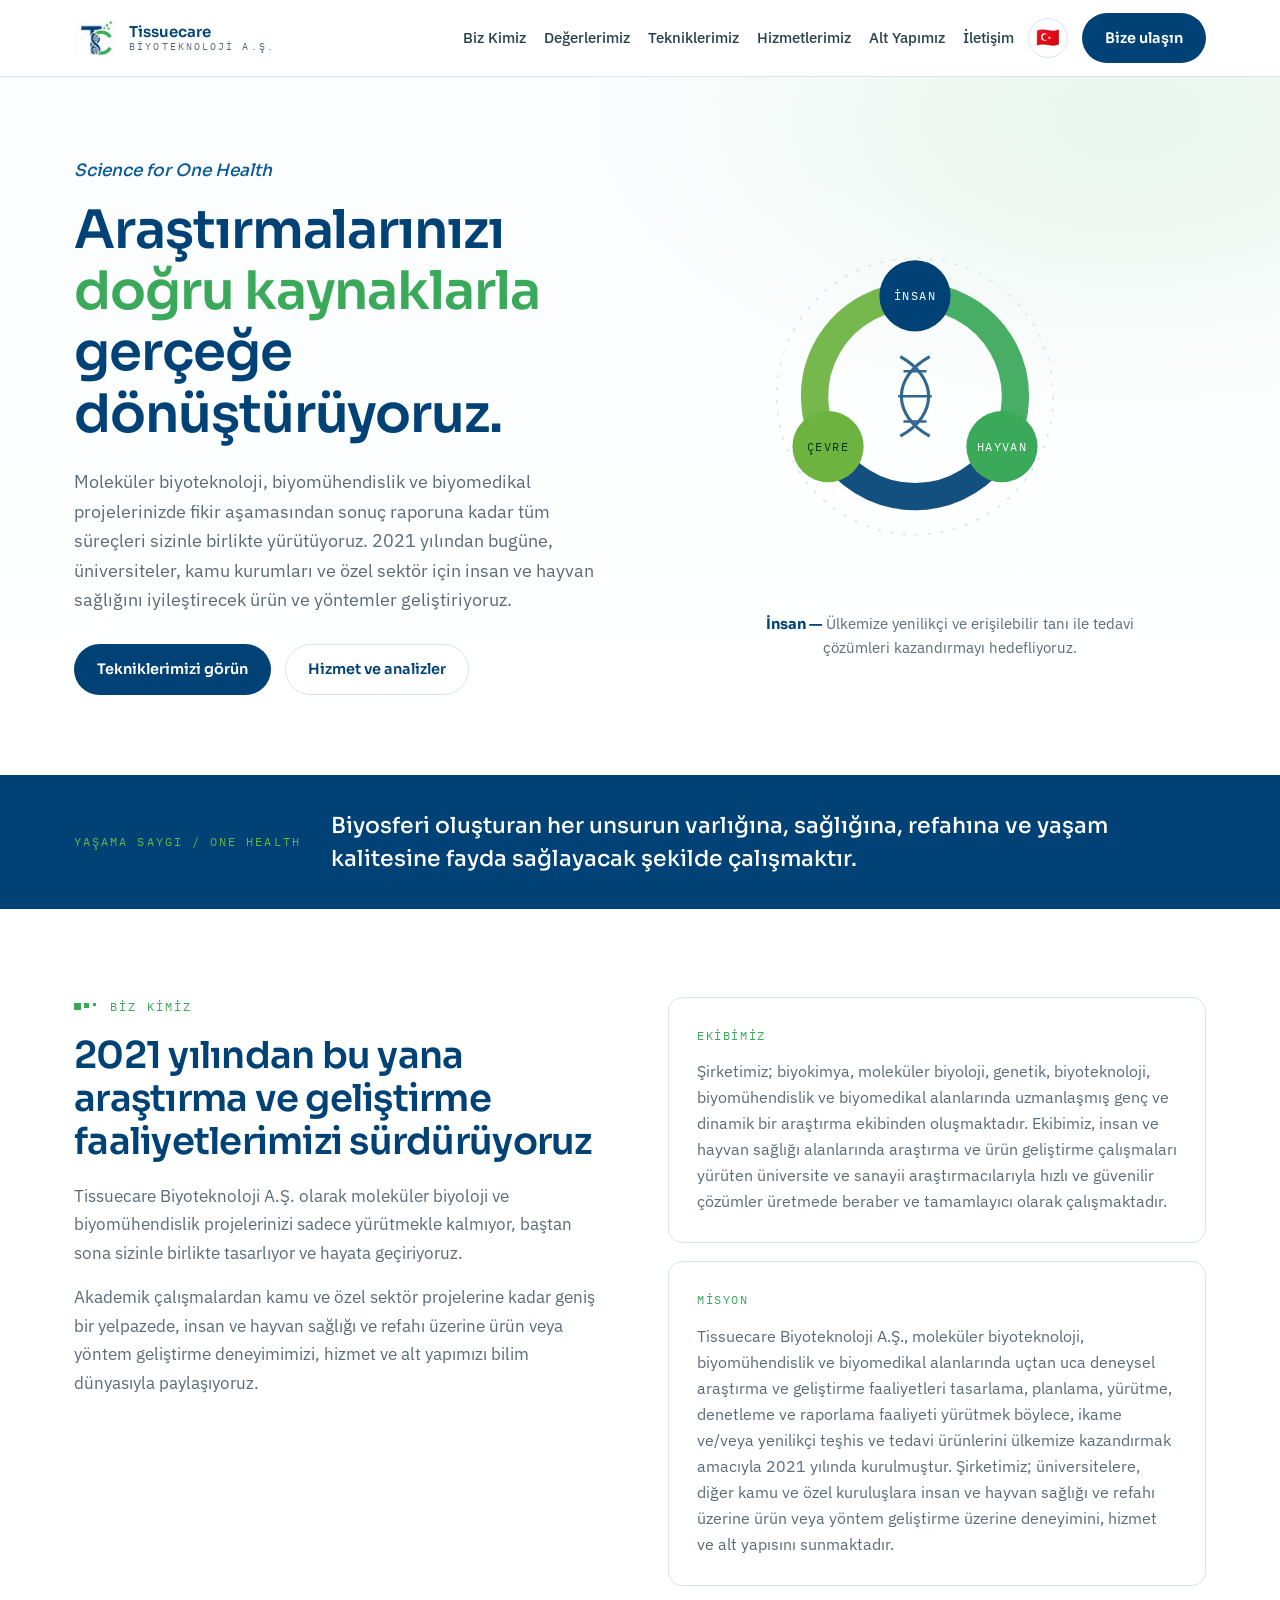
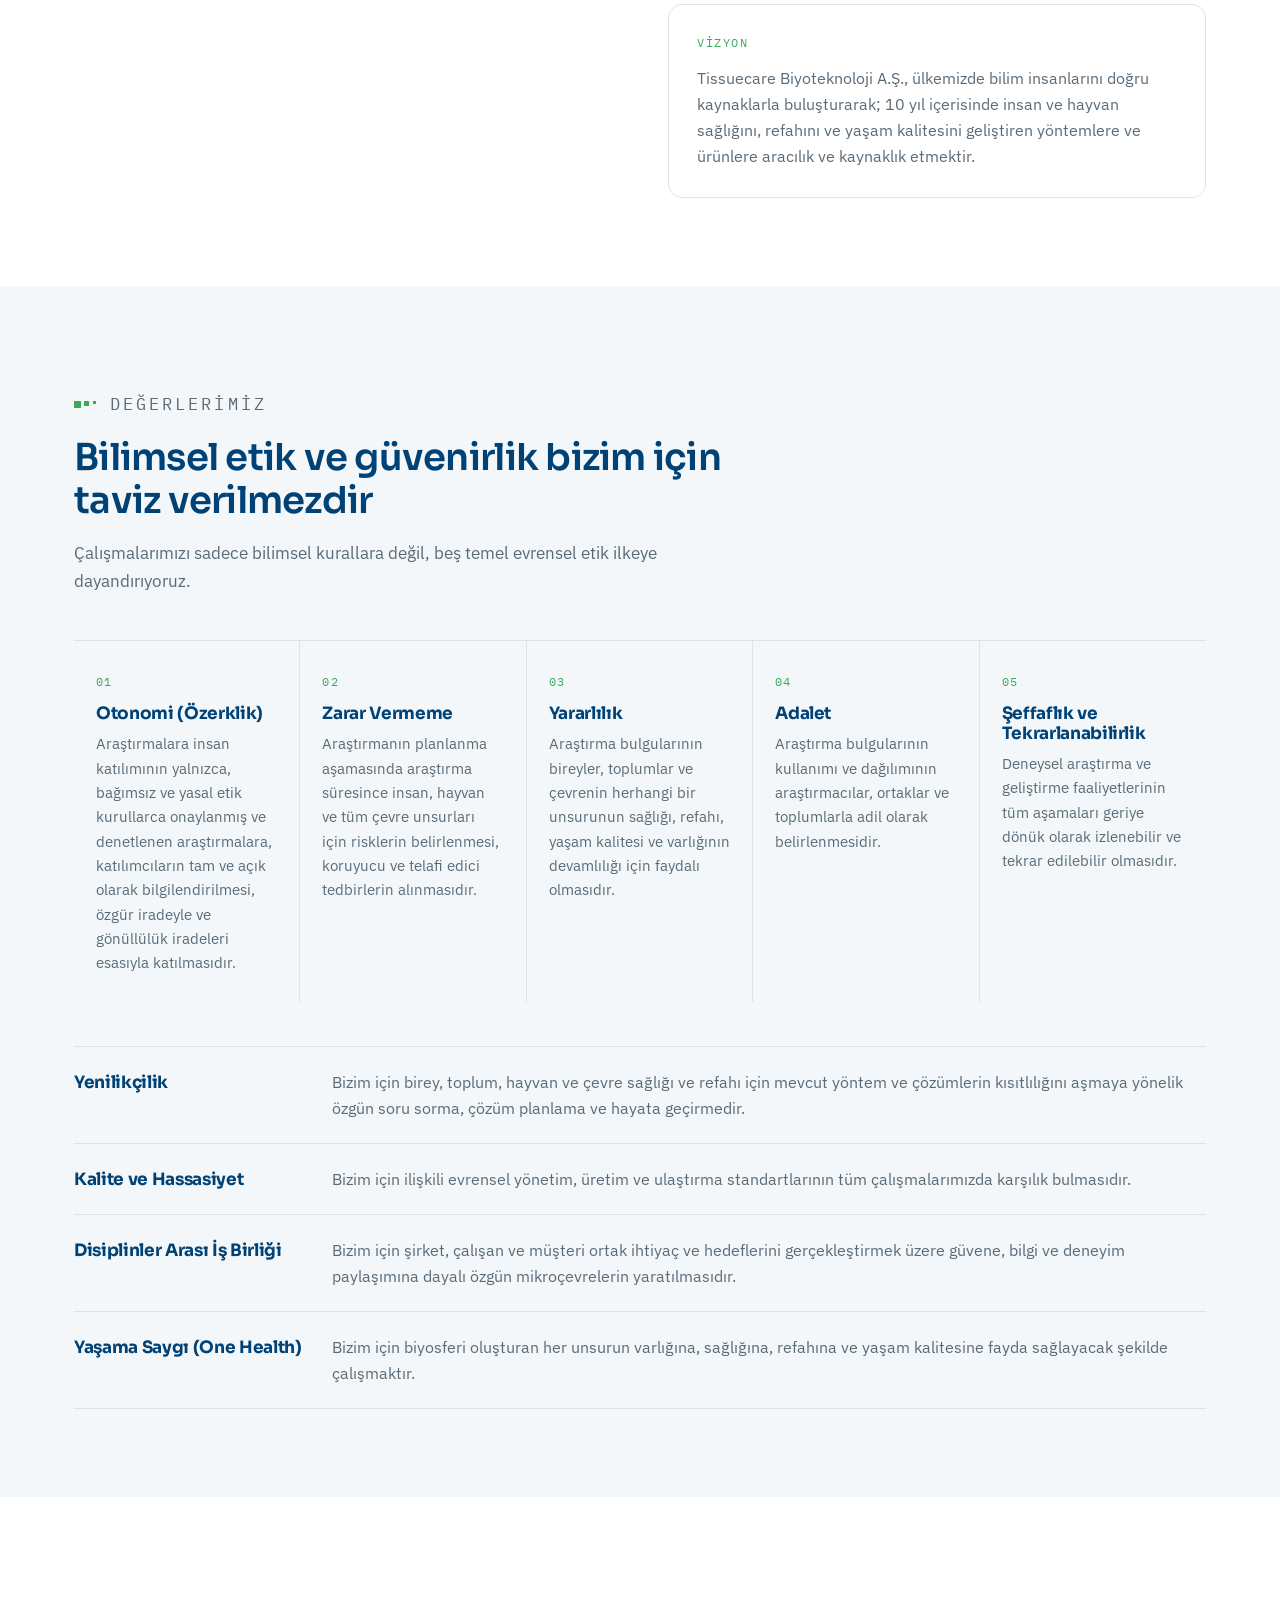
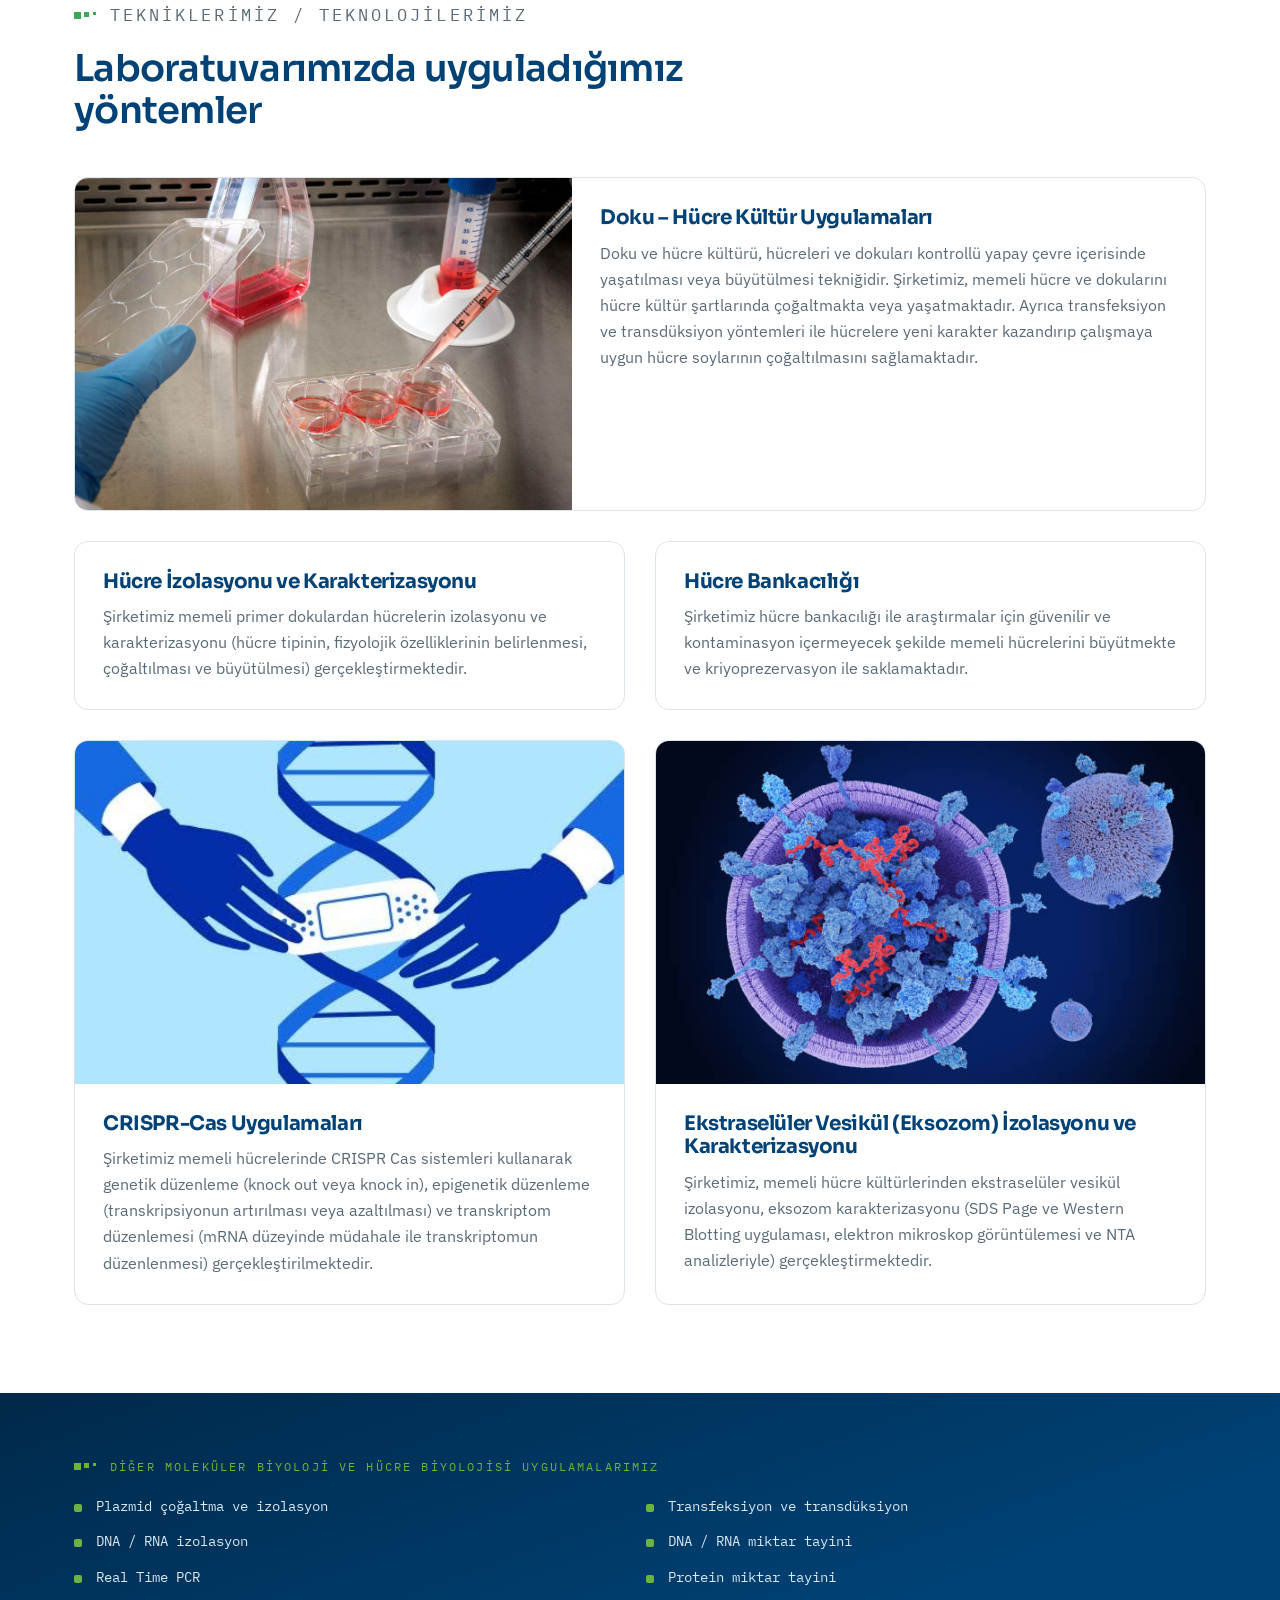
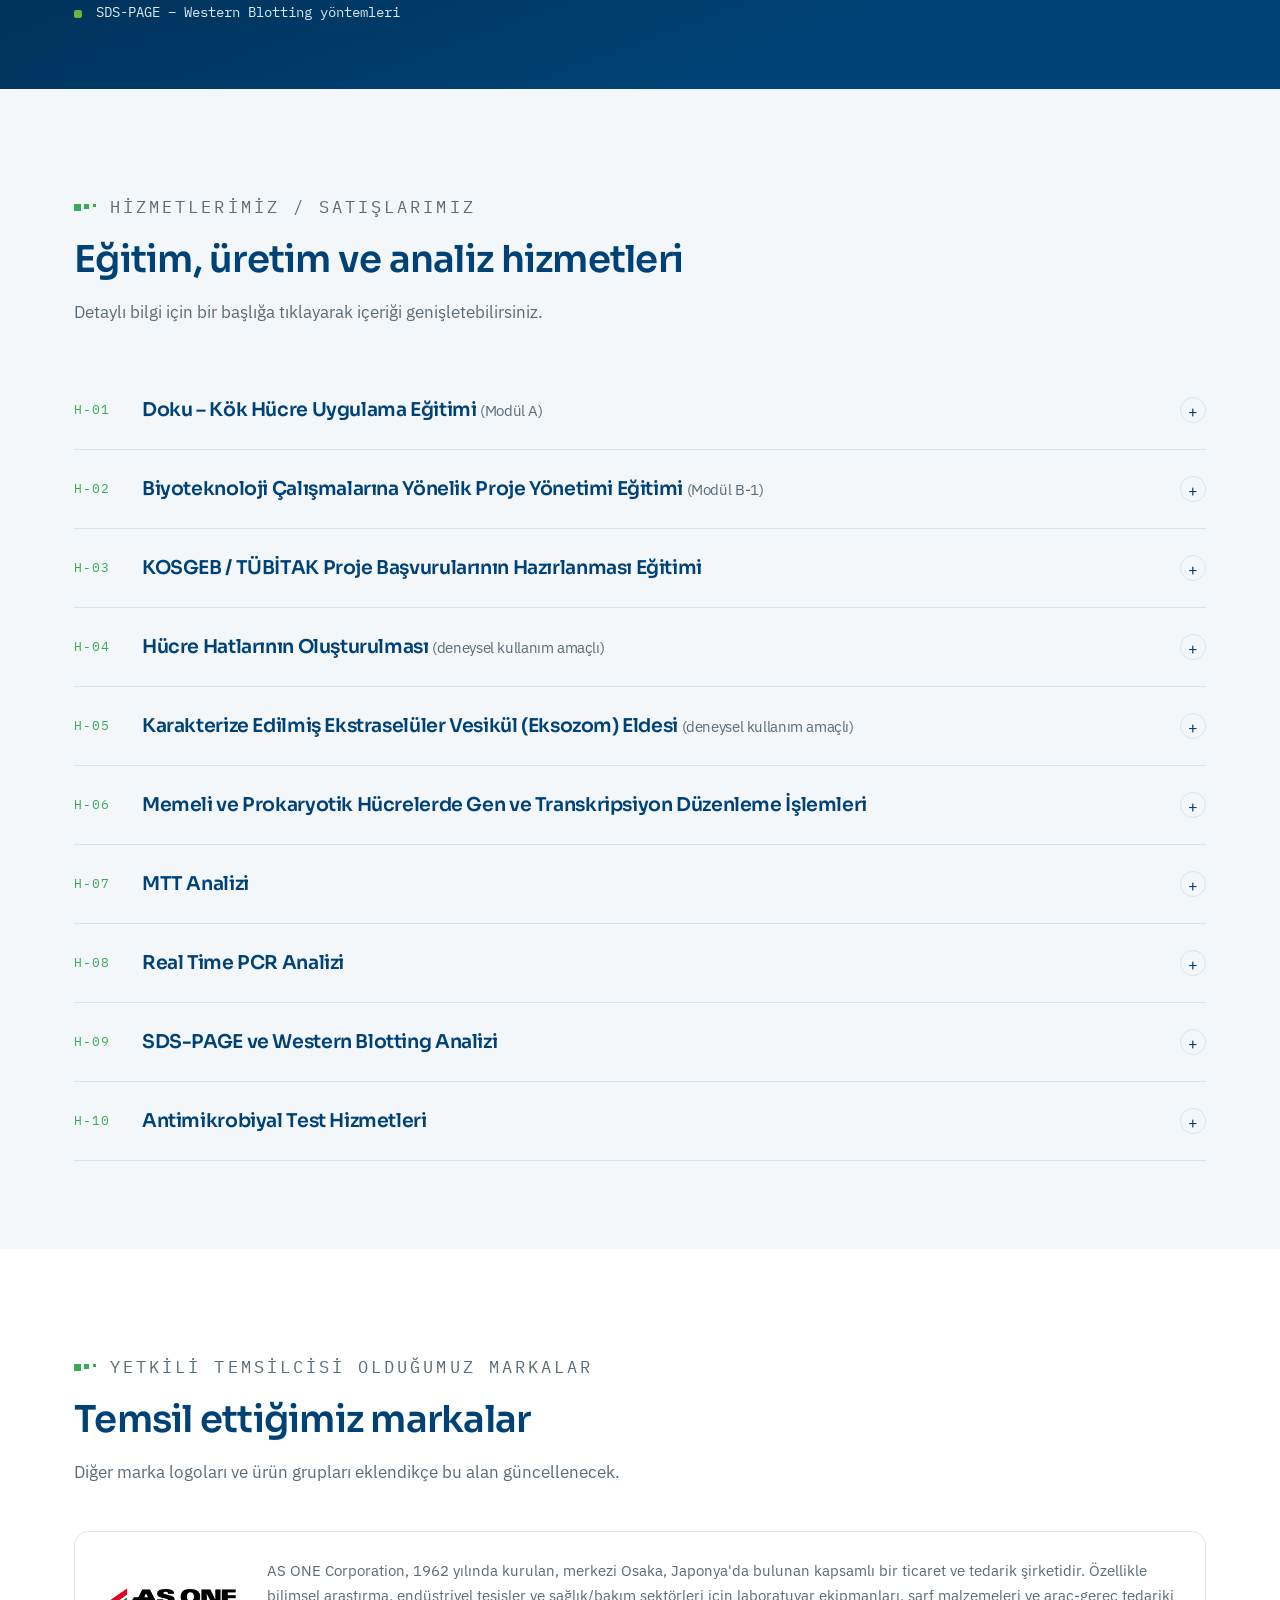
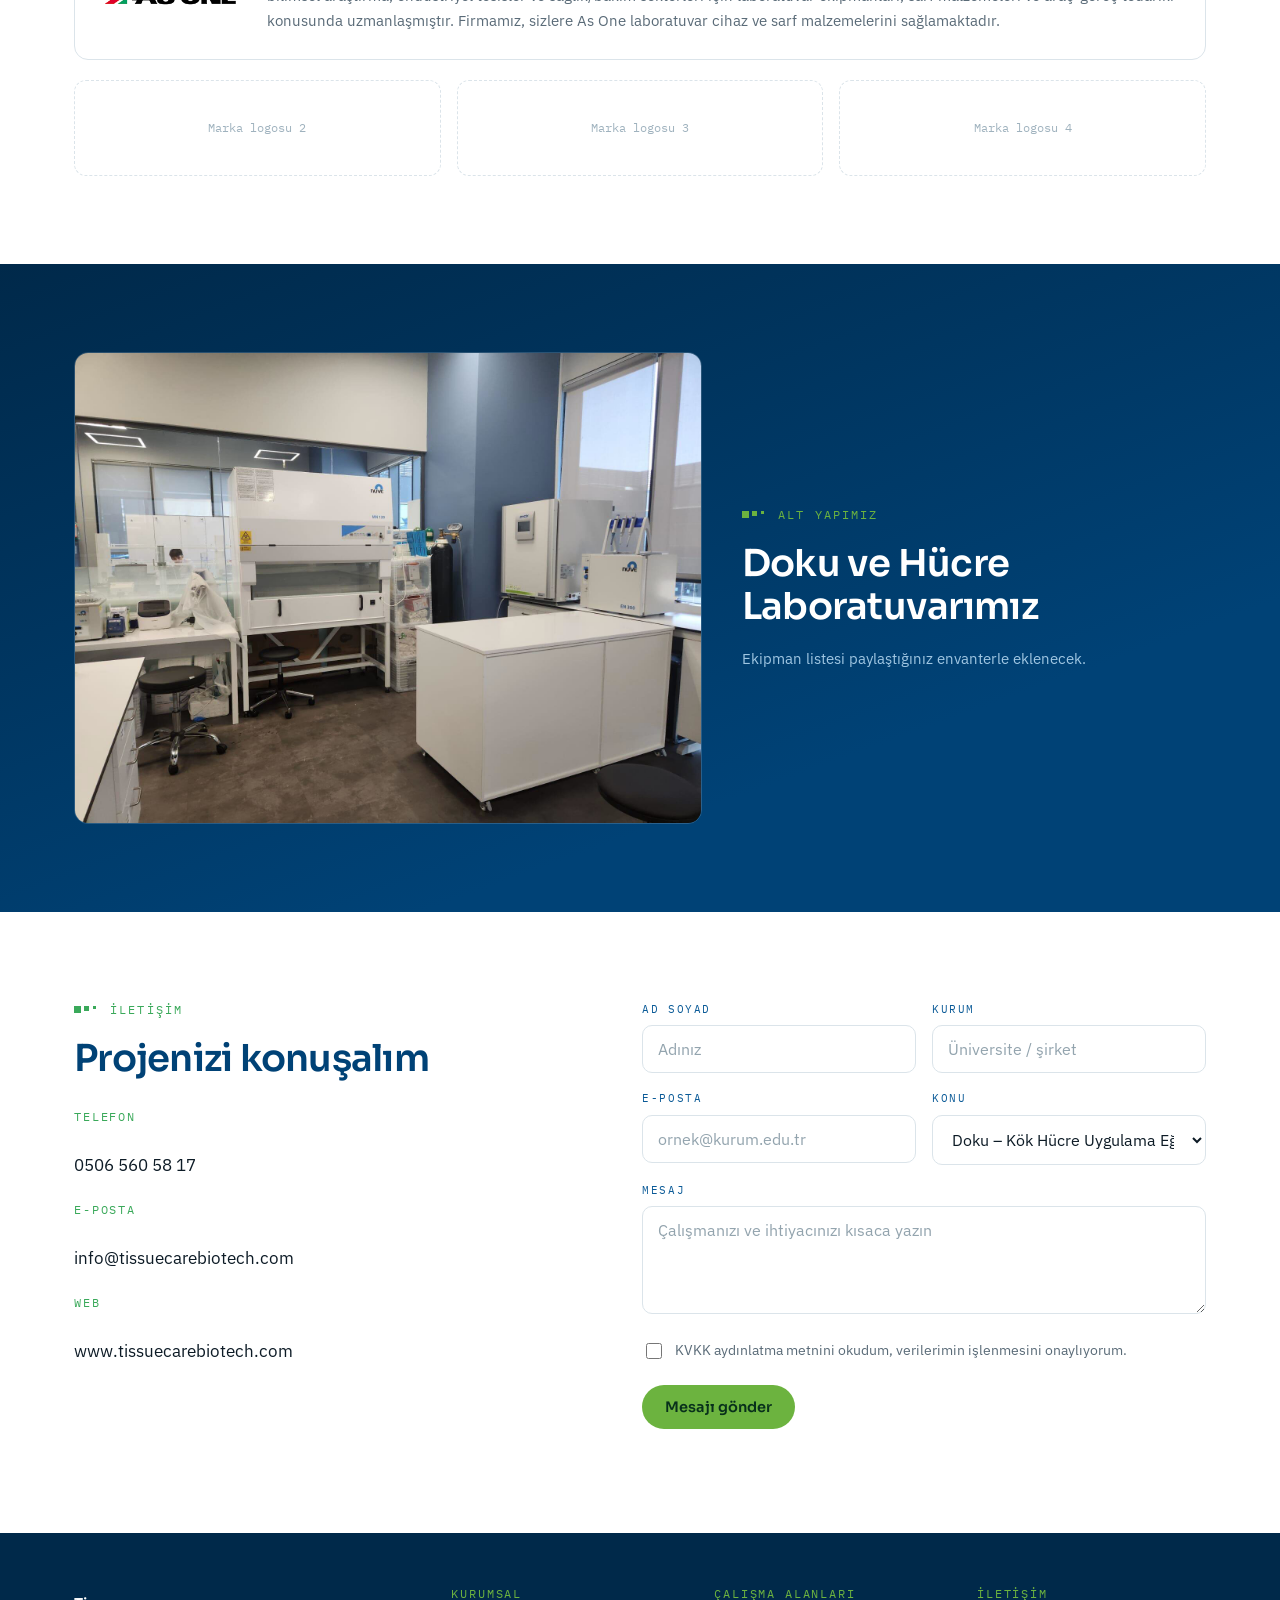
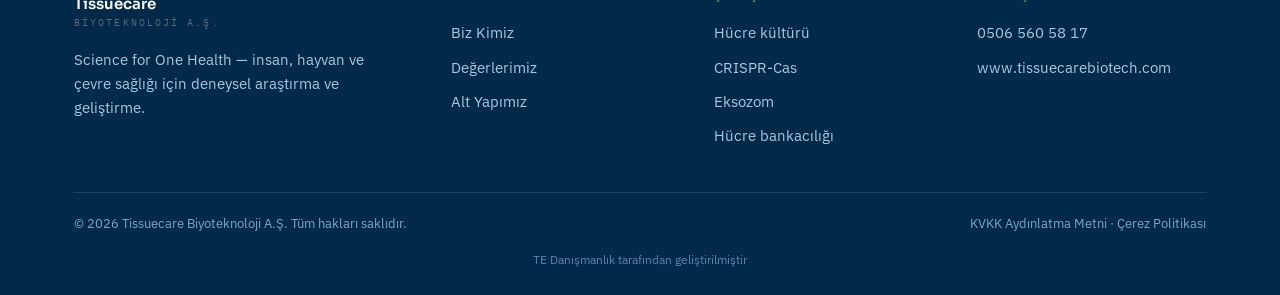
==== index.html @ ce935725 "Deduplicate Alt Yapı lab photo alt-yapi.jpg and altyapi-lab-2.jpg turned out to be the same photo re" ====
<!DOCTYPE html>
<html lang="tr">
<head>
<meta charset="utf-8">
<meta name="viewport" content="width=device-width, initial-scale=1">
<title>Tissuecare Biyoteknoloji A.Ş. — Science for One Health</title>
<meta name="description" content="Tissuecare Biyoteknoloji A.Ş. olarak moleküler biyoteknoloji, biyomühendislik ve biyomedikal alanlarında fikir aşamasından raporlamaya kadar uçtan uca araştırma ve geliştirme hizmeti veriyoruz. Hücre kültürü, hücre bankacılığı, CRISPR-Cas ve eksozom uygulamalarında yanınızdayız.">
<meta name="robots" content="index, follow">
<link rel="canonical" href="https://tissuecarebiotech.com/">

<link rel="icon" href="/assets/images/favicon.ico" sizes="any">
<link rel="icon" href="/assets/images/favicon-32.png" type="image/png">
<link rel="apple-touch-icon" href="/assets/images/apple-touch-icon.png">

<meta property="og:type" content="website">
<meta property="og:site_name" content="Tissuecare Biyoteknoloji A.Ş.">
<meta property="og:title" content="Tissuecare Biyoteknoloji A.Ş. — Science for One Health">
<meta property="og:description" content="Moleküler biyoteknoloji, biyomühendislik ve biyomedikal alanlarında uçtan uca araştırma ve geliştirme hizmeti. Hücre kültürü, hücre bankacılığı, CRISPR-Cas ve eksozom uygulamaları.">
<meta property="og:url" content="https://tissuecarebiotech.com/">
<meta property="og:image" content="https://tissuecarebiotech.com/assets/images/logo.png">
<meta property="og:locale" content="tr_TR">
<meta name="twitter:card" content="summary">
<meta name="twitter:title" content="Tissuecare Biyoteknoloji A.Ş. — Science for One Health">
<meta name="twitter:description" content="Moleküler biyoteknoloji, biyomühendislik ve biyomedikal alanlarında uçtan uca araştırma ve geliştirme hizmeti.">
<meta name="twitter:image" content="https://tissuecarebiotech.com/assets/images/logo.png">

<script type="application/ld+json">
{
  "@context": "https://schema.org",
  "@type": "Organization",
  "name": "Tissuecare Biyoteknoloji A.Ş.",
  "url": "https://tissuecarebiotech.com/",
  "logo": "https://tissuecarebiotech.com/assets/images/logo.png",
  "description": "Moleküler biyoteknoloji, biyomühendislik ve biyomedikal alanlarında uçtan uca araştırma ve geliştirme hizmeti.",
  "telephone": "+905065605817",
  "email": "info@tissuecarebiotech.com"
}
</script>

<link rel="preconnect" href="https://fonts.googleapis.com">
<link rel="preconnect" href="https://fonts.gstatic.com" crossorigin>
<link href="https://fonts.googleapis.com/css2?family=Sora:wght@400;500;600;700&family=IBM+Plex+Sans:ital,wght@0,400;0,500;0,600;1,400&family=IBM+Plex+Mono:wght@400;500&display=swap" rel="stylesheet">
<style>
:root{
  --navy:#004276; --navy-deep:#00294a; --navy-soft:#0a5a97;
  --green:#3aa95a; --lime:#6cb33f;
  --ink:#0d1b26; --slate:#5a6b78; --line:#dbe4ea; --paper:#f3f7f9; --white:#fff;
  --maxw:1180px; --r:14px;
}
*{box-sizing:border-box}
html{scroll-behavior:smooth;scroll-padding-top:84px}
body{margin:0;background:#fff;color:var(--ink);font-family:"IBM Plex Sans",system-ui,sans-serif;
  font-size:16.5px;line-height:1.68;-webkit-font-smoothing:antialiased}
h1,h2,h3,h4{font-family:"Sora",system-ui,sans-serif;line-height:1.16;letter-spacing:-.02em;margin:0}
p{margin:0}a{color:inherit;text-decoration:none}img{max-width:100%;display:block}
.wrap{max-width:var(--maxw);margin:0 auto;padding:0 24px}
:focus-visible{outline:3px solid var(--lime);outline-offset:3px;border-radius:4px}

/* eyebrow — logodaki dağılan kare motifi */
.eyebrow{display:flex;align-items:center;gap:10px;font-family:"IBM Plex Mono",monospace;font-size:12px;
  letter-spacing:.18em;text-transform:uppercase;color:var(--green);margin-bottom:18px}
.eyebrow::before{content:"";width:26px;height:7px;flex:none;
  background:linear-gradient(var(--green),var(--green)) 0 0/7px 7px no-repeat,
             linear-gradient(var(--green),var(--green)) 10px 0/5px 5px no-repeat,
             linear-gradient(var(--green),var(--green)) 19px 0/3px 3px no-repeat}
.on-dark .eyebrow{color:var(--lime)}
.on-dark .eyebrow::before{background-image:linear-gradient(var(--lime),var(--lime)),linear-gradient(var(--lime),var(--lime)),linear-gradient(var(--lime),var(--lime))}

/* header */
header{position:sticky;top:0;z-index:60;background:rgba(255,255,255,.93);backdrop-filter:blur(10px);border-bottom:1px solid var(--line)}
.nav{display:flex;align-items:center;gap:26px;height:76px}
.brand{display:flex;align-items:center;gap:12px;flex:none}
.brand img{height:38px;width:auto;object-fit:contain}
.brand span{font-family:"Sora";font-weight:600;font-size:15px;color:var(--navy);line-height:1.1}
.brand span small{display:block;font-family:"IBM Plex Mono";font-weight:400;font-size:9.5px;
  letter-spacing:.22em;color:var(--slate);text-transform:uppercase;margin-top:2px}
.nav-right{display:flex;align-items:center;gap:14px;margin-left:auto}
.menu{display:flex;gap:18px;font-size:14.5px;font-weight:500}
.menu a{padding:6px 0;position:relative;color:#28414f;white-space:nowrap}
.menu a::after{content:"";position:absolute;left:0;bottom:0;height:2px;width:0;background:var(--green);transition:width .25s}
.menu a:hover::after,.menu a:focus-visible::after{width:100%}
.btn{display:inline-flex;align-items:center;gap:9px;padding:12px 22px;border-radius:100px;
  font-family:"Sora";font-weight:600;font-size:14.5px;border:1.5px solid transparent;transition:.2s;cursor:pointer;white-space:nowrap}
.btn-primary{background:var(--navy);color:#fff}.btn-primary:hover{background:var(--navy-soft)}
.btn-ghost{border-color:var(--line);color:var(--navy);background:#fff}.btn-ghost:hover{border-color:var(--green);color:var(--green)}
.btn-lime{background:var(--lime);color:#08301b}.btn-lime:hover{background:var(--green);color:#fff}
.burger{display:none;background:none;border:0;padding:8px;cursor:pointer}
.burger span{display:block;width:22px;height:2px;background:var(--navy);margin:4px 0}
.lang-switch{position:relative;flex:none}
.lang-flag{border:1px solid var(--line);background:#fff;width:40px;height:40px;border-radius:100%;
  display:flex;align-items:center;justify-content:center;font-size:19px;cursor:pointer;line-height:1;padding:0;transition:.2s}
.lang-flag:hover{border-color:var(--green)}
.lang-dropdown{position:absolute;top:calc(100% + 8px);right:0;background:#fff;border:1px solid var(--line);
  border-radius:14px;box-shadow:0 14px 34px rgba(0,66,118,.14);padding:6px;display:none;flex-direction:column;
  gap:2px;min-width:150px;z-index:70}
.lang-dropdown.open{display:flex}
.lang-dropdown button{display:flex;align-items:center;gap:10px;border:0;background:none;padding:9px 10px;
  border-radius:9px;font-family:"IBM Plex Sans";font-size:14px;color:var(--ink);cursor:pointer;text-align:left;width:100%}
.lang-dropdown button .flag{font-size:19px;line-height:1}
.lang-dropdown button:hover{background:var(--paper)}
.lang-dropdown button.active{background:var(--paper);font-weight:600;color:var(--navy)}

/* hero */
.hero{overflow:hidden;background:radial-gradient(900px 500px at 88% 6%,#eaf6ef 0%,transparent 60%),linear-gradient(180deg,#fbfdfe,#fff)}
.hero .wrap{display:grid;grid-template-columns:1.05fr .95fr;gap:56px;align-items:center;padding-top:80px;padding-bottom:80px}
.hero h1{font-size:clamp(33px,4.3vw,53px);font-weight:600;color:var(--navy)}
.hero h1 em{font-style:normal;color:var(--green)}
.tagline{font-family:"Sora";font-style:italic;font-weight:500;color:var(--navy-soft);font-size:17px;margin-bottom:14px}
.hero p.lead{margin-top:22px;font-size:17.5px;color:var(--slate);max-width:540px}
.hero-cta{display:flex;gap:14px;margin-top:30px;flex-wrap:wrap}

/* One Health imzası */
.triad{width:100%;max-width:440px;margin-inline:auto}
.triad .ring{transform-origin:center;animation:spin 48s linear infinite}
@keyframes spin{to{transform:rotate(360deg)}}
.triad .node{cursor:pointer}.triad .node circle{transition:.3s}
.triad text{font-family:"IBM Plex Mono";font-size:11px;letter-spacing:.12em}
.triad-note{margin-top:14px;text-align:center;font-size:14.5px;color:var(--slate);min-height:46px;max-width:400px;margin-inline:auto}
.triad-note b{color:var(--navy);font-family:"Sora"}

/* değer bandı */
.band{background:var(--navy);color:#fff;padding:34px 0}
.band .wrap{display:grid;grid-template-columns:auto 1fr;gap:30px;align-items:center}
.band .k{font-family:"IBM Plex Mono";font-size:11.5px;letter-spacing:.18em;text-transform:uppercase;color:var(--lime);white-space:nowrap}
.band p{font-family:"Sora";font-weight:500;font-size:clamp(17px,2vw,22px);line-height:1.5}

section{padding:88px 0}
.sec-head{max-width:700px;margin-bottom:44px}
.sec-head h2{font-size:clamp(27px,3vw,37px);font-weight:600;color:var(--navy)}
.sec-head p{margin-top:16px;color:var(--slate);font-size:17px}
.alt{background:var(--paper)}
.dark{background:linear-gradient(160deg,var(--navy-deep),var(--navy) 72%);color:#fff}
.dark .sec-head h2{color:#fff}.dark .sec-head p{color:#b9d3e6}

/* biz kimiz */
.two{display:grid;grid-template-columns:1fr 1fr;gap:56px;align-items:start}
.mv{display:grid;gap:18px}
.mv .card h3{font-size:18px}
.card{background:#fff;border:1px solid var(--line);border-radius:var(--r);padding:28px;transition:.25s}
.card h3{font-size:19px;color:var(--navy);margin-bottom:10px}
.card p{color:var(--slate);font-size:15.5px}
.card .code{font-family:"IBM Plex Mono";font-size:11.5px;letter-spacing:.14em;color:var(--green);text-transform:uppercase;display:block;margin-bottom:13px}
.hoverable:hover{border-color:var(--green);transform:translateY(-4px);box-shadow:0 14px 34px rgba(0,66,118,.10)}
.grid{display:grid;gap:22px}
.g2{grid-template-columns:repeat(2,1fr)}
.g3{grid-template-columns:repeat(3,1fr)}

/* etik ilkeler — numaralı, çünkü tanımlı bir ilke seti */
.principles{display:grid;grid-template-columns:repeat(5,1fr);gap:0;border-top:1px solid var(--line)}
.principle{padding:26px 22px;border-right:1px solid var(--line)}
.principle:last-child{border-right:0}
.principle .n{font-family:"IBM Plex Mono";font-size:12px;color:var(--green);letter-spacing:.1em}
.principle h4{font-size:17px;color:var(--navy);margin:10px 0 8px}
.principle p{font-size:14.5px;color:var(--slate)}
.stance{display:grid;gap:0;margin-top:44px;border-top:1px solid var(--line)}
.stance div{display:grid;grid-template-columns:230px 1fr;gap:28px;padding:22px 0;border-bottom:1px solid var(--line);align-items:baseline}
.stance h4{font-size:17px;color:var(--navy)}
.stance p{color:var(--slate);font-size:15.5px}

/* teknikler */
.tech{display:grid;grid-template-columns:1fr 1fr;gap:30px}
.tech article{background:#fff;border:1px solid var(--line);border-radius:var(--r);overflow:hidden;display:flex;flex-direction:column}
.tech article.wide{grid-column:1/-1;flex-direction:row}
.tech article.wide .ph{width:44%;flex:none}
.tech .ph{background:#eef3f6;aspect-ratio:16/10;overflow:hidden}
.tech article.wide .ph{aspect-ratio:auto}
.tech .ph img{width:100%;height:100%;object-fit:cover;transition:transform .5s}
.tech article:hover .ph img{transform:scale(1.04)}
.tech .body{padding:28px}
.tech h3{font-size:20px;color:var(--navy);margin-bottom:10px}
.tech p{color:var(--slate);font-size:15.5px}
.methods{list-style:none;padding:0;margin:0;display:grid;grid-template-columns:repeat(2,1fr);gap:12px}
.methods li{font-family:"IBM Plex Mono";font-size:14px;color:#dbe9f3;padding-left:22px;position:relative}
.methods li::before{content:"";position:absolute;left:0;top:9px;width:8px;height:8px;background:var(--lime);border-radius:2px}

/* hizmetler */
.svc{border-top:1px solid var(--line)}
.svc article{display:grid;grid-template-columns:64px 1fr 150px;gap:24px;padding:26px 0;border-bottom:1px solid var(--line);align-items:baseline}
.svc .n{font-family:"IBM Plex Mono";font-size:13px;color:var(--green);letter-spacing:.08em}
.svc h3{font-size:19px;color:var(--navy);margin-bottom:7px}
.svc p{color:var(--slate);font-size:15.5px}
.svc .cta{text-align:right;font-family:"Sora";font-weight:600;font-size:14px;color:var(--navy);white-space:nowrap}
.svc .cta::after{content:" →"}

/* hizmetler — genişletilebilir hizmet detayları */
.svc-detail{border-bottom:1px solid var(--line)}
.svc-detail summary{display:flex;gap:20px;align-items:center;padding:26px 0;cursor:pointer;list-style:none}
.svc-detail summary::-webkit-details-marker{display:none}
.svc-detail summary .n{font-family:"IBM Plex Mono";font-size:13px;color:var(--green);letter-spacing:.08em;flex:none;width:48px}
.svc-detail summary h3{font-size:19px;color:var(--navy);flex:1;font-weight:600}
.svc-detail summary h3 .suf{font-weight:400;font-size:15px;color:var(--slate);font-family:"IBM Plex Sans"}
.svc-detail summary .chev{flex:none;width:26px;height:26px;border-radius:100%;border:1px solid var(--line);
  display:grid;place-items:center;color:var(--navy);font-size:16px;transition:.25s}
.svc-detail[open] summary .chev{transform:rotate(45deg);border-color:var(--green);color:var(--green)}
.svc-body{padding:0 0 36px 68px;display:grid;gap:20px}
.svc-body h4{font-family:"IBM Plex Mono";font-size:12px;letter-spacing:.12em;text-transform:uppercase;color:var(--green);margin-bottom:8px}
.svc-body p{color:var(--slate);font-size:15.5px}
.svc-body ul{margin:0;padding-left:20px;color:var(--slate);font-size:15px;display:grid;gap:7px}
.svc-body li>b{color:var(--ink)}
.svc-body .cols{display:grid;grid-template-columns:1fr 1fr;gap:26px}
.svc-body .ph{border-radius:var(--r);overflow:hidden;border:1px solid var(--line)}
.svc-body .ph img{width:100%;display:block}
.svc-meta{display:grid;grid-template-columns:repeat(auto-fit,minmax(170px,1fr));gap:18px;padding:18px 20px;background:var(--paper);border-radius:12px}
.svc-meta div dt{font-family:"IBM Plex Mono";font-size:11px;letter-spacing:.1em;text-transform:uppercase;color:var(--green)}
.svc-meta div dd{margin:5px 0 0;color:var(--ink);font-size:14.5px}
.svc-table-wrap{overflow-x:auto}
.svc-table{width:100%;border-collapse:collapse;font-size:14.5px;min-width:440px}
.svc-table th,.svc-table td{border:1px solid var(--line);padding:10px 14px;text-align:left}
.svc-table th{background:var(--paper);color:var(--navy);font-family:"Sora";font-weight:600;font-size:13px}
.svc-note{font-size:14px;color:var(--navy-soft)}
.svc-note a{text-decoration:underline}

/* markalar / alt yapı */
.slots{display:grid;grid-template-columns:repeat(auto-fit,minmax(160px,1fr));gap:16px}
.slot{border:1px dashed var(--line);border-radius:12px;background:#fff;height:96px;display:grid;place-items:center;
  font-family:"IBM Plex Mono";font-size:12px;color:#9fb2be;text-align:center;padding:10px}
.brand-card{display:flex;align-items:center;gap:28px;border:1px solid var(--line);border-radius:var(--r);padding:26px 28px;margin-bottom:20px;background:#fff}
.brand-card img{height:34px;width:auto;flex:none}
.brand-card p{color:var(--slate);font-size:15px}
.lab{display:grid;grid-template-columns:1.15fr .85fr;gap:40px;align-items:center}
.lab img{border-radius:var(--r);border:1px solid rgba(255,255,255,.16)}
.lab ul{list-style:none;padding:0;margin:22px 0 0;display:grid;gap:12px}
.lab li{padding-left:24px;position:relative;color:#c5dced;font-size:15.5px}
.lab li::before{content:"";position:absolute;left:0;top:9px;width:9px;height:9px;background:var(--lime);border-radius:2px}

/* iletişim */
.contact{display:grid;grid-template-columns:1fr 1.1fr;gap:56px}
.info dl{margin:0;display:grid;gap:20px}
.info dt{font-family:"IBM Plex Mono";font-size:11.5px;letter-spacing:.16em;text-transform:uppercase;color:var(--green)}
.info dd{margin:6px 0 0;color:var(--ink);font-size:16.5px}
.info dd a:hover{color:var(--green)}
form{display:grid;gap:16px}
.row{display:grid;grid-template-columns:1fr 1fr;gap:16px}
label{display:block;font-family:"IBM Plex Mono";font-size:11px;letter-spacing:.14em;text-transform:uppercase;color:var(--navy-soft);margin-bottom:7px}
input,textarea,select{width:100%;padding:13px 15px;border-radius:10px;border:1px solid var(--line);
  background:#fff;color:var(--ink);font-family:inherit;font-size:15.5px}
input::placeholder,textarea::placeholder{color:#93a4ae}
input:focus,textarea:focus,select:focus{border-color:var(--green);outline:none}
select option{color:var(--ink)}
.consent{display:flex;gap:10px;align-items:flex-start;font-size:13.5px;color:var(--slate);text-transform:none;letter-spacing:normal;font-family:"IBM Plex Sans",system-ui,sans-serif}
.consent input{width:16px;height:16px;flex:none;margin-top:4px}

footer{background:var(--navy-deep);color:#a9c8dd;padding:54px 0 24px;font-size:14.5px}
.f-grid{display:grid;grid-template-columns:1.5fr 1fr 1fr 1fr;gap:34px}
.f-grid h4{font-family:"IBM Plex Mono";font-size:11.5px;letter-spacing:.16em;text-transform:uppercase;color:var(--lime);margin-bottom:16px;font-weight:400}
.f-grid a{display:block;padding:5px 0;color:#a9c8dd}.f-grid a:hover{color:#fff}
footer .brand span{color:#fff}
.f-bot{margin-top:38px;padding-top:20px;border-top:1px solid rgba(255,255,255,.12);display:flex;justify-content:space-between;gap:16px;flex-wrap:wrap;font-size:13px;color:#7ea6c4}

.rv{opacity:0;transform:translateY(18px);transition:opacity .6s ease,transform .6s ease}
.rv.in{opacity:1;transform:none}

@media (max-width:1080px){
  .menu{display:none}.burger{display:block}
  .menu.open{display:flex;position:absolute;top:76px;left:0;right:0;background:#fff;flex-direction:column;gap:0;padding:12px 24px 20px;border-bottom:1px solid var(--line)}
  .menu.open a{padding:12px 0;border-bottom:1px solid var(--line)}
  .nav .btn{display:none}
  .hero .wrap,.two,.contact,.lab,.tech{grid-template-columns:1fr;gap:38px}
  .tech article.wide{flex-direction:column}.tech article.wide .ph{width:100%;aspect-ratio:16/9}
  .principles{grid-template-columns:1fr 1fr}
  .principle{border-right:0;border-bottom:1px solid var(--line)}
  .band .wrap{grid-template-columns:1fr;gap:12px}
  .slots{grid-template-columns:1fr 1fr}
  .svc-body{padding-left:0}
  .svc-body .cols{grid-template-columns:1fr}
}
@media (max-width:620px){
  section{padding:62px 0}
  .g2,.g3,.row,.f-grid,.methods,.principles{grid-template-columns:1fr}
  .stance div,.svc article{grid-template-columns:1fr;gap:8px}
  .svc .cta{text-align:left}
  .svc-detail summary{gap:12px}
  .svc-detail summary h3{font-size:16.5px}
  .brand-card{flex-direction:column;align-items:flex-start;gap:16px}
}
@media (prefers-reduced-motion:reduce){*{animation:none!important;transition:none!important}.rv{opacity:1;transform:none}html{scroll-behavior:auto}}
</style>
</head>
<body>

<header>
  <div class="wrap nav">
    <a class="brand" href="#top">
      <img src="assets/images/logo.png" alt="Tissuecare Biyoteknoloji A.Ş. logosu" onerror="this.style.display='none'">
      <span>Tissuecare<small>Biyoteknoloji A.Ş.</small></span>
    </a>
    <div class="nav-right">
      <nav class="menu" id="menu">
        <a href="#kimiz" data-i18n="nav.kimiz">Biz Kimiz</a>
        <a href="#degerler" data-i18n="nav.degerler">Değerlerimiz</a>
        <a href="#teknikler" data-i18n="nav.teknikler">Tekniklerimiz</a>
        <a href="#hizmetler" data-i18n="nav.hizmetler">Hizmetlerimiz</a>
        <a href="#altyapi" data-i18n="nav.altyapi">Alt Yapımız</a>
        <a href="#iletisim" data-i18n="nav.iletisim">İletişim</a>
      </nav>
      <div class="lang-switch" id="langSwitch">
        <button type="button" class="lang-flag" id="langFlag" aria-haspopup="true" aria-expanded="false" aria-label="Dil seçin">🇹🇷</button>
        <div class="lang-dropdown" id="langDropdown">
          <button type="button" data-lang="tr" class="active"><span class="flag">🇹🇷</span> Türkçe</button>
          <button type="button" data-lang="en"><span class="flag">🇬🇧</span> English</button>
          <button type="button" data-lang="ja"><span class="flag">🇯🇵</span> 日本語</button>
        </div>
      </div>
      <a class="btn btn-primary" href="#iletisim" data-i18n="nav.cta">Bize ulaşın</a>
      <button class="burger" aria-label="Menüyü aç" aria-expanded="false" data-i18n-aria="nav.burgerAria"><span></span><span></span><span></span></button>
    </div>
  </div>
</header>

<main id="top">

<section class="hero" style="padding:0">
  <div class="wrap">
    <div>
      <p class="tagline" data-i18n="hero.tagline">Science for One Health</p>
      <h1 id="heroH1">Araştırmalarınızı <em>doğru kaynaklarla</em> gerçeğe dönüştürüyoruz.</h1>
      <p class="lead" data-i18n="hero.lead">Moleküler biyoteknoloji, biyomühendislik ve biyomedikal projelerinizde fikir aşamasından sonuç raporuna kadar tüm süreçleri sizinle birlikte yürütüyoruz. 2021 yılından bugüne, üniversiteler, kamu kurumları ve özel sektör için insan ve hayvan sağlığını iyileştirecek ürün ve yöntemler geliştiriyoruz.</p>
      <div class="hero-cta">
        <a class="btn btn-primary" href="#teknikler" data-i18n="hero.cta1">Tekniklerimizi görün</a>
        <a class="btn btn-ghost" href="#hizmetler" data-i18n="hero.cta2">Hizmet ve analizler</a>
      </div>
    </div>
    <div>
      <svg class="triad" viewBox="0 0 420 380" role="img" aria-label="One Health: insan, hayvan ve çevre sağlığı" data-i18n-aria="triad.aria">
        <g class="ring"><circle cx="210" cy="196" r="132" fill="none" stroke="#dbe4ea" stroke-width="1.5" stroke-dasharray="3 9"/></g>
        <circle cx="210" cy="196" r="96" fill="none" stroke="#eef3f6" stroke-width="26"/>
        <path d="M210 100 A96 96 0 0 1 293 244" fill="none" stroke="#3aa95a" stroke-width="26" stroke-linecap="round" opacity=".92"/>
        <path d="M293 244 A96 96 0 0 1 127 244" fill="none" stroke="#004276" stroke-width="26" stroke-linecap="round" opacity=".92"/>
        <path d="M127 244 A96 96 0 0 1 210 100" fill="none" stroke="#6cb33f" stroke-width="26" stroke-linecap="round" opacity=".92"/>
        <g stroke="#004276" stroke-width="3" fill="none" opacity=".8">
          <path d="M196 158 C 232 178, 232 214, 196 234"/><path d="M224 158 C 188 178, 188 214, 224 234"/>
          <path d="M199 172h22M194 196h32M199 220h22" stroke-width="2.4"/>
        </g>
        <g class="node on" data-t="insan" tabindex="0" role="button" aria-label="İnsan"><circle cx="210" cy="100" r="34" fill="#004276"/><text x="210" y="104" text-anchor="middle" fill="#fff" data-i18n="triad.human">İNSAN</text></g>
        <g class="node" data-t="hayvan" tabindex="0" role="button" aria-label="Hayvan"><circle cx="293" cy="244" r="34" fill="#3aa95a"/><text x="293" y="248" text-anchor="middle" fill="#fff" data-i18n="triad.animal">HAYVAN</text></g>
        <g class="node" data-t="cevre" tabindex="0" role="button" aria-label="Çevre"><circle cx="127" cy="244" r="34" fill="#6cb33f"/><text x="127" y="248" text-anchor="middle" fill="#093a15" data-i18n="triad.environment">ÇEVRE</text></g>
      </svg>
      <p class="triad-note" id="triadNote"><b>İnsan —</b> Ülkemize yenilikçi ve erişilebilir tanı ile tedavi çözümleri kazandırmayı hedefliyoruz.</p>
    </div>
  </div>
</section>

<div class="band">
  <div class="wrap">
    <span class="k" data-i18n="band.k">Yaşama saygı / One Health</span>
    <p data-i18n="band.p">Biyosferi oluşturan her unsurun varlığına, sağlığına, refahına ve yaşam kalitesine fayda sağlayacak şekilde çalışmaktır.</p>
  </div>
</div>

<!-- BİZ KİMİZ -->
<section id="kimiz">
  <div class="wrap two">
    <div class="rv">
      <p class="eyebrow" data-i18n="kimiz.eyebrow">Biz Kimiz</p>
      <h2 style="font-size:clamp(27px,3vw,37px);font-weight:600;color:var(--navy)" data-i18n="kimiz.h2">2021 yılından bu yana araştırma ve geliştirme faaliyetlerimizi sürdürüyoruz</h2>
      <p style="margin-top:18px;color:var(--slate);font-size:17px" data-i18n="kimiz.p1">Tissuecare Biyoteknoloji A.Ş. olarak moleküler biyoloji ve biyomühendislik projelerinizi sadece yürütmekle kalmıyor, baştan sona sizinle birlikte tasarlıyor ve hayata geçiriyoruz.</p>
      <p style="margin-top:16px;color:var(--slate);font-size:17px" data-i18n="kimiz.p2">Akademik çalışmalardan kamu ve özel sektör projelerine kadar geniş bir yelpazede, insan ve hayvan sağlığı ve refahı üzerine ürün veya yöntem geliştirme deneyimimizi, hizmet ve alt yapımızı bilim dünyasıyla paylaşıyoruz.</p>
    </div>
    <div class="mv rv">
      <div class="card"><span class="code" data-i18n="kimiz.ekip.label">Ekibimiz</span><p data-i18n="kimiz.ekip.text">Şirketimiz; biyokimya, moleküler biyoloji, genetik, biyoteknoloji, biyomühendislik ve biyomedikal alanlarında uzmanlaşmış genç ve dinamik bir araştırma ekibinden oluşmaktadır. Ekibimiz, insan ve hayvan sağlığı alanlarında araştırma ve ürün geliştirme çalışmaları yürüten üniversite ve sanayii araştırmacılarıyla hızlı ve güvenilir çözümler üretmede beraber ve tamamlayıcı olarak çalışmaktadır.</p></div>
      <div class="card"><span class="code" data-i18n="kimiz.misyon.label">Misyon</span><p data-i18n="kimiz.misyon.text">Tissuecare Biyoteknoloji A.Ş., moleküler biyoteknoloji, biyomühendislik ve biyomedikal alanlarında uçtan uca deneysel araştırma ve geliştirme faaliyetleri tasarlama, planlama, yürütme, denetleme ve raporlama faaliyeti yürütmek böylece, ikame ve/veya yenilikçi teşhis ve tedavi ürünlerini ülkemize kazandırmak amacıyla 2021 yılında kurulmuştur. Şirketimiz; üniversitelere, diğer kamu ve özel kuruluşlara insan ve hayvan sağlığı ve refahı üzerine ürün veya yöntem geliştirme üzerine deneyimini, hizmet ve alt yapısını sunmaktadır.</p></div>
      <div class="card"><span class="code" data-i18n="kimiz.vizyon.label">Vizyon</span><p data-i18n="kimiz.vizyon.text">Tissuecare Biyoteknoloji A.Ş., ülkemizde bilim insanlarını doğru kaynaklarla buluşturarak; 10 yıl içerisinde insan ve hayvan sağlığını, refahını ve yaşam kalitesini geliştiren yöntemlere ve ürünlere aracılık ve kaynaklık etmektir.</p></div>
    </div>
  </div>
</section>

<!-- DEĞERLER -->
<section id="degerler" class="alt">
  <div class="wrap">
    <div class="sec-head rv">
      <p class="eyebrow" data-i18n="degerler.eyebrow">Değerlerimiz</p>
      <h2 data-i18n="degerler.h2">Bilimsel etik ve güvenirlik bizim için taviz verilmezdir</h2>
      <p data-i18n="degerler.p">Çalışmalarımızı sadece bilimsel kurallara değil, beş temel evrensel etik ilkeye dayandırıyoruz.</p>
    </div>
    <div class="principles rv">
      <div class="principle"><span class="n">01</span><h4 data-i18n="principle1.h4">Otonomi (Özerklik)</h4><p data-i18n="principle1.p">Araştırmalara insan katılımının yalnızca, bağımsız ve yasal etik kurullarca onaylanmış ve denetlenen araştırmalara, katılımcıların tam ve açık olarak bilgilendirilmesi, özgür iradeyle ve gönüllülük iradeleri esasıyla katılmasıdır.</p></div>
      <div class="principle"><span class="n">02</span><h4 data-i18n="principle2.h4">Zarar Vermeme</h4><p data-i18n="principle2.p">Araştırmanın planlanma aşamasında araştırma süresince insan, hayvan ve tüm çevre unsurları için risklerin belirlenmesi, koruyucu ve telafi edici tedbirlerin alınmasıdır.</p></div>
      <div class="principle"><span class="n">03</span><h4 data-i18n="principle3.h4">Yararlılık</h4><p data-i18n="principle3.p">Araştırma bulgularının bireyler, toplumlar ve çevrenin herhangi bir unsurunun sağlığı, refahı, yaşam kalitesi ve varlığının devamlılığı için faydalı olmasıdır.</p></div>
      <div class="principle"><span class="n">04</span><h4 data-i18n="principle4.h4">Adalet</h4><p data-i18n="principle4.p">Araştırma bulgularının kullanımı ve dağılımının araştırmacılar, ortaklar ve toplumlarla adil olarak belirlenmesidir.</p></div>
      <div class="principle"><span class="n">05</span><h4 data-i18n="principle5.h4">Şeffaflık ve Tekrarlanabilirlik</h4><p data-i18n="principle5.p">Deneysel araştırma ve geliştirme faaliyetlerinin tüm aşamaları geriye dönük olarak izlenebilir ve tekrar edilebilir olmasıdır.</p></div>
    </div>
    <div class="stance rv">
      <div><h4 data-i18n="stance1.h4">Yenilikçilik</h4><p data-i18n="stance1.p">Bizim için birey, toplum, hayvan ve çevre sağlığı ve refahı için mevcut yöntem ve çözümlerin kısıtlılığını aşmaya yönelik özgün soru sorma, çözüm planlama ve hayata geçirmedir.</p></div>
      <div><h4 data-i18n="stance2.h4">Kalite ve Hassasiyet</h4><p data-i18n="stance2.p">Bizim için ilişkili evrensel yönetim, üretim ve ulaştırma standartlarının tüm çalışmalarımızda karşılık bulmasıdır.</p></div>
      <div><h4 data-i18n="stance3.h4">Disiplinler Arası İş Birliği</h4><p data-i18n="stance3.p">Bizim için şirket, çalışan ve müşteri ortak ihtiyaç ve hedeflerini gerçekleştirmek üzere güvene, bilgi ve deneyim paylaşımına dayalı özgün mikroçevrelerin yaratılmasıdır.</p></div>
      <div><h4 data-i18n="stance4.h4">Yaşama Saygı (One Health)</h4><p data-i18n="stance4.p">Bizim için biyosferi oluşturan her unsurun varlığına, sağlığına, refahına ve yaşam kalitesine fayda sağlayacak şekilde çalışmaktır.</p></div>
    </div>
  </div>
</section>

<!-- TEKNİKLER -->
<section id="teknikler">
  <div class="wrap">
    <div class="sec-head rv">
      <p class="eyebrow" data-i18n="teknikler.eyebrow">Tekniklerimiz / Teknolojilerimiz</p>
      <h2 data-i18n="teknikler.h2">Laboratuvarımızda uyguladığımız yöntemler</h2>
    </div>
    <div class="tech">
      <article class="wide rv">
        <div class="ph"><img src="assets/images/doku-hucre-kultur.jpg" alt="Hücre kültürü uygulaması"></div>
        <div class="body">
          <h3 data-i18n="tech1.h3">Doku – Hücre Kültür Uygulamaları</h3>
          <p data-i18n="tech1.p">Doku ve hücre kültürü, hücreleri ve dokuları kontrollü yapay çevre içerisinde yaşatılması veya büyütülmesi tekniğidir. Şirketimiz, memeli hücre ve dokularını hücre kültür şartlarında çoğaltmakta veya yaşatmaktadır. Ayrıca transfeksiyon ve transdüksiyon yöntemleri ile hücrelere yeni karakter kazandırıp çalışmaya uygun hücre soylarının çoğaltılmasını sağlamaktadır.</p>
        </div>
      </article>
      <article class="rv">
        <div class="body">
          <h3 data-i18n="tech2.h3">Hücre İzolasyonu ve Karakterizasyonu</h3>
          <p data-i18n="tech2.p">Şirketimiz memeli primer dokulardan hücrelerin izolasyonu ve karakterizasyonu (hücre tipinin, fizyolojik özelliklerinin belirlenmesi, çoğaltılması ve büyütülmesi) gerçekleştirmektedir.</p>
        </div>
      </article>
      <article class="rv">
        <div class="body">
          <h3 data-i18n="tech3.h3">Hücre Bankacılığı</h3>
          <p data-i18n="tech3.p">Şirketimiz hücre bankacılığı ile araştırmalar için güvenilir ve kontaminasyon içermeyecek şekilde memeli hücrelerini büyütmekte ve kriyoprezervasyon ile saklamaktadır.</p>
        </div>
      </article>
      <article class="rv">
        <div class="ph"><img src="assets/images/crispr-cas.png" alt="CRISPR-Cas uygulamaları"></div>
        <div class="body">
          <h3 data-i18n="tech4.h3">CRISPR-Cas Uygulamaları</h3>
          <p data-i18n="tech4.p">Şirketimiz memeli hücrelerinde CRISPR Cas sistemleri kullanarak genetik düzenleme (knock out veya knock in), epigenetik düzenleme (transkripsiyonun artırılması veya azaltılması) ve transkriptom düzenlemesi (mRNA düzeyinde müdahale ile transkriptomun düzenlenmesi) gerçekleştirilmektedir.</p>
        </div>
      </article>
      <article class="rv">
        <div class="ph"><img src="assets/images/eksozom.png" alt="Ekstraselüler vesikül (eksozom)"></div>
        <div class="body">
          <h3 data-i18n="tech5.h3">Ekstraselüler Vesikül (Eksozom) İzolasyonu ve Karakterizasyonu</h3>
          <p data-i18n="tech5.p">Şirketimiz, memeli hücre kültürlerinden ekstraselüler vesikül izolasyonu, eksozom karakterizasyonu (SDS Page ve Western Blotting uygulaması, elektron mikroskop görüntülemesi ve NTA analizleriyle) gerçekleştirmektedir.</p>
        </div>
      </article>
    </div>
  </div>
</section>

<section class="dark on-dark" style="padding:64px 0">
  <div class="wrap">
    <p class="eyebrow" data-i18n="methods.eyebrow">Diğer moleküler biyoloji ve hücre biyolojisi uygulamalarımız</p>
    <ul class="methods rv">
      <li data-i18n="methods.1">Plazmid çoğaltma ve izolasyon</li>
      <li data-i18n="methods.2">Transfeksiyon ve transdüksiyon</li>
      <li data-i18n="methods.3">DNA / RNA izolasyon</li>
      <li data-i18n="methods.4">DNA / RNA miktar tayini</li>
      <li data-i18n="methods.5">Real Time PCR</li>
      <li data-i18n="methods.6">Protein miktar tayini</li>
      <li data-i18n="methods.7">SDS-PAGE – Western Blotting yöntemleri</li>
    </ul>
  </div>
</section>

<!-- HİZMETLER -->
<section id="hizmetler" class="alt">
  <div class="wrap">
    <div class="sec-head rv">
      <p class="eyebrow" data-i18n="hizmetler.eyebrow">Hizmetlerimiz / Satışlarımız</p>
      <h2 data-i18n="hizmetler.h2">Eğitim, üretim ve analiz hizmetleri</h2>
      <p data-i18n="hizmetler.p">Detaylı bilgi için bir başlığa tıklayarak içeriği genişletebilirsiniz.</p>
    </div>
    <div class="rv">

      <details class="svc-detail">
        <summary><span class="n">H-01</span><h3><span data-i18n="egtA.h3">Doku – Kök Hücre Uygulama Eğitimi</span> <span class="suf" data-i18n="egtA.suf">(Modül A)</span></h3><span class="chev" aria-hidden="true">+</span></summary>
        <div class="svc-body" data-i18n-html="egtA.body">
          <p>Sanayi ve akademik alanda çalışan veya çalışmak isteyen uzman ve uzman adaylarına memeli hücre kültürü tekniklerini teorik anlatım ve bire bir uygulama fırsatıyla kazandırmayı amaçlayan bir eğitim programıdır.</p>
          <div class="ph"><img src="assets/images/egitim-doku-kok-hucre.jpg" alt="Doku-Kök Hücre Uygulama Eğitimi'nden bir kare" loading="lazy" width="1400" height="764"></div>
          <div><h4>Hedef</h4><p>Aseptik teknik şartlarında memeli hücrelerinin bulundukları dokulardan elde edilmesi; izole memeli hücrelerinin veya hücre hatlarının kültüre edilerek büyütülmesi ve devamlılıklarının sağlanması; kriyoprezervasyon ve kriyoprezerve edilen hücrelerin geri kazanılması süreçleri üzerine bilgi ve deneyim kazandırmaktır.</p></div>
          <div class="cols">
            <div><h4>Program — Kavramsal Eğitim</h4>
              <ul>
                <li><b>Doku ve Hücre Kültürüne Giriş:</b> hücre kültürü nedir, sonlu ve daimi hücre kültürleri, hücre kültürü koşulları, kriyoprezervasyon, hücre morfolojisi, uygulama alanları</li>
                <li><b>Laboratuvar Tanıtımı:</b> biyogüvenlik ve güvenli laboratuvar uygulaması, temel donanım ve ekipman, alan planlaması, aseptik teknik, kontaminasyon takibi ve yönetimi</li>
                <li><b>Hücre Kültürü Temelleri:</b> primer hücre kültürünün eldesi, hücre hatları, fiziksel/kimyasal çevre, hücre morfolojisi</li>
                <li><b>Hücre Kültür Teknikleri:</b> kültürlerin devamlılığının sağlanması, adherent ve suspansiyon kültürlerin alt kültürlenmesi (subculture), kriyoprezervasyon ve hücre bankacılığı, hücreleri kriyoprezerve halden kurtarma</li>
                <li>Doku ve hücre kültüründe sıklıkla karşılaşılan sorunlar ve çözümleri</li>
                <li>Eğitimin etkinliğini belirleme ve eksik konular üzerinden geçmek üzere sınav katılımı</li>
              </ul>
            </div>
            <div><h4>Program — Uygulamalı Eğitim</h4>
              <ul>
                <li>Laboratuvar tanıtımı</li><li>Aseptik tekniklerin uygulanması</li><li>Besi ortamlarının hazırlanması</li>
                <li>Hücre açma</li><li>Hücre kültürü alt kültürlemesi</li><li>Hücre sayısının ve canlılığının tespiti</li><li>Hücre dondurma</li>
              </ul>
            </div>
          </div>
          <div class="svc-meta">
            <div><dt>Süre</dt><dd>Kavramsal eğitim 8 saat, uygulamalı eğitim 1 gün.</dd></div>
            <div><dt>Katılım Şartları</dt><dd>Tıp, diş ve ağız sağlığı, veterinerlik, eczacılık, kimya, biyokimya, biyoloji, moleküler biyoloji ve genetik, biyomühendislik, biyomedikal veya ilişkili alanlarda lisans düzeyinde eğitim almış olmak. Kavramsal eğitime katılmayanlar uygulamalı eğitime dahil olamaz.</dd></div>
            <div><dt>Belgeleme</dt><dd>Eğitim programı ve süreleri transkript olarak belgelenir; katılım sertifikası düzenlenir.</dd></div>
          </div>
          <p class="svc-note">Başvuru için <a href="mailto:info@tissuecarebiotech.com">info@tissuecarebiotech.com</a> adresine veya <a href="#iletisim">iletişim formumuza</a> yazabilirsiniz; sizinle kuracağımız irtibata göre eğitimin başlangıç tarihi belirlenir.</p>
        </div>
      </details>

      <details class="svc-detail">
        <summary><span class="n">H-02</span><h3><span data-i18n="egtB.h3">Biyoteknoloji Çalışmalarına Yönelik Proje Yönetimi Eğitimi</span> <span class="suf" data-i18n="egtB.suf">(Modül B-1)</span></h3><span class="chev" aria-hidden="true">+</span></summary>
        <div class="svc-body" data-i18n-html="egtB.body">
          <p>Proje yönetim tekniklerinin biyoteknoloji alanı projelerine nasıl uyarlanabileceği konusunda bilgi ve uygulama kazandıran bir eğitim programıdır.</p>
          <div><h4>Hedef</h4><p>Katılımcılara proje yönetim yeterlilikleri kazandırarak karmaşık bilimsel projeleri planlama ve yürütme becerisi kazandırmaktır. Bu kapsamda proje kapsamının belirlenmesi ve proje şablonunun oluşturulması, projenin kritik adımlarının belirlenmesi, farklı organizasyonel yapı türlerinin proje yönetimini nasıl etkilediği ve zaman çizelgesi, görev tanımları, maliyet tahminleri, görev bağımlılıkları, personel ve kaynak tahsisini içeren örnek bir proje planının nasıl geliştirileceği tartışılır.</p></div>
          <div><h4>Program</h4>
            <ul>
              <li><b>Biyoteknoloji ve İlaç Sektöründe Proje Yönetimine Giriş:</b> sektör yaşam döngüsüne genel bakış (Ar-Ge'den ticarileştirmeye), bilimsel proje yönetimindeki zorluklar (düzenleyici engeller, yüksek başarısızlık/kayıp oranları, belirsizlik), yaşam bilimlerinde proje yöneticisinin rolü ve sorumlulukları</li>
              <li><b>Proje Başlatma ve Kapsam Belirleme:</b> proje kapsamının, hedeflerinin ve çıktılarının tanımlanması, proje şablonunun oluşturulması, bilimsel organizasyonlarda paydaş tespiti, analizi ve yönetimi</li>
              <li><b>Biyoteknolojide Organizasyonel Yapılar:</b> fonksiyonel, matris ve projeye dayalı (projectized) yapılar; organizasyonel tasarımın iletişimi, yetkiyi ve kaynak tahsisini nasıl etkilediği; disiplinler arası ekiplerin yönetimi (bilim insanları, ruhsatlandırma/mevzuat işleri, QA/QC, ticari birimler)</li>
              <li><b>Proje Planlama, İş Kırılım Yapısı (WBS) ve Zamanlama:</b> karmaşık projeler için WBS geliştirilmesi, görev bağımlılıkları/sıralama/tahmin teknikleri, kritik yolun (critical path) belirlenmesi</li>
              <li><b>Kaynak Tahsisi, Bütçeleme ve Maliyet Tahmini:</b> proje maliyetlerinin tahmini, risk yönetimi ve acil durum planlaması</li>
              <li><b>Yürütme ve İzleme:</b> ilerlemenin takibi ve proje değişikliklerinin yönetimi, başarılı ve başarısız biyoteknoloji/ilaç projeleri üzerine vaka çalışmaları</li>
            </ul>
          </div>
          <div class="svc-meta">
            <div><dt>Süre</dt><dd>Kavramsal eğitimin toplam süresi 8 saattir.</dd></div>
            <div><dt>Katılım Şartları</dt><dd>Tıp, diş ve ağız sağlığı, veterinerlik, eczacılık, kimya, biyokimya, biyoloji, moleküler biyoloji ve genetik, biyomühendislik, biyomedikal veya ilişkili alanlarda lisans düzeyinde eğitim almış olmak.</dd></div>
            <div><dt>Belgeleme</dt><dd>Eğitim programı ve süresi eklenmiş katılım sertifikası düzenlenir.</dd></div>
          </div>
          <p class="svc-note">Başvuru için <a href="mailto:info@tissuecarebiotech.com">info@tissuecarebiotech.com</a> adresine veya <a href="#iletisim">iletişim formumuza</a> yazabilirsiniz; sizinle kuracağımız irtibata göre eğitimin başlangıç tarihi belirlenir.</p>
        </div>
      </details>

      <details class="svc-detail">
        <summary><span class="n">H-03</span><h3><span data-i18n="svc2.h3">KOSGEB / TÜBİTAK Proje Başvurularının Hazırlanması Eğitimi</span></h3><span class="chev" aria-hidden="true">+</span></summary>
        <div class="svc-body"><p data-i18n="svc.desc">Açıklama eklenecek.</p></div>
      </details>

      <details class="svc-detail">
        <summary><span class="n">H-04</span><h3><span data-i18n="hucrehatti.h3">Hücre Hatlarının Oluşturulması</span> <span class="suf" data-i18n="svc.suffix">(deneysel kullanım amaçlı)</span></h3><span class="chev" aria-hidden="true">+</span></summary>
        <div class="svc-body" data-i18n-html="hucrehatti.body">
          <p>İstenen hücre hattından deneysel kullanım amaçlı hücre kültürü oluşturma hizmeti sunuyoruz.</p>
          <ul>
            <li>In vitro / in vivo araştırma amaçlı adherent hücrelerin kültürlenmesi (istenilen hücre hattı sağlanabilir; kemik iliği, adipoz doku, umbilikal kord ve dental dokudan mezenkimal kök hücre izolasyonu yapılabilir — primer dokular istem sahibi tarafından karşılanmalıdır)</li>
            <li>Hücre çoğaltma, geçiş (passage) ve dondurma işlemleri</li>
            <li>Kısa ve uzun süreli hücre bankacılığı</li>
            <li>Deneye özel hücre hazırlığı (belirli yoğunlukta plating, farklı yüzey kaplamaları vb.)</li>
            <li>Sterilite ve morfolojik kontrol</li>
            <li>Hücre sayımı ve canlılık analizi</li>
          </ul>
          <p class="svc-note">Fiyat ve hizmet şartları için bizimle iletişime geçebilirsiniz.</p>
        </div>
      </details>

      <details class="svc-detail">
        <summary><span class="n">H-05</span><h3><span data-i18n="eksozom.h3">Karakterize Edilmiş Ekstraselüler Vesikül (Eksozom) Eldesi</span> <span class="suf" data-i18n="svc.suffix">(deneysel kullanım amaçlı)</span></h3><span class="chev" aria-hidden="true">+</span></summary>
        <div class="svc-body" data-i18n-html="eksozom.body">
          <p>Mezenkimal kök hücre kaynaklı, in vitro ve in vivo çalışmalarda kullanıma hazır eksozom sağlanmaktadır.</p>
          <div class="svc-table-wrap"><table class="svc-table">
            <thead><tr><th>Ürün Kodu</th><th>Ürün</th><th>Miktar</th></tr></thead>
            <tbody>
              <tr><td>EXO-1</td><td>İnsan Mezenkimal Kök Hücre Kaynaklı Eksozom</td><td>50 µg'lık ürün</td></tr>
              <tr><td>EXO-2</td><td>İnsan Mezenkimal Kök Hücre Kaynaklı Eksozom</td><td>100 µg'lık ürün</td></tr>
              <tr><td>EXO-3</td><td>İnsan Mezenkimal Kök Hücre Kaynaklı Eksozom</td><td>250 µg'lık ürün</td></tr>
              <tr><td>EXO-5</td><td>HEK293 Hücre Kaynaklı Eksozom</td><td>50 µg'lık ürün</td></tr>
              <tr><td>EXO-6</td><td>HEK293 Hücre Kaynaklı Eksozom</td><td>100 µg'lık ürün</td></tr>
              <tr><td>EXO-7</td><td>HEK293 Hücre Kaynaklı Eksozom</td><td>250 µg'lık ürün</td></tr>
              <tr><td>EXO-8</td><td>Talep edilen hücre hattından eksozom izolasyonu</td><td>50 µg'lık ürün</td></tr>
              <tr><td>EXO-9</td><td>Talep edilen hücre hattından eksozom izolasyonu</td><td>100 µg'lık ürün</td></tr>
            </tbody>
          </table></div>
          <div><h4>Karakterizasyon</h4>
            <ul>
              <li>Tüm numunelerde BCA yöntemi ile protein miktarı ve eksozom biyobelirteçleri (CD9, CD63, CD81 ve TSG101) SDS-PAGE / Western Blotting yöntemiyle tespit edilir.</li>
              <li>Partikül konsantrasyonu ve boyutu nanopartikül izleme analizi (NTA) ile tespit edilir.</li>
              <li>Ürünlerde sterilite analizleri yapılır.</li>
            </ul>
          </div>
          <div class="cols">
            <div class="ph"><img src="assets/images/eksozom-izolasyon-infografik.jpg" alt="Eksozom izolasyon yöntemleri infografiği" loading="lazy" width="1600" height="1462"></div>
            <div class="ph"><img src="assets/images/eksozom-karakterizasyon-infografik.jpg" alt="Eksozom karakterizasyonu infografiği" loading="lazy" width="1600" height="873"></div>
          </div>
          <p class="svc-note">Fiyat ve hizmet şartları için bizimle iletişime geçebilirsiniz.</p>
        </div>
      </details>

      <details class="svc-detail">
        <summary><span class="n">H-06</span><h3><span data-i18n="gen.h3">Memeli ve Prokaryotik Hücrelerde Gen ve Transkripsiyon Düzenleme İşlemleri</span></h3><span class="chev" aria-hidden="true">+</span></summary>
        <div class="svc-body" data-i18n-html="gen.body">
          <ul><li>Gen aktarımı</li><li>CRISPR Cas13d aracılı kalıcı knockdown</li><li>CRISPR Cas9 ile gen knockout</li></ul>
          <div class="ph"><img src="assets/images/gen-crispr-infografik.jpg" alt="Gen aktarma ve CRISPR teknolojileri infografiği" loading="lazy" width="1600" height="1462"></div>
          <p class="svc-note">Fiyat ve hizmet şartları için bizimle iletişime geçebilirsiniz.</p>
        </div>
      </details>

      <details class="svc-detail">
        <summary><span class="n">H-07</span><h3><span data-i18n="mtt.h3">MTT Analizi</span></h3><span class="chev" aria-hidden="true">+</span></summary>
        <div class="svc-body" data-i18n-html="mtt.body">
          <ul>
            <li>Adherent hücrelerde MTT canlılık analizi</li>
            <li>Farklı ajanların (ilaç, kimyasal, ekstrakt vb.) hücre üzerine etkilerinin karşılaştırılması</li>
            <li>Doz-cevap eğrileri ve IC50 hesaplamaları (talep doğrultusunda)</li>
            <li>Spektrofotometrik ölçüm ve absorbans verilerinin raporlanması</li>
            <li>Grafiksel sonuç sunumu ve kısa yorumlama (isteğe bağlı)</li>
          </ul>
          <p class="svc-note">Fiyat ve hizmet şartları için bizimle iletişime geçebilirsiniz.</p>
        </div>
      </details>

      <details class="svc-detail">
        <summary><span class="n">H-08</span><h3><span data-i18n="svc5.h3">Real Time PCR Analizi</span></h3><span class="chev" aria-hidden="true">+</span></summary>
        <div class="svc-body" data-i18n-html="qpcr.body">
          <ul>
            <li>Kalitatif analizler (internal pozitif kontrol kullanılarak var/yok analizleri)</li>
            <li>Absolute ve relatif gen miktar tayini</li>
            <li>Gen ekspresyonu analizi (ΔΔCT yöntemi)</li>
            <li>miRNA gen ekspresyon analizi</li>
          </ul>
          <p class="svc-note">Fiyat ve hizmet şartları için bizimle iletişime geçebilirsiniz.</p>
        </div>
      </details>

      <details class="svc-detail">
        <summary><span class="n">H-09</span><h3><span data-i18n="svc6.h3">SDS-PAGE ve Western Blotting Analizi</span></h3><span class="chev" aria-hidden="true">+</span></summary>
        <div class="svc-body" data-i18n-html="western.body">
          <ul>
            <li>İzole proteinlerde BCA yöntemiyle protein miktarı tayini</li>
            <li>Proteinin moleküler ağırlığına uygun jel yüzdesinin seçilmesi</li>
            <li>İndirgeyici (reducing) veya indirgeyici olmayan (non-reducing) koşullarda elektroforez</li>
            <li>Coomassie boyama ile toplam protein profilinin görülmesi</li>
            <li>Proteinlerin jelden membrana (PVDF veya nitroselüloz) transferi</li>
            <li>Spesifik antikorlarla boyama</li>
          </ul>
          <p class="svc-note">Fiyat ve hizmet şartları için bizimle iletişime geçebilirsiniz.</p>
        </div>
      </details>

      <details class="svc-detail">
        <summary><span class="n">H-10</span><h3><span data-i18n="antimik.h3">Antimikrobiyal Test Hizmetleri</span></h3><span class="chev" aria-hidden="true">+</span></summary>
        <div class="svc-body" data-i18n-html="antimik.body">
          <p>Antimikrobiyal ürün testleriniz, ürün grubuna göre belirtilen standartlara uygun olarak gerçekleştirilir.</p>
          <div class="cols">
            <div><h4>Saf Bileşikler ve Solüsyonlar İçin (MIC Tayini)</h4>
              <ul>
                <li><b>ISO 16256:</b> enfeksiyöz hastalıklarda rol oynayan maya mantarlarına (Candida türleri gibi) karşı antimikrobiyal ajanların in vitro aktivitesinin test edilmesi; minimum inhibitör konsantrasyonu (MIC) sıvı mikrodilüsyon (broth microdilution) yöntemiyle belirlenir.</li>
                <li><b>ISO 20776-1:</b> hızla üreyen aerobik bakterilere karşı antimikrobiyal ajanların in vitro aktivitesinin test edilmesi; sıvı ortamda standart MIC ve minimum bakterisidal konsantrasyon (MBC) tayini.</li>
              </ul>
            </div>
            <div><h4>Yüzeyler, Polimerler ve Katı Materyaller İçin</h4>
              <ul>
                <li><b>ISO 22196:</b> plastikler ve diğer gözeneksiz yüzeylerdeki antibakteriyel aktivitenin ölçümü; inokülümün yüzeye damlatılıp inkübe edilmesi ve sağ kalan hücrelerin sayılması esasına dayanır.</li>
                <li><b>ISO 20743:</b> tekstil ürünleri ve benzeri gözenekli yapıların antibakteriyel aktivitesinin tayini; yara örtüsü veya emici bant formatındaki taşıyıcılar için kullanılır.</li>
              </ul>
            </div>
            <div><h4>Formülasyon ve Biyouyumluluk Değerlendirmeleri</h4>
              <ul>
                <li><b>ISO 11930:</b> topikal ürün ve formülasyonların antimikrobiyal koruma etkinliğinin (Challenge Test) değerlendirilmesi; cilde uygulanacak dermatolojik taşıyıcı sistemlerin mikrobiyal direnç ve stabilitesi için kullanılır.</li>
                <li><b>ISO 10993 Serisi (özellikle 10993-5):</b> doğrudan bir antimikrobiyal test olmasa da, yeni nesil antimikrobiyal sistemlerin hücre kültürlerindeki in vitro sitotoksisitesini kanıtlamak için MIC/MBC testleriyle eş zamanlı yürütülmesi gereken temel materyal değerlendirme standardı.</li>
                <li><b>ISO 16256:2021:</b> enfeksiyon hastalıklarına neden olan maya mantarlarının antifungal ilaçlara karşı direncini test etmek için kullanılan <a href="https://www.iso.org/standard/79379.html" target="_blank" rel="noopener">uluslararası standart</a>.</li>
              </ul>
            </div>
            <div><h4>Disk Difüzyon Yöntemi</h4>
              <p>Antimikrobiyal duyarlılık testleri, CLSI M02 ve M100 kılavuzlarında belirtilen kriterlere uygun olarak disk difüzyon yöntemiyle de sunulmaktadır.</p>
            </div>
          </div>
          <div class="ph"><img src="assets/images/antimikrobiyal-infografik.jpg" alt="Antimikrobiyal analiz hizmetleri infografiği" loading="lazy" width="1600" height="1462"></div>
          <p class="svc-note">Fiyat ve hizmet şartları için bizimle iletişime geçebilirsiniz.</p>
        </div>
      </details>

    </div>
  </div>
</section>

<!-- MARKALAR -->
<section id="markalar">
  <div class="wrap">
    <div class="sec-head rv">
      <p class="eyebrow" data-i18n="markalar.eyebrow">Yetkili Temsilcisi Olduğumuz Markalar</p>
      <h2 data-i18n="markalar.h2">Temsil ettiğimiz markalar</h2>
      <p data-i18n="markalar.p">Diğer marka logoları ve ürün grupları eklendikçe bu alan güncellenecek.</p>
    </div>
    <div class="brand-card rv">
      <img src="assets/images/as-one-logo.png" alt="AS ONE Corporation logosu" loading="lazy" width="232" height="58">
      <p data-i18n="markalar.asone">AS ONE Corporation, 1962 yılında kurulan, merkezi Osaka, Japonya'da bulunan kapsamlı bir ticaret ve tedarik şirketidir. Özellikle bilimsel araştırma, endüstriyel tesisler ve sağlık/bakım sektörleri için laboratuvar ekipmanları, sarf malzemeleri ve araç-gereç tedariki konusunda uzmanlaşmıştır. Firmamız, sizlere As One laboratuvar cihaz ve sarf malzemelerini sağlamaktadır.</p>
    </div>
    <div class="slots rv">
      <div class="slot" data-i18n="markalar.slot2">Marka logosu 2</div>
      <div class="slot" data-i18n="markalar.slot3">Marka logosu 3</div><div class="slot" data-i18n="markalar.slot4">Marka logosu 4</div>
    </div>
  </div>
</section>

<!-- ALT YAPI -->
<section id="altyapi" class="dark on-dark">
  <div class="wrap lab">
    <div class="rv"><img src="assets/images/altyapi-lab.jpg" alt="Tissuecare hücre kültürü laboratuvarı"></div>
    <div class="rv">
      <p class="eyebrow" data-i18n="altyapi.eyebrow">Alt Yapımız</p>
      <h2 style="font-size:clamp(27px,3vw,37px);font-weight:600;color:#fff" data-i18n="altyapi.h2">Doku ve Hücre Laboratuvarımız</h2>
      <p style="margin-top:18px;color:#9fc6e2;font-size:14.5px" data-i18n="altyapi.note">Ekipman listesi paylaştığınız envanterle eklenecek.</p>
    </div>
  </div>
</section>

<!-- İLETİŞİM -->
<section id="iletisim">
  <div class="wrap contact" style="color:var(--ink)">
    <div class="info rv">
      <p class="eyebrow" data-i18n="iletisim.eyebrow">İletişim</p>
      <h2 style="font-size:clamp(27px,3vw,37px);font-weight:600;color:var(--navy);margin-bottom:26px" data-i18n="iletisim.h2">Projenizi konuşalım</h2>
      <dl>
        <dt data-i18n="iletisim.dt.telefon">Telefon</dt><dd><a href="tel:+905065605817">0506 560 58 17</a></dd>
        <dt data-i18n="iletisim.dt.eposta">E-posta</dt><dd><a href="mailto:info@tissuecarebiotech.com">info@tissuecarebiotech.com</a></dd>
        <dt data-i18n="iletisim.dt.web">Web</dt><dd><a href="https://www.tissuecarebiotech.com">www.tissuecarebiotech.com</a></dd>
      </dl>
    </div>
    <form class="rv" id="contactForm" style="--f:1">
      <div style="position:absolute;left:-9999px" aria-hidden="true">
        <label for="website">Website</label><input id="website" name="website" type="text" tabindex="-1" autocomplete="off">
      </div>
      <div class="row">
        <div><label for="ad" data-i18n="form.ad.label">Ad Soyad</label><input id="ad" placeholder="Adınız" data-i18n-ph="form.ad.placeholder" required></div>
        <div><label for="kurum" data-i18n="form.kurum.label">Kurum</label><input id="kurum" placeholder="Üniversite / şirket" data-i18n-ph="form.kurum.placeholder"></div>
      </div>
      <div class="row">
        <div><label for="mail" data-i18n="form.email.label">E-posta</label><input id="mail" type="email" placeholder="ornek@kurum.edu.tr" data-i18n-ph="form.email.placeholder" required></div>
        <div><label for="konu" data-i18n="form.konu.label">Konu</label><select id="konu">
          <option data-i18n="form.konu.opt1">Doku – Kök Hücre Uygulama Eğitimi (Modül A)</option>
          <option data-i18n="form.konu.opt2">Biyoteknoloji Proje Yönetimi Eğitimi (Modül B-1)</option>
          <option data-i18n="form.konu.opt3">KOSGEB / TÜBİTAK Proje Başvuru Eğitimi</option>
          <option data-i18n="form.konu.opt4">Hücre Hatlarının Oluşturulması</option>
          <option data-i18n="form.konu.opt5">Eksozom Eldesi (Karakterize EV)</option>
          <option data-i18n="form.konu.opt6">Gen / CRISPR Düzenleme Hizmetleri</option>
          <option data-i18n="form.konu.opt7">MTT Analizi</option>
          <option data-i18n="form.konu.opt8">Real Time PCR Analizi</option>
          <option data-i18n="form.konu.opt9">SDS-PAGE / Western Blotting Analizi</option>
          <option data-i18n="form.konu.opt10">Antimikrobiyal Test Hizmetleri</option>
          <option data-i18n="form.konu.opt11">Diğer</option>
        </select></div>
      </div>
      <div><label for="mesaj" data-i18n="form.mesaj.label">Mesaj</label><textarea id="mesaj" rows="4" placeholder="Çalışmanızı ve ihtiyacınızı kısaca yazın" data-i18n-ph="form.mesaj.placeholder"></textarea></div>
      <label class="consent"><input type="checkbox" required> <span data-i18n="form.consent">KVKK aydınlatma metnini okudum, verilerimin işlenmesini onaylıyorum.</span></label>
      <div><button class="btn btn-lime" type="submit" data-i18n="form.submit">Mesajı gönder</button></div>
      <p class="formmsg" style="color:var(--slate);font-size:14px"></p>
    </form>
  </div>
</section>

</main>

<footer>
  <div class="wrap">
    <div class="f-grid">
      <div>
        <a class="brand" href="#top" style="margin-bottom:14px"><span>Tissuecare<small>Biyoteknoloji A.Ş.</small></span></a>
        <p style="max-width:300px" data-i18n="footer.tagline">Science for One Health — insan, hayvan ve çevre sağlığı için deneysel araştırma ve geliştirme.</p>
      </div>
      <div><h4 data-i18n="footer.col1.h4">Kurumsal</h4><a href="#kimiz" data-i18n="nav.kimiz">Biz Kimiz</a><a href="#degerler" data-i18n="nav.degerler">Değerlerimiz</a><a href="#altyapi" data-i18n="nav.altyapi">Alt Yapımız</a></div>
      <div><h4 data-i18n="footer.col2.h4">Çalışma alanları</h4><a href="#teknikler" data-i18n="footer.link.hucrekulturu">Hücre kültürü</a><a href="#teknikler">CRISPR-Cas</a><a href="#teknikler" data-i18n="footer.link.eksozom">Eksozom</a><a href="#teknikler" data-i18n="footer.link.hucrebank">Hücre bankacılığı</a></div>
      <div><h4 data-i18n="nav.iletisim">İletişim</h4><a href="tel:+905065605817">0506 560 58 17</a><a href="https://www.tissuecarebiotech.com">www.tissuecarebiotech.com</a></div>
    </div>
    <div class="f-bot">
      <span data-i18n="footer.copyright">© 2026 Tissuecare Biyoteknoloji A.Ş. Tüm hakları saklıdır.</span>
      <span><a href="kvkk.html" style="color:inherit" data-i18n="footer.legal.kvkk">KVKK Aydınlatma Metni</a> · <a href="cerez-politikasi.html" style="color:inherit" data-i18n="footer.legal.cerez">Çerez Politikası</a></span>
    </div>
    <div style="text-align:center;margin-top:16px;font-size:12px;color:#5a86a8">
      <a href="https://www.te-robotik.com.tr" target="_blank" rel="noopener" style="color:inherit">TE Danışmanlık tarafından geliştirilmiştir</a>
    </div>
  </div>
</footer>

<script>
const burger=document.querySelector('.burger'),menu=document.getElementById('menu');
burger.addEventListener('click',()=>{const o=menu.classList.toggle('open');burger.setAttribute('aria-expanded',o)});
menu.addEventListener('click',e=>{if(e.target.tagName==='A')menu.classList.remove('open')});

const heroH1={
  tr:'Araştırmalarınızı <em>doğru kaynaklarla</em> gerçeğe dönüştürüyoruz.',
  en:'We turn your research into reality <em>with the right resources</em>.',
  ja:'適切なリソースで、あなたの研究を<em>現実</em>へと導きます。'
};

const notes={
  tr:{
    insan:'<b>İnsan —</b> Ülkemize yenilikçi ve erişilebilir tanı ile tedavi çözümleri kazandırmayı hedefliyoruz.',
    hayvan:'<b>Hayvan —</b> Dostlarımızın sağlığını ve refahını artıracak ürün ve yöntemlerin geliştirilmesinde aktif rol alıyoruz.',
    cevre:'<b>Çevre —</b> Her projemizde doğaya olan etkimizi gözetiyor, çevresel riskleri önceden belirleyip gerekli adımları atıyoruz.'
  },
  en:{
    insan:'<b>Human —</b> We aim to bring innovative and accessible diagnostic and treatment solutions to our country.',
    hayvan:'<b>Animal —</b> We take an active role in developing products and methods that improve the health and welfare of animals.',
    cevre:'<b>Environment —</b> In every project, we consider our impact on nature, identifying environmental risks in advance and taking the necessary steps.'
  },
  ja:{
    insan:'<b>ヒト —</b> 革新的で身近な診断・治療ソリューションを自国にもたらすことを目指しています。',
    hayvan:'<b>動物 —</b> 動物たちの健康と福祉を高める製品・手法の開発に積極的に取り組んでいます。',
    cevre:'<b>環境 —</b> すべてのプロジェクトで自然への影響を考慮し、環境リスクを事前に見極めて必要な対策を講じています。'
  }
};

const i18n={
  tr:{
    'nav.kimiz':'Biz Kimiz','nav.degerler':'Değerlerimiz','nav.teknikler':'Tekniklerimiz','nav.hizmetler':'Hizmetlerimiz',
    'nav.altyapi':'Alt Yapımız','nav.iletisim':'İletişim','nav.cta':'Bize ulaşın','nav.burgerAria':'Menüyü aç',
    'hero.tagline':'Science for One Health',
    'hero.lead':'Moleküler biyoteknoloji, biyomühendislik ve biyomedikal projelerinizde fikir aşamasından sonuç raporuna kadar tüm süreçleri sizinle birlikte yürütüyoruz. 2021 yılından bugüne, üniversiteler, kamu kurumları ve özel sektör için insan ve hayvan sağlığını iyileştirecek ürün ve yöntemler geliştiriyoruz.',
    'hero.cta1':'Tekniklerimizi görün','hero.cta2':'Hizmet ve analizler',
    'triad.aria':'One Health: insan, hayvan ve çevre sağlığı',
    'triad.human':'İNSAN','triad.animal':'HAYVAN','triad.environment':'ÇEVRE',
    'band.k':'Yaşama saygı / One Health',
    'band.p':'Biyosferi oluşturan her unsurun varlığına, sağlığına, refahına ve yaşam kalitesine fayda sağlayacak şekilde çalışmaktır.',
    'kimiz.eyebrow':'Biz Kimiz','kimiz.h2':'2021 yılından bu yana araştırma ve geliştirme faaliyetlerimizi sürdürüyoruz',
    'kimiz.p1':'Tissuecare Biyoteknoloji A.Ş. olarak moleküler biyoloji ve biyomühendislik projelerinizi sadece yürütmekle kalmıyor, baştan sona sizinle birlikte tasarlıyor ve hayata geçiriyoruz.',
    'kimiz.p2':'Akademik çalışmalardan kamu ve özel sektör projelerine kadar geniş bir yelpazede, insan ve hayvan sağlığı ve refahı üzerine ürün veya yöntem geliştirme deneyimimizi, hizmet ve alt yapımızı bilim dünyasıyla paylaşıyoruz.',
    'kimiz.ekip.label':'Ekibimiz','kimiz.ekip.text':'Şirketimiz; biyokimya, moleküler biyoloji, genetik, biyoteknoloji, biyomühendislik ve biyomedikal alanlarında uzmanlaşmış genç ve dinamik bir araştırma ekibinden oluşmaktadır. Ekibimiz, insan ve hayvan sağlığı alanlarında araştırma ve ürün geliştirme çalışmaları yürüten üniversite ve sanayii araştırmacılarıyla hızlı ve güvenilir çözümler üretmede beraber ve tamamlayıcı olarak çalışmaktadır.',
    'kimiz.misyon.label':'Misyon','kimiz.misyon.text':'Tissuecare Biyoteknoloji A.Ş., moleküler biyoteknoloji, biyomühendislik ve biyomedikal alanlarında uçtan uca deneysel araştırma ve geliştirme faaliyetleri tasarlama, planlama, yürütme, denetleme ve raporlama faaliyeti yürütmek böylece, ikame ve/veya yenilikçi teşhis ve tedavi ürünlerini ülkemize kazandırmak amacıyla 2021 yılında kurulmuştur. Şirketimiz; üniversitelere, diğer kamu ve özel kuruluşlara insan ve hayvan sağlığı ve refahı üzerine ürün veya yöntem geliştirme üzerine deneyimini, hizmet ve alt yapısını sunmaktadır.',
    'kimiz.vizyon.label':'Vizyon','kimiz.vizyon.text':'Tissuecare Biyoteknoloji A.Ş., ülkemizde bilim insanlarını doğru kaynaklarla buluşturarak; 10 yıl içerisinde insan ve hayvan sağlığını, refahını ve yaşam kalitesini geliştiren yöntemlere ve ürünlere aracılık ve kaynaklık etmektir.',
    'degerler.eyebrow':'Değerlerimiz','degerler.h2':'Bilimsel etik ve güvenirlik bizim için taviz verilmezdir',
    'degerler.p':'Çalışmalarımızı sadece bilimsel kurallara değil, beş temel evrensel etik ilkeye dayandırıyoruz.',
    'principle1.h4':'Otonomi (Özerklik)','principle1.p':'Araştırmalara insan katılımının yalnızca, bağımsız ve yasal etik kurullarca onaylanmış ve denetlenen araştırmalara, katılımcıların tam ve açık olarak bilgilendirilmesi, özgür iradeyle ve gönüllülük iradeleri esasıyla katılmasıdır.',
    'principle2.h4':'Zarar Vermeme','principle2.p':'Araştırmanın planlanma aşamasında araştırma süresince insan, hayvan ve tüm çevre unsurları için risklerin belirlenmesi, koruyucu ve telafi edici tedbirlerin alınmasıdır.',
    'principle3.h4':'Yararlılık','principle3.p':'Araştırma bulgularının bireyler, toplumlar ve çevrenin herhangi bir unsurunun sağlığı, refahı, yaşam kalitesi ve varlığının devamlılığı için faydalı olmasıdır.',
    'principle4.h4':'Adalet','principle4.p':'Araştırma bulgularının kullanımı ve dağılımının araştırmacılar, ortaklar ve toplumlarla adil olarak belirlenmesidir.',
    'principle5.h4':'Şeffaflık ve Tekrarlanabilirlik','principle5.p':'Deneysel araştırma ve geliştirme faaliyetlerinin tüm aşamaları geriye dönük olarak izlenebilir ve tekrar edilebilir olmasıdır.',
    'stance1.h4':'Yenilikçilik','stance1.p':'Bizim için birey, toplum, hayvan ve çevre sağlığı ve refahı için mevcut yöntem ve çözümlerin kısıtlılığını aşmaya yönelik özgün soru sorma, çözüm planlama ve hayata geçirmedir.',
    'stance2.h4':'Kalite ve Hassasiyet','stance2.p':'Bizim için ilişkili evrensel yönetim, üretim ve ulaştırma standartlarının tüm çalışmalarımızda karşılık bulmasıdır.',
    'stance3.h4':'Disiplinler Arası İş Birliği','stance3.p':'Bizim için şirket, çalışan ve müşteri ortak ihtiyaç ve hedeflerini gerçekleştirmek üzere güvene, bilgi ve deneyim paylaşımına dayalı özgün mikroçevrelerin yaratılmasıdır.',
    'stance4.h4':'Yaşama Saygı (One Health)','stance4.p':'Bizim için biyosferi oluşturan her unsurun varlığına, sağlığına, refahına ve yaşam kalitesine fayda sağlayacak şekilde çalışmaktır.',
    'teknikler.eyebrow':'Tekniklerimiz / Teknolojilerimiz','teknikler.h2':'Laboratuvarımızda uyguladığımız yöntemler',
    'tech1.h3':'Doku – Hücre Kültür Uygulamaları','tech1.p':'Doku ve hücre kültürü, hücreleri ve dokuları kontrollü yapay çevre içerisinde yaşatılması veya büyütülmesi tekniğidir. Şirketimiz, memeli hücre ve dokularını hücre kültür şartlarında çoğaltmakta veya yaşatmaktadır. Ayrıca transfeksiyon ve transdüksiyon yöntemleri ile hücrelere yeni karakter kazandırıp çalışmaya uygun hücre soylarının çoğaltılmasını sağlamaktadır.',
    'tech2.h3':'Hücre İzolasyonu ve Karakterizasyonu','tech2.p':'Şirketimiz memeli primer dokulardan hücrelerin izolasyonu ve karakterizasyonu (hücre tipinin, fizyolojik özelliklerinin belirlenmesi, çoğaltılması ve büyütülmesi) gerçekleştirmektedir.',
    'tech3.h3':'Hücre Bankacılığı','tech3.p':'Şirketimiz hücre bankacılığı ile araştırmalar için güvenilir ve kontaminasyon içermeyecek şekilde memeli hücrelerini büyütmekte ve kriyoprezervasyon ile saklamaktadır.',
    'tech4.h3':'CRISPR-Cas Uygulamaları','tech4.p':'Şirketimiz memeli hücrelerinde CRISPR Cas sistemleri kullanarak genetik düzenleme (knock out veya knock in), epigenetik düzenleme (transkripsiyonun artırılması veya azaltılması) ve transkriptom düzenlemesi (mRNA düzeyinde müdahale ile transkriptomun düzenlenmesi) gerçekleştirilmektedir.',
    'tech5.h3':'Ekstraselüler Vesikül (Eksozom) İzolasyonu ve Karakterizasyonu','tech5.p':'Şirketimiz, memeli hücre kültürlerinden ekstraselüler vesikül izolasyonu, eksozom karakterizasyonu (SDS Page ve Western Blotting uygulaması, elektron mikroskop görüntülemesi ve NTA analizleriyle) gerçekleştirmektedir.',
    'methods.eyebrow':'Diğer moleküler biyoloji ve hücre biyolojisi uygulamalarımız',
    'methods.1':'Plazmid çoğaltma ve izolasyon','methods.2':'Transfeksiyon ve transdüksiyon','methods.3':'DNA / RNA izolasyon',
    'methods.4':'DNA / RNA miktar tayini','methods.5':'Real Time PCR','methods.6':'Protein miktar tayini','methods.7':'SDS-PAGE – Western Blotting yöntemleri',
    'hizmetler.eyebrow':'Hizmetlerimiz / Satışlarımız','hizmetler.h2':'Eğitim, üretim ve analiz hizmetleri',
    'hizmetler.p':'Detaylı bilgi için bir başlığa tıklayarak içeriği genişletebilirsiniz.',
    'svc1.h3':'Doku – Kök Hücre Uygulama Eğitimi','svc2.h3':'KOSGEB / TÜBİTAK Proje Başvurularının Hazırlanması Eğitimi',
    'svc3.h3':'Hücre Hatlarının Oluşturulması','svc4.h3':'Karakterize Edilmiş Ekstraselüler Vesikül (Eksozom) Eldesi',
    'svc5.h3':'Real Time PCR Analizi','svc6.h3':'SDS-PAGE ve Western Blotting Analizi',
    'svc.suffix':'(deneysel kullanım amaçlı)','svc.desc':'Açıklama eklenecek.','svc.cta1':'Bilgi alın','svc.cta2':'Numune gönderin',
    'egtA.h3':'Doku – Kök Hücre Uygulama Eğitimi','egtA.suf':'(Modül A)',
    'egtA.body':`<p>Sanayi ve akademik alanda çalışan veya çalışmak isteyen uzman ve uzman adaylarına memeli hücre kültürü tekniklerini teorik anlatım ve bire bir uygulama fırsatıyla kazandırmayı amaçlayan bir eğitim programıdır.</p>
      <div class="ph"><img src="assets/images/egitim-doku-kok-hucre.jpg" alt="Doku-Kök Hücre Uygulama Eğitimi'nden bir kare" loading="lazy" width="1400" height="764"></div>
      <div><h4>Hedef</h4><p>Aseptik teknik şartlarında memeli hücrelerinin bulundukları dokulardan elde edilmesi; izole memeli hücrelerinin veya hücre hatlarının kültüre edilerek büyütülmesi ve devamlılıklarının sağlanması; kriyoprezervasyon ve kriyoprezerve edilen hücrelerin geri kazanılması süreçleri üzerine bilgi ve deneyim kazandırmaktır.</p></div>
      <div class="cols">
        <div><h4>Program — Kavramsal Eğitim</h4>
          <ul>
            <li><b>Doku ve Hücre Kültürüne Giriş:</b> hücre kültürü nedir, sonlu ve daimi hücre kültürleri, hücre kültürü koşulları, kriyoprezervasyon, hücre morfolojisi, uygulama alanları</li>
            <li><b>Laboratuvar Tanıtımı:</b> biyogüvenlik ve güvenli laboratuvar uygulaması, temel donanım ve ekipman, alan planlaması, aseptik teknik, kontaminasyon takibi ve yönetimi</li>
            <li><b>Hücre Kültürü Temelleri:</b> primer hücre kültürünün eldesi, hücre hatları, fiziksel/kimyasal çevre, hücre morfolojisi</li>
            <li><b>Hücre Kültür Teknikleri:</b> kültürlerin devamlılığının sağlanması, adherent ve suspansiyon kültürlerin alt kültürlenmesi (subculture), kriyoprezervasyon ve hücre bankacılığı, hücreleri kriyoprezerve halden kurtarma</li>
            <li>Doku ve hücre kültüründe sıklıkla karşılaşılan sorunlar ve çözümleri</li>
            <li>Eğitimin etkinliğini belirleme ve eksik konular üzerinden geçmek üzere sınav katılımı</li>
          </ul>
        </div>
        <div><h4>Program — Uygulamalı Eğitim</h4>
          <ul>
            <li>Laboratuvar tanıtımı</li><li>Aseptik tekniklerin uygulanması</li><li>Besi ortamlarının hazırlanması</li>
            <li>Hücre açma</li><li>Hücre kültürü alt kültürlemesi</li><li>Hücre sayısının ve canlılığının tespiti</li><li>Hücre dondurma</li>
          </ul>
        </div>
      </div>
      <div class="svc-meta">
        <div><dt>Süre</dt><dd>Kavramsal eğitim 8 saat, uygulamalı eğitim 1 gün.</dd></div>
        <div><dt>Katılım Şartları</dt><dd>Tıp, diş ve ağız sağlığı, veterinerlik, eczacılık, kimya, biyokimya, biyoloji, moleküler biyoloji ve genetik, biyomühendislik, biyomedikal veya ilişkili alanlarda lisans düzeyinde eğitim almış olmak. Kavramsal eğitime katılmayanlar uygulamalı eğitime dahil olamaz.</dd></div>
        <div><dt>Belgeleme</dt><dd>Eğitim programı ve süreleri transkript olarak belgelenir; katılım sertifikası düzenlenir.</dd></div>
      </div>
      <p class="svc-note">Başvuru için <a href="mailto:info@tissuecarebiotech.com">info@tissuecarebiotech.com</a> adresine veya <a href="#iletisim">iletişim formumuza</a> yazabilirsiniz; sizinle kuracağımız irtibata göre eğitimin başlangıç tarihi belirlenir.</p>`,
    'egtB.h3':'Biyoteknoloji Çalışmalarına Yönelik Proje Yönetimi Eğitimi','egtB.suf':'(Modül B-1)',
    'egtB.body':`<p>Proje yönetim tekniklerinin biyoteknoloji alanı projelerine nasıl uyarlanabileceği konusunda bilgi ve uygulama kazandıran bir eğitim programıdır.</p>
      <div><h4>Hedef</h4><p>Katılımcılara proje yönetim yeterlilikleri kazandırarak karmaşık bilimsel projeleri planlama ve yürütme becerisi kazandırmaktır. Bu kapsamda proje kapsamının belirlenmesi ve proje şablonunun oluşturulması, projenin kritik adımlarının belirlenmesi, farklı organizasyonel yapı türlerinin proje yönetimini nasıl etkilediği ve zaman çizelgesi, görev tanımları, maliyet tahminleri, görev bağımlılıkları, personel ve kaynak tahsisini içeren örnek bir proje planının nasıl geliştirileceği tartışılır.</p></div>
      <div><h4>Program</h4>
        <ul>
          <li><b>Biyoteknoloji ve İlaç Sektöründe Proje Yönetimine Giriş:</b> sektör yaşam döngüsüne genel bakış (Ar-Ge'den ticarileştirmeye), bilimsel proje yönetimindeki zorluklar (düzenleyici engeller, yüksek başarısızlık/kayıp oranları, belirsizlik), yaşam bilimlerinde proje yöneticisinin rolü ve sorumlulukları</li>
          <li><b>Proje Başlatma ve Kapsam Belirleme:</b> proje kapsamının, hedeflerinin ve çıktılarının tanımlanması, proje şablonunun oluşturulması, bilimsel organizasyonlarda paydaş tespiti, analizi ve yönetimi</li>
          <li><b>Biyoteknolojide Organizasyonel Yapılar:</b> fonksiyonel, matris ve projeye dayalı (projectized) yapılar; organizasyonel tasarımın iletişimi, yetkiyi ve kaynak tahsisini nasıl etkilediği; disiplinler arası ekiplerin yönetimi (bilim insanları, ruhsatlandırma/mevzuat işleri, QA/QC, ticari birimler)</li>
          <li><b>Proje Planlama, İş Kırılım Yapısı (WBS) ve Zamanlama:</b> karmaşık projeler için WBS geliştirilmesi, görev bağımlılıkları/sıralama/tahmin teknikleri, kritik yolun (critical path) belirlenmesi</li>
          <li><b>Kaynak Tahsisi, Bütçeleme ve Maliyet Tahmini:</b> proje maliyetlerinin tahmini, risk yönetimi ve acil durum planlaması</li>
          <li><b>Yürütme ve İzleme:</b> ilerlemenin takibi ve proje değişikliklerinin yönetimi, başarılı ve başarısız biyoteknoloji/ilaç projeleri üzerine vaka çalışmaları</li>
        </ul>
      </div>
      <div class="svc-meta">
        <div><dt>Süre</dt><dd>Kavramsal eğitimin toplam süresi 8 saattir.</dd></div>
        <div><dt>Katılım Şartları</dt><dd>Tıp, diş ve ağız sağlığı, veterinerlik, eczacılık, kimya, biyokimya, biyoloji, moleküler biyoloji ve genetik, biyomühendislik, biyomedikal veya ilişkili alanlarda lisans düzeyinde eğitim almış olmak.</dd></div>
        <div><dt>Belgeleme</dt><dd>Eğitim programı ve süresi eklenmiş katılım sertifikası düzenlenir.</dd></div>
      </div>
      <p class="svc-note">Başvuru için <a href="mailto:info@tissuecarebiotech.com">info@tissuecarebiotech.com</a> adresine veya <a href="#iletisim">iletişim formumuza</a> yazabilirsiniz; sizinle kuracağımız irtibata göre eğitimin başlangıç tarihi belirlenir.</p>`,
    'hucrehatti.h3':'Hücre Hatlarının Oluşturulması',
    'hucrehatti.body':`<p>İstenen hücre hattından deneysel kullanım amaçlı hücre kültürü oluşturma hizmeti sunuyoruz.</p>
      <ul>
        <li>In vitro / in vivo araştırma amaçlı adherent hücrelerin kültürlenmesi (istenilen hücre hattı sağlanabilir; kemik iliği, adipoz doku, umbilikal kord ve dental dokudan mezenkimal kök hücre izolasyonu yapılabilir — primer dokular istem sahibi tarafından karşılanmalıdır)</li>
        <li>Hücre çoğaltma, geçiş (passage) ve dondurma işlemleri</li>
        <li>Kısa ve uzun süreli hücre bankacılığı</li>
        <li>Deneye özel hücre hazırlığı (belirli yoğunlukta plating, farklı yüzey kaplamaları vb.)</li>
        <li>Sterilite ve morfolojik kontrol</li>
        <li>Hücre sayımı ve canlılık analizi</li>
      </ul>
      <p class="svc-note">Fiyat ve hizmet şartları için bizimle iletişime geçebilirsiniz.</p>`,
    'eksozom.h3':'Karakterize Edilmiş Ekstraselüler Vesikül (Eksozom) Eldesi',
    'eksozom.body':`<p>Mezenkimal kök hücre kaynaklı, in vitro ve in vivo çalışmalarda kullanıma hazır eksozom sağlanmaktadır.</p>
      <div class="svc-table-wrap"><table class="svc-table">
        <thead><tr><th>Ürün Kodu</th><th>Ürün</th><th>Miktar</th></tr></thead>
        <tbody>
          <tr><td>EXO-1</td><td>İnsan Mezenkimal Kök Hücre Kaynaklı Eksozom</td><td>50 µg'lık ürün</td></tr>
          <tr><td>EXO-2</td><td>İnsan Mezenkimal Kök Hücre Kaynaklı Eksozom</td><td>100 µg'lık ürün</td></tr>
          <tr><td>EXO-3</td><td>İnsan Mezenkimal Kök Hücre Kaynaklı Eksozom</td><td>250 µg'lık ürün</td></tr>
          <tr><td>EXO-5</td><td>HEK293 Hücre Kaynaklı Eksozom</td><td>50 µg'lık ürün</td></tr>
          <tr><td>EXO-6</td><td>HEK293 Hücre Kaynaklı Eksozom</td><td>100 µg'lık ürün</td></tr>
          <tr><td>EXO-7</td><td>HEK293 Hücre Kaynaklı Eksozom</td><td>250 µg'lık ürün</td></tr>
          <tr><td>EXO-8</td><td>Talep edilen hücre hattından eksozom izolasyonu</td><td>50 µg'lık ürün</td></tr>
          <tr><td>EXO-9</td><td>Talep edilen hücre hattından eksozom izolasyonu</td><td>100 µg'lık ürün</td></tr>
        </tbody>
      </table></div>
      <div><h4>Karakterizasyon</h4>
        <ul>
          <li>Tüm numunelerde BCA yöntemi ile protein miktarı ve eksozom biyobelirteçleri (CD9, CD63, CD81 ve TSG101) SDS-PAGE / Western Blotting yöntemiyle tespit edilir.</li>
          <li>Partikül konsantrasyonu ve boyutu nanopartikül izleme analizi (NTA) ile tespit edilir.</li>
          <li>Ürünlerde sterilite analizleri yapılır.</li>
        </ul>
      </div>
      <div class="cols">
        <div class="ph"><img src="assets/images/eksozom-izolasyon-infografik.jpg" alt="Eksozom izolasyon yöntemleri infografiği" loading="lazy" width="1600" height="1462"></div>
        <div class="ph"><img src="assets/images/eksozom-karakterizasyon-infografik.jpg" alt="Eksozom karakterizasyonu infografiği" loading="lazy" width="1600" height="873"></div>
      </div>
      <p class="svc-note">Fiyat ve hizmet şartları için bizimle iletişime geçebilirsiniz.</p>`,
    'gen.h3':'Memeli ve Prokaryotik Hücrelerde Gen ve Transkripsiyon Düzenleme İşlemleri',
    'gen.body':`<ul><li>Gen aktarımı</li><li>CRISPR Cas13d aracılı kalıcı knockdown</li><li>CRISPR Cas9 ile gen knockout</li></ul>
      <div class="ph"><img src="assets/images/gen-crispr-infografik.jpg" alt="Gen aktarma ve CRISPR teknolojileri infografiği" loading="lazy" width="1600" height="1462"></div>
      <p class="svc-note">Fiyat ve hizmet şartları için bizimle iletişime geçebilirsiniz.</p>`,
    'mtt.h3':'MTT Analizi',
    'mtt.body':`<ul>
        <li>Adherent hücrelerde MTT canlılık analizi</li>
        <li>Farklı ajanların (ilaç, kimyasal, ekstrakt vb.) hücre üzerine etkilerinin karşılaştırılması</li>
        <li>Doz-cevap eğrileri ve IC50 hesaplamaları (talep doğrultusunda)</li>
        <li>Spektrofotometrik ölçüm ve absorbans verilerinin raporlanması</li>
        <li>Grafiksel sonuç sunumu ve kısa yorumlama (isteğe bağlı)</li>
      </ul>
      <p class="svc-note">Fiyat ve hizmet şartları için bizimle iletişime geçebilirsiniz.</p>`,
    'qpcr.body':`<ul>
        <li>Kalitatif analizler (internal pozitif kontrol kullanılarak var/yok analizleri)</li>
        <li>Absolute ve relatif gen miktar tayini</li>
        <li>Gen ekspresyonu analizi (ΔΔCT yöntemi)</li>
        <li>miRNA gen ekspresyon analizi</li>
      </ul>
      <p class="svc-note">Fiyat ve hizmet şartları için bizimle iletişime geçebilirsiniz.</p>`,
    'western.body':`<ul>
        <li>İzole proteinlerde BCA yöntemiyle protein miktarı tayini</li>
        <li>Proteinin moleküler ağırlığına uygun jel yüzdesinin seçilmesi</li>
        <li>İndirgeyici (reducing) veya indirgeyici olmayan (non-reducing) koşullarda elektroforez</li>
        <li>Coomassie boyama ile toplam protein profilinin görülmesi</li>
        <li>Proteinlerin jelden membrana (PVDF veya nitroselüloz) transferi</li>
        <li>Spesifik antikorlarla boyama</li>
      </ul>
      <p class="svc-note">Fiyat ve hizmet şartları için bizimle iletişime geçebilirsiniz.</p>`,
    'antimik.h3':'Antimikrobiyal Test Hizmetleri',
    'antimik.body':`<p>Antimikrobiyal ürün testleriniz, ürün grubuna göre belirtilen standartlara uygun olarak gerçekleştirilir.</p>
      <div class="cols">
        <div><h4>Saf Bileşikler ve Solüsyonlar İçin (MIC Tayini)</h4>
          <ul>
            <li><b>ISO 16256:</b> enfeksiyöz hastalıklarda rol oynayan maya mantarlarına (Candida türleri gibi) karşı antimikrobiyal ajanların in vitro aktivitesinin test edilmesi; minimum inhibitör konsantrasyonu (MIC) sıvı mikrodilüsyon (broth microdilution) yöntemiyle belirlenir.</li>
            <li><b>ISO 20776-1:</b> hızla üreyen aerobik bakterilere karşı antimikrobiyal ajanların in vitro aktivitesinin test edilmesi; sıvı ortamda standart MIC ve minimum bakterisidal konsantrasyon (MBC) tayini.</li>
          </ul>
        </div>
        <div><h4>Yüzeyler, Polimerler ve Katı Materyaller İçin</h4>
          <ul>
            <li><b>ISO 22196:</b> plastikler ve diğer gözeneksiz yüzeylerdeki antibakteriyel aktivitenin ölçümü; inokülümün yüzeye damlatılıp inkübe edilmesi ve sağ kalan hücrelerin sayılması esasına dayanır.</li>
            <li><b>ISO 20743:</b> tekstil ürünleri ve benzeri gözenekli yapıların antibakteriyel aktivitesinin tayini; yara örtüsü veya emici bant formatındaki taşıyıcılar için kullanılır.</li>
          </ul>
        </div>
        <div><h4>Formülasyon ve Biyouyumluluk Değerlendirmeleri</h4>
          <ul>
            <li><b>ISO 11930:</b> topikal ürün ve formülasyonların antimikrobiyal koruma etkinliğinin (Challenge Test) değerlendirilmesi; cilde uygulanacak dermatolojik taşıyıcı sistemlerin mikrobiyal direnç ve stabilitesi için kullanılır.</li>
            <li><b>ISO 10993 Serisi (özellikle 10993-5):</b> doğrudan bir antimikrobiyal test olmasa da, yeni nesil antimikrobiyal sistemlerin hücre kültürlerindeki in vitro sitotoksisitesini kanıtlamak için MIC/MBC testleriyle eş zamanlı yürütülmesi gereken temel materyal değerlendirme standardı.</li>
            <li><b>ISO 16256:2021:</b> enfeksiyon hastalıklarına neden olan maya mantarlarının antifungal ilaçlara karşı direncini test etmek için kullanılan <a href="https://www.iso.org/standard/79379.html" target="_blank" rel="noopener">uluslararası standart</a>.</li>
          </ul>
        </div>
        <div><h4>Disk Difüzyon Yöntemi</h4>
          <p>Antimikrobiyal duyarlılık testleri, CLSI M02 ve M100 kılavuzlarında belirtilen kriterlere uygun olarak disk difüzyon yöntemiyle de sunulmaktadır.</p>
        </div>
      </div>
      <div class="ph"><img src="assets/images/antimikrobiyal-infografik.jpg" alt="Antimikrobiyal analiz hizmetleri infografiği" loading="lazy" width="1600" height="1462"></div>
      <p class="svc-note">Fiyat ve hizmet şartları için bizimle iletişime geçebilirsiniz.</p>`,
    'markalar.eyebrow':'Yetkili Temsilcisi Olduğumuz Markalar','markalar.h2':'Temsil ettiğimiz markalar',
    'markalar.p':'Diğer marka logoları ve ürün grupları eklendikçe bu alan güncellenecek.',
    'markalar.asone':`AS ONE Corporation, 1962 yılında kurulan, merkezi Osaka, Japonya'da bulunan kapsamlı bir ticaret ve tedarik şirketidir. Özellikle bilimsel araştırma, endüstriyel tesisler ve sağlık/bakım sektörleri için laboratuvar ekipmanları, sarf malzemeleri ve araç-gereç tedariki konusunda uzmanlaşmıştır. Firmamız, sizlere As One laboratuvar cihaz ve sarf malzemelerini sağlamaktadır.`,
    'markalar.slot1':'Marka logosu 1','markalar.slot2':'Marka logosu 2','markalar.slot3':'Marka logosu 3','markalar.slot4':'Marka logosu 4',
    'altyapi.eyebrow':'Alt Yapımız','altyapi.h2':'Doku ve Hücre Laboratuvarımız',
    'altyapi.note':'Ekipman listesi paylaştığınız envanterle eklenecek.',
    'iletisim.eyebrow':'İletişim','iletisim.h2':'Projenizi konuşalım',
    'iletisim.dt.telefon':'Telefon','iletisim.dt.eposta':'E-posta','iletisim.dt.web':'Web',
    'form.ad.label':'Ad Soyad','form.ad.placeholder':'Adınız',
    'form.kurum.label':'Kurum','form.kurum.placeholder':'Üniversite / şirket',
    'form.email.label':'E-posta','form.email.placeholder':'ornek@kurum.edu.tr',
    'form.konu.label':'Konu',
    'form.konu.opt1':'Doku – Kök Hücre Uygulama Eğitimi (Modül A)','form.konu.opt2':'Biyoteknoloji Proje Yönetimi Eğitimi (Modül B-1)',
    'form.konu.opt3':'KOSGEB / TÜBİTAK Proje Başvuru Eğitimi','form.konu.opt4':'Hücre Hatlarının Oluşturulması',
    'form.konu.opt5':'Eksozom Eldesi (Karakterize EV)','form.konu.opt6':'Gen / CRISPR Düzenleme Hizmetleri',
    'form.konu.opt7':'MTT Analizi','form.konu.opt8':'Real Time PCR Analizi','form.konu.opt9':'SDS-PAGE / Western Blotting Analizi',
    'form.konu.opt10':'Antimikrobiyal Test Hizmetleri','form.konu.opt11':'Diğer',
    'form.mesaj.label':'Mesaj','form.mesaj.placeholder':'Çalışmanızı ve ihtiyacınızı kısaca yazın',
    'form.consent':'KVKK aydınlatma metnini okudum, verilerimin işlenmesini onaylıyorum.',
    'form.submit':'Mesajı gönder',
    'form.sending':'Gönderiliyor…',
    'form.successMsg':'Mesajınız gönderildi, teşekkürler! En kısa sürede size dönüş yapacağız.',
    'form.errorMsg':'Mesaj gönderilemedi. Lütfen tekrar deneyin ya da doğrudan info@tissuecarebiotech.com adresine yazın.',
    'footer.tagline':'Science for One Health — insan, hayvan ve çevre sağlığı için deneysel araştırma ve geliştirme.',
    'footer.col1.h4':'Kurumsal','footer.col2.h4':'Çalışma alanları',
    'footer.link.hucrekulturu':'Hücre kültürü','footer.link.eksozom':'Eksozom','footer.link.hucrebank':'Hücre bankacılığı',
    'footer.copyright':'© 2026 Tissuecare Biyoteknoloji A.Ş. Tüm hakları saklıdır.',
    'footer.legal.kvkk':'KVKK Aydınlatma Metni','footer.legal.cerez':'Çerez Politikası'
  },
  en:{
    'nav.kimiz':'About Us','nav.degerler':'Our Values','nav.teknikler':'Our Techniques','nav.hizmetler':'Our Services',
    'nav.altyapi':'Our Infrastructure','nav.iletisim':'Contact','nav.cta':'Contact Us','nav.burgerAria':'Open menu',
    'hero.tagline':'Science for One Health',
    'hero.lead':"We work alongside you through every stage of your molecular biotechnology, bioengineering, and biomedical projects — from the initial idea to the final report. Since 2021, we've been developing products and methods that improve human and animal health for universities, public institutions, and private companies.",
    'hero.cta1':'See Our Techniques','hero.cta2':'Services & Analysis',
    'triad.aria':'One Health: human, animal, and environmental health',
    'triad.human':'HUMAN','triad.animal':'ANIMAL','triad.environment':'ENVIRONMENT',
    'band.k':'Respect for Life / One Health',
    'band.p':'To work in a way that benefits the existence, health, welfare and quality of life of every element that makes up the biosphere.',
    'kimiz.eyebrow':'About Us','kimiz.h2':'Continuing our research and development activities since 2021',
    'kimiz.p1':"At Tissuecare Biyoteknoloji A.Ş., we don't just carry out your molecular biology and bioengineering projects — we design and realize them together with you from start to finish.",
    'kimiz.p2':'From academic studies to public and private sector projects, we share our experience in developing products and methods for human and animal health and welfare, along with our services and infrastructure, with the scientific community.',
    'kimiz.ekip.label':'Our Team','kimiz.ekip.text':'Our company is made up of a young and dynamic research team specialized in biochemistry, molecular biology, genetics, biotechnology, bioengineering and biomedicine. Our team works alongside, and in a complementary role with, university and industry researchers engaged in research and product development for human and animal health, to produce fast and reliable solutions.',
    'kimiz.misyon.label':'Mission','kimiz.misyon.text':'Tissuecare Biyoteknoloji A.Ş. was founded in 2021 to design, plan, execute, oversee and report end-to-end experimental research and development activities in the fields of molecular biotechnology, bioengineering and biomedicine, thereby bringing substitute and/or innovative diagnostic and treatment products to our country. We offer our experience, services and infrastructure in developing products or methods for human and animal health and welfare to universities and other public and private institutions.',
    'kimiz.vizyon.label':'Vision','kimiz.vizyon.text':'Tissuecare Biyoteknoloji A.Ş. aims to connect scientists in our country with the right resources, serving as a facilitator and source for methods and products that will improve human and animal health, welfare and quality of life over the next 10 years.',
    'degerler.eyebrow':'Our Values','degerler.h2':'Scientific ethics and reliability are non-negotiable for us',
    'degerler.p':'We base our work not only on scientific rules, but on five fundamental universal ethical principles.',
    'principle1.h4':'Autonomy','principle1.p':'Human participation in research is based solely on studies approved and supervised by independent, legal ethics committees, with participants fully and openly informed and taking part of their own free will and voluntary consent.',
    'principle2.h4':'Non-Maleficence','principle2.p':'Identifying, at the research-planning stage and throughout the study, the risks to humans, animals and all environmental factors, and taking protective and corrective measures.',
    'principle3.h4':'Beneficence','principle3.p':'Research findings being beneficial to the health, welfare, quality of life and continued existence of individuals, societies or any element of the environment.',
    'principle4.h4':'Justice','principle4.p':'The use and distribution of research findings being determined fairly among researchers, partners and society.',
    'principle5.h4':'Transparency & Reproducibility','principle5.p':'All stages of experimental research and development activities being retrospectively traceable and reproducible.',
    'stance1.h4':'Innovation','stance1.p':'For us, it means asking original questions, planning solutions and putting them into practice to overcome the limitations of existing methods and solutions for individual, societal, animal and environmental health and welfare.',
    'stance2.h4':'Quality & Precision','stance2.p':'For us, it means that the relevant universal management, production and logistics standards are reflected in all of our work.',
    'stance3.h4':'Interdisciplinary Collaboration','stance3.p':'For us, it means creating unique micro-environments based on trust and the sharing of knowledge and experience, in order to realize the shared needs and goals of the company, employees and clients.',
    'stance4.h4':'Respect for Life (One Health)','stance4.p':'For us, it means working in a way that benefits the existence, health, welfare and quality of life of every element that makes up the biosphere.',
    'teknikler.eyebrow':'Our Techniques / Technologies','teknikler.h2':'Methods we apply in our laboratory',
    'tech1.h3':'Tissue – Cell Culture Applications','tech1.p':'Tissue and cell culture is the technique of keeping cells and tissues alive or growing them within a controlled artificial environment. Our company grows or maintains mammalian cells and tissues under cell culture conditions. It also uses transfection and transduction methods to give cells new characteristics and expand cell lines suitable for the study.',
    'tech2.h3':'Cell Isolation & Characterization','tech2.p':'Our company carries out the isolation and characterization of cells from mammalian primary tissues (determining cell type and physiological characteristics, and expanding and growing them).',
    'tech3.h3':'Cell Banking','tech3.p':'Through cell banking, our company grows mammalian cells in a reliable, contamination-free manner for research purposes and stores them by cryopreservation.',
    'tech4.h3':'CRISPR-Cas Applications','tech4.p':'Using CRISPR-Cas systems in mammalian cells, our company carries out genetic editing (knock-out or knock-in), epigenetic editing (increasing or decreasing transcription), and transcriptome editing (regulating the transcriptome through intervention at the mRNA level).',
    'tech5.h3':'Extracellular Vesicle (Exosome) Isolation & Characterization','tech5.p':'Our company carries out extracellular vesicle isolation and exosome characterization (via SDS-PAGE and Western Blotting, electron microscope imaging, and NTA analysis) from mammalian cell cultures.',
    'methods.eyebrow':'Our other molecular biology and cell biology applications',
    'methods.1':'Plasmid amplification & isolation','methods.2':'Transfection & transduction','methods.3':'DNA / RNA isolation',
    'methods.4':'DNA / RNA quantification','methods.5':'Real-Time PCR','methods.6':'Protein quantification','methods.7':'SDS-PAGE – Western Blotting methods',
    'hizmetler.eyebrow':'Our Services / Sales','hizmetler.h2':'Training, production, and analysis services',
    'hizmetler.p':'Click a heading below to expand it for more detail.',
    'svc1.h3':'Tissue–Stem Cell Application Training','svc2.h3':'KOSGEB/TÜBİTAK Grant Application Preparation Training',
    'svc3.h3':'Establishment of Cell Lines','svc4.h3':'Production of Characterized Extracellular Vesicles (Exosomes)',
    'svc5.h3':'Real-Time PCR Analysis','svc6.h3':'SDS-PAGE and Western Blotting Analysis',
    'svc.suffix':'(for experimental use)','svc.desc':'Description to be added.','svc.cta1':'Get Info','svc.cta2':'Send a Sample',
    'egtA.h3':'Tissue–Stem Cell Application Training','egtA.suf':'(Module A)',
    'egtA.body':`<p>A training program for professionals and prospective professionals in industry and academia, designed to build mammalian cell culture skills through theoretical instruction and one-on-one hands-on practice.</p>
      <div class="ph"><img src="assets/images/egitim-doku-kok-hucre.jpg" alt="A moment from the Tissue–Stem Cell Application Training" loading="lazy" width="1400" height="764"></div>
      <div><h4>Objective</h4><p>To provide knowledge and hands-on experience in obtaining mammalian cells from their tissues of origin under aseptic conditions; culturing and expanding isolated mammalian cells or cell lines while maintaining their continuity; and the processes of cryopreservation and recovering cryopreserved cells.</p></div>
      <div class="cols">
        <div><h4>Program — Conceptual Training</h4>
          <ul>
            <li><b>Introduction to Tissue and Cell Culture:</b> what is cell culture, finite and continuous cell cultures, cell culture conditions, cryopreservation, cell morphology, application areas</li>
            <li><b>Laboratory Orientation:</b> biosafety and safe laboratory practice, essential equipment, laboratory space planning, aseptic technique, contamination monitoring and management</li>
            <li><b>Cell Culture Fundamentals:</b> obtaining primary cell culture, cell lines, physical/chemical environment, cell morphology</li>
            <li><b>Cell Culture Techniques:</b> maintaining culture continuity, subculturing adherent and suspension cultures, cryopreservation and cell banking, recovering cells from cryopreservation</li>
            <li>Common problems encountered in tissue and cell culture, and their solutions</li>
            <li>An assessment to measure training effectiveness and review any remaining topics</li>
          </ul>
        </div>
        <div><h4>Program — Hands-On Training</h4>
          <ul>
            <li>Laboratory orientation</li><li>Applying aseptic techniques</li><li>Preparing culture media</li>
            <li>Thawing cells</li><li>Subculturing</li><li>Determining cell count and viability</li><li>Freezing cells</li>
          </ul>
        </div>
      </div>
      <div class="svc-meta">
        <div><dt>Duration</dt><dd>Conceptual training: 8 hours. Hands-on training: 1 day.</dd></div>
        <div><dt>Eligibility</dt><dd>Undergraduate-level education in medicine, dentistry and oral health, veterinary medicine, pharmacy, chemistry, biochemistry, biology, molecular biology and genetics, bioengineering, biomedical engineering, or related fields. Those who do not attend the conceptual training may not join the hands-on training.</dd></div>
        <div><dt>Certification</dt><dd>The training program and its duration are documented as a transcript; a certificate of attendance is also issued.</dd></div>
      </div>
      <p class="svc-note">To apply, email <a href="mailto:info@tissuecarebiotech.com">info@tissuecarebiotech.com</a> or use <a href="#iletisim">our contact form</a>; the training start date will be set based on our correspondence with you.</p>`,
    'egtB.h3':'Biotechnology Project Management Training','egtB.suf':'(Module B-1)',
    'egtB.body':`<p>A training program that builds knowledge and practical skills in how project management techniques can be adapted to biotechnology projects.</p>
      <div><h4>Objective</h4><p>To teach participants project management competencies so they can plan and execute complex scientific projects. This includes defining project scope and creating a project template, identifying a project's critical steps, how different organizational structure types affect project management, and how to develop a sample project plan covering timelines, task definitions, cost estimates, task dependencies, and staffing and resource allocation.</p></div>
      <div><h4>Program</h4>
        <ul>
          <li><b>Introduction to Project Management in Biotechnology and Pharma:</b> an overview of the industry lifecycle (from R&D to commercialization), challenges in scientific project management (regulatory hurdles, high failure/attrition rates, uncertainty), the role and responsibilities of a project manager in life sciences</li>
          <li><b>Project Initiation and Scope Definition:</b> defining project scope, objectives and deliverables, creating a project template, stakeholder identification, analysis and management in scientific organizations</li>
          <li><b>Organizational Structures in Biotechnology:</b> functional, matrix and projectized organizational structures; how organizational design affects communication, authority and resource allocation; managing interdisciplinary teams (scientists, regulatory affairs, QA/QC, commercial units)</li>
          <li><b>Project Planning, Work Breakdown Structure (WBS) and Scheduling:</b> developing a WBS for complex biotechnology projects, task dependencies/sequencing/estimation techniques, determining the critical path</li>
          <li><b>Resource Allocation, Budgeting and Cost Estimation:</b> estimating project costs, risk management and contingency planning</li>
          <li><b>Execution and Monitoring:</b> tracking progress and managing project changes, case studies of successful and unsuccessful biotech/pharma projects across the project lifecycle</li>
        </ul>
      </div>
      <div class="svc-meta">
        <div><dt>Duration</dt><dd>The conceptual training totals 8 hours.</dd></div>
        <div><dt>Eligibility</dt><dd>Undergraduate-level education in medicine, dentistry and oral health, veterinary medicine, pharmacy, chemistry, biochemistry, biology, molecular biology and genetics, bioengineering, biomedical engineering, or related fields.</dd></div>
        <div><dt>Certification</dt><dd>A certificate of attendance noting the training program and duration is issued.</dd></div>
      </div>
      <p class="svc-note">To apply, email <a href="mailto:info@tissuecarebiotech.com">info@tissuecarebiotech.com</a> or use <a href="#iletisim">our contact form</a>; the training start date will be set based on our correspondence with you.</p>`,
    'hucrehatti.h3':'Establishment of Cell Lines',
    'hucrehatti.body':`<p>We provide cell culture establishment services from the cell line of your choice, for experimental use.</p>
      <ul>
        <li>Culturing of adherent cells for in vitro/in vivo research purposes (a specific cell line can be provided; mesenchymal stem cell isolation from bone marrow, adipose tissue, umbilical cord and dental tissue is available — primary tissue must be supplied by the requester)</li>
        <li>Cell expansion, passage and freezing</li>
        <li>Short- and long-term cell banking</li>
        <li>Experiment-specific cell preparation (plating at a specific density, different surface coatings, etc.)</li>
        <li>Sterility and morphological control</li>
        <li>Cell counting and viability analysis</li>
      </ul>
      <p class="svc-note">Please contact us for pricing and service terms.</p>`,
    'eksozom.h3':'Production of Characterized Extracellular Vesicles (Exosomes)',
    'eksozom.body':`<p>Ready-to-use exosomes derived from mesenchymal stem cells are provided for in vitro and in vivo studies.</p>
      <div class="svc-table-wrap"><table class="svc-table">
        <thead><tr><th>Product Code</th><th>Product</th><th>Quantity</th></tr></thead>
        <tbody>
          <tr><td>EXO-1</td><td>Human Mesenchymal Stem Cell–Derived Exosome</td><td>50 µg product</td></tr>
          <tr><td>EXO-2</td><td>Human Mesenchymal Stem Cell–Derived Exosome</td><td>100 µg product</td></tr>
          <tr><td>EXO-3</td><td>Human Mesenchymal Stem Cell–Derived Exosome</td><td>250 µg product</td></tr>
          <tr><td>EXO-5</td><td>HEK293 Cell–Derived Exosome</td><td>50 µg product</td></tr>
          <tr><td>EXO-6</td><td>HEK293 Cell–Derived Exosome</td><td>100 µg product</td></tr>
          <tr><td>EXO-7</td><td>HEK293 Cell–Derived Exosome</td><td>250 µg product</td></tr>
          <tr><td>EXO-8</td><td>Exosome isolation from the requested cell line</td><td>50 µg product</td></tr>
          <tr><td>EXO-9</td><td>Exosome isolation from the requested cell line</td><td>100 µg product</td></tr>
        </tbody>
      </table></div>
      <div><h4>Characterization</h4>
        <ul>
          <li>Protein quantity is determined via the BCA method, and exosome biomarkers (CD9, CD63, CD81 and TSG101) are detected via SDS-PAGE / Western Blotting, in all samples.</li>
          <li>Particle concentration and size are determined via Nanoparticle Tracking Analysis (NTA).</li>
          <li>Sterility testing is performed on all products.</li>
        </ul>
      </div>
      <div class="cols">
        <div class="ph"><img src="assets/images/eksozom-izolasyon-infografik.jpg" alt="Exosome isolation methods infographic" loading="lazy" width="1600" height="1462"></div>
        <div class="ph"><img src="assets/images/eksozom-karakterizasyon-infografik.jpg" alt="Exosome characterization infographic" loading="lazy" width="1600" height="873"></div>
      </div>
      <p class="svc-note">Please contact us for pricing and service terms.</p>`,
    'gen.h3':'Gene and Transcription Regulation in Mammalian and Prokaryotic Cells',
    'gen.body':`<ul><li>Gene transfer</li><li>CRISPR Cas13d–mediated permanent knockdown</li><li>Gene knockout with CRISPR Cas9</li></ul>
      <div class="ph"><img src="assets/images/gen-crispr-infografik.jpg" alt="Gene transfer and CRISPR technologies infographic" loading="lazy" width="1600" height="1462"></div>
      <p class="svc-note">Please contact us for pricing and service terms.</p>`,
    'mtt.h3':'MTT Assay',
    'mtt.body':`<ul>
        <li>MTT viability assay on adherent cells</li>
        <li>Comparing the effects of different agents (drugs, chemicals, extracts, etc.) on cells</li>
        <li>Dose–response curves and IC50 calculations (on request)</li>
        <li>Spectrophotometric measurement and reporting of absorbance data</li>
        <li>Graphical presentation of results with brief interpretation (optional)</li>
      </ul>
      <p class="svc-note">Please contact us for pricing and service terms.</p>`,
    'qpcr.body':`<ul>
        <li>Qualitative analyses (presence/absence testing using an internal positive control)</li>
        <li>Absolute and relative gene quantification</li>
        <li>Gene expression analysis (ΔΔCT method)</li>
        <li>miRNA gene expression analysis</li>
      </ul>
      <p class="svc-note">Please contact us for pricing and service terms.</p>`,
    'western.body':`<ul>
        <li>BCA protein quantification on isolated proteins</li>
        <li>Selecting a gel percentage appropriate to the protein's molecular weight</li>
        <li>Electrophoresis under reducing or non-reducing conditions</li>
        <li>Coomassie staining to visualize the total protein profile</li>
        <li>Transfer of proteins from the gel to a membrane (PVDF or nitrocellulose)</li>
        <li>Staining with specific antibodies</li>
      </ul>
      <p class="svc-note">Please contact us for pricing and service terms.</p>`,
    'antimik.h3':'Antimicrobial Testing Services',
    'antimik.body':`<p>Your antimicrobial product tests are carried out in accordance with the standards specified for your product group.</p>
      <div class="cols">
        <div><h4>For Pure Compounds and Solutions (MIC Determination)</h4>
          <ul>
            <li><b>ISO 16256:</b> testing the in vitro activity of antimicrobial agents against yeasts involved in infectious diseases (such as Candida species); the primary reference for determining the minimum inhibitory concentration (MIC) of synthesized molecules against yeasts by the broth microdilution method.</li>
            <li><b>ISO 20776-1:</b> testing the in vitro activity of antimicrobial agents against rapidly growing aerobic bacteria; covers standard MIC and minimum bactericidal concentration (MBC) determination procedures in broth for antibacterial screening.</li>
          </ul>
        </div>
        <div><h4>For Surfaces, Polymers and Solid Materials</h4>
          <ul>
            <li><b>ISO 22196:</b> measuring antibacterial activity on plastics and other non-porous surfaces; used to test how well a developed polymer, microneedle array, or solid carrier surface inhibits microbial attachment and growth, based on applying the inoculum to the surface, incubating, and counting surviving cells.</li>
            <li><b>ISO 20743:</b> determining the antibacterial activity of textile products and similar porous structures; specifically used for carriers designed as wound dressings or absorbent bandage formats.</li>
          </ul>
        </div>
        <div><h4>Formulation and Biocompatibility Evaluations</h4>
          <ul>
            <li><b>ISO 11930:</b> evaluating the antimicrobial preservative efficacy (challenge test) of topical products and formulations; applied for the microbial resistance and stability of dermatological carrier systems for skin application.</li>
            <li><b>ISO 10993 series (particularly 10993-5):</b> though not a direct antimicrobial test, a core biomaterial evaluation standard that must be run alongside efficacy (MIC/MBC) tests to demonstrate the in vitro cytotoxicity of newly developed antimicrobial systems in cell cultures.</li>
            <li><b>ISO 16256:2021:</b> an <a href="https://www.iso.org/standard/79379.html" target="_blank" rel="noopener">international standard</a> used to test the resistance of yeasts causing infectious diseases to antifungal drugs.</li>
          </ul>
        </div>
        <div><h4>Disk Diffusion Method</h4>
          <p>Antimicrobial susceptibility testing is also offered via the disk diffusion method, in accordance with the criteria specified in the CLSI M02 and M100 guidelines.</p>
        </div>
      </div>
      <div class="ph"><img src="assets/images/antimikrobiyal-infografik.jpg" alt="Antimicrobial testing services infographic" loading="lazy" width="1600" height="1462"></div>
      <p class="svc-note">Please contact us for pricing and service terms.</p>`,
    'markalar.eyebrow':'Brands We Represent','markalar.h2':'Brands we represent',
    'markalar.p':'This area will be updated as more brand logos and product groups are added.',
    'markalar.asone':`AS ONE Corporation, founded in 1962 and headquartered in Osaka, Japan, is a comprehensive trading and supply company. It specializes in supplying laboratory equipment, consumables and instruments for scientific research, industrial facilities, and the healthcare sector. Our company supplies you with AS ONE laboratory equipment and consumables.`,
    'markalar.slot1':'Brand logo 1','markalar.slot2':'Brand logo 2','markalar.slot3':'Brand logo 3','markalar.slot4':'Brand logo 4',
    'altyapi.eyebrow':'Our Infrastructure','altyapi.h2':'Our Tissue and Cell Laboratory',
    'altyapi.note':'The equipment list will be added once you share your inventory.',
    'iletisim.eyebrow':'Contact','iletisim.h2':"Let's talk about your project",
    'iletisim.dt.telefon':'Phone','iletisim.dt.eposta':'Email','iletisim.dt.web':'Website',
    'form.ad.label':'Full Name','form.ad.placeholder':'Your name',
    'form.kurum.label':'Institution','form.kurum.placeholder':'University / company',
    'form.email.label':'Email','form.email.placeholder':'you@company.com',
    'form.konu.label':'Subject',
    'form.konu.opt1':'Tissue–Stem Cell Application Training (Module A)','form.konu.opt2':'Biotechnology Project Management Training (Module B-1)',
    'form.konu.opt3':'KOSGEB / TÜBİTAK Grant Application Preparation Training','form.konu.opt4':'Establishment of Cell Lines',
    'form.konu.opt5':'Production of Characterized Exosomes','form.konu.opt6':'Gene / CRISPR Editing Services',
    'form.konu.opt7':'MTT Assay','form.konu.opt8':'Real-Time PCR Analysis','form.konu.opt9':'SDS-PAGE / Western Blotting Analysis',
    'form.konu.opt10':'Antimicrobial Testing Services','form.konu.opt11':'Other',
    'form.mesaj.label':'Message','form.mesaj.placeholder':'Briefly describe your work and your needs',
    'form.consent':'I have read the Privacy Notice and consent to the processing of my data.',
    'form.submit':'Send Message',
    'form.sending':'Sending…',
    'form.successMsg':"Your message has been sent, thank you! We'll get back to you shortly.",
    'form.errorMsg':"Your message couldn't be sent. Please try again, or email us directly at info@tissuecarebiotech.com.",
    'footer.tagline':'Science for One Health — experimental research and development for human, animal, and environmental health.',
    'footer.col1.h4':'Company','footer.col2.h4':'Focus Areas',
    'footer.link.hucrekulturu':'Cell Culture','footer.link.eksozom':'Exosomes','footer.link.hucrebank':'Cell Banking',
    'footer.copyright':'© 2026 Tissuecare Biyoteknoloji A.Ş. All rights reserved.',
    'footer.legal.kvkk':'Privacy Notice (KVKK)','footer.legal.cerez':'Cookie Policy'
  },
  ja:{
    'nav.kimiz':'会社概要','nav.degerler':'私たちの価値観','nav.teknikler':'技術','nav.hizmetler':'サービス',
    'nav.altyapi':'設備','nav.iletisim':'お問い合わせ','nav.cta':'お問い合わせ','nav.burgerAria':'メニューを開く',
    'hero.tagline':'Science for One Health',
    'hero.lead':'分子生物工学、バイオエンジニアリング、バイオメディカル分野のプロジェクトにおいて、アイデア段階から最終報告書まで、すべての工程をお客様と共に進めます。2021年の設立以来、大学、公共機関、民間企業向けに、人と動物の健康を向上させる製品と手法を開発しています。',
    'hero.cta1':'技術を見る','hero.cta2':'サービスと分析',
    'triad.aria':'ワンヘルス:人・動物・環境の健康',
    'triad.human':'ヒト','triad.animal':'動物','triad.environment':'環境',
    'band.k':'生命への敬意 / ワンヘルス',
    'band.p':'生物圏を構成するあらゆる要素の存在、健康、福祉、生活の質に貢献するように働くことです。',
    'kimiz.eyebrow':'会社概要','kimiz.h2':'2021年より研究開発活動を続けています',
    'kimiz.p1':'Tissuecare Biyoteknoloji A.Ş.は、分子生物学・バイオエンジニアリングのプロジェクトを単に実行するだけでなく、構想から実現まで一貫してお客様と共に作り上げます。',
    'kimiz.p2':'学術研究から公共・民間セクターのプロジェクトまで、幅広い分野において、人と動物の健康と福祉に関する製品・手法開発の経験、サービス、基盤を科学界と共有しています。',
    'kimiz.ekip.label':'私たちのチーム','kimiz.ekip.text':'当社は、生化学、分子生物学、遺伝学、バイオテクノロジー、バイオエンジニアリング、バイオメディカル分野を専門とする、若く活力あふれる研究チームで構成されています。私たちのチームは、人と動物の健康に関する研究・製品開発に携わる大学および産業界の研究者と連携し、迅速かつ信頼性の高いソリューションを共に生み出すために、補完的な役割を担っています。',
    'kimiz.misyon.label':'ミッション','kimiz.misyon.text':'Tissuecare Biyoteknoloji A.Ş.は、分子生物工学、バイオエンジニアリング、バイオメディカル分野における実験的研究開発活動の設計・計画・実行・監督・報告を一貫して行い、代替的および/または革新的な診断・治療製品を自国にもたらすことを目的として2021年に設立されました。当社は、大学をはじめとする公共・民間機関に対し、人および動物の健康と福祉に関する製品・手法開発の経験、サービス、基盤を提供しています。',
    'kimiz.vizyon.label':'ビジョン','kimiz.vizyon.text':'Tissuecare Biyoteknoloji A.Ş.は、自国の科学者たちを適切な資源と結びつけることで、今後10年間で人および動物の健康、福祉、生活の質を向上させる手法や製品の仲介者・供給源となることを目指します。',
    'degerler.eyebrow':'私たちの価値観','degerler.h2':'科学的倫理と信頼性は、私たちにとって譲れない価値です',
    'degerler.p':'私たちは、科学的なルールだけでなく、5つの普遍的な倫理原則にも基づいて活動しています。',
    'principle1.h4':'自律性(オートノミー)','principle1.p':'研究への人の参加は、独立した法的倫理委員会によって承認・監督された研究に限られ、参加者への十分かつ明確な説明と、自由意思および自発的な同意に基づく参加を原則とします。',
    'principle2.h4':'無危害','principle2.p':'研究の計画段階から研究期間を通じて、人・動物・あらゆる環境要素に対するリスクを特定し、予防的および是正的な措置を講じます。',
    'principle3.h4':'有益性','principle3.p':'研究成果が、個人・社会・環境を構成するいかなる要素の健康、福祉、生活の質、存続にとっても有益であることです。',
    'principle4.h4':'公正性','principle4.p':'研究成果の利用と分配が、研究者・パートナー・社会の間で公正に定められることです。',
    'principle5.h4':'透明性と再現性','principle5.p':'実験的研究開発活動のすべての段階が、遡って追跡可能であり、再現可能であることです。',
    'stance1.h4':'イノベーション','stance1.p':'個人・社会・動物・環境の健康と福祉のために、既存の手法や解決策の限界を超える独自の問いを立て、解決策を計画し実行することを意味します。',
    'stance2.h4':'品質と精度','stance2.p':'関連する国際的な運営・製造・輸送基準が、私たちのすべての活動に反映されることを意味します。',
    'stance3.h4':'学際的な協働','stance3.p':'会社・従業員・顧客の共通のニーズと目標を実現するため、信頼と知識・経験の共有に基づく独自のマイクロ環境を作り出すことを意味します。',
    'stance4.h4':'生命への敬意(ワンヘルス)','stance4.p':'生物圏を構成するあらゆる要素の存在、健康、福祉、生活の質に貢献するように働くことを意味します。',
    'teknikler.eyebrow':'技術・テクノロジー','teknikler.h2':'当ラボで採用している手法',
    'tech1.h3':'組織・細胞培養','tech1.p':'組織・細胞培養とは、制御された人工環境の中で細胞や組織を維持または増殖させる技術です。当社は哺乳類の細胞・組織を細胞培養条件下で増殖・維持しています。また、トランスフェクションおよびトランスダクション技術を用いて細胞に新たな性質を付与し、研究に適した細胞株の増殖を可能にしています。',
    'tech2.h3':'細胞の単離とキャラクタリゼーション','tech2.p':'当社は哺乳類の初代組織から細胞の単離とキャラクタリゼーション(細胞タイプおよび生理学的特性の決定、増殖・培養)を行っています。',
    'tech3.h3':'セルバンキング(細胞保存)','tech3.p':'当社はセルバンキングにより、研究のために信頼性が高くコンタミネーションのない哺乳類細胞を増殖させ、凍結保存にて保管しています。',
    'tech4.h3':'CRISPR-Cas応用技術','tech4.p':'当社は哺乳類細胞においてCRISPR Casシステムを用い、遺伝子編集(ノックアウトまたはノックイン)、エピジェネティック編集(転写の増加または減少)、およびトランスクリプトーム編集(mRNAレベルでの介入によるトランスクリプトームの調整)を行っています。',
    'tech5.h3':'細胞外小胞(エクソソーム)の単離とキャラクタリゼーション','tech5.p':'当社は哺乳類細胞培養物から細胞外小胞の単離およびエクソソームのキャラクタリゼーション(SDS-PAGEおよびウエスタンブロッティング、電子顕微鏡観察、NTA解析)を行っています。',
    'methods.eyebrow':'その他の分子生物学・細胞生物学関連サービス',
    'methods.1':'プラスミド増幅・精製','methods.2':'トランスフェクション・トランスダクション','methods.3':'DNA/RNA抽出',
    'methods.4':'DNA/RNA定量','methods.5':'リアルタイムPCR','methods.6':'タンパク質定量','methods.7':'SDS-PAGE・ウエスタンブロッティング',
    'hizmetler.eyebrow':'サービス・販売','hizmetler.h2':'トレーニング・製造・分析サービス',
    'hizmetler.p':'各項目のタイトルをクリックすると詳細が表示されます。',
    'svc1.h3':'組織・幹細胞応用トレーニング','svc2.h3':'KOSGEB/TÜBİTAK 助成金申請準備トレーニング',
    'svc3.h3':'細胞株の樹立','svc4.h3':'特性評価済み細胞外小胞(エクソソーム)の作製',
    'svc5.h3':'リアルタイムPCR分析','svc6.h3':'SDS-PAGE・ウエスタンブロッティング分析',
    'svc.suffix':'(実験用)','svc.desc':'説明は追って追加されます。','svc.cta1':'詳細を見る','svc.cta2':'サンプルを送る',
    'egtA.h3':'組織・幹細胞応用トレーニング','egtA.suf':'(モジュールA)',
    'egtA.body':`<p>産業界・学術界で活躍する、またはこれから活躍したい専門家・専門家候補を対象に、哺乳類細胞培養技術を座学と個別実習の両方で習得できるトレーニングプログラムです。</p>
      <div class="ph"><img src="assets/images/egitim-doku-kok-hucre.jpg" alt="組織・幹細胞応用トレーニングの様子" loading="lazy" width="1400" height="764"></div>
      <div><h4>目標</h4><p>無菌操作条件下で組織から哺乳類細胞を採取すること、単離した哺乳類細胞や細胞株を培養・増殖させて継続的に維持すること、そして凍結保存および凍結保存細胞の回収プロセスについて、知識と実務経験を身につけることを目的としています。</p></div>
      <div class="cols">
        <div><h4>プログラム — 座学</h4>
          <ul>
            <li><b>組織・細胞培養入門:</b> 細胞培養とは何か、有限・無限細胞培養、培養条件、凍結保存、細胞形態、応用分野</li>
            <li><b>ラボ紹介:</b> バイオセーフティと安全なラボ運用、基本設備・機器、ラボ内スペース計画、無菌操作、コンタミネーションの監視と管理</li>
            <li><b>細胞培養の基礎:</b> 初代細胞培養の取得、細胞株、物理的・化学的環境、細胞形態</li>
            <li><b>細胞培養技術:</b> 培養の継続的維持、接着性・浮遊性培養の継代(サブカルチャー)、凍結保存とセルバンキング、凍結保存細胞の回収</li>
            <li>組織・細胞培養でよくある問題とその解決法</li>
            <li>研修効果の確認と未習得項目の復習を目的とした試験への参加</li>
          </ul>
        </div>
        <div><h4>プログラム — 実習</h4>
          <ul>
            <li>ラボ紹介</li><li>無菌操作の実践</li><li>培地の調製</li>
            <li>細胞の解凍</li><li>細胞培養の継代</li><li>細胞数と生存率の測定</li><li>細胞の凍結</li>
          </ul>
        </div>
      </div>
      <div class="svc-meta">
        <div><dt>期間</dt><dd>座学は合計8時間、実習は1日間です。</dd></div>
        <div><dt>参加条件</dt><dd>医学、歯科・口腔保健学、獣医学、薬学、化学、生化学、生物学、分子生物学・遺伝学、バイオエンジニアリング、バイオメディカル、またはこれらに関連する分野の学士レベルの教育を修了していること。座学に参加していない方は実習に参加できません。</dd></div>
        <div><dt>修了証明</dt><dd>参加した研修プログラムと期間はトランスクリプトとして記録され、参加証明書が発行されます。</dd></div>
      </div>
      <p class="svc-note">お申し込みは <a href="mailto:info@tissuecarebiotech.com">info@tissuecarebiotech.com</a> へのメール、または<a href="#iletisim">お問い合わせフォーム</a>からご連絡ください。ご連絡内容に応じて研修開始日を決定します。</p>`,
    'egtB.h3':'バイオテクノロジー・プロジェクトマネジメント研修','egtB.suf':'(モジュールB-1)',
    'egtB.body':`<p>プロジェクトマネジメント手法をバイオテクノロジー分野のプロジェクトにどのように応用できるかについて、知識と実践力を身につける研修プログラムです。</p>
      <div><h4>目標</h4><p>参加者にプロジェクトマネジメントの能力を身につけていただき、複雑な科学プロジェクトの計画・遂行ができるようになることを目指します。具体的には、プロジェクト範囲の設定とプロジェクトテンプレートの作成、プロジェクトの重要なステップの特定、組織構造の種類がプロジェクトマネジメントに与える影響、そしてタイムライン・タスク定義・コスト見積もり・タスク依存関係・人員/リソース配分を含むプロジェクト計画例の作成方法について扱います。</p></div>
      <div><h4>プログラム</h4>
        <ul>
          <li><b>バイオテクノロジー・製薬業界のプロジェクトマネジメント入門:</b> 業界のライフサイクル概観(研究開発から事業化まで)、科学プロジェクトマネジメントにおける課題(規制上の障壁、高い失敗・中止率、不確実性)、ライフサイエンス分野におけるプロジェクトマネージャーの役割と責任</li>
          <li><b>プロジェクトの立ち上げと範囲設定:</b> プロジェクトの範囲・目標・成果物の定義、プロジェクトテンプレートの作成、科学系組織におけるステークホルダーの特定・分析・マネジメント</li>
          <li><b>バイオテクノロジーにおける組織構造:</b> 機能別・マトリックス型・プロジェクト型組織構造、組織設計がコミュニケーション・権限・リソース配分に与える影響、学際的チーム(研究者、許認可/規制担当、QA/QC、事業部門)のマネジメント</li>
          <li><b>プロジェクト計画、WBS(作業分解構成)とスケジューリング:</b> 複雑なバイオテクノロジープロジェクトのためのWBS作成、タスク依存関係・順序付け・見積り手法、クリティカルパスの特定</li>
          <li><b>リソース配分、予算編成とコスト見積もり:</b> プロジェクトコストの見積もり、リスクマネジメントとコンティンジェンシー計画</li>
          <li><b>実行とモニタリング:</b> 進捗管理とプロジェクト変更のマネジメント、プロジェクトライフサイクル全体を通じたバイオ/製薬プロジェクトの成功・失敗事例</li>
        </ul>
      </div>
      <div class="svc-meta">
        <div><dt>期間</dt><dd>座学の合計時間は8時間です。</dd></div>
        <div><dt>参加条件</dt><dd>医学、歯科・口腔保健学、獣医学、薬学、化学、生化学、生物学、分子生物学・遺伝学、バイオエンジニアリング、バイオメディカル、またはこれらに関連する分野の学士レベルの教育を修了していること。</dd></div>
        <div><dt>修了証明</dt><dd>研修プログラムと期間を記載した参加証明書が発行されます。</dd></div>
      </div>
      <p class="svc-note">お申し込みは <a href="mailto:info@tissuecarebiotech.com">info@tissuecarebiotech.com</a> へのメール、または<a href="#iletisim">お問い合わせフォーム</a>からご連絡ください。ご連絡内容に応じて研修開始日を決定します。</p>`,
    'hucrehatti.h3':'細胞株の樹立',
    'hucrehatti.body':`<p>ご要望の細胞株から、実験用の細胞培養を樹立するサービスを提供しています。</p>
      <ul>
        <li>In vitro/in vivo研究用の接着細胞の培養(ご希望の細胞株の提供が可能です。骨髄、脂肪組織、臍帯、歯科組織由来の間葉系幹細胞の単離も可能です — 初代組織はご依頼者様にご用意いただきます)</li>
        <li>細胞の増殖、継代、凍結処理</li>
        <li>短期・長期のセルバンキング</li>
        <li>実験仕様に合わせた細胞の準備(特定密度でのプレーティング、各種表面コーティングなど)</li>
        <li>無菌性および形態学的チェック</li>
        <li>細胞数および生存率の測定</li>
      </ul>
      <p class="svc-note">価格およびサービス条件についてはお問い合わせください。</p>`,
    'eksozom.h3':'特性評価済み細胞外小胞(エクソソーム)の作製',
    'eksozom.body':`<p>間葉系幹細胞由来の、in vitro/in vivo研究にすぐ使用できるエクソソームを提供しています。</p>
      <div class="svc-table-wrap"><table class="svc-table">
        <thead><tr><th>製品コード</th><th>製品</th><th>数量</th></tr></thead>
        <tbody>
          <tr><td>EXO-1</td><td>ヒト間葉系幹細胞由来エクソソーム</td><td>50 µg製品</td></tr>
          <tr><td>EXO-2</td><td>ヒト間葉系幹細胞由来エクソソーム</td><td>100 µg製品</td></tr>
          <tr><td>EXO-3</td><td>ヒト間葉系幹細胞由来エクソソーム</td><td>250 µg製品</td></tr>
          <tr><td>EXO-5</td><td>HEK293細胞由来エクソソーム</td><td>50 µg製品</td></tr>
          <tr><td>EXO-6</td><td>HEK293細胞由来エクソソーム</td><td>100 µg製品</td></tr>
          <tr><td>EXO-7</td><td>HEK293細胞由来エクソソーム</td><td>250 µg製品</td></tr>
          <tr><td>EXO-8</td><td>ご希望の細胞株からのエクソソーム単離</td><td>50 µg製品</td></tr>
          <tr><td>EXO-9</td><td>ご希望の細胞株からのエクソソーム単離</td><td>100 µg製品</td></tr>
        </tbody>
      </table></div>
      <div><h4>キャラクタリゼーション</h4>
        <ul>
          <li>すべてのサンプルについて、BCA法によるタンパク質量測定、およびSDS-PAGE/ウエスタンブロッティングによるエクソソームバイオマーカー(CD9、CD63、CD81、TSG101)の検出を行います。</li>
          <li>ナノ粒子トラッキング解析(NTA)により、粒子濃度と粒径を測定します。</li>
          <li>製品の無菌検査を実施します。</li>
        </ul>
      </div>
      <div class="cols">
        <div class="ph"><img src="assets/images/eksozom-izolasyon-infografik.jpg" alt="エクソソーム単離方法のインフォグラフィック" loading="lazy" width="1600" height="1462"></div>
        <div class="ph"><img src="assets/images/eksozom-karakterizasyon-infografik.jpg" alt="エクソソームキャラクタリゼーションのインフォグラフィック" loading="lazy" width="1600" height="873"></div>
      </div>
      <p class="svc-note">価格およびサービス条件についてはお問い合わせください。</p>`,
    'gen.h3':'哺乳類・原核細胞における遺伝子・転写制御処理',
    'gen.body':`<ul><li>遺伝子導入</li><li>CRISPR Cas13dによる恒久的ノックダウン</li><li>CRISPR Cas9による遺伝子ノックアウト</li></ul>
      <div class="ph"><img src="assets/images/gen-crispr-infografik.jpg" alt="遺伝子導入・CRISPR技術のインフォグラフィック" loading="lazy" width="1600" height="1462"></div>
      <p class="svc-note">価格およびサービス条件についてはお問い合わせください。</p>`,
    'mtt.h3':'MTTアッセイ',
    'mtt.body':`<ul>
        <li>接着細胞のMTT生存率アッセイ</li>
        <li>各種薬剤(医薬品、化学物質、抽出物など)の細胞への影響の比較</li>
        <li>用量反応曲線とIC50の算出(ご要望に応じて)</li>
        <li>分光光度計による測定と吸光度データの報告</li>
        <li>結果のグラフ化と簡単な考察(オプション)</li>
      </ul>
      <p class="svc-note">価格およびサービス条件についてはお問い合わせください。</p>`,
    'qpcr.body':`<ul>
        <li>定性解析(内部陽性対照を用いた有無判定)</li>
        <li>絶対的・相対的遺伝子定量</li>
        <li>遺伝子発現解析(ΔΔCT法)</li>
        <li>miRNA遺伝子発現解析</li>
      </ul>
      <p class="svc-note">価格およびサービス条件についてはお問い合わせください。</p>`,
    'western.body':`<ul>
        <li>単離タンパク質のBCA法によるタンパク質定量</li>
        <li>タンパク質の分子量に適したゲル濃度の選択</li>
        <li>還元または非還元条件での電気泳動</li>
        <li>クマシー染色による総タンパク質プロファイルの確認</li>
        <li>ゲルからメンブレン(PVDFまたはニトロセルロース)へのタンパク質の転写</li>
        <li>特異抗体による染色</li>
      </ul>
      <p class="svc-note">価格およびサービス条件についてはお問い合わせください。</p>`,
    'antimik.h3':'抗菌性試験サービス',
    'antimik.body':`<p>抗菌製品試験は、製品グループごとに定められた規格に従って実施されます。</p>
      <div class="cols">
        <div><h4>純粋化合物・溶液向け(MIC測定)</h4>
          <ul>
            <li><b>ISO 16256:</b> 感染症に関与する酵母様真菌(カンジダ属など)に対する抗菌剤のin vitro活性試験。合成分子の酵母に対する最小発育阻止濃度(MIC)をブロスマイクロダイリューション法で決定するための第一次リファレンスです。</li>
            <li><b>ISO 20776-1:</b> 急速に増殖する好気性細菌に対する抗菌剤のin vitro活性試験。抗菌スクリーニングのための、液体培地中での標準的なMICおよび最小殺菌濃度(MBC)決定手順を規定しています。</li>
          </ul>
        </div>
        <div><h4>表面・ポリマー・固形材料向け</h4>
          <ul>
            <li><b>ISO 22196:</b> プラスチックその他の非多孔質表面における抗菌活性の測定。開発したポリマー、マイクロニードルアレイ、固体担体表面が微生物の付着・増殖をどの程度抑制するかを試験するために使用します。接種液を表面に滴下・培養し、生残菌数を計測する原理に基づきます。</li>
            <li><b>ISO 20743:</b> 繊維製品および類似の多孔質構造の抗菌活性を測定します。創傷被覆材や吸収性包帯形態として設計された担体に特化して使用されます。</li>
          </ul>
        </div>
        <div><h4>製剤・生体適合性評価</h4>
          <ul>
            <li><b>ISO 11930:</b> 外用製品・製剤の抗菌保存効力(チャレンジテスト)を評価します。皮膚に適用する皮膚科用担体システムの微生物抵抗性と安定性の評価に用いられます。</li>
            <li><b>ISO 10993シリーズ(特に10993-5):</b> 直接的な抗菌試験ではありませんが、新たに開発した抗菌システムの細胞培養におけるin vitro細胞毒性を証明するために、有効性(MIC/MBC)試験と並行して実施すべき基本的な医療材料評価規格です。</li>
            <li><b>ISO 16256:2021:</b> 感染症の原因となる酵母様真菌の抗真菌薬に対する耐性を試験するために用いられる<a href="https://www.iso.org/standard/79379.html" target="_blank" rel="noopener">国際規格</a>です。</li>
          </ul>
        </div>
        <div><h4>ディスク拡散法</h4>
          <p>CLSI M02およびM100ガイドラインに定められた基準に従い、ディスク拡散法による薬剤感受性試験も提供しています。</p>
        </div>
      </div>
      <div class="ph"><img src="assets/images/antimikrobiyal-infografik.jpg" alt="抗菌性試験サービスのインフォグラフィック" loading="lazy" width="1600" height="1462"></div>
      <p class="svc-note">価格およびサービス条件についてはお問い合わせください。</p>`,
    'markalar.eyebrow':'正規代理店ブランド','markalar.h2':'取扱ブランド',
    'markalar.p':'他のブランドロゴや製品カテゴリーが追加され次第、このエリアも更新されます。',
    'markalar.asone':`AS ONE Corporationは、1962年創業、大阪府に本社を置く総合商社・サプライヤーです。特に科学研究、産業施設、ヘルスケア分野向けのラボ機器・消耗品・器具の供給を専門としています。当社は、AS ONE社のラボ機器・消耗品をお客様にご提供しています。`,
    'markalar.slot1':'ブランドロゴ1','markalar.slot2':'ブランドロゴ2','markalar.slot3':'ブランドロゴ3','markalar.slot4':'ブランドロゴ4',
    'altyapi.eyebrow':'設備・インフラ','altyapi.h2':'組織・細胞ラボ',
    'altyapi.note':'機器リストは、ご提供いただく在庫情報をもとに追加されます。',
    'iletisim.eyebrow':'お問い合わせ','iletisim.h2':'プロジェクトについてご相談ください',
    'iletisim.dt.telefon':'電話','iletisim.dt.eposta':'メール','iletisim.dt.web':'ウェブサイト',
    'form.ad.label':'氏名','form.ad.placeholder':'お名前',
    'form.kurum.label':'所属機関','form.kurum.placeholder':'大学・企業名',
    'form.email.label':'メールアドレス','form.email.placeholder':'you@company.com',
    'form.konu.label':'件名',
    'form.konu.opt1':'組織・幹細胞応用トレーニング(モジュールA)','form.konu.opt2':'バイオテクノロジー・プロジェクトマネジメント研修(モジュールB-1)',
    'form.konu.opt3':'KOSGEB/TÜBİTAK 助成金申請準備トレーニング','form.konu.opt4':'細胞株の樹立',
    'form.konu.opt5':'特性評価済みエクソソームの作製','form.konu.opt6':'遺伝子・CRISPR編集サービス',
    'form.konu.opt7':'MTTアッセイ','form.konu.opt8':'リアルタイムPCR分析','form.konu.opt9':'SDS-PAGE・ウエスタンブロッティング分析',
    'form.konu.opt10':'抗菌性試験サービス','form.konu.opt11':'その他',
    'form.mesaj.label':'メッセージ','form.mesaj.placeholder':'ご研究内容とご要望を簡潔にご記入ください',
    'form.consent':'プライバシー通知を確認し、個人情報の取り扱いに同意します。',
    'form.submit':'送信する',
    'form.sending':'送信中…',
    'form.successMsg':'メッセージを送信しました。ありがとうございます。追ってご連絡いたします。',
    'form.errorMsg':'メッセージを送信できませんでした。もう一度お試しいただくか、info@tissuecarebiotech.com まで直接ご連絡ください。',
    'footer.tagline':'Science for One Health — 人・動物・環境の健康のための実験的研究開発。',
    'footer.col1.h4':'会社情報','footer.col2.h4':'事業分野',
    'footer.link.hucrekulturu':'細胞培養','footer.link.eksozom':'エクソソーム','footer.link.hucrebank':'セルバンキング',
    'footer.copyright':'© 2026 Tissuecare Biyoteknoloji A.Ş. 無断複写・転載を禁じます。',
    'footer.legal.kvkk':'プライバシー通知(KVKK)','footer.legal.cerez':'Cookieポリシー'
  }
};

let currentLang='tr';
const note=document.getElementById('triadNote');
const heroH1El=document.getElementById('heroH1');
const langSwitch=document.getElementById('langSwitch');
const langFlag=document.getElementById('langFlag');
const langDropdown=document.getElementById('langDropdown');
const flags={tr:'🇹🇷',en:'🇬🇧',ja:'🇯🇵'};

function applyLang(lang){
  currentLang=lang;
  document.documentElement.lang=lang;
  heroH1El.innerHTML=heroH1[lang];
  const dict=i18n[lang];
  if(dict){
    document.querySelectorAll('[data-i18n]').forEach(el=>{
      const key=el.getAttribute('data-i18n');
      if(dict[key]!==undefined) el.textContent=dict[key];
    });
    document.querySelectorAll('[data-i18n-html]').forEach(el=>{
      const key=el.getAttribute('data-i18n-html');
      if(dict[key]!==undefined) el.innerHTML=dict[key];
    });
    document.querySelectorAll('[data-i18n-ph]').forEach(el=>{
      const key=el.getAttribute('data-i18n-ph');
      if(dict[key]!==undefined) el.setAttribute('placeholder',dict[key]);
    });
    document.querySelectorAll('[data-i18n-aria]').forEach(el=>{
      const key=el.getAttribute('data-i18n-aria');
      if(dict[key]!==undefined) el.setAttribute('aria-label',dict[key]);
    });
  }
  langFlag.textContent=flags[lang];
  document.querySelectorAll('.lang-dropdown button').forEach(b=>b.classList.toggle('active',b.dataset.lang===lang));
  const activeNode=document.querySelector('.triad .node.on');
  if(activeNode) note.innerHTML=notes[lang][activeNode.dataset.t];
  try{ localStorage.setItem('tc-lang',lang); }catch(e){}
}

function closeLangDropdown(){
  langDropdown.classList.remove('open');
  langFlag.setAttribute('aria-expanded','false');
}

langFlag.addEventListener('click',e=>{
  e.stopPropagation();
  const open=langDropdown.classList.toggle('open');
  langFlag.setAttribute('aria-expanded',String(open));
});
document.querySelectorAll('.lang-dropdown button').forEach(b=>{
  b.addEventListener('click',()=>{applyLang(b.dataset.lang);closeLangDropdown();});
});
document.addEventListener('click',e=>{
  if(!langSwitch.contains(e.target)) closeLangDropdown();
});
document.addEventListener('keydown',e=>{
  if(e.key==='Escape') closeLangDropdown();
});

document.querySelectorAll('.triad .node').forEach(n=>{
  const show=()=>{document.querySelectorAll('.triad .node').forEach(x=>x.classList.remove('on'));n.classList.add('on');note.innerHTML=notes[currentLang][n.dataset.t]};
  n.addEventListener('mouseenter',show);n.addEventListener('focus',show);n.addEventListener('click',show);
});

document.getElementById('contactForm').addEventListener('submit',async e=>{
  e.preventDefault();
  const dict=i18n[currentLang]||i18n.tr;
  const val=id=>document.getElementById(id).value.trim();
  const formEl=e.target;
  const msgEl=formEl.querySelector('.formmsg');
  const submitBtn=formEl.querySelector('button[type="submit"]');

  const payload={
    name:val('ad'),
    institution:val('kurum'),
    email:val('mail'),
    subject:document.getElementById('konu').value,
    message:val('mesaj'),
    website:val('website')
  };

  submitBtn.disabled=true;
  msgEl.textContent=dict['form.sending'];

  try{
    const res=await fetch('/contact-handler',{
      method:'POST',
      headers:{'Content-Type':'application/json'},
      body:JSON.stringify(payload)
    });
    const data=await res.json();
    if(data.ok){
      msgEl.textContent=dict['form.successMsg'];
      formEl.reset();
    } else {
      msgEl.textContent=dict['form.errorMsg'];
    }
  } catch(err){
    msgEl.textContent=dict['form.errorMsg'];
  } finally {
    submitBtn.disabled=false;
  }
});

let savedLang='tr';
try{ savedLang=localStorage.getItem('tc-lang')||'tr'; }catch(e){}
applyLang(savedLang);

const io=new IntersectionObserver(es=>es.forEach(e=>{if(e.isIntersecting){e.target.classList.add('in');io.unobserve(e.target)}}),{threshold:.12});
document.querySelectorAll('.rv').forEach((el,i)=>{el.style.transitionDelay=(i%4)*70+'ms';io.observe(el)});
</script>
</body>
</html>
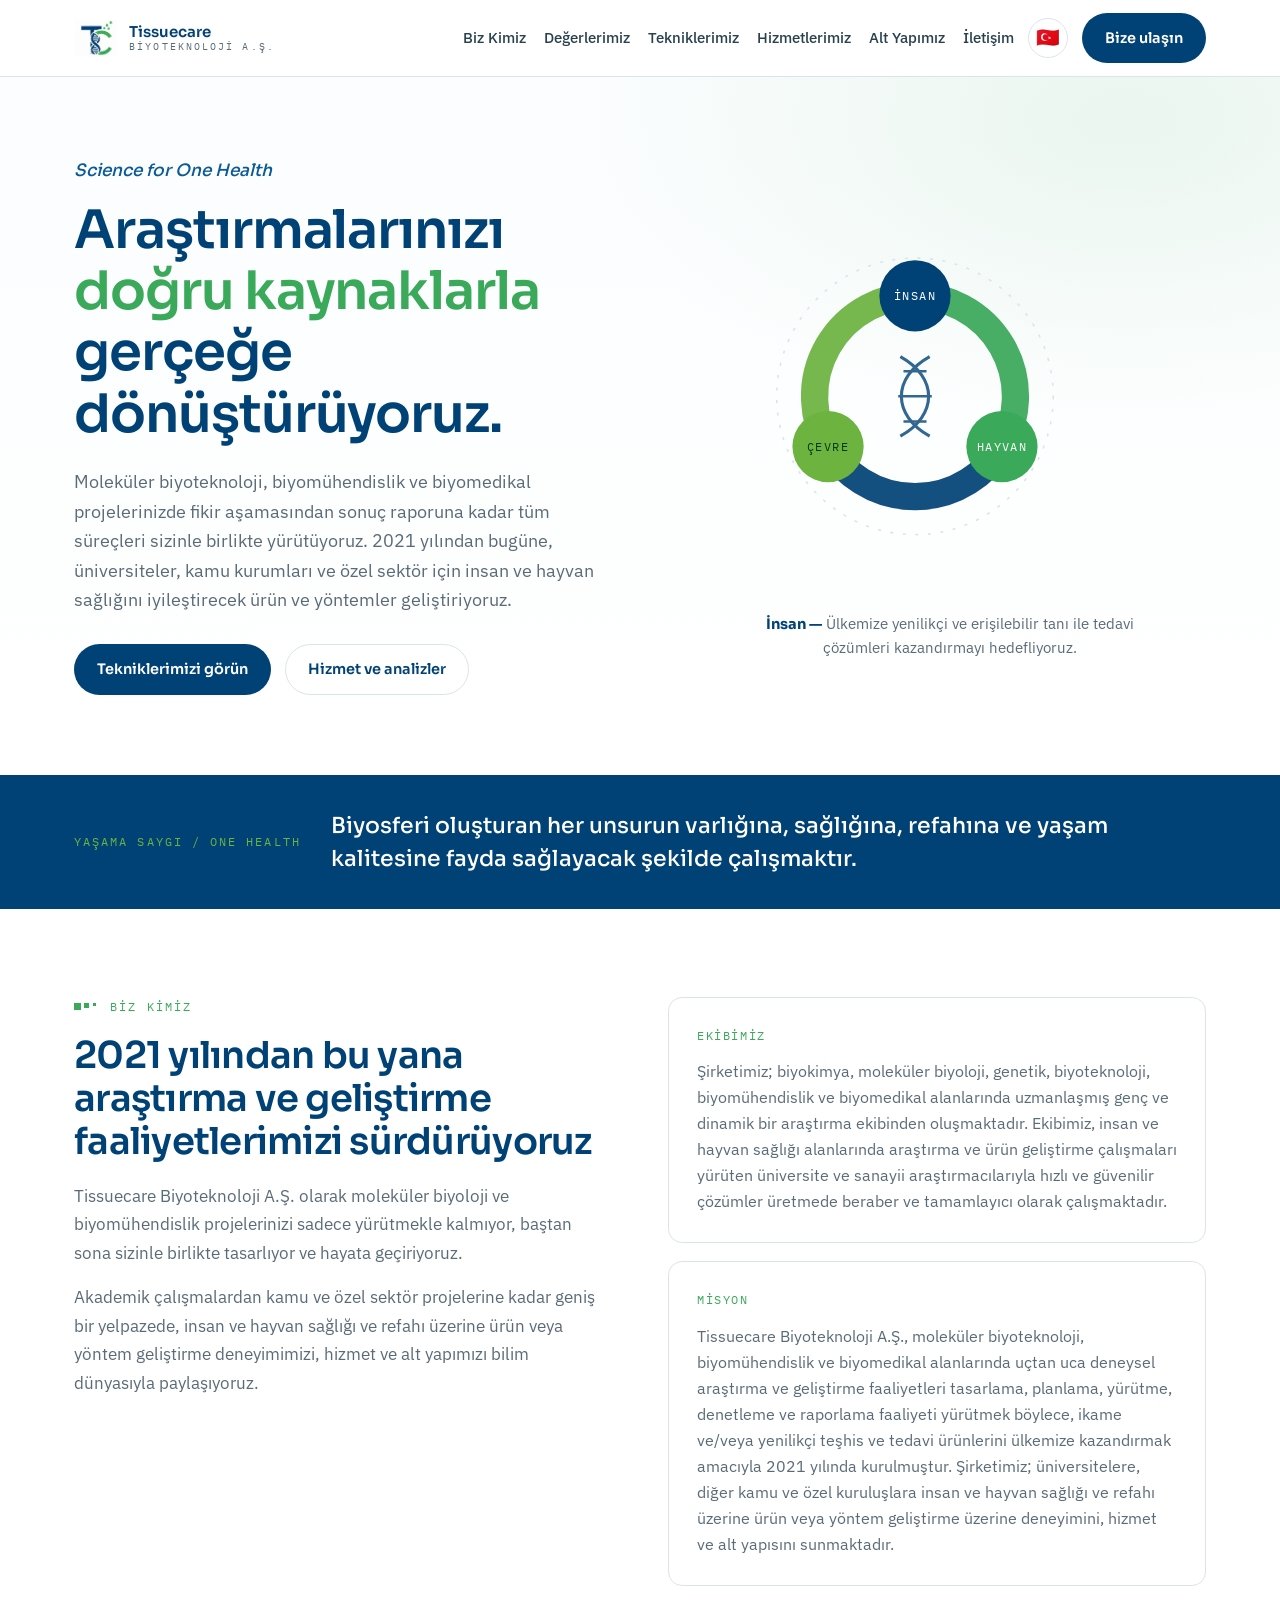
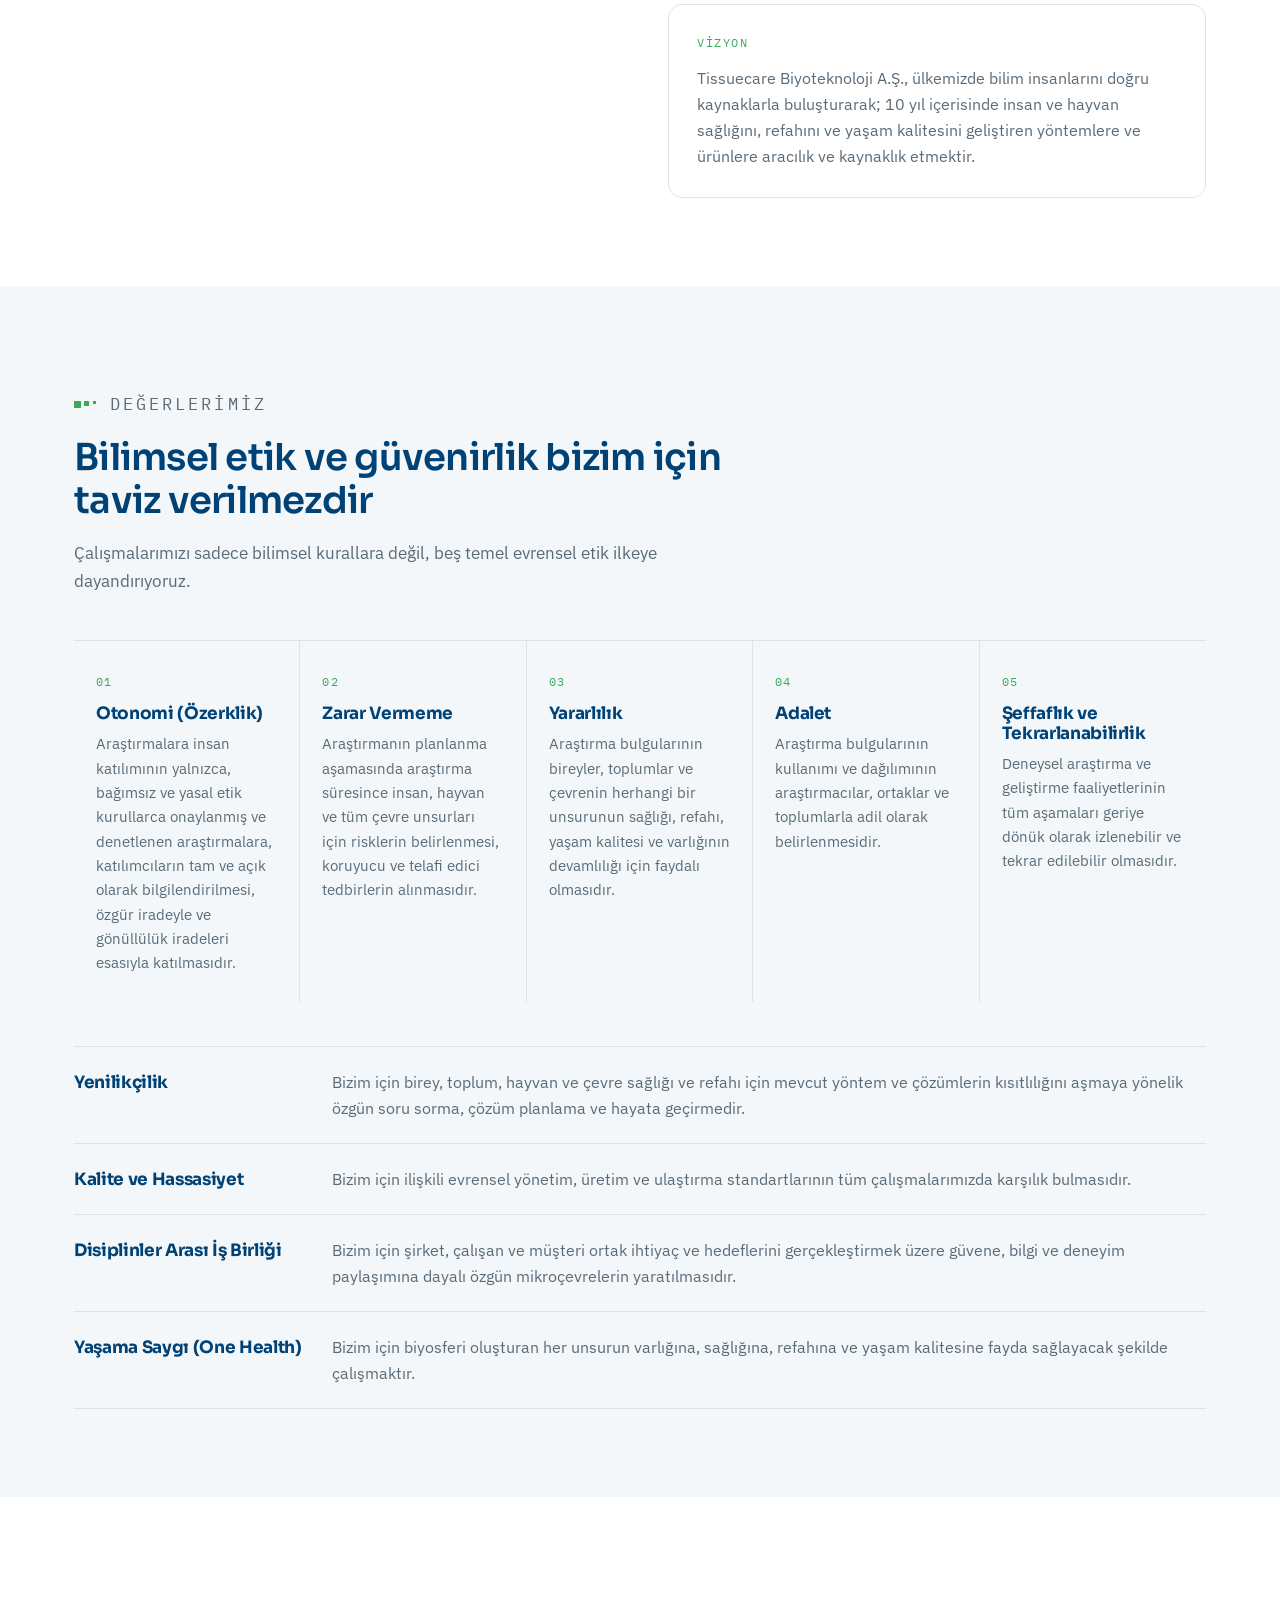
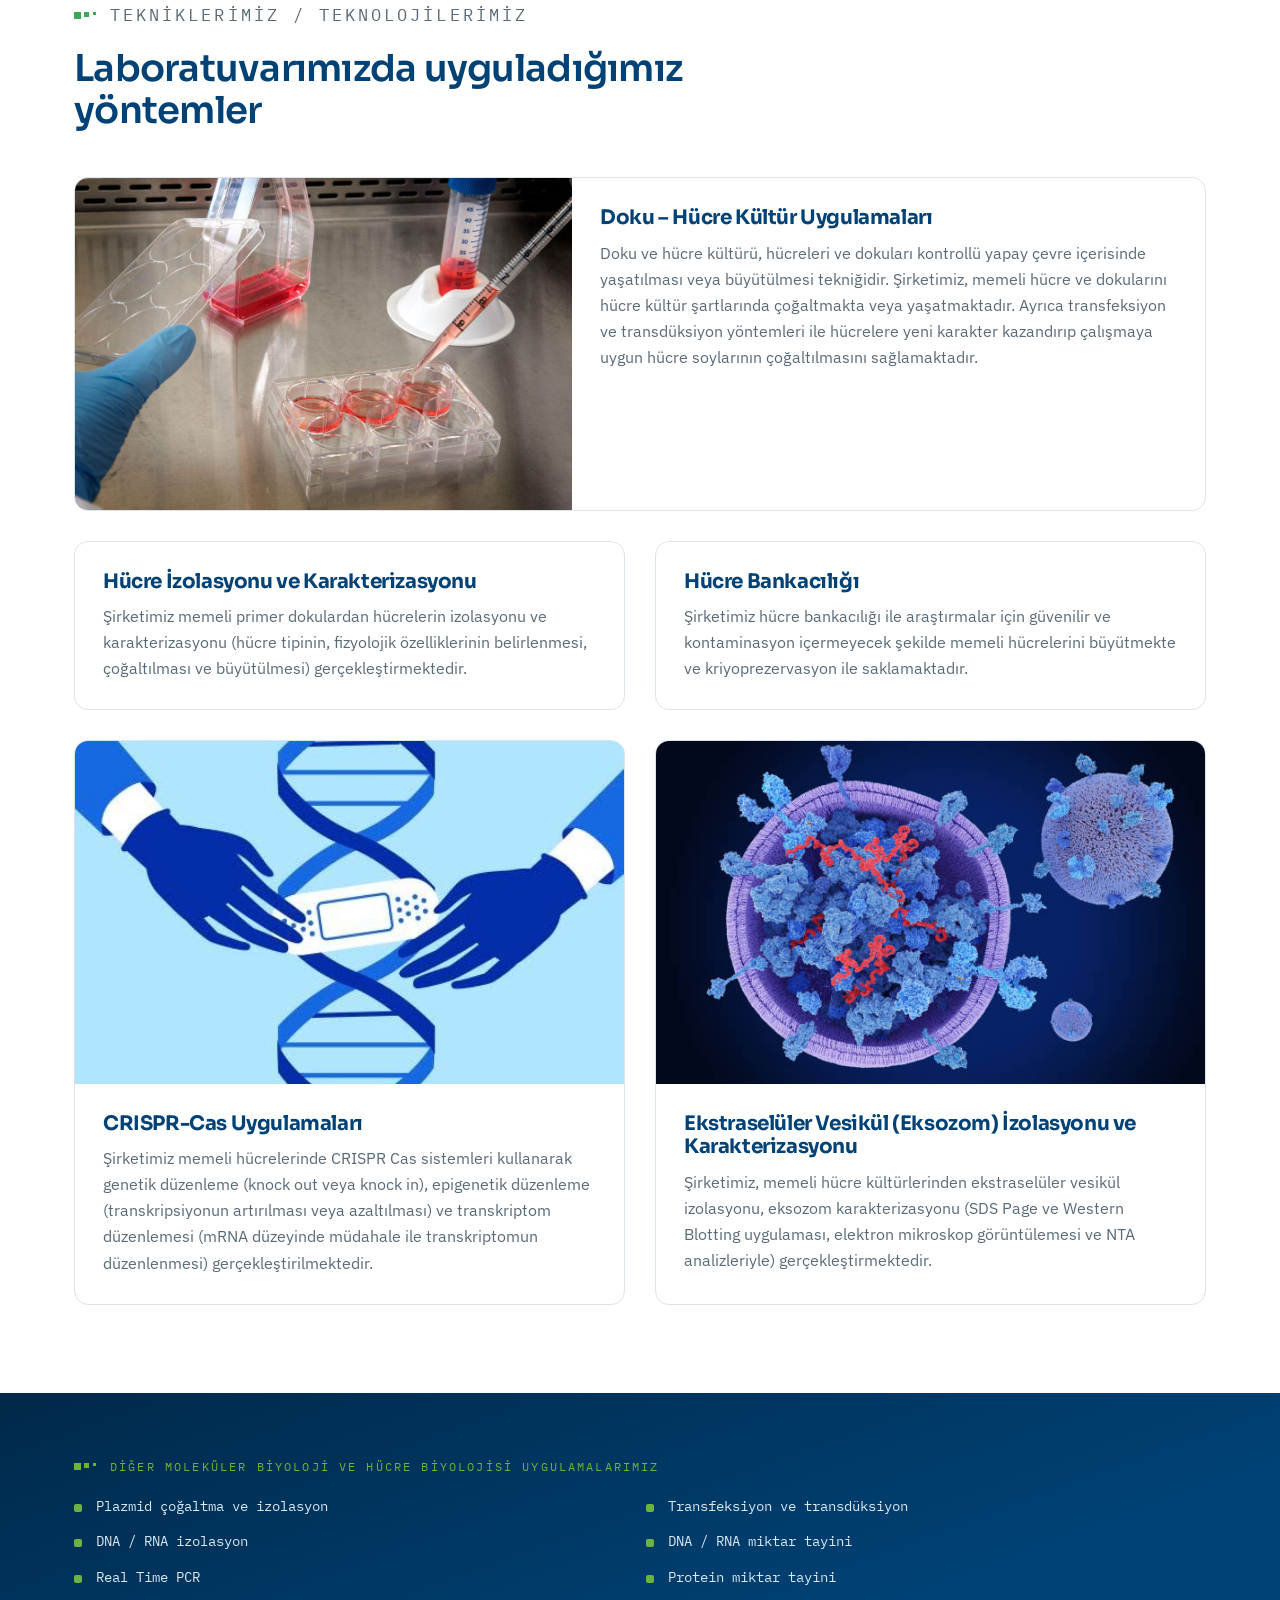
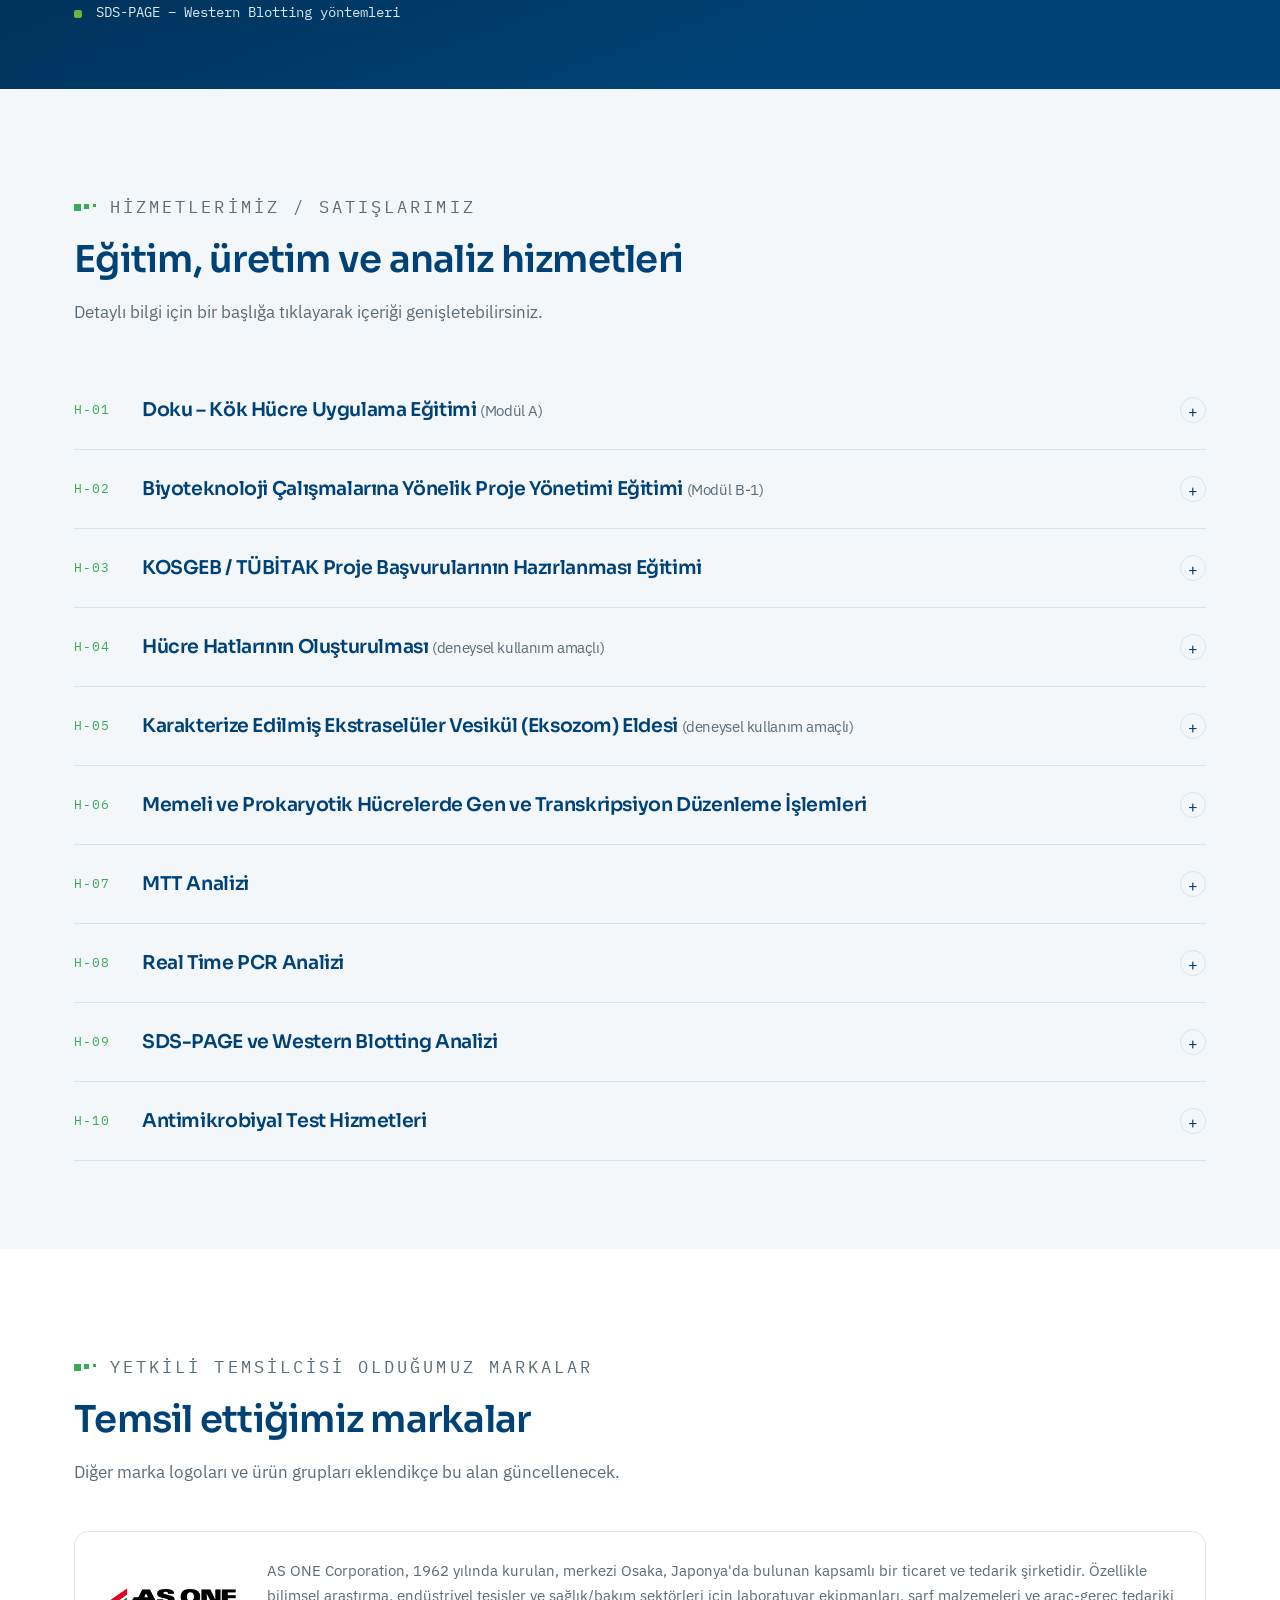
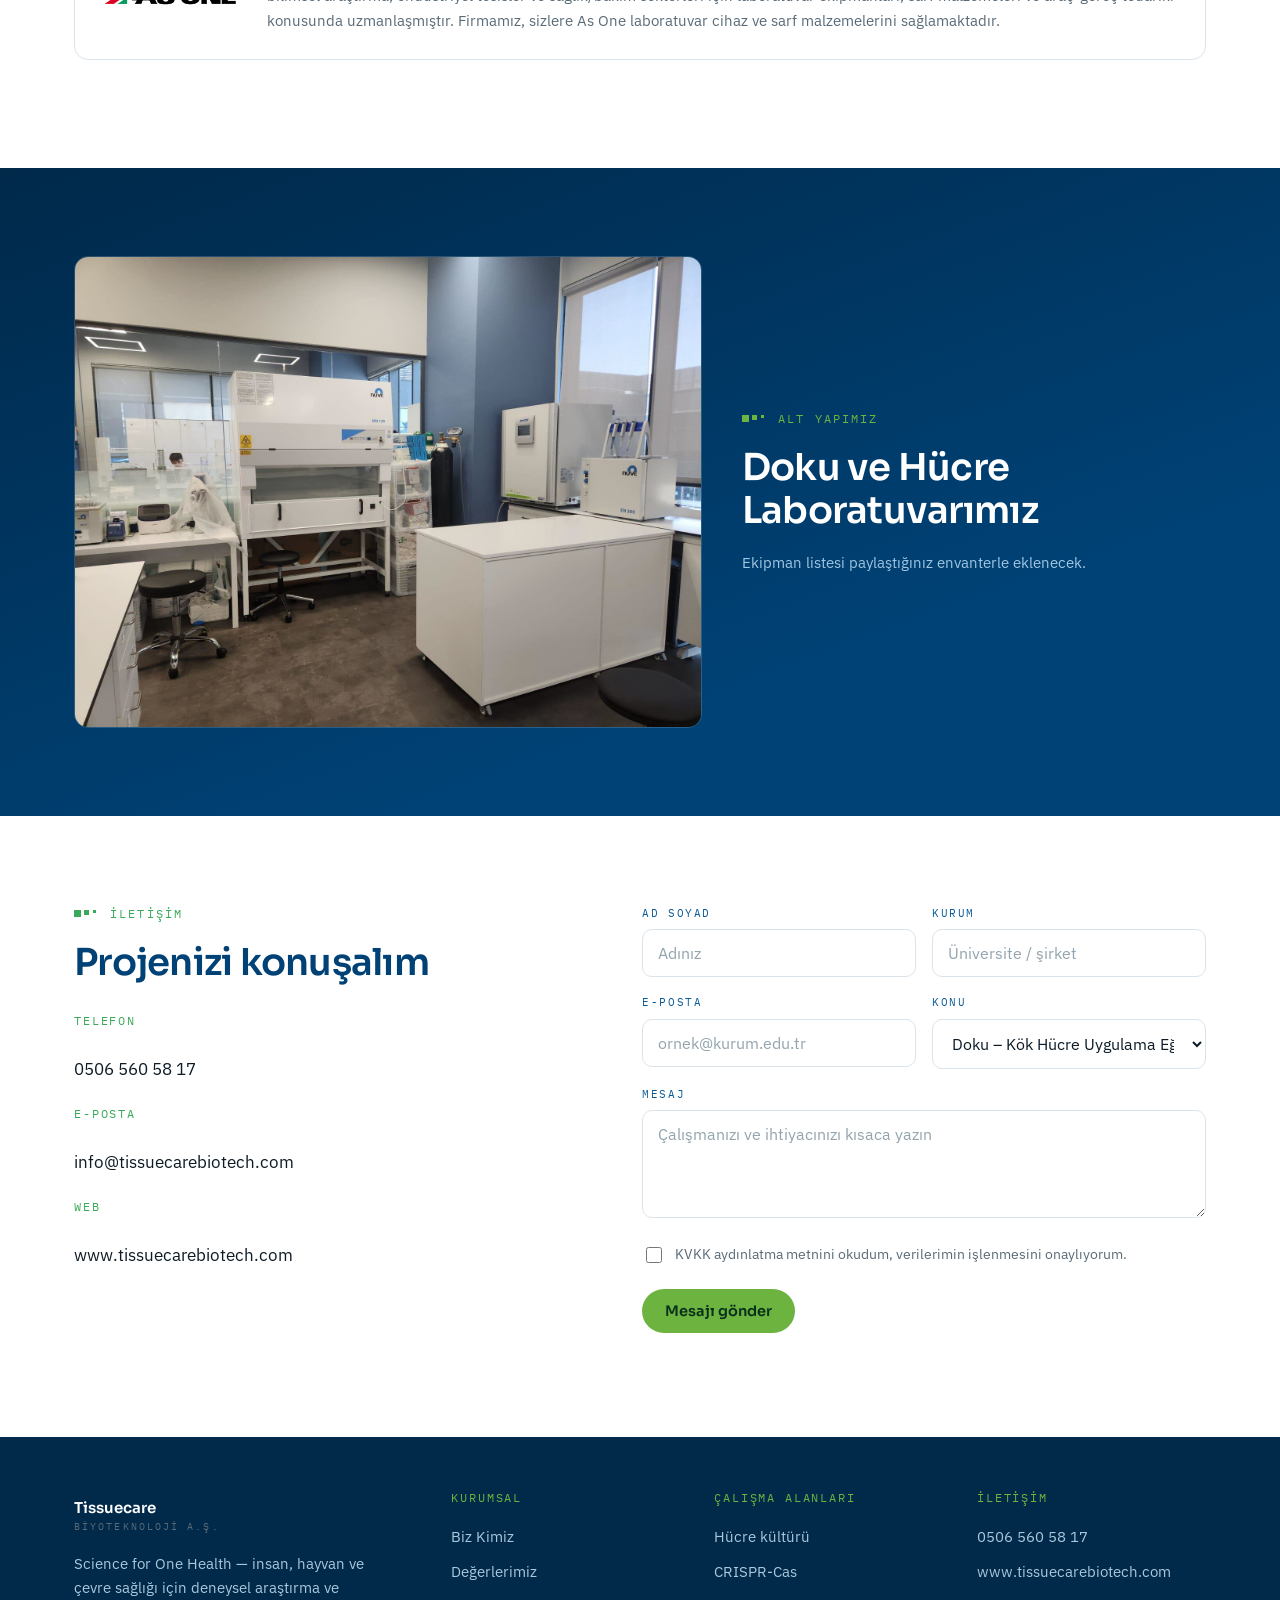
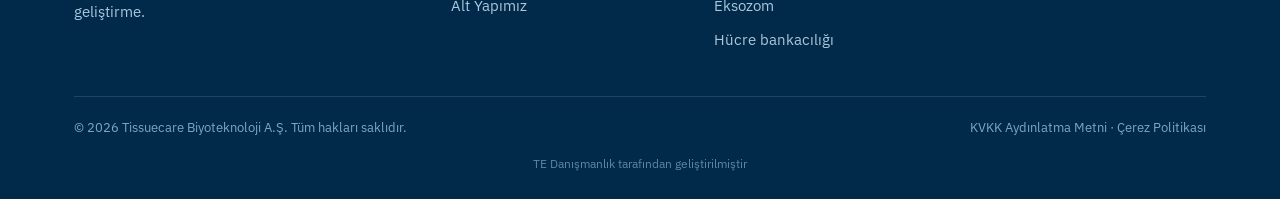
==== commit ca0495d9: "Fix upscaled/blurry images and remove placeholder brand slots The training photo and three infograph" ====
--- a/index.html
+++ b/index.html
@@ -199,6 +199,7 @@
 .svc-body li>b{color:var(--ink)}
 .svc-body .cols{display:grid;grid-template-columns:1fr 1fr;gap:26px}
 .svc-body .ph{border-radius:var(--r);overflow:hidden;border:1px solid var(--line)}
+.svc-body .ph.sm{max-width:420px}
 .svc-body .ph img{width:100%;display:block}
 .svc-meta{display:grid;grid-template-columns:repeat(auto-fit,minmax(170px,1fr));gap:18px;padding:18px 20px;background:var(--paper);border-radius:12px}
 .svc-meta div dt{font-family:"IBM Plex Mono";font-size:11px;letter-spacing:.1em;text-transform:uppercase;color:var(--green)}
@@ -211,9 +212,6 @@
 .svc-note a{text-decoration:underline}
 
 /* markalar / alt yapı */
-.slots{display:grid;grid-template-columns:repeat(auto-fit,minmax(160px,1fr));gap:16px}
-.slot{border:1px dashed var(--line);border-radius:12px;background:#fff;height:96px;display:grid;place-items:center;
-  font-family:"IBM Plex Mono";font-size:12px;color:#9fb2be;text-align:center;padding:10px}
 .brand-card{display:flex;align-items:center;gap:28px;border:1px solid var(--line);border-radius:var(--r);padding:26px 28px;margin-bottom:20px;background:#fff}
 .brand-card img{height:34px;width:auto;flex:none}
 .brand-card p{color:var(--slate);font-size:15px}
@@ -260,7 +258,6 @@
   .principles{grid-template-columns:1fr 1fr}
   .principle{border-right:0;border-bottom:1px solid var(--line)}
   .band .wrap{grid-template-columns:1fr;gap:12px}
-  .slots{grid-template-columns:1fr 1fr}
   .svc-body{padding-left:0}
   .svc-body .cols{grid-template-columns:1fr}
 }
@@ -462,7 +459,7 @@
         <summary><span class="n">H-01</span><h3><span data-i18n="egtA.h3">Doku – Kök Hücre Uygulama Eğitimi</span> <span class="suf" data-i18n="egtA.suf">(Modül A)</span></h3><span class="chev" aria-hidden="true">+</span></summary>
         <div class="svc-body" data-i18n-html="egtA.body">
           <p>Sanayi ve akademik alanda çalışan veya çalışmak isteyen uzman ve uzman adaylarına memeli hücre kültürü tekniklerini teorik anlatım ve bire bir uygulama fırsatıyla kazandırmayı amaçlayan bir eğitim programıdır.</p>
-          <div class="ph"><img src="assets/images/egitim-doku-kok-hucre.jpg" alt="Doku-Kök Hücre Uygulama Eğitimi'nden bir kare" loading="lazy" width="1400" height="764"></div>
+          <div class="ph sm"><img src="assets/images/egitim-doku-kok-hucre.jpg" alt="Doku-Kök Hücre Uygulama Eğitimi'nden bir kare" loading="lazy" width="1024" height="559"></div>
           <div><h4>Hedef</h4><p>Aseptik teknik şartlarında memeli hücrelerinin bulundukları dokulardan elde edilmesi; izole memeli hücrelerinin veya hücre hatlarının kültüre edilerek büyütülmesi ve devamlılıklarının sağlanması; kriyoprezervasyon ve kriyoprezerve edilen hücrelerin geri kazanılması süreçleri üzerine bilgi ve deneyim kazandırmaktır.</p></div>
           <div class="cols">
             <div><h4>Program — Kavramsal Eğitim</h4>
@@ -561,8 +558,8 @@
             </ul>
           </div>
           <div class="cols">
-            <div class="ph"><img src="assets/images/eksozom-izolasyon-infografik.jpg" alt="Eksozom izolasyon yöntemleri infografiği" loading="lazy" width="1600" height="1462"></div>
-            <div class="ph"><img src="assets/images/eksozom-karakterizasyon-infografik.jpg" alt="Eksozom karakterizasyonu infografiği" loading="lazy" width="1600" height="873"></div>
+            <div class="ph"><img src="assets/images/eksozom-izolasyon-infografik.jpg" alt="Eksozom izolasyon yöntemleri infografiği" loading="lazy" width="1312" height="1199"></div>
+            <div class="ph"><img src="assets/images/eksozom-karakterizasyon-infografik.jpg" alt="Eksozom karakterizasyonu infografiği" loading="lazy" width="1407" height="768"></div>
           </div>
           <p class="svc-note">Fiyat ve hizmet şartları için bizimle iletişime geçebilirsiniz.</p>
         </div>
@@ -572,7 +569,7 @@
         <summary><span class="n">H-06</span><h3><span data-i18n="gen.h3">Memeli ve Prokaryotik Hücrelerde Gen ve Transkripsiyon Düzenleme İşlemleri</span></h3><span class="chev" aria-hidden="true">+</span></summary>
         <div class="svc-body" data-i18n-html="gen.body">
           <ul><li>Gen aktarımı</li><li>CRISPR Cas13d aracılı kalıcı knockdown</li><li>CRISPR Cas9 ile gen knockout</li></ul>
-          <div class="ph"><img src="assets/images/gen-crispr-infografik.jpg" alt="Gen aktarma ve CRISPR teknolojileri infografiği" loading="lazy" width="1600" height="1462"></div>
+          <div class="ph"><img src="assets/images/gen-crispr-infografik.jpg" alt="Gen aktarma ve CRISPR teknolojileri infografiği" loading="lazy" width="1312" height="1199"></div>
           <p class="svc-note">Fiyat ve hizmet şartları için bizimle iletişime geçebilirsiniz.</p>
         </div>
       </details>
@@ -647,7 +644,7 @@
               <p>Antimikrobiyal duyarlılık testleri, CLSI M02 ve M100 kılavuzlarında belirtilen kriterlere uygun olarak disk difüzyon yöntemiyle de sunulmaktadır.</p>
             </div>
           </div>
-          <div class="ph"><img src="assets/images/antimikrobiyal-infografik.jpg" alt="Antimikrobiyal analiz hizmetleri infografiği" loading="lazy" width="1600" height="1462"></div>
+          <div class="ph"><img src="assets/images/antimikrobiyal-infografik.jpg" alt="Antimikrobiyal analiz hizmetleri infografiği" loading="lazy" width="1312" height="1199"></div>
           <p class="svc-note">Fiyat ve hizmet şartları için bizimle iletişime geçebilirsiniz.</p>
         </div>
       </details>
@@ -667,10 +664,6 @@
     <div class="brand-card rv">
       <img src="assets/images/as-one-logo.png" alt="AS ONE Corporation logosu" loading="lazy" width="232" height="58">
       <p data-i18n="markalar.asone">AS ONE Corporation, 1962 yılında kurulan, merkezi Osaka, Japonya'da bulunan kapsamlı bir ticaret ve tedarik şirketidir. Özellikle bilimsel araştırma, endüstriyel tesisler ve sağlık/bakım sektörleri için laboratuvar ekipmanları, sarf malzemeleri ve araç-gereç tedariki konusunda uzmanlaşmıştır. Firmamız, sizlere As One laboratuvar cihaz ve sarf malzemelerini sağlamaktadır.</p>
-    </div>
-    <div class="slots rv">
-      <div class="slot" data-i18n="markalar.slot2">Marka logosu 2</div>
-      <div class="slot" data-i18n="markalar.slot3">Marka logosu 3</div><div class="slot" data-i18n="markalar.slot4">Marka logosu 4</div>
     </div>
   </div>
 </section>
@@ -828,7 +821,7 @@
     'svc.suffix':'(deneysel kullanım amaçlı)','svc.desc':'Açıklama eklenecek.','svc.cta1':'Bilgi alın','svc.cta2':'Numune gönderin',
     'egtA.h3':'Doku – Kök Hücre Uygulama Eğitimi','egtA.suf':'(Modül A)',
     'egtA.body':`<p>Sanayi ve akademik alanda çalışan veya çalışmak isteyen uzman ve uzman adaylarına memeli hücre kültürü tekniklerini teorik anlatım ve bire bir uygulama fırsatıyla kazandırmayı amaçlayan bir eğitim programıdır.</p>
-      <div class="ph"><img src="assets/images/egitim-doku-kok-hucre.jpg" alt="Doku-Kök Hücre Uygulama Eğitimi'nden bir kare" loading="lazy" width="1400" height="764"></div>
+      <div class="ph sm"><img src="assets/images/egitim-doku-kok-hucre.jpg" alt="Doku-Kök Hücre Uygulama Eğitimi'nden bir kare" loading="lazy" width="1024" height="559"></div>
       <div><h4>Hedef</h4><p>Aseptik teknik şartlarında memeli hücrelerinin bulundukları dokulardan elde edilmesi; izole memeli hücrelerinin veya hücre hatlarının kültüre edilerek büyütülmesi ve devamlılıklarının sağlanması; kriyoprezervasyon ve kriyoprezerve edilen hücrelerin geri kazanılması süreçleri üzerine bilgi ve deneyim kazandırmaktır.</p></div>
       <div class="cols">
         <div><h4>Program — Kavramsal Eğitim</h4>
@@ -907,13 +900,13 @@
         </ul>
       </div>
       <div class="cols">
-        <div class="ph"><img src="assets/images/eksozom-izolasyon-infografik.jpg" alt="Eksozom izolasyon yöntemleri infografiği" loading="lazy" width="1600" height="1462"></div>
-        <div class="ph"><img src="assets/images/eksozom-karakterizasyon-infografik.jpg" alt="Eksozom karakterizasyonu infografiği" loading="lazy" width="1600" height="873"></div>
+        <div class="ph"><img src="assets/images/eksozom-izolasyon-infografik.jpg" alt="Eksozom izolasyon yöntemleri infografiği" loading="lazy" width="1312" height="1199"></div>
+        <div class="ph"><img src="assets/images/eksozom-karakterizasyon-infografik.jpg" alt="Eksozom karakterizasyonu infografiği" loading="lazy" width="1407" height="768"></div>
       </div>
       <p class="svc-note">Fiyat ve hizmet şartları için bizimle iletişime geçebilirsiniz.</p>`,
     'gen.h3':'Memeli ve Prokaryotik Hücrelerde Gen ve Transkripsiyon Düzenleme İşlemleri',
     'gen.body':`<ul><li>Gen aktarımı</li><li>CRISPR Cas13d aracılı kalıcı knockdown</li><li>CRISPR Cas9 ile gen knockout</li></ul>
-      <div class="ph"><img src="assets/images/gen-crispr-infografik.jpg" alt="Gen aktarma ve CRISPR teknolojileri infografiği" loading="lazy" width="1600" height="1462"></div>
+      <div class="ph"><img src="assets/images/gen-crispr-infografik.jpg" alt="Gen aktarma ve CRISPR teknolojileri infografiği" loading="lazy" width="1312" height="1199"></div>
       <p class="svc-note">Fiyat ve hizmet şartları için bizimle iletişime geçebilirsiniz.</p>`,
     'mtt.h3':'MTT Analizi',
     'mtt.body':`<ul>
@@ -966,12 +959,11 @@
           <p>Antimikrobiyal duyarlılık testleri, CLSI M02 ve M100 kılavuzlarında belirtilen kriterlere uygun olarak disk difüzyon yöntemiyle de sunulmaktadır.</p>
         </div>
       </div>
-      <div class="ph"><img src="assets/images/antimikrobiyal-infografik.jpg" alt="Antimikrobiyal analiz hizmetleri infografiği" loading="lazy" width="1600" height="1462"></div>
+      <div class="ph"><img src="assets/images/antimikrobiyal-infografik.jpg" alt="Antimikrobiyal analiz hizmetleri infografiği" loading="lazy" width="1312" height="1199"></div>
       <p class="svc-note">Fiyat ve hizmet şartları için bizimle iletişime geçebilirsiniz.</p>`,
     'markalar.eyebrow':'Yetkili Temsilcisi Olduğumuz Markalar','markalar.h2':'Temsil ettiğimiz markalar',
     'markalar.p':'Diğer marka logoları ve ürün grupları eklendikçe bu alan güncellenecek.',
     'markalar.asone':`AS ONE Corporation, 1962 yılında kurulan, merkezi Osaka, Japonya'da bulunan kapsamlı bir ticaret ve tedarik şirketidir. Özellikle bilimsel araştırma, endüstriyel tesisler ve sağlık/bakım sektörleri için laboratuvar ekipmanları, sarf malzemeleri ve araç-gereç tedariki konusunda uzmanlaşmıştır. Firmamız, sizlere As One laboratuvar cihaz ve sarf malzemelerini sağlamaktadır.`,
-    'markalar.slot1':'Marka logosu 1','markalar.slot2':'Marka logosu 2','markalar.slot3':'Marka logosu 3','markalar.slot4':'Marka logosu 4',
     'altyapi.eyebrow':'Alt Yapımız','altyapi.h2':'Doku ve Hücre Laboratuvarımız',
     'altyapi.note':'Ekipman listesi paylaştığınız envanterle eklenecek.',
     'iletisim.eyebrow':'İletişim','iletisim.h2':'Projenizi konuşalım',
@@ -1041,7 +1033,7 @@
     'svc.suffix':'(for experimental use)','svc.desc':'Description to be added.','svc.cta1':'Get Info','svc.cta2':'Send a Sample',
     'egtA.h3':'Tissue–Stem Cell Application Training','egtA.suf':'(Module A)',
     'egtA.body':`<p>A training program for professionals and prospective professionals in industry and academia, designed to build mammalian cell culture skills through theoretical instruction and one-on-one hands-on practice.</p>
-      <div class="ph"><img src="assets/images/egitim-doku-kok-hucre.jpg" alt="A moment from the Tissue–Stem Cell Application Training" loading="lazy" width="1400" height="764"></div>
+      <div class="ph sm"><img src="assets/images/egitim-doku-kok-hucre.jpg" alt="A moment from the Tissue–Stem Cell Application Training" loading="lazy" width="1024" height="559"></div>
       <div><h4>Objective</h4><p>To provide knowledge and hands-on experience in obtaining mammalian cells from their tissues of origin under aseptic conditions; culturing and expanding isolated mammalian cells or cell lines while maintaining their continuity; and the processes of cryopreservation and recovering cryopreserved cells.</p></div>
       <div class="cols">
         <div><h4>Program — Conceptual Training</h4>
@@ -1120,13 +1112,13 @@
         </ul>
       </div>
       <div class="cols">
-        <div class="ph"><img src="assets/images/eksozom-izolasyon-infografik.jpg" alt="Exosome isolation methods infographic" loading="lazy" width="1600" height="1462"></div>
-        <div class="ph"><img src="assets/images/eksozom-karakterizasyon-infografik.jpg" alt="Exosome characterization infographic" loading="lazy" width="1600" height="873"></div>
+        <div class="ph"><img src="assets/images/eksozom-izolasyon-infografik.jpg" alt="Exosome isolation methods infographic" loading="lazy" width="1312" height="1199"></div>
+        <div class="ph"><img src="assets/images/eksozom-karakterizasyon-infografik.jpg" alt="Exosome characterization infographic" loading="lazy" width="1407" height="768"></div>
       </div>
       <p class="svc-note">Please contact us for pricing and service terms.</p>`,
     'gen.h3':'Gene and Transcription Regulation in Mammalian and Prokaryotic Cells',
     'gen.body':`<ul><li>Gene transfer</li><li>CRISPR Cas13d–mediated permanent knockdown</li><li>Gene knockout with CRISPR Cas9</li></ul>
-      <div class="ph"><img src="assets/images/gen-crispr-infografik.jpg" alt="Gene transfer and CRISPR technologies infographic" loading="lazy" width="1600" height="1462"></div>
+      <div class="ph"><img src="assets/images/gen-crispr-infografik.jpg" alt="Gene transfer and CRISPR technologies infographic" loading="lazy" width="1312" height="1199"></div>
       <p class="svc-note">Please contact us for pricing and service terms.</p>`,
     'mtt.h3':'MTT Assay',
     'mtt.body':`<ul>
@@ -1179,12 +1171,11 @@
           <p>Antimicrobial susceptibility testing is also offered via the disk diffusion method, in accordance with the criteria specified in the CLSI M02 and M100 guidelines.</p>
         </div>
       </div>
-      <div class="ph"><img src="assets/images/antimikrobiyal-infografik.jpg" alt="Antimicrobial testing services infographic" loading="lazy" width="1600" height="1462"></div>
+      <div class="ph"><img src="assets/images/antimikrobiyal-infografik.jpg" alt="Antimicrobial testing services infographic" loading="lazy" width="1312" height="1199"></div>
       <p class="svc-note">Please contact us for pricing and service terms.</p>`,
     'markalar.eyebrow':'Brands We Represent','markalar.h2':'Brands we represent',
     'markalar.p':'This area will be updated as more brand logos and product groups are added.',
     'markalar.asone':`AS ONE Corporation, founded in 1962 and headquartered in Osaka, Japan, is a comprehensive trading and supply company. It specializes in supplying laboratory equipment, consumables and instruments for scientific research, industrial facilities, and the healthcare sector. Our company supplies you with AS ONE laboratory equipment and consumables.`,
-    'markalar.slot1':'Brand logo 1','markalar.slot2':'Brand logo 2','markalar.slot3':'Brand logo 3','markalar.slot4':'Brand logo 4',
     'altyapi.eyebrow':'Our Infrastructure','altyapi.h2':'Our Tissue and Cell Laboratory',
     'altyapi.note':'The equipment list will be added once you share your inventory.',
     'iletisim.eyebrow':'Contact','iletisim.h2':"Let's talk about your project",
@@ -1254,7 +1245,7 @@
     'svc.suffix':'(実験用)','svc.desc':'説明は追って追加されます。','svc.cta1':'詳細を見る','svc.cta2':'サンプルを送る',
     'egtA.h3':'組織・幹細胞応用トレーニング','egtA.suf':'(モジュールA)',
     'egtA.body':`<p>産業界・学術界で活躍する、またはこれから活躍したい専門家・専門家候補を対象に、哺乳類細胞培養技術を座学と個別実習の両方で習得できるトレーニングプログラムです。</p>
-      <div class="ph"><img src="assets/images/egitim-doku-kok-hucre.jpg" alt="組織・幹細胞応用トレーニングの様子" loading="lazy" width="1400" height="764"></div>
+      <div class="ph sm"><img src="assets/images/egitim-doku-kok-hucre.jpg" alt="組織・幹細胞応用トレーニングの様子" loading="lazy" width="1024" height="559"></div>
       <div><h4>目標</h4><p>無菌操作条件下で組織から哺乳類細胞を採取すること、単離した哺乳類細胞や細胞株を培養・増殖させて継続的に維持すること、そして凍結保存および凍結保存細胞の回収プロセスについて、知識と実務経験を身につけることを目的としています。</p></div>
       <div class="cols">
         <div><h4>プログラム — 座学</h4>
@@ -1333,13 +1324,13 @@
         </ul>
       </div>
       <div class="cols">
-        <div class="ph"><img src="assets/images/eksozom-izolasyon-infografik.jpg" alt="エクソソーム単離方法のインフォグラフィック" loading="lazy" width="1600" height="1462"></div>
-        <div class="ph"><img src="assets/images/eksozom-karakterizasyon-infografik.jpg" alt="エクソソームキャラクタリゼーションのインフォグラフィック" loading="lazy" width="1600" height="873"></div>
+        <div class="ph"><img src="assets/images/eksozom-izolasyon-infografik.jpg" alt="エクソソーム単離方法のインフォグラフィック" loading="lazy" width="1312" height="1199"></div>
+        <div class="ph"><img src="assets/images/eksozom-karakterizasyon-infografik.jpg" alt="エクソソームキャラクタリゼーションのインフォグラフィック" loading="lazy" width="1407" height="768"></div>
       </div>
       <p class="svc-note">価格およびサービス条件についてはお問い合わせください。</p>`,
     'gen.h3':'哺乳類・原核細胞における遺伝子・転写制御処理',
     'gen.body':`<ul><li>遺伝子導入</li><li>CRISPR Cas13dによる恒久的ノックダウン</li><li>CRISPR Cas9による遺伝子ノックアウト</li></ul>
-      <div class="ph"><img src="assets/images/gen-crispr-infografik.jpg" alt="遺伝子導入・CRISPR技術のインフォグラフィック" loading="lazy" width="1600" height="1462"></div>
+      <div class="ph"><img src="assets/images/gen-crispr-infografik.jpg" alt="遺伝子導入・CRISPR技術のインフォグラフィック" loading="lazy" width="1312" height="1199"></div>
       <p class="svc-note">価格およびサービス条件についてはお問い合わせください。</p>`,
     'mtt.h3':'MTTアッセイ',
     'mtt.body':`<ul>
@@ -1392,12 +1383,11 @@
           <p>CLSI M02およびM100ガイドラインに定められた基準に従い、ディスク拡散法による薬剤感受性試験も提供しています。</p>
         </div>
       </div>
-      <div class="ph"><img src="assets/images/antimikrobiyal-infografik.jpg" alt="抗菌性試験サービスのインフォグラフィック" loading="lazy" width="1600" height="1462"></div>
+      <div class="ph"><img src="assets/images/antimikrobiyal-infografik.jpg" alt="抗菌性試験サービスのインフォグラフィック" loading="lazy" width="1312" height="1199"></div>
       <p class="svc-note">価格およびサービス条件についてはお問い合わせください。</p>`,
     'markalar.eyebrow':'正規代理店ブランド','markalar.h2':'取扱ブランド',
     'markalar.p':'他のブランドロゴや製品カテゴリーが追加され次第、このエリアも更新されます。',
     'markalar.asone':`AS ONE Corporationは、1962年創業、大阪府に本社を置く総合商社・サプライヤーです。特に科学研究、産業施設、ヘルスケア分野向けのラボ機器・消耗品・器具の供給を専門としています。当社は、AS ONE社のラボ機器・消耗品をお客様にご提供しています。`,
-    'markalar.slot1':'ブランドロゴ1','markalar.slot2':'ブランドロゴ2','markalar.slot3':'ブランドロゴ3','markalar.slot4':'ブランドロゴ4',
     'altyapi.eyebrow':'設備・インフラ','altyapi.h2':'組織・細胞ラボ',
     'altyapi.note':'機器リストは、ご提供いただく在庫情報をもとに追加されます。',
     'iletisim.eyebrow':'お問い合わせ','iletisim.h2':'プロジェクトについてご相談ください',
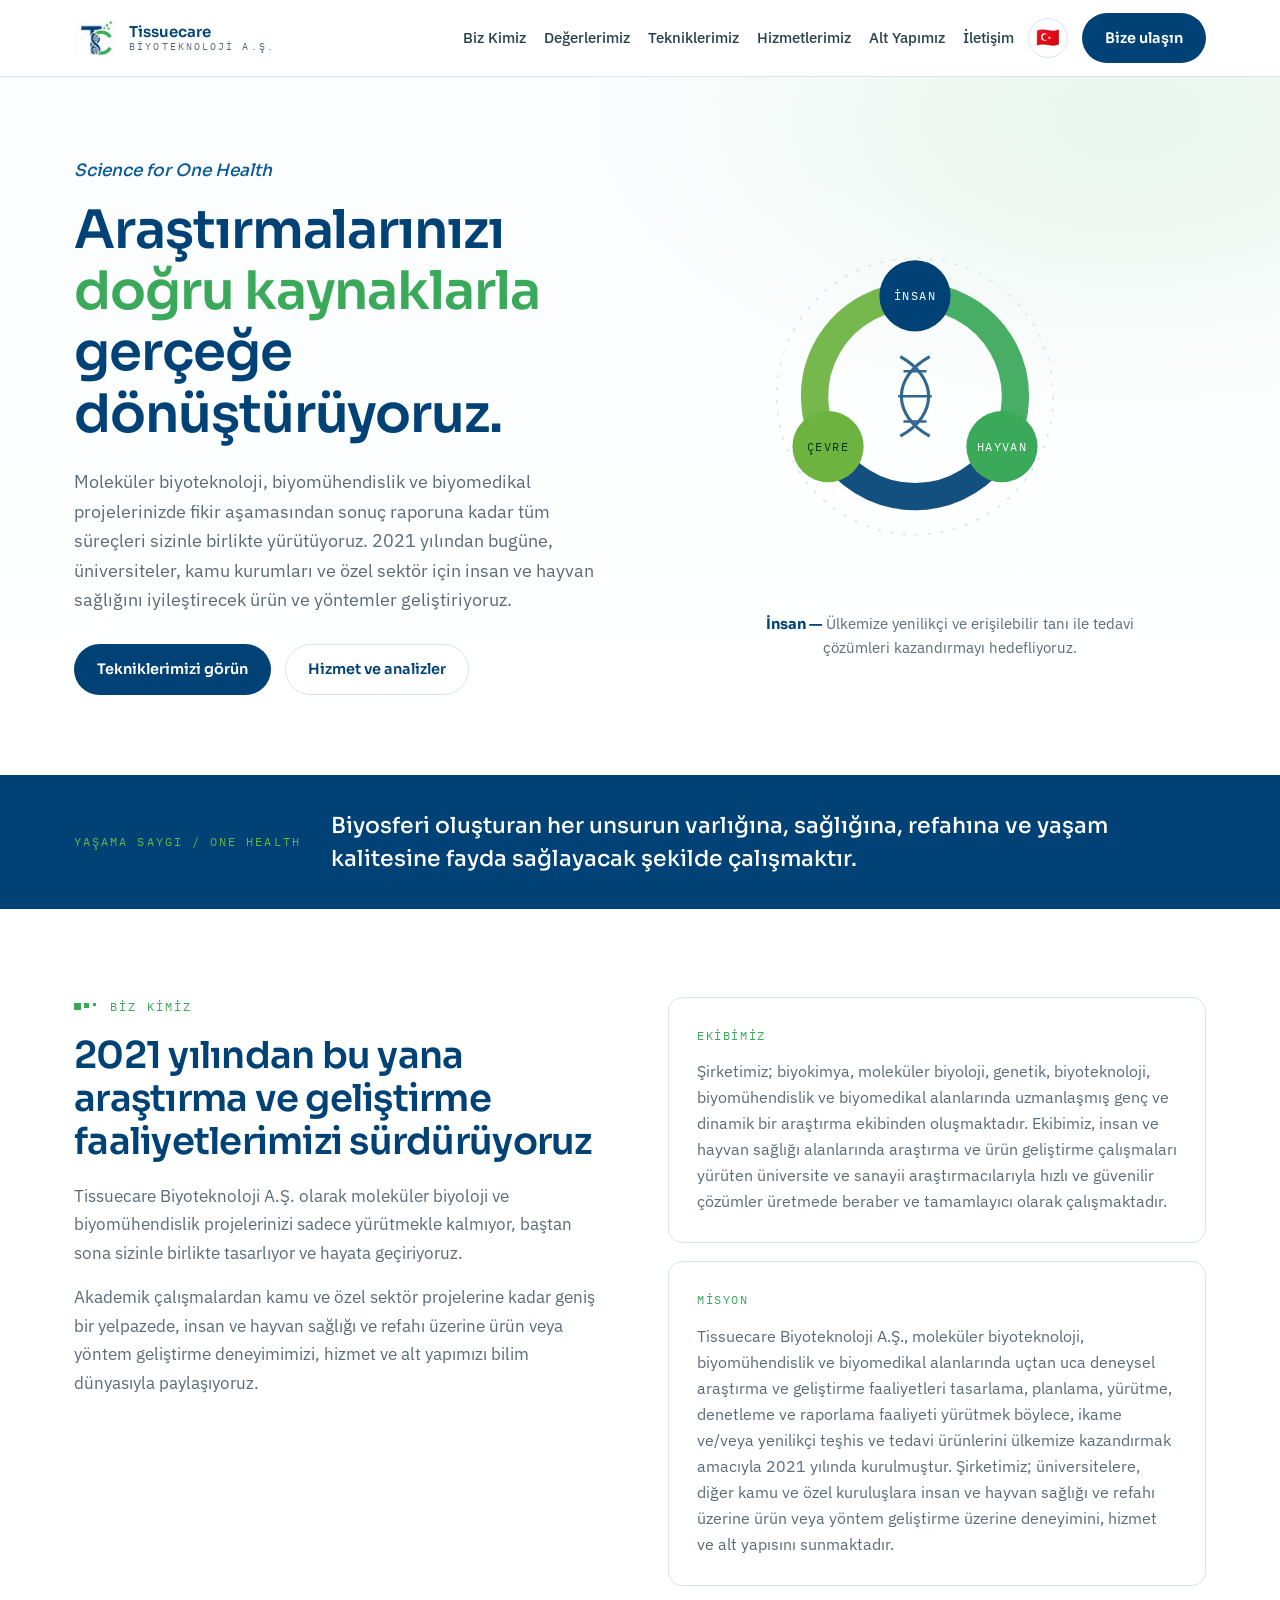
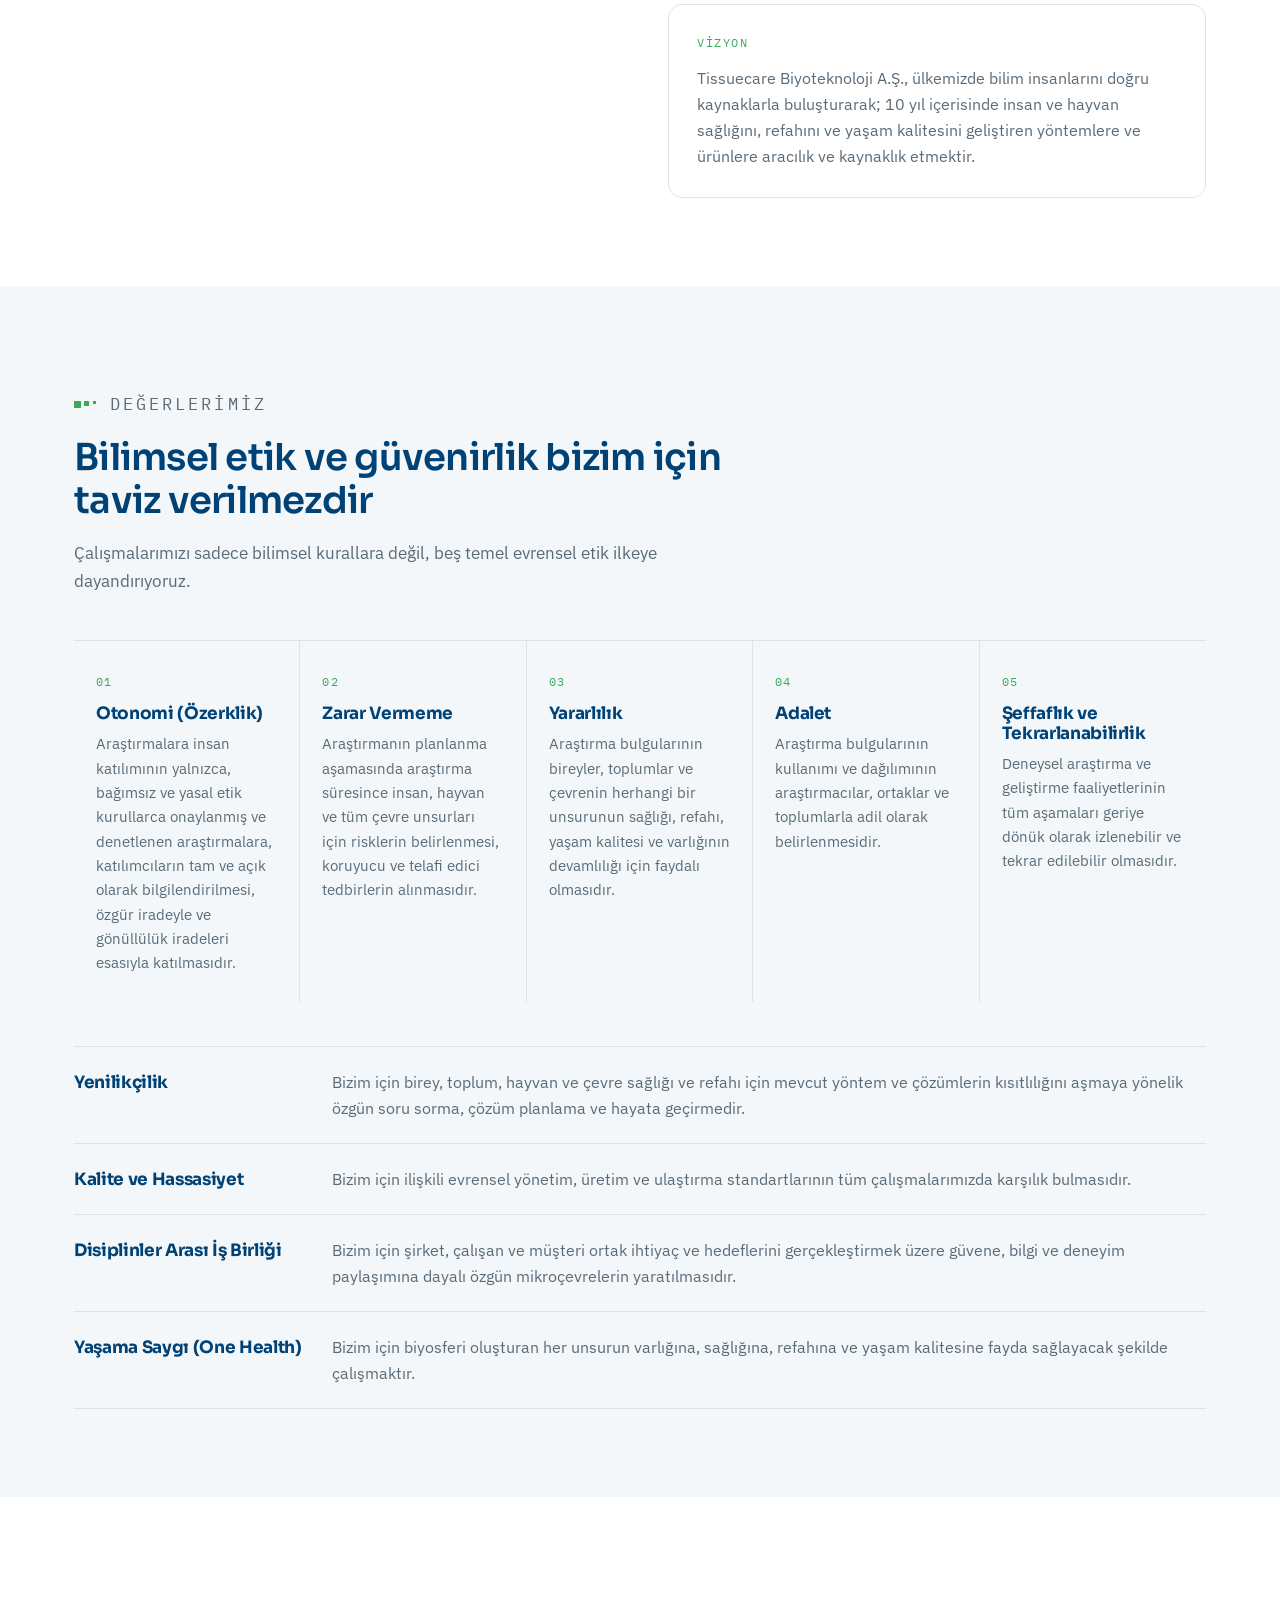
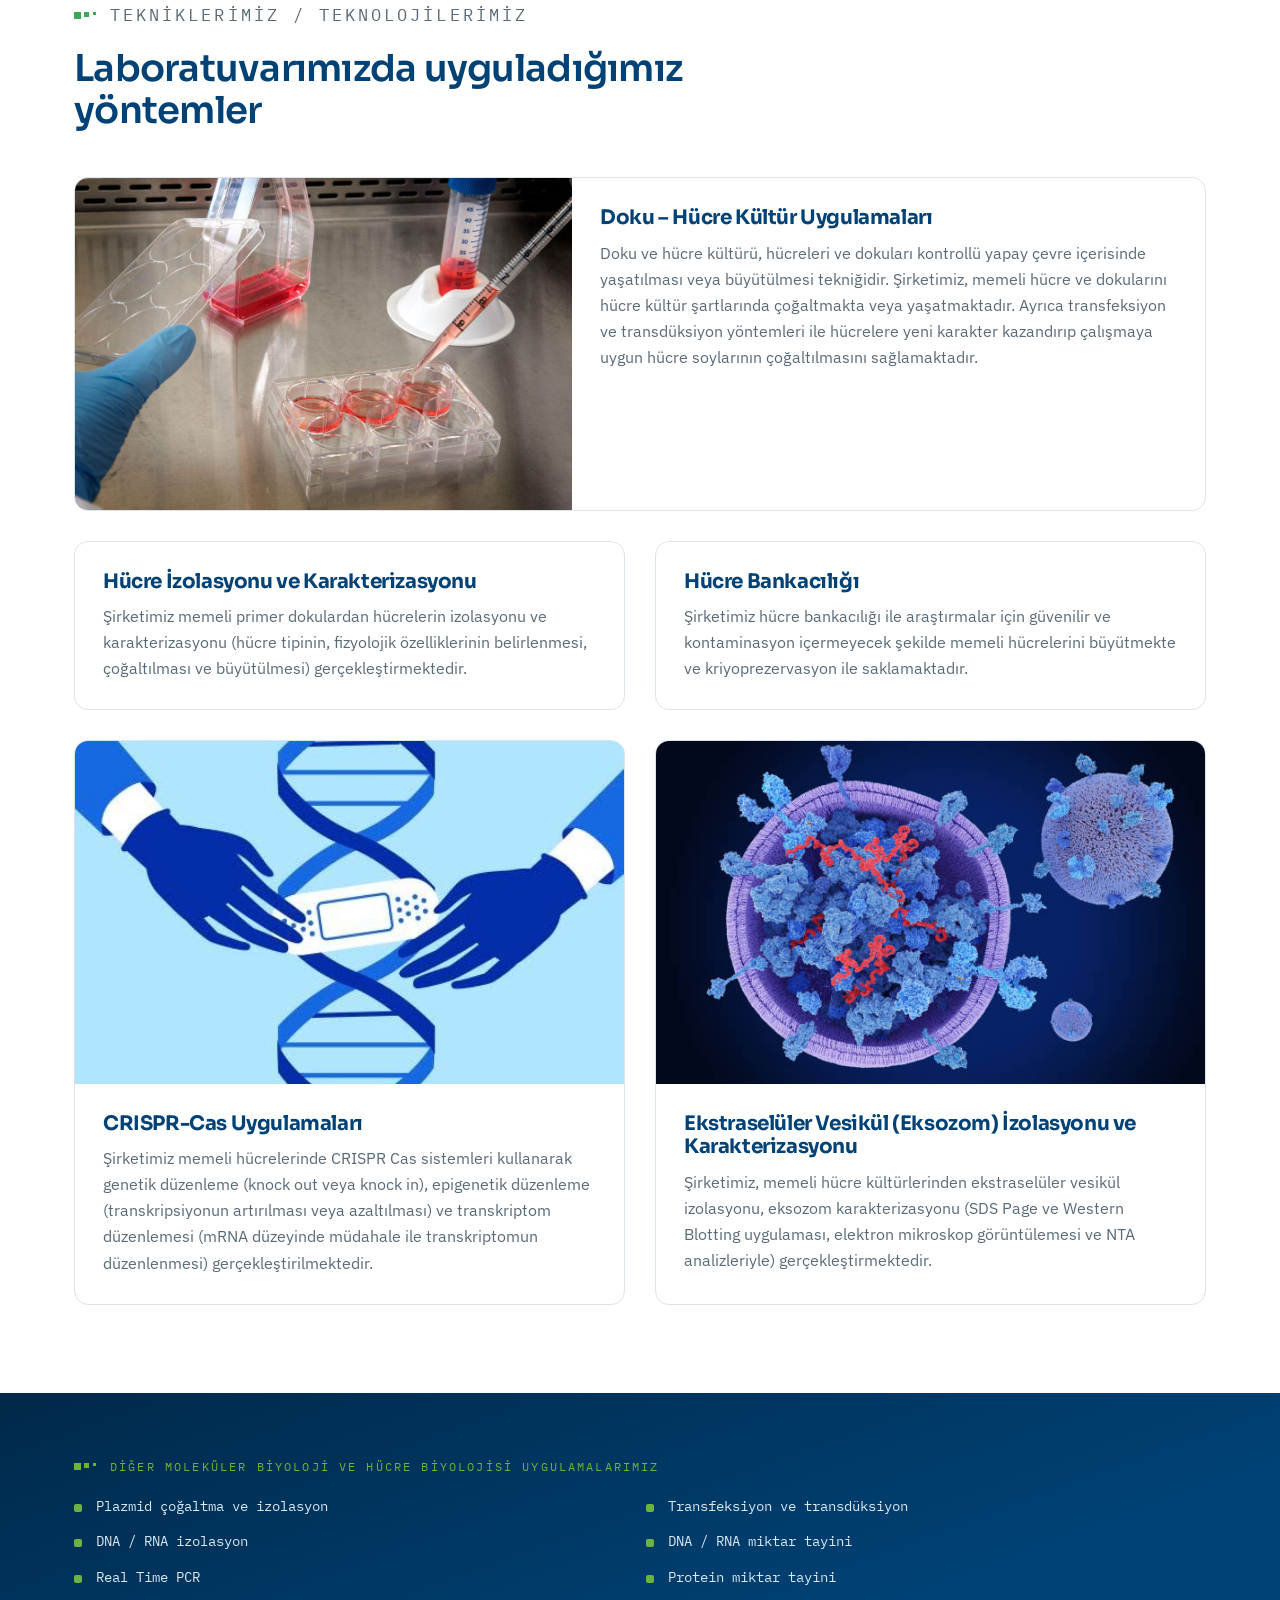
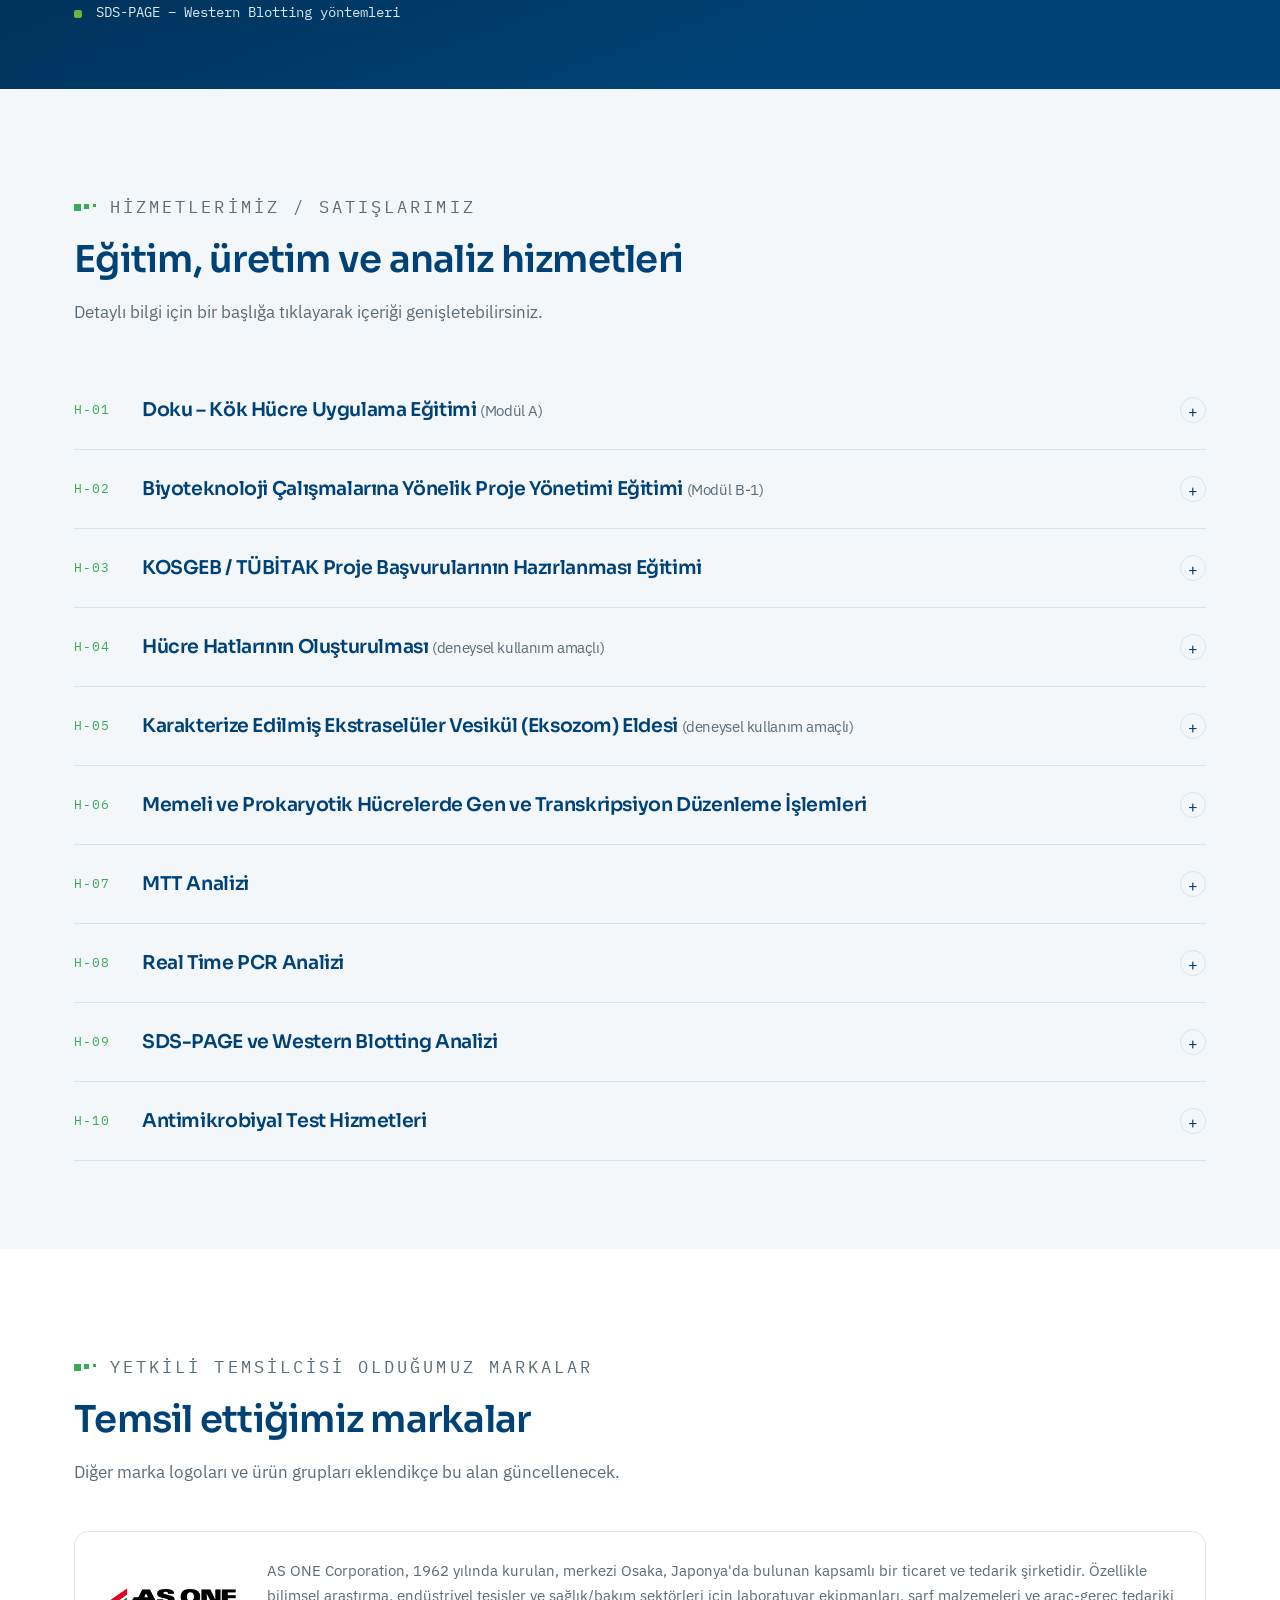
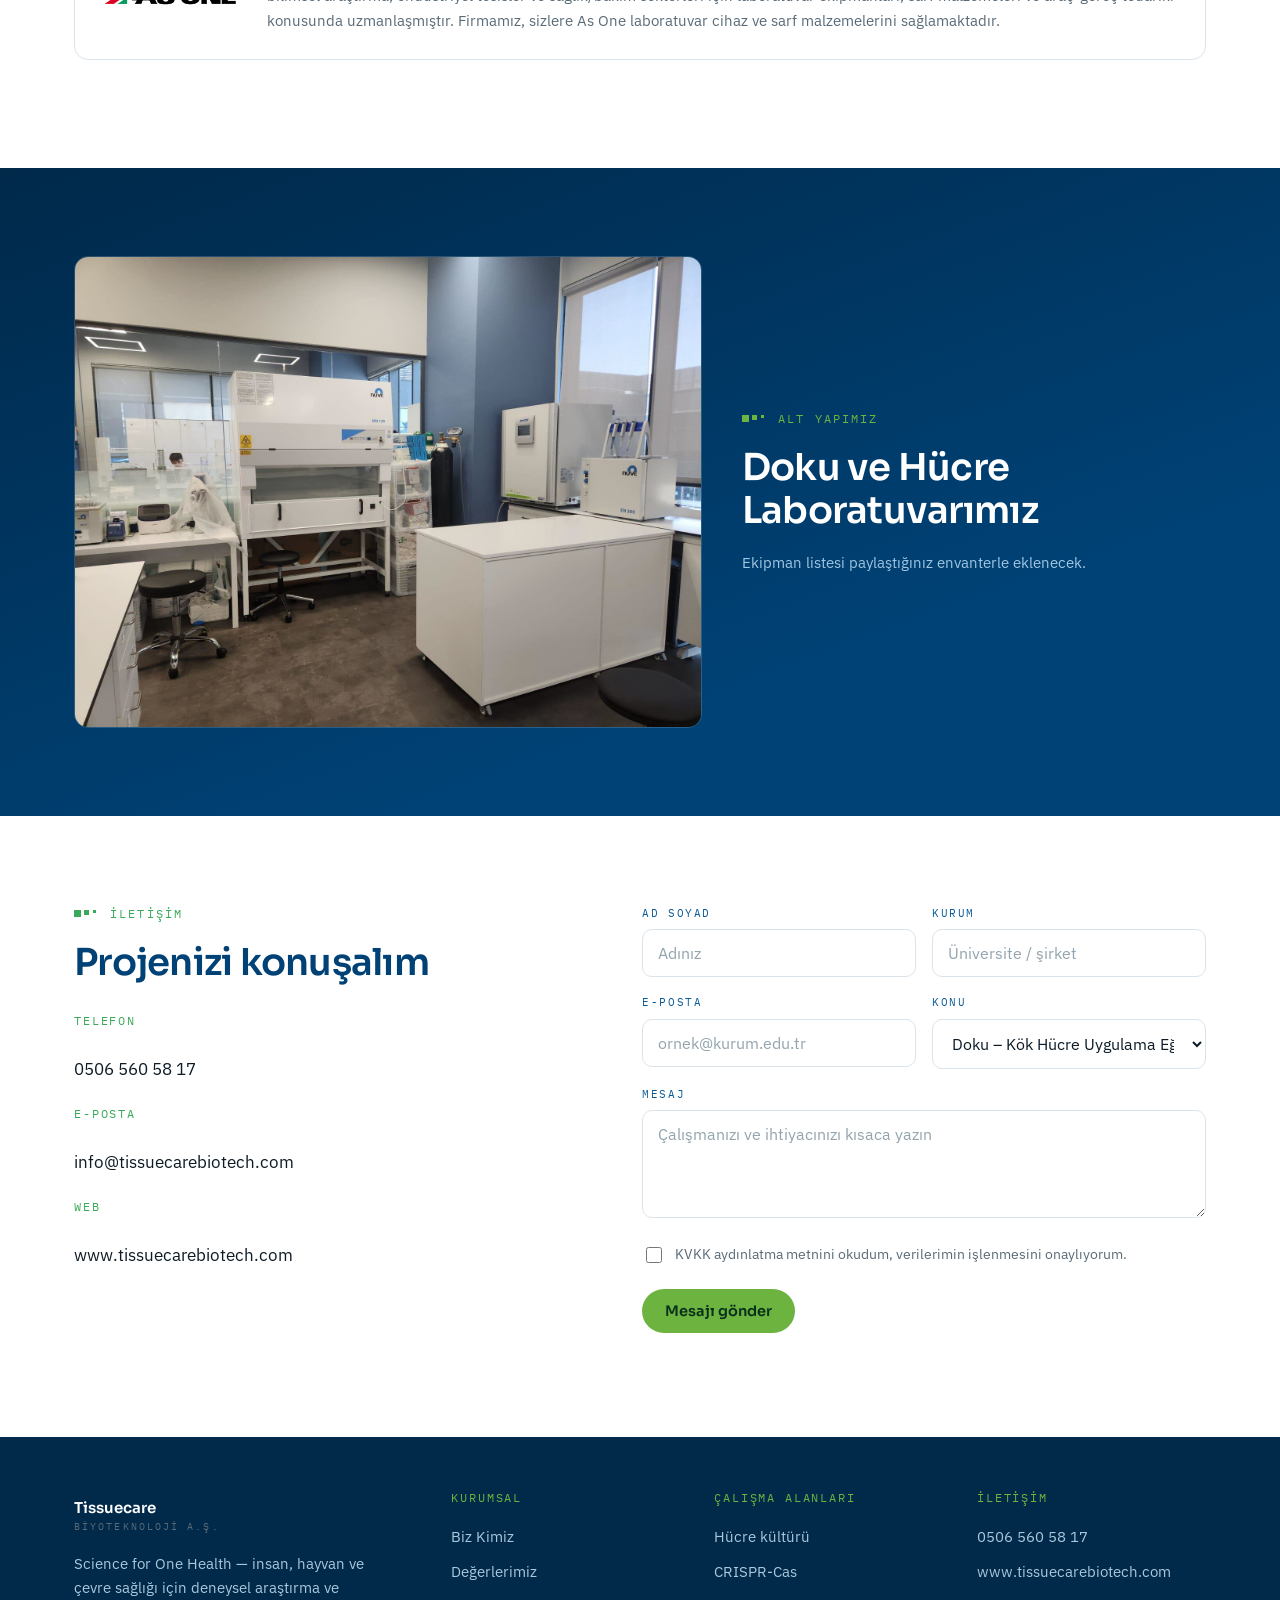
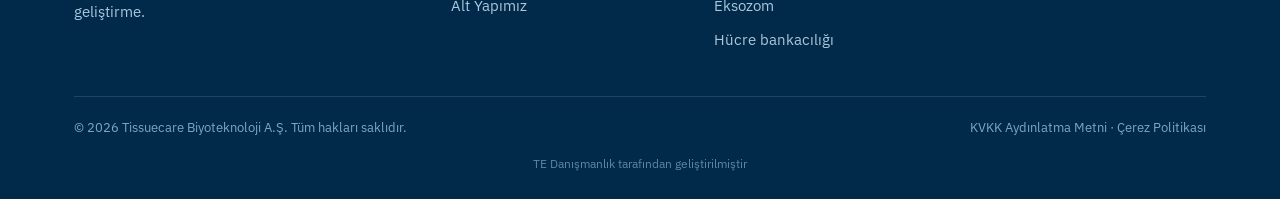
==== commit 09dd5168: "Stack exosome infographics full-width instead of side by side Both infographics pack six mini-panels" ====
--- a/index.html
+++ b/index.html
@@ -200,6 +200,7 @@
 .svc-body .cols{display:grid;grid-template-columns:1fr 1fr;gap:26px}
 .svc-body .ph{border-radius:var(--r);overflow:hidden;border:1px solid var(--line)}
 .svc-body .ph.sm{max-width:420px}
+.svc-body .img-stack{display:grid;gap:20px}
 .svc-body .ph img{width:100%;display:block}
 .svc-meta{display:grid;grid-template-columns:repeat(auto-fit,minmax(170px,1fr));gap:18px;padding:18px 20px;background:var(--paper);border-radius:12px}
 .svc-meta div dt{font-family:"IBM Plex Mono";font-size:11px;letter-spacing:.1em;text-transform:uppercase;color:var(--green)}
@@ -459,7 +460,7 @@
         <summary><span class="n">H-01</span><h3><span data-i18n="egtA.h3">Doku – Kök Hücre Uygulama Eğitimi</span> <span class="suf" data-i18n="egtA.suf">(Modül A)</span></h3><span class="chev" aria-hidden="true">+</span></summary>
         <div class="svc-body" data-i18n-html="egtA.body">
           <p>Sanayi ve akademik alanda çalışan veya çalışmak isteyen uzman ve uzman adaylarına memeli hücre kültürü tekniklerini teorik anlatım ve bire bir uygulama fırsatıyla kazandırmayı amaçlayan bir eğitim programıdır.</p>
-          <div class="ph sm"><img src="assets/images/egitim-doku-kok-hucre.jpg" alt="Doku-Kök Hücre Uygulama Eğitimi'nden bir kare" loading="lazy" width="1024" height="559"></div>
+          <div class="ph sm"><img src="assets/images/egitim-doku-kok-hucre.jpg?v=2" alt="Doku-Kök Hücre Uygulama Eğitimi'nden bir kare" loading="lazy" width="1024" height="559"></div>
           <div><h4>Hedef</h4><p>Aseptik teknik şartlarında memeli hücrelerinin bulundukları dokulardan elde edilmesi; izole memeli hücrelerinin veya hücre hatlarının kültüre edilerek büyütülmesi ve devamlılıklarının sağlanması; kriyoprezervasyon ve kriyoprezerve edilen hücrelerin geri kazanılması süreçleri üzerine bilgi ve deneyim kazandırmaktır.</p></div>
           <div class="cols">
             <div><h4>Program — Kavramsal Eğitim</h4>
@@ -557,9 +558,9 @@
               <li>Ürünlerde sterilite analizleri yapılır.</li>
             </ul>
           </div>
-          <div class="cols">
-            <div class="ph"><img src="assets/images/eksozom-izolasyon-infografik.jpg" alt="Eksozom izolasyon yöntemleri infografiği" loading="lazy" width="1312" height="1199"></div>
-            <div class="ph"><img src="assets/images/eksozom-karakterizasyon-infografik.jpg" alt="Eksozom karakterizasyonu infografiği" loading="lazy" width="1407" height="768"></div>
+          <div class="img-stack">
+            <div class="ph"><img src="assets/images/eksozom-izolasyon-infografik.jpg?v=2" alt="Eksozom izolasyon yöntemleri infografiği" loading="lazy" width="1312" height="1199"></div>
+            <div class="ph"><img src="assets/images/eksozom-karakterizasyon-infografik.jpg?v=2" alt="Eksozom karakterizasyonu infografiği" loading="lazy" width="1407" height="768"></div>
           </div>
           <p class="svc-note">Fiyat ve hizmet şartları için bizimle iletişime geçebilirsiniz.</p>
         </div>
@@ -569,7 +570,7 @@
         <summary><span class="n">H-06</span><h3><span data-i18n="gen.h3">Memeli ve Prokaryotik Hücrelerde Gen ve Transkripsiyon Düzenleme İşlemleri</span></h3><span class="chev" aria-hidden="true">+</span></summary>
         <div class="svc-body" data-i18n-html="gen.body">
           <ul><li>Gen aktarımı</li><li>CRISPR Cas13d aracılı kalıcı knockdown</li><li>CRISPR Cas9 ile gen knockout</li></ul>
-          <div class="ph"><img src="assets/images/gen-crispr-infografik.jpg" alt="Gen aktarma ve CRISPR teknolojileri infografiği" loading="lazy" width="1312" height="1199"></div>
+          <div class="ph"><img src="assets/images/gen-crispr-infografik.jpg?v=2" alt="Gen aktarma ve CRISPR teknolojileri infografiği" loading="lazy" width="1312" height="1199"></div>
           <p class="svc-note">Fiyat ve hizmet şartları için bizimle iletişime geçebilirsiniz.</p>
         </div>
       </details>
@@ -644,7 +645,7 @@
               <p>Antimikrobiyal duyarlılık testleri, CLSI M02 ve M100 kılavuzlarında belirtilen kriterlere uygun olarak disk difüzyon yöntemiyle de sunulmaktadır.</p>
             </div>
           </div>
-          <div class="ph"><img src="assets/images/antimikrobiyal-infografik.jpg" alt="Antimikrobiyal analiz hizmetleri infografiği" loading="lazy" width="1312" height="1199"></div>
+          <div class="ph"><img src="assets/images/antimikrobiyal-infografik.jpg?v=2" alt="Antimikrobiyal analiz hizmetleri infografiği" loading="lazy" width="1312" height="1199"></div>
           <p class="svc-note">Fiyat ve hizmet şartları için bizimle iletişime geçebilirsiniz.</p>
         </div>
       </details>
@@ -821,7 +822,7 @@
     'svc.suffix':'(deneysel kullanım amaçlı)','svc.desc':'Açıklama eklenecek.','svc.cta1':'Bilgi alın','svc.cta2':'Numune gönderin',
     'egtA.h3':'Doku – Kök Hücre Uygulama Eğitimi','egtA.suf':'(Modül A)',
     'egtA.body':`<p>Sanayi ve akademik alanda çalışan veya çalışmak isteyen uzman ve uzman adaylarına memeli hücre kültürü tekniklerini teorik anlatım ve bire bir uygulama fırsatıyla kazandırmayı amaçlayan bir eğitim programıdır.</p>
-      <div class="ph sm"><img src="assets/images/egitim-doku-kok-hucre.jpg" alt="Doku-Kök Hücre Uygulama Eğitimi'nden bir kare" loading="lazy" width="1024" height="559"></div>
+      <div class="ph sm"><img src="assets/images/egitim-doku-kok-hucre.jpg?v=2" alt="Doku-Kök Hücre Uygulama Eğitimi'nden bir kare" loading="lazy" width="1024" height="559"></div>
       <div><h4>Hedef</h4><p>Aseptik teknik şartlarında memeli hücrelerinin bulundukları dokulardan elde edilmesi; izole memeli hücrelerinin veya hücre hatlarının kültüre edilerek büyütülmesi ve devamlılıklarının sağlanması; kriyoprezervasyon ve kriyoprezerve edilen hücrelerin geri kazanılması süreçleri üzerine bilgi ve deneyim kazandırmaktır.</p></div>
       <div class="cols">
         <div><h4>Program — Kavramsal Eğitim</h4>
@@ -899,14 +900,14 @@
           <li>Ürünlerde sterilite analizleri yapılır.</li>
         </ul>
       </div>
-      <div class="cols">
-        <div class="ph"><img src="assets/images/eksozom-izolasyon-infografik.jpg" alt="Eksozom izolasyon yöntemleri infografiği" loading="lazy" width="1312" height="1199"></div>
-        <div class="ph"><img src="assets/images/eksozom-karakterizasyon-infografik.jpg" alt="Eksozom karakterizasyonu infografiği" loading="lazy" width="1407" height="768"></div>
-      </div>
+      <div class="img-stack">
+            <div class="ph"><img src="assets/images/eksozom-izolasyon-infografik.jpg?v=2" alt="Eksozom izolasyon yöntemleri infografiği" loading="lazy" width="1312" height="1199"></div>
+            <div class="ph"><img src="assets/images/eksozom-karakterizasyon-infografik.jpg?v=2" alt="Eksozom karakterizasyonu infografiği" loading="lazy" width="1407" height="768"></div>
+          </div>
       <p class="svc-note">Fiyat ve hizmet şartları için bizimle iletişime geçebilirsiniz.</p>`,
     'gen.h3':'Memeli ve Prokaryotik Hücrelerde Gen ve Transkripsiyon Düzenleme İşlemleri',
     'gen.body':`<ul><li>Gen aktarımı</li><li>CRISPR Cas13d aracılı kalıcı knockdown</li><li>CRISPR Cas9 ile gen knockout</li></ul>
-      <div class="ph"><img src="assets/images/gen-crispr-infografik.jpg" alt="Gen aktarma ve CRISPR teknolojileri infografiği" loading="lazy" width="1312" height="1199"></div>
+      <div class="ph"><img src="assets/images/gen-crispr-infografik.jpg?v=2" alt="Gen aktarma ve CRISPR teknolojileri infografiği" loading="lazy" width="1312" height="1199"></div>
       <p class="svc-note">Fiyat ve hizmet şartları için bizimle iletişime geçebilirsiniz.</p>`,
     'mtt.h3':'MTT Analizi',
     'mtt.body':`<ul>
@@ -959,7 +960,7 @@
           <p>Antimikrobiyal duyarlılık testleri, CLSI M02 ve M100 kılavuzlarında belirtilen kriterlere uygun olarak disk difüzyon yöntemiyle de sunulmaktadır.</p>
         </div>
       </div>
-      <div class="ph"><img src="assets/images/antimikrobiyal-infografik.jpg" alt="Antimikrobiyal analiz hizmetleri infografiği" loading="lazy" width="1312" height="1199"></div>
+      <div class="ph"><img src="assets/images/antimikrobiyal-infografik.jpg?v=2" alt="Antimikrobiyal analiz hizmetleri infografiği" loading="lazy" width="1312" height="1199"></div>
       <p class="svc-note">Fiyat ve hizmet şartları için bizimle iletişime geçebilirsiniz.</p>`,
     'markalar.eyebrow':'Yetkili Temsilcisi Olduğumuz Markalar','markalar.h2':'Temsil ettiğimiz markalar',
     'markalar.p':'Diğer marka logoları ve ürün grupları eklendikçe bu alan güncellenecek.',
@@ -1033,7 +1034,7 @@
     'svc.suffix':'(for experimental use)','svc.desc':'Description to be added.','svc.cta1':'Get Info','svc.cta2':'Send a Sample',
     'egtA.h3':'Tissue–Stem Cell Application Training','egtA.suf':'(Module A)',
     'egtA.body':`<p>A training program for professionals and prospective professionals in industry and academia, designed to build mammalian cell culture skills through theoretical instruction and one-on-one hands-on practice.</p>
-      <div class="ph sm"><img src="assets/images/egitim-doku-kok-hucre.jpg" alt="A moment from the Tissue–Stem Cell Application Training" loading="lazy" width="1024" height="559"></div>
+      <div class="ph sm"><img src="assets/images/egitim-doku-kok-hucre.jpg?v=2" alt="A moment from the Tissue–Stem Cell Application Training" loading="lazy" width="1024" height="559"></div>
       <div><h4>Objective</h4><p>To provide knowledge and hands-on experience in obtaining mammalian cells from their tissues of origin under aseptic conditions; culturing and expanding isolated mammalian cells or cell lines while maintaining their continuity; and the processes of cryopreservation and recovering cryopreserved cells.</p></div>
       <div class="cols">
         <div><h4>Program — Conceptual Training</h4>
@@ -1111,14 +1112,14 @@
           <li>Sterility testing is performed on all products.</li>
         </ul>
       </div>
-      <div class="cols">
-        <div class="ph"><img src="assets/images/eksozom-izolasyon-infografik.jpg" alt="Exosome isolation methods infographic" loading="lazy" width="1312" height="1199"></div>
-        <div class="ph"><img src="assets/images/eksozom-karakterizasyon-infografik.jpg" alt="Exosome characterization infographic" loading="lazy" width="1407" height="768"></div>
-      </div>
+      <div class="img-stack">
+            <div class="ph"><img src="assets/images/eksozom-izolasyon-infografik.jpg?v=2" alt="Exosome isolation methods infographic" loading="lazy" width="1312" height="1199"></div>
+            <div class="ph"><img src="assets/images/eksozom-karakterizasyon-infografik.jpg?v=2" alt="Exosome characterization infographic" loading="lazy" width="1407" height="768"></div>
+          </div>
       <p class="svc-note">Please contact us for pricing and service terms.</p>`,
     'gen.h3':'Gene and Transcription Regulation in Mammalian and Prokaryotic Cells',
     'gen.body':`<ul><li>Gene transfer</li><li>CRISPR Cas13d–mediated permanent knockdown</li><li>Gene knockout with CRISPR Cas9</li></ul>
-      <div class="ph"><img src="assets/images/gen-crispr-infografik.jpg" alt="Gene transfer and CRISPR technologies infographic" loading="lazy" width="1312" height="1199"></div>
+      <div class="ph"><img src="assets/images/gen-crispr-infografik.jpg?v=2" alt="Gene transfer and CRISPR technologies infographic" loading="lazy" width="1312" height="1199"></div>
       <p class="svc-note">Please contact us for pricing and service terms.</p>`,
     'mtt.h3':'MTT Assay',
     'mtt.body':`<ul>
@@ -1171,7 +1172,7 @@
           <p>Antimicrobial susceptibility testing is also offered via the disk diffusion method, in accordance with the criteria specified in the CLSI M02 and M100 guidelines.</p>
         </div>
       </div>
-      <div class="ph"><img src="assets/images/antimikrobiyal-infografik.jpg" alt="Antimicrobial testing services infographic" loading="lazy" width="1312" height="1199"></div>
+      <div class="ph"><img src="assets/images/antimikrobiyal-infografik.jpg?v=2" alt="Antimicrobial testing services infographic" loading="lazy" width="1312" height="1199"></div>
       <p class="svc-note">Please contact us for pricing and service terms.</p>`,
     'markalar.eyebrow':'Brands We Represent','markalar.h2':'Brands we represent',
     'markalar.p':'This area will be updated as more brand logos and product groups are added.',
@@ -1245,7 +1246,7 @@
     'svc.suffix':'(実験用)','svc.desc':'説明は追って追加されます。','svc.cta1':'詳細を見る','svc.cta2':'サンプルを送る',
     'egtA.h3':'組織・幹細胞応用トレーニング','egtA.suf':'(モジュールA)',
     'egtA.body':`<p>産業界・学術界で活躍する、またはこれから活躍したい専門家・専門家候補を対象に、哺乳類細胞培養技術を座学と個別実習の両方で習得できるトレーニングプログラムです。</p>
-      <div class="ph sm"><img src="assets/images/egitim-doku-kok-hucre.jpg" alt="組織・幹細胞応用トレーニングの様子" loading="lazy" width="1024" height="559"></div>
+      <div class="ph sm"><img src="assets/images/egitim-doku-kok-hucre.jpg?v=2" alt="組織・幹細胞応用トレーニングの様子" loading="lazy" width="1024" height="559"></div>
       <div><h4>目標</h4><p>無菌操作条件下で組織から哺乳類細胞を採取すること、単離した哺乳類細胞や細胞株を培養・増殖させて継続的に維持すること、そして凍結保存および凍結保存細胞の回収プロセスについて、知識と実務経験を身につけることを目的としています。</p></div>
       <div class="cols">
         <div><h4>プログラム — 座学</h4>
@@ -1323,14 +1324,14 @@
           <li>製品の無菌検査を実施します。</li>
         </ul>
       </div>
-      <div class="cols">
-        <div class="ph"><img src="assets/images/eksozom-izolasyon-infografik.jpg" alt="エクソソーム単離方法のインフォグラフィック" loading="lazy" width="1312" height="1199"></div>
-        <div class="ph"><img src="assets/images/eksozom-karakterizasyon-infografik.jpg" alt="エクソソームキャラクタリゼーションのインフォグラフィック" loading="lazy" width="1407" height="768"></div>
-      </div>
+      <div class="img-stack">
+            <div class="ph"><img src="assets/images/eksozom-izolasyon-infografik.jpg?v=2" alt="エクソソーム単離方法のインフォグラフィック" loading="lazy" width="1312" height="1199"></div>
+            <div class="ph"><img src="assets/images/eksozom-karakterizasyon-infografik.jpg?v=2" alt="エクソソームキャラクタリゼーションのインフォグラフィック" loading="lazy" width="1407" height="768"></div>
+          </div>
       <p class="svc-note">価格およびサービス条件についてはお問い合わせください。</p>`,
     'gen.h3':'哺乳類・原核細胞における遺伝子・転写制御処理',
     'gen.body':`<ul><li>遺伝子導入</li><li>CRISPR Cas13dによる恒久的ノックダウン</li><li>CRISPR Cas9による遺伝子ノックアウト</li></ul>
-      <div class="ph"><img src="assets/images/gen-crispr-infografik.jpg" alt="遺伝子導入・CRISPR技術のインフォグラフィック" loading="lazy" width="1312" height="1199"></div>
+      <div class="ph"><img src="assets/images/gen-crispr-infografik.jpg?v=2" alt="遺伝子導入・CRISPR技術のインフォグラフィック" loading="lazy" width="1312" height="1199"></div>
       <p class="svc-note">価格およびサービス条件についてはお問い合わせください。</p>`,
     'mtt.h3':'MTTアッセイ',
     'mtt.body':`<ul>
@@ -1383,7 +1384,7 @@
           <p>CLSI M02およびM100ガイドラインに定められた基準に従い、ディスク拡散法による薬剤感受性試験も提供しています。</p>
         </div>
       </div>
-      <div class="ph"><img src="assets/images/antimikrobiyal-infografik.jpg" alt="抗菌性試験サービスのインフォグラフィック" loading="lazy" width="1312" height="1199"></div>
+      <div class="ph"><img src="assets/images/antimikrobiyal-infografik.jpg?v=2" alt="抗菌性試験サービスのインフォグラフィック" loading="lazy" width="1312" height="1199"></div>
       <p class="svc-note">価格およびサービス条件についてはお問い合わせください。</p>`,
     'markalar.eyebrow':'正規代理店ブランド','markalar.h2':'取扱ブランド',
     'markalar.p':'他のブランドロゴや製品カテゴリーが追加され次第、このエリアも更新されます。',
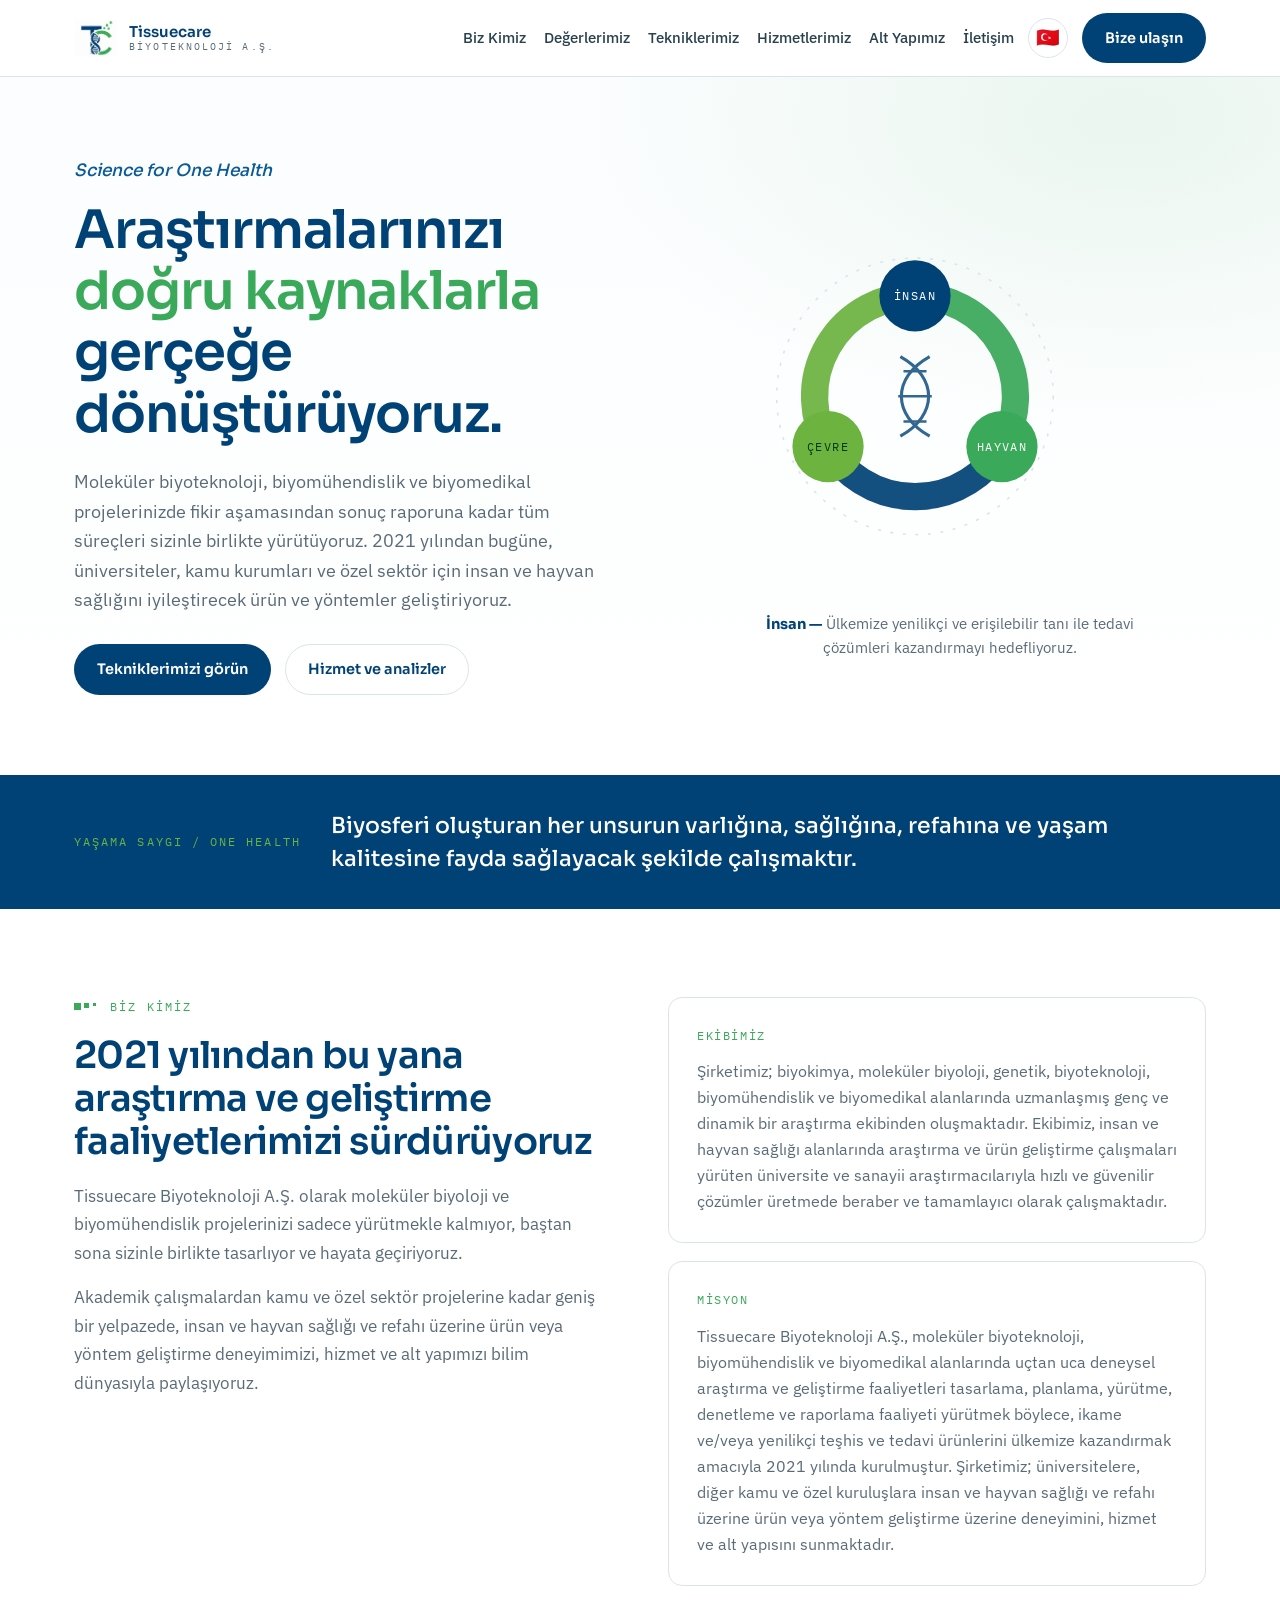
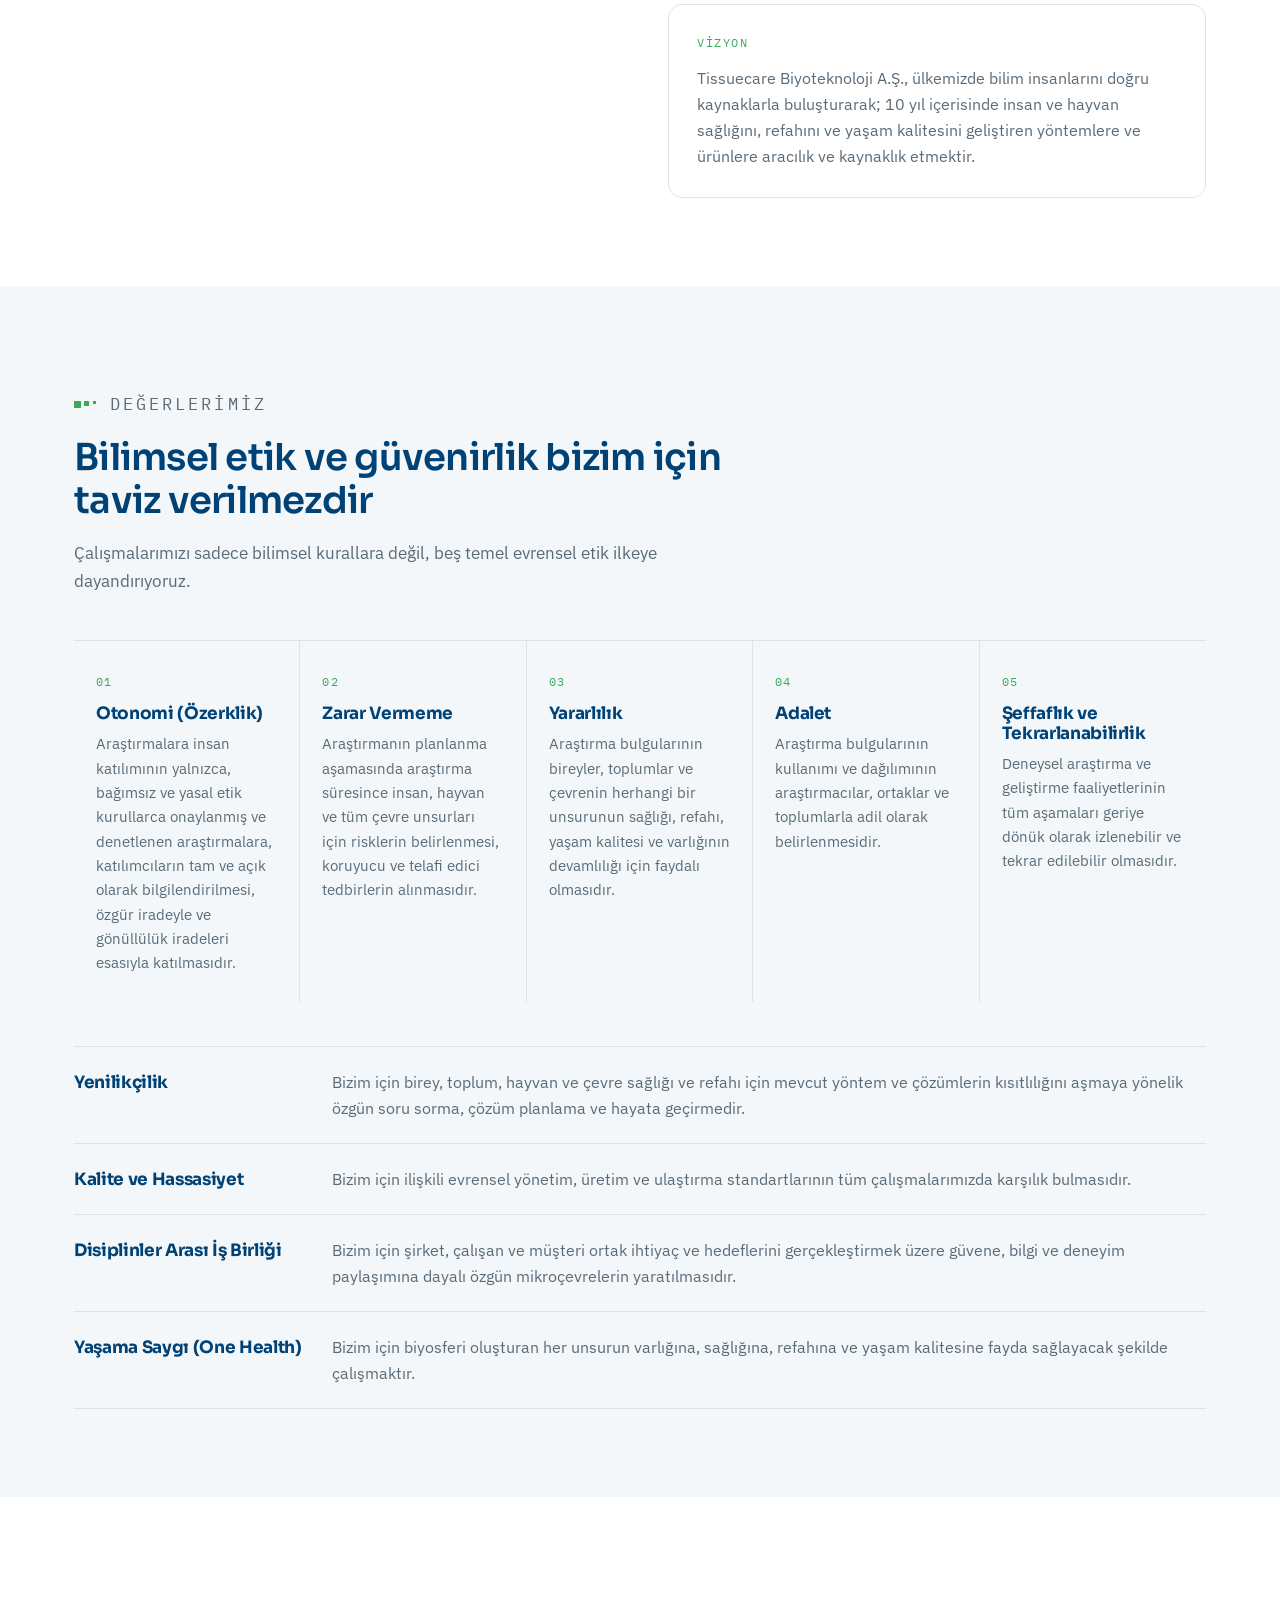
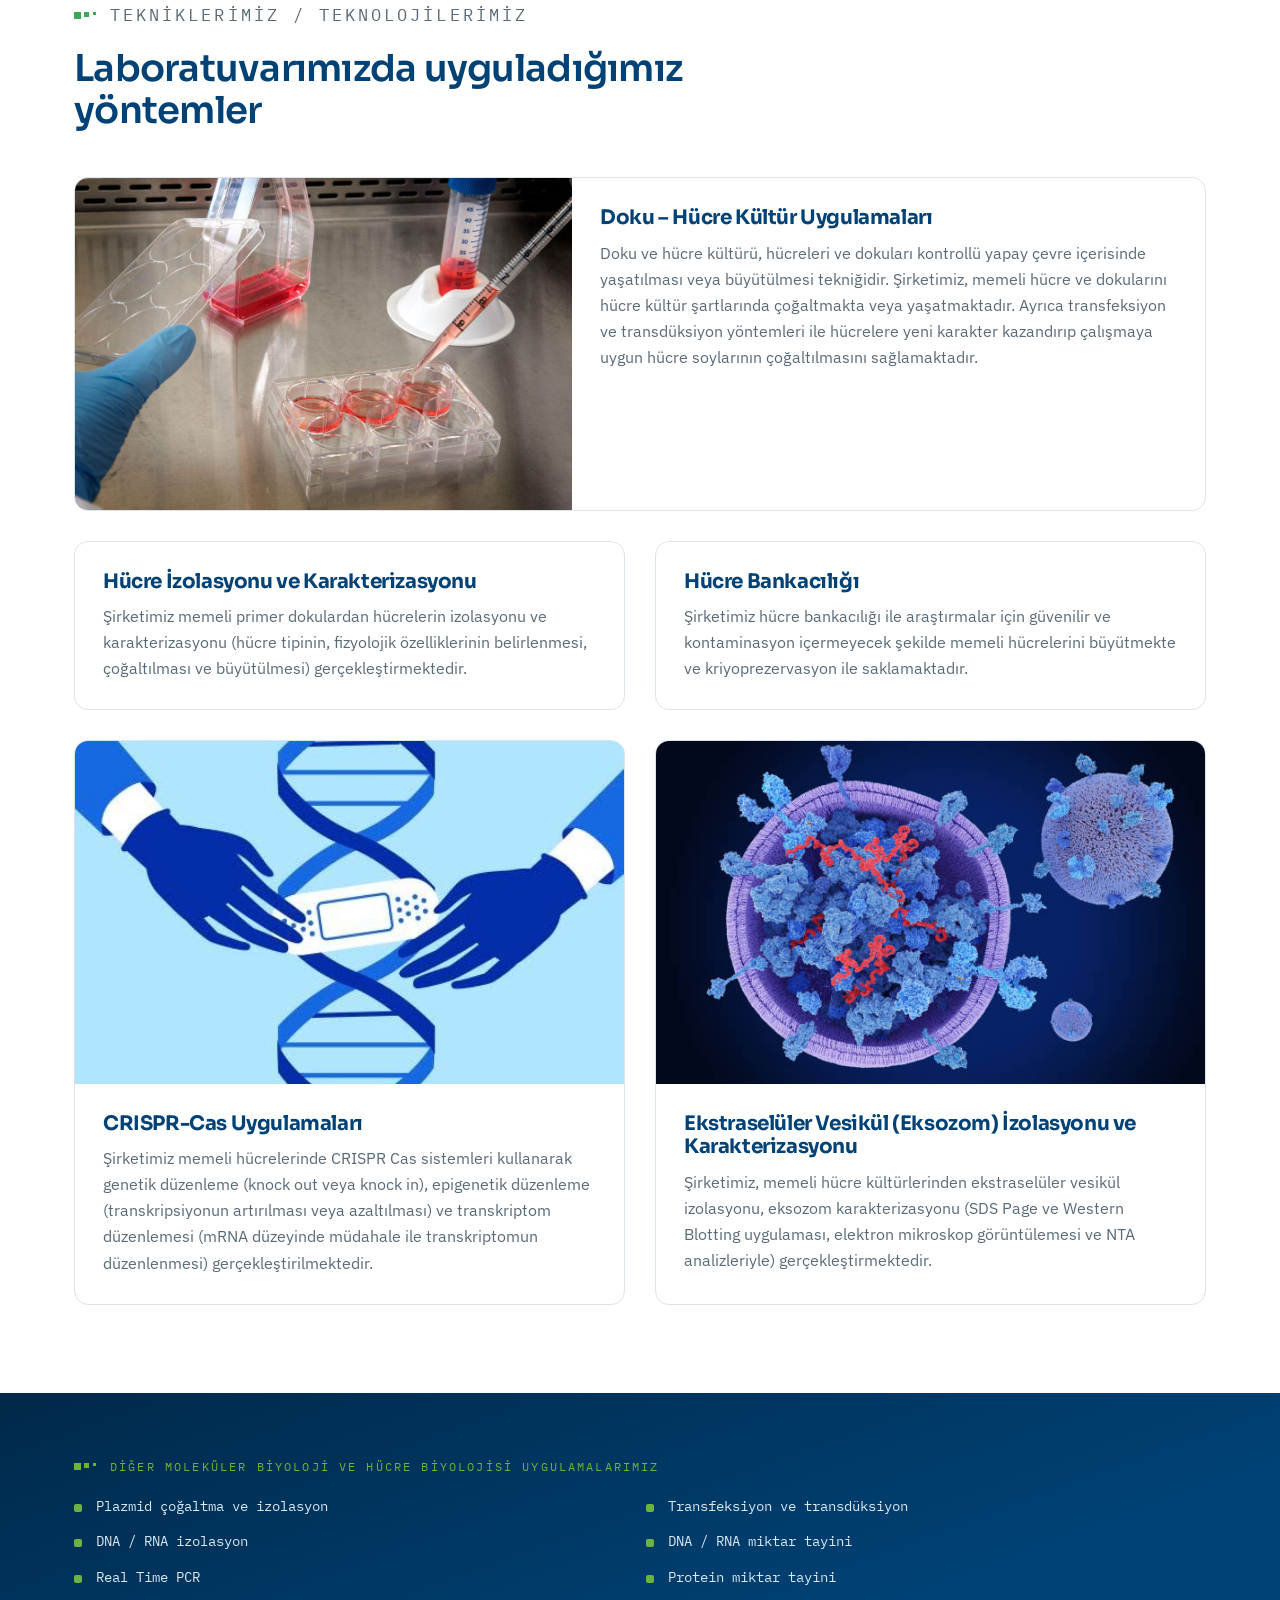
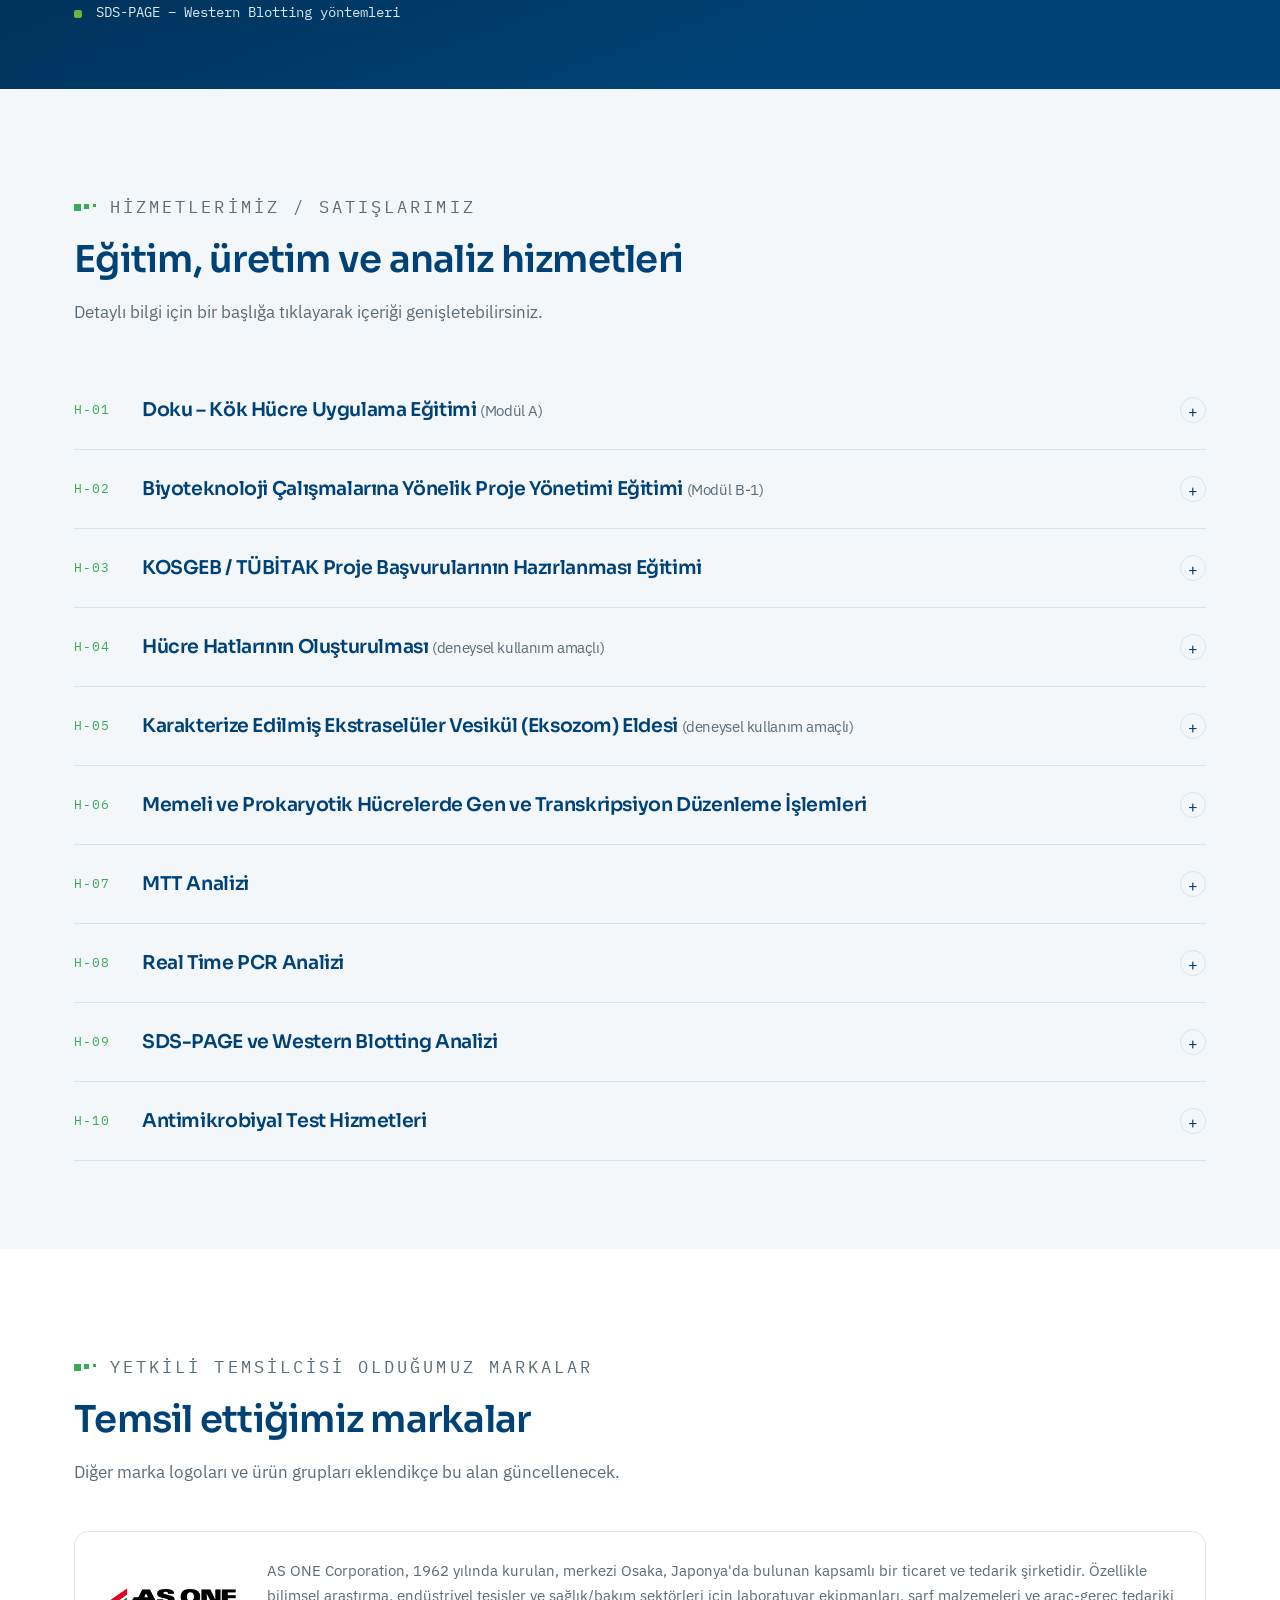
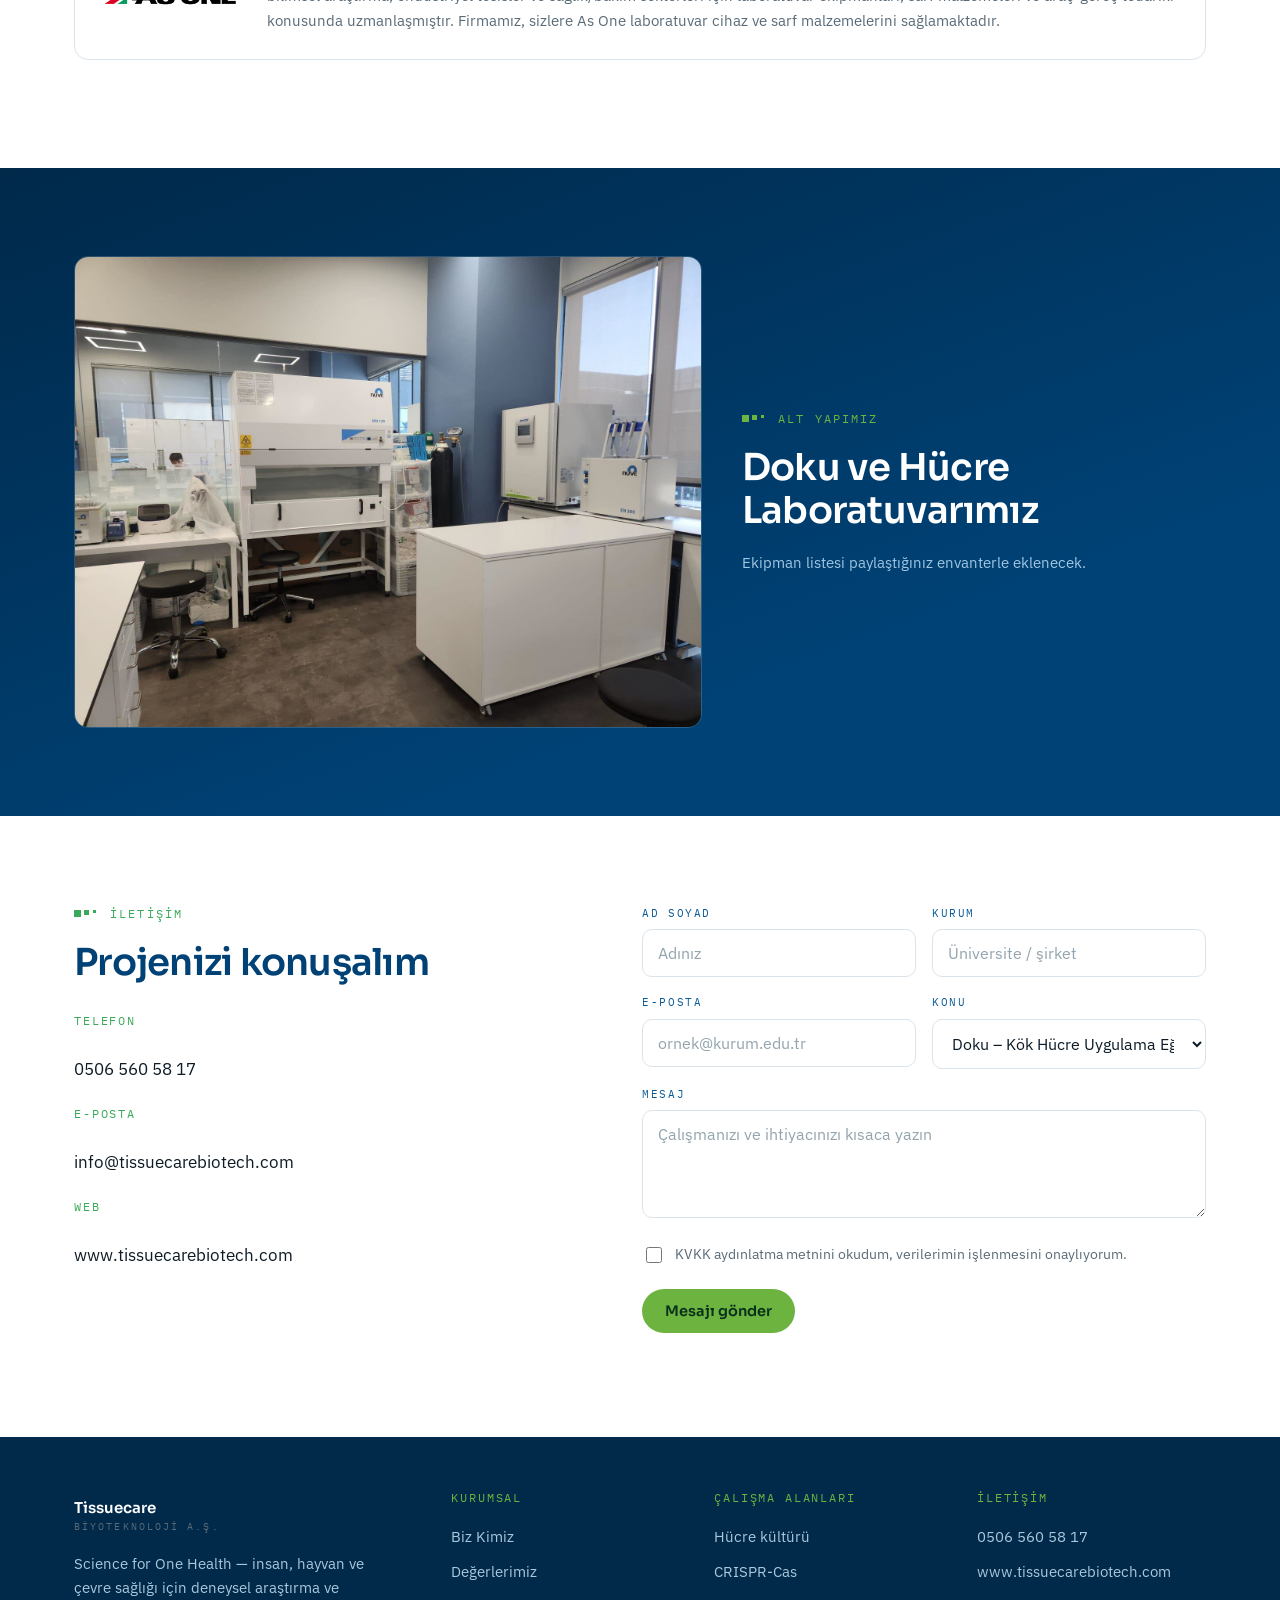
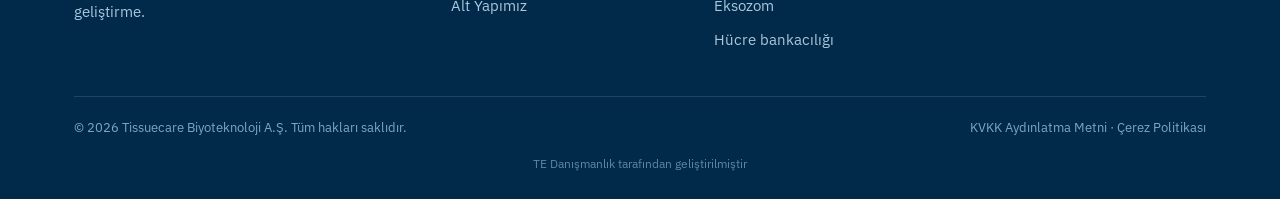
==== commit b2d0114c: "Give service photos/infographics breathing room on mobile Full-bleed edge-to-edge images looked cram" ====
--- a/index.html
+++ b/index.html
@@ -270,6 +270,8 @@
   .svc-detail summary{gap:12px}
   .svc-detail summary h3{font-size:16.5px}
   .brand-card{flex-direction:column;align-items:flex-start;gap:16px}
+  .svc-body .ph,.svc-body .ph.sm{max-width:90%;margin-inline:auto}
+  .lab img{max-width:90%;margin-inline:auto}
 }
 @media (prefers-reduced-motion:reduce){*{animation:none!important;transition:none!important}.rv{opacity:1;transform:none}html{scroll-behavior:auto}}
 </style>
@@ -559,8 +561,8 @@
             </ul>
           </div>
           <div class="img-stack">
-            <div class="ph"><img src="assets/images/eksozom-izolasyon-infografik.jpg?v=2" alt="Eksozom izolasyon yöntemleri infografiği" loading="lazy" width="1312" height="1199"></div>
-            <div class="ph"><img src="assets/images/eksozom-karakterizasyon-infografik.jpg?v=2" alt="Eksozom karakterizasyonu infografiği" loading="lazy" width="1407" height="768"></div>
+            <div class="ph"><img src="assets/images/eksozom-izolasyon-infografik.jpg?v=3" alt="Eksozom izolasyon yöntemleri infografiği" loading="lazy" width="1312" height="1199"></div>
+            <div class="ph"><img src="assets/images/eksozom-karakterizasyon-infografik.jpg?v=3" alt="Eksozom karakterizasyonu infografiği" loading="lazy" width="1407" height="768"></div>
           </div>
           <p class="svc-note">Fiyat ve hizmet şartları için bizimle iletişime geçebilirsiniz.</p>
         </div>
@@ -570,7 +572,7 @@
         <summary><span class="n">H-06</span><h3><span data-i18n="gen.h3">Memeli ve Prokaryotik Hücrelerde Gen ve Transkripsiyon Düzenleme İşlemleri</span></h3><span class="chev" aria-hidden="true">+</span></summary>
         <div class="svc-body" data-i18n-html="gen.body">
           <ul><li>Gen aktarımı</li><li>CRISPR Cas13d aracılı kalıcı knockdown</li><li>CRISPR Cas9 ile gen knockout</li></ul>
-          <div class="ph"><img src="assets/images/gen-crispr-infografik.jpg?v=2" alt="Gen aktarma ve CRISPR teknolojileri infografiği" loading="lazy" width="1312" height="1199"></div>
+          <div class="ph"><img src="assets/images/gen-crispr-infografik.jpg?v=3" alt="Gen aktarma ve CRISPR teknolojileri infografiği" loading="lazy" width="1312" height="1199"></div>
           <p class="svc-note">Fiyat ve hizmet şartları için bizimle iletişime geçebilirsiniz.</p>
         </div>
       </details>
@@ -645,7 +647,7 @@
               <p>Antimikrobiyal duyarlılık testleri, CLSI M02 ve M100 kılavuzlarında belirtilen kriterlere uygun olarak disk difüzyon yöntemiyle de sunulmaktadır.</p>
             </div>
           </div>
-          <div class="ph"><img src="assets/images/antimikrobiyal-infografik.jpg?v=2" alt="Antimikrobiyal analiz hizmetleri infografiği" loading="lazy" width="1312" height="1199"></div>
+          <div class="ph"><img src="assets/images/antimikrobiyal-infografik.jpg?v=3" alt="Antimikrobiyal analiz hizmetleri infografiği" loading="lazy" width="1312" height="1199"></div>
           <p class="svc-note">Fiyat ve hizmet şartları için bizimle iletişime geçebilirsiniz.</p>
         </div>
       </details>
@@ -901,13 +903,13 @@
         </ul>
       </div>
       <div class="img-stack">
-            <div class="ph"><img src="assets/images/eksozom-izolasyon-infografik.jpg?v=2" alt="Eksozom izolasyon yöntemleri infografiği" loading="lazy" width="1312" height="1199"></div>
-            <div class="ph"><img src="assets/images/eksozom-karakterizasyon-infografik.jpg?v=2" alt="Eksozom karakterizasyonu infografiği" loading="lazy" width="1407" height="768"></div>
+            <div class="ph"><img src="assets/images/eksozom-izolasyon-infografik.jpg?v=3" alt="Eksozom izolasyon yöntemleri infografiği" loading="lazy" width="1312" height="1199"></div>
+            <div class="ph"><img src="assets/images/eksozom-karakterizasyon-infografik.jpg?v=3" alt="Eksozom karakterizasyonu infografiği" loading="lazy" width="1407" height="768"></div>
           </div>
       <p class="svc-note">Fiyat ve hizmet şartları için bizimle iletişime geçebilirsiniz.</p>`,
     'gen.h3':'Memeli ve Prokaryotik Hücrelerde Gen ve Transkripsiyon Düzenleme İşlemleri',
     'gen.body':`<ul><li>Gen aktarımı</li><li>CRISPR Cas13d aracılı kalıcı knockdown</li><li>CRISPR Cas9 ile gen knockout</li></ul>
-      <div class="ph"><img src="assets/images/gen-crispr-infografik.jpg?v=2" alt="Gen aktarma ve CRISPR teknolojileri infografiği" loading="lazy" width="1312" height="1199"></div>
+      <div class="ph"><img src="assets/images/gen-crispr-infografik.jpg?v=3" alt="Gen aktarma ve CRISPR teknolojileri infografiği" loading="lazy" width="1312" height="1199"></div>
       <p class="svc-note">Fiyat ve hizmet şartları için bizimle iletişime geçebilirsiniz.</p>`,
     'mtt.h3':'MTT Analizi',
     'mtt.body':`<ul>
@@ -960,7 +962,7 @@
           <p>Antimikrobiyal duyarlılık testleri, CLSI M02 ve M100 kılavuzlarında belirtilen kriterlere uygun olarak disk difüzyon yöntemiyle de sunulmaktadır.</p>
         </div>
       </div>
-      <div class="ph"><img src="assets/images/antimikrobiyal-infografik.jpg?v=2" alt="Antimikrobiyal analiz hizmetleri infografiği" loading="lazy" width="1312" height="1199"></div>
+      <div class="ph"><img src="assets/images/antimikrobiyal-infografik.jpg?v=3" alt="Antimikrobiyal analiz hizmetleri infografiği" loading="lazy" width="1312" height="1199"></div>
       <p class="svc-note">Fiyat ve hizmet şartları için bizimle iletişime geçebilirsiniz.</p>`,
     'markalar.eyebrow':'Yetkili Temsilcisi Olduğumuz Markalar','markalar.h2':'Temsil ettiğimiz markalar',
     'markalar.p':'Diğer marka logoları ve ürün grupları eklendikçe bu alan güncellenecek.',
@@ -1113,13 +1115,13 @@
         </ul>
       </div>
       <div class="img-stack">
-            <div class="ph"><img src="assets/images/eksozom-izolasyon-infografik.jpg?v=2" alt="Exosome isolation methods infographic" loading="lazy" width="1312" height="1199"></div>
-            <div class="ph"><img src="assets/images/eksozom-karakterizasyon-infografik.jpg?v=2" alt="Exosome characterization infographic" loading="lazy" width="1407" height="768"></div>
+            <div class="ph"><img src="assets/images/eksozom-izolasyon-infografik.jpg?v=3" alt="Exosome isolation methods infographic" loading="lazy" width="1312" height="1199"></div>
+            <div class="ph"><img src="assets/images/eksozom-karakterizasyon-infografik.jpg?v=3" alt="Exosome characterization infographic" loading="lazy" width="1407" height="768"></div>
           </div>
       <p class="svc-note">Please contact us for pricing and service terms.</p>`,
     'gen.h3':'Gene and Transcription Regulation in Mammalian and Prokaryotic Cells',
     'gen.body':`<ul><li>Gene transfer</li><li>CRISPR Cas13d–mediated permanent knockdown</li><li>Gene knockout with CRISPR Cas9</li></ul>
-      <div class="ph"><img src="assets/images/gen-crispr-infografik.jpg?v=2" alt="Gene transfer and CRISPR technologies infographic" loading="lazy" width="1312" height="1199"></div>
+      <div class="ph"><img src="assets/images/gen-crispr-infografik.jpg?v=3" alt="Gene transfer and CRISPR technologies infographic" loading="lazy" width="1312" height="1199"></div>
       <p class="svc-note">Please contact us for pricing and service terms.</p>`,
     'mtt.h3':'MTT Assay',
     'mtt.body':`<ul>
@@ -1172,7 +1174,7 @@
           <p>Antimicrobial susceptibility testing is also offered via the disk diffusion method, in accordance with the criteria specified in the CLSI M02 and M100 guidelines.</p>
         </div>
       </div>
-      <div class="ph"><img src="assets/images/antimikrobiyal-infografik.jpg?v=2" alt="Antimicrobial testing services infographic" loading="lazy" width="1312" height="1199"></div>
+      <div class="ph"><img src="assets/images/antimikrobiyal-infografik.jpg?v=3" alt="Antimicrobial testing services infographic" loading="lazy" width="1312" height="1199"></div>
       <p class="svc-note">Please contact us for pricing and service terms.</p>`,
     'markalar.eyebrow':'Brands We Represent','markalar.h2':'Brands we represent',
     'markalar.p':'This area will be updated as more brand logos and product groups are added.',
@@ -1325,13 +1327,13 @@
         </ul>
       </div>
       <div class="img-stack">
-            <div class="ph"><img src="assets/images/eksozom-izolasyon-infografik.jpg?v=2" alt="エクソソーム単離方法のインフォグラフィック" loading="lazy" width="1312" height="1199"></div>
-            <div class="ph"><img src="assets/images/eksozom-karakterizasyon-infografik.jpg?v=2" alt="エクソソームキャラクタリゼーションのインフォグラフィック" loading="lazy" width="1407" height="768"></div>
+            <div class="ph"><img src="assets/images/eksozom-izolasyon-infografik.jpg?v=3" alt="エクソソーム単離方法のインフォグラフィック" loading="lazy" width="1312" height="1199"></div>
+            <div class="ph"><img src="assets/images/eksozom-karakterizasyon-infografik.jpg?v=3" alt="エクソソームキャラクタリゼーションのインフォグラフィック" loading="lazy" width="1407" height="768"></div>
           </div>
       <p class="svc-note">価格およびサービス条件についてはお問い合わせください。</p>`,
     'gen.h3':'哺乳類・原核細胞における遺伝子・転写制御処理',
     'gen.body':`<ul><li>遺伝子導入</li><li>CRISPR Cas13dによる恒久的ノックダウン</li><li>CRISPR Cas9による遺伝子ノックアウト</li></ul>
-      <div class="ph"><img src="assets/images/gen-crispr-infografik.jpg?v=2" alt="遺伝子導入・CRISPR技術のインフォグラフィック" loading="lazy" width="1312" height="1199"></div>
+      <div class="ph"><img src="assets/images/gen-crispr-infografik.jpg?v=3" alt="遺伝子導入・CRISPR技術のインフォグラフィック" loading="lazy" width="1312" height="1199"></div>
       <p class="svc-note">価格およびサービス条件についてはお問い合わせください。</p>`,
     'mtt.h3':'MTTアッセイ',
     'mtt.body':`<ul>
@@ -1384,7 +1386,7 @@
           <p>CLSI M02およびM100ガイドラインに定められた基準に従い、ディスク拡散法による薬剤感受性試験も提供しています。</p>
         </div>
       </div>
-      <div class="ph"><img src="assets/images/antimikrobiyal-infografik.jpg?v=2" alt="抗菌性試験サービスのインフォグラフィック" loading="lazy" width="1312" height="1199"></div>
+      <div class="ph"><img src="assets/images/antimikrobiyal-infografik.jpg?v=3" alt="抗菌性試験サービスのインフォグラフィック" loading="lazy" width="1312" height="1199"></div>
       <p class="svc-note">価格およびサービス条件についてはお問い合わせください。</p>`,
     'markalar.eyebrow':'正規代理店ブランド','markalar.h2':'取扱ブランド',
     'markalar.p':'他のブランドロゴや製品カテゴリーが追加され次第、このエリアも更新されます。',
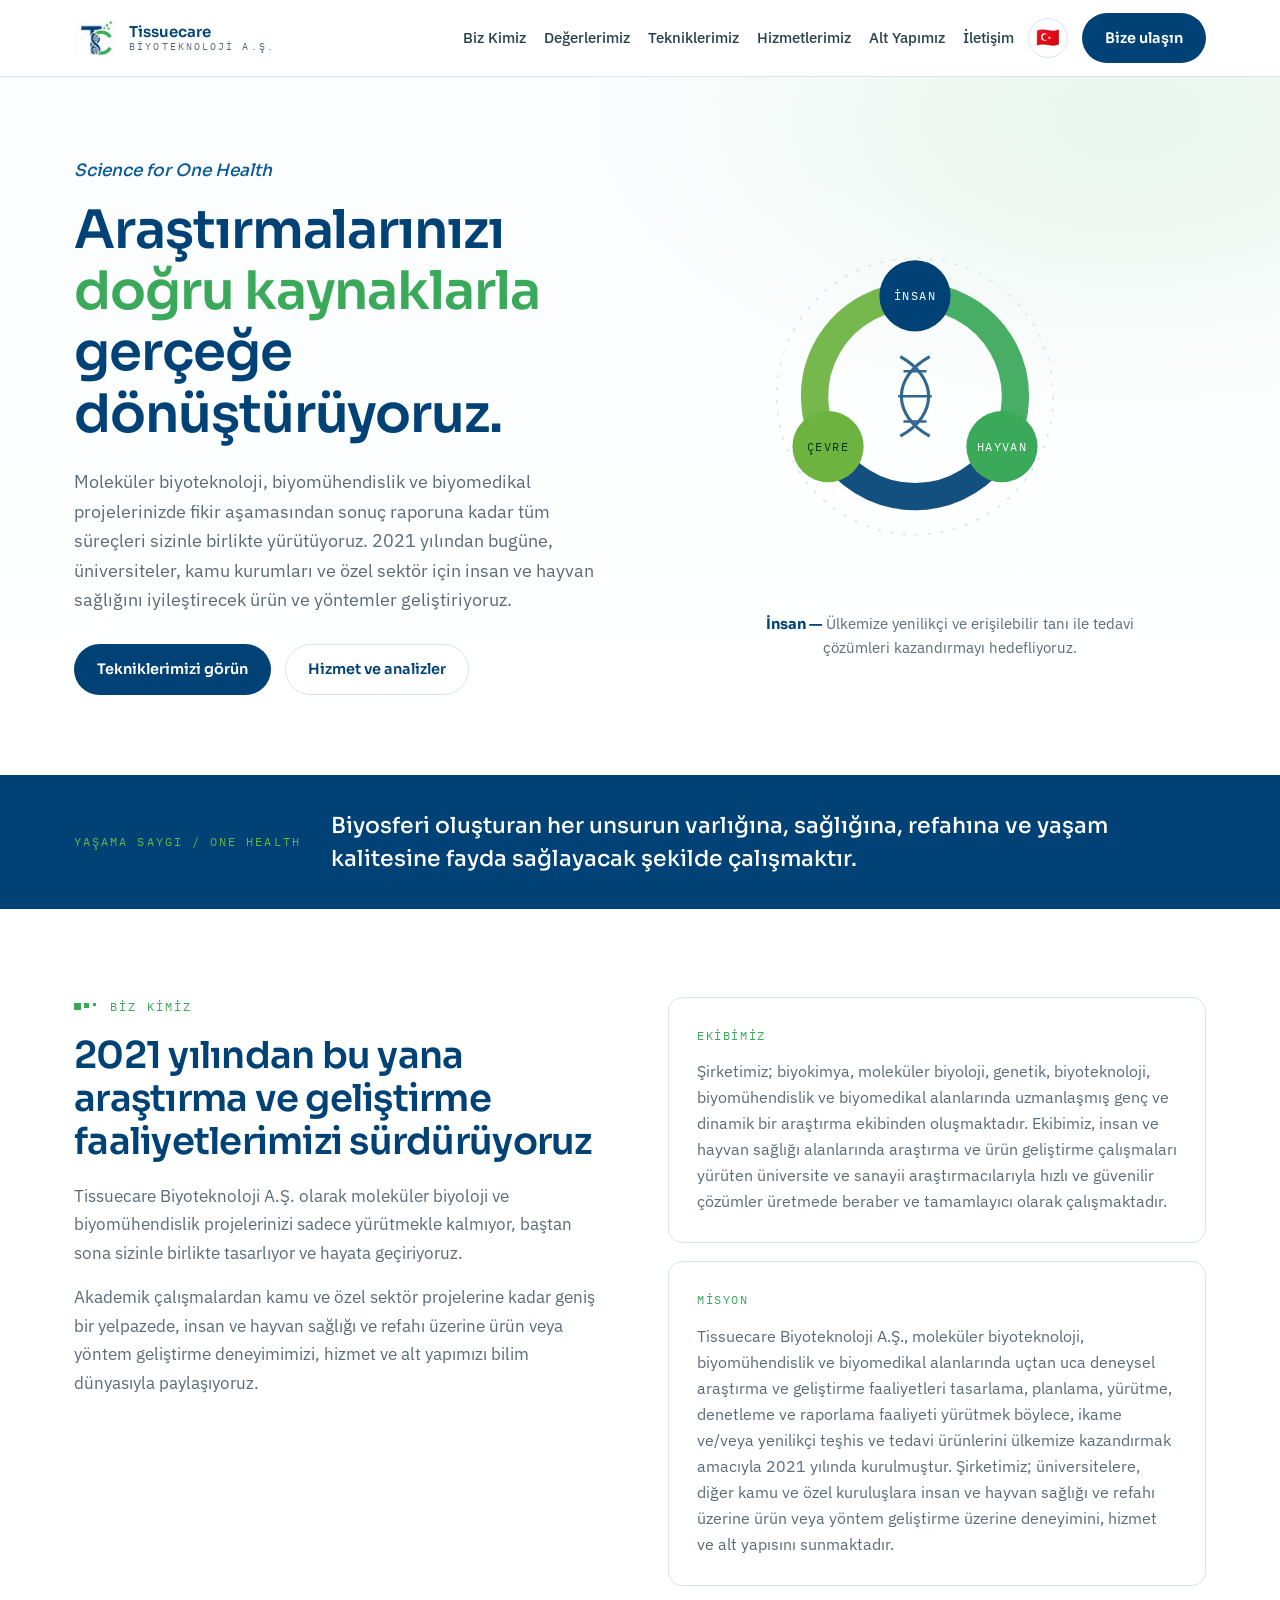
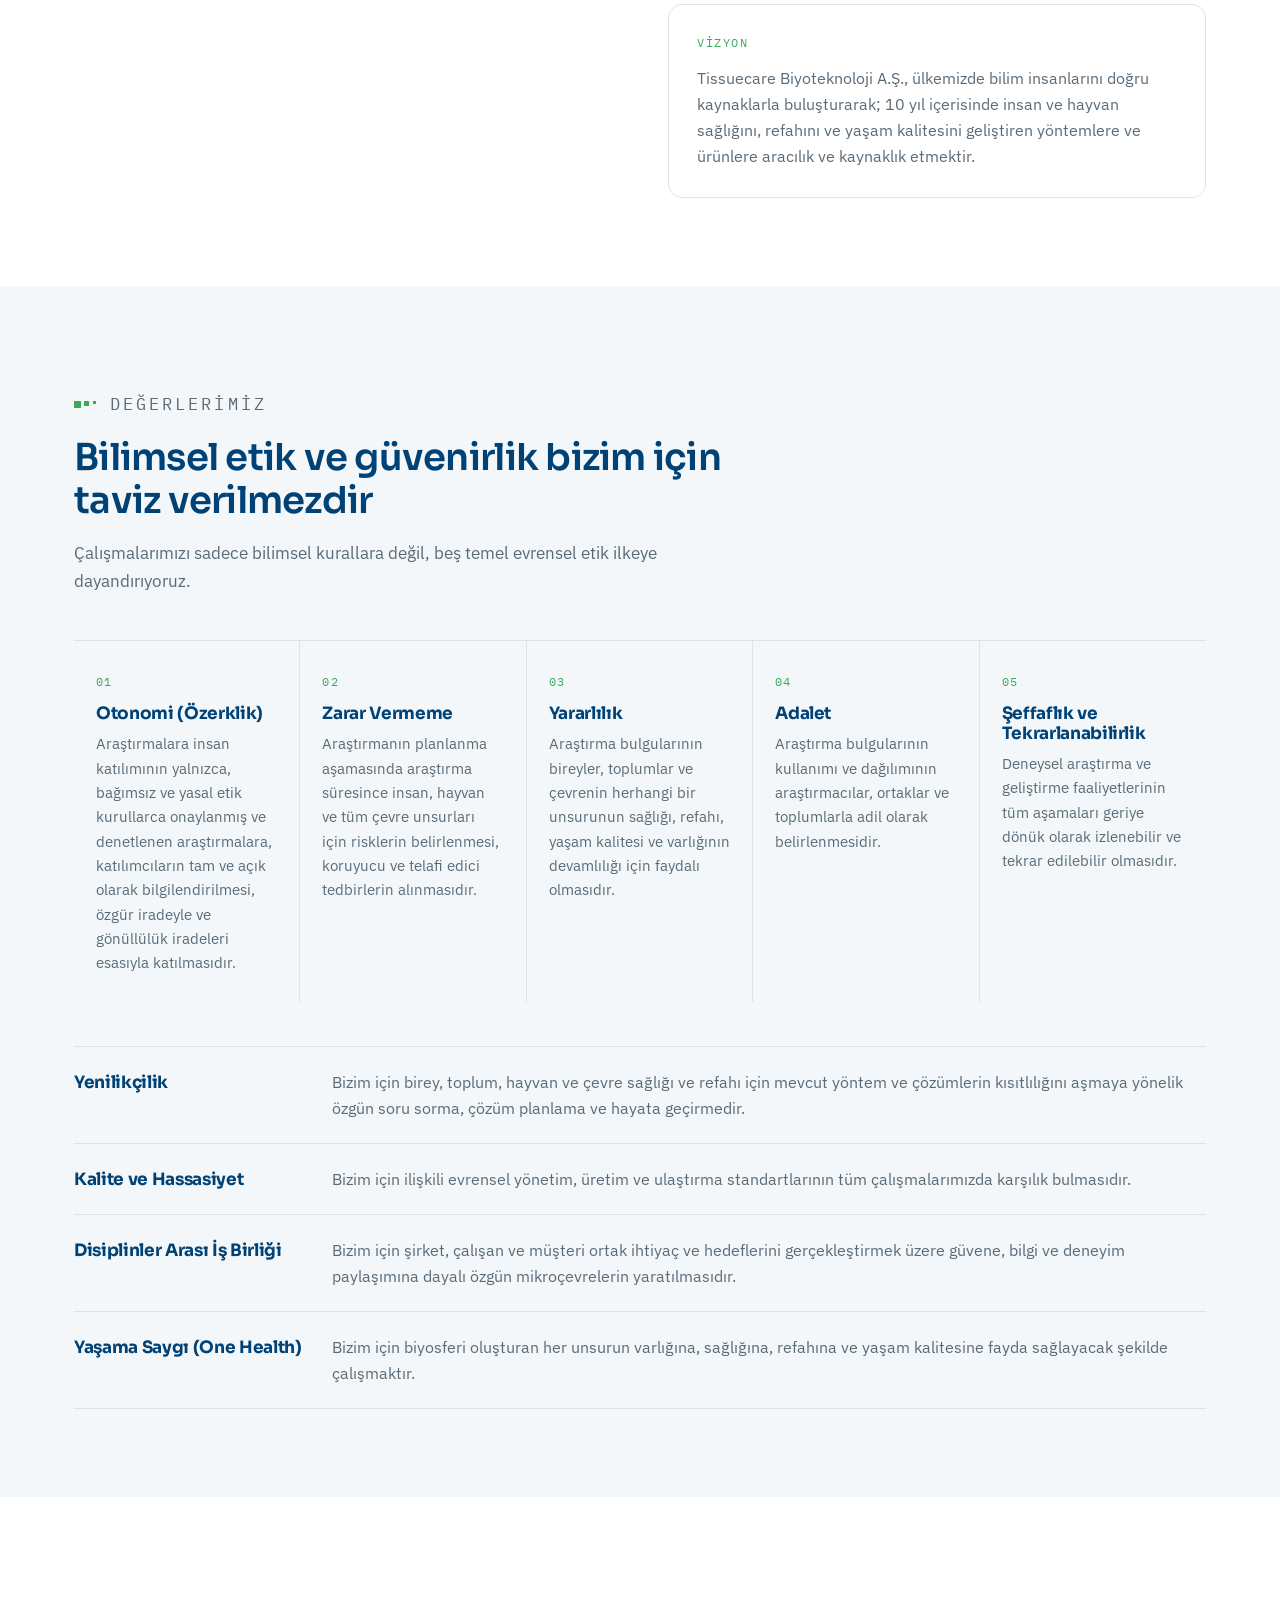
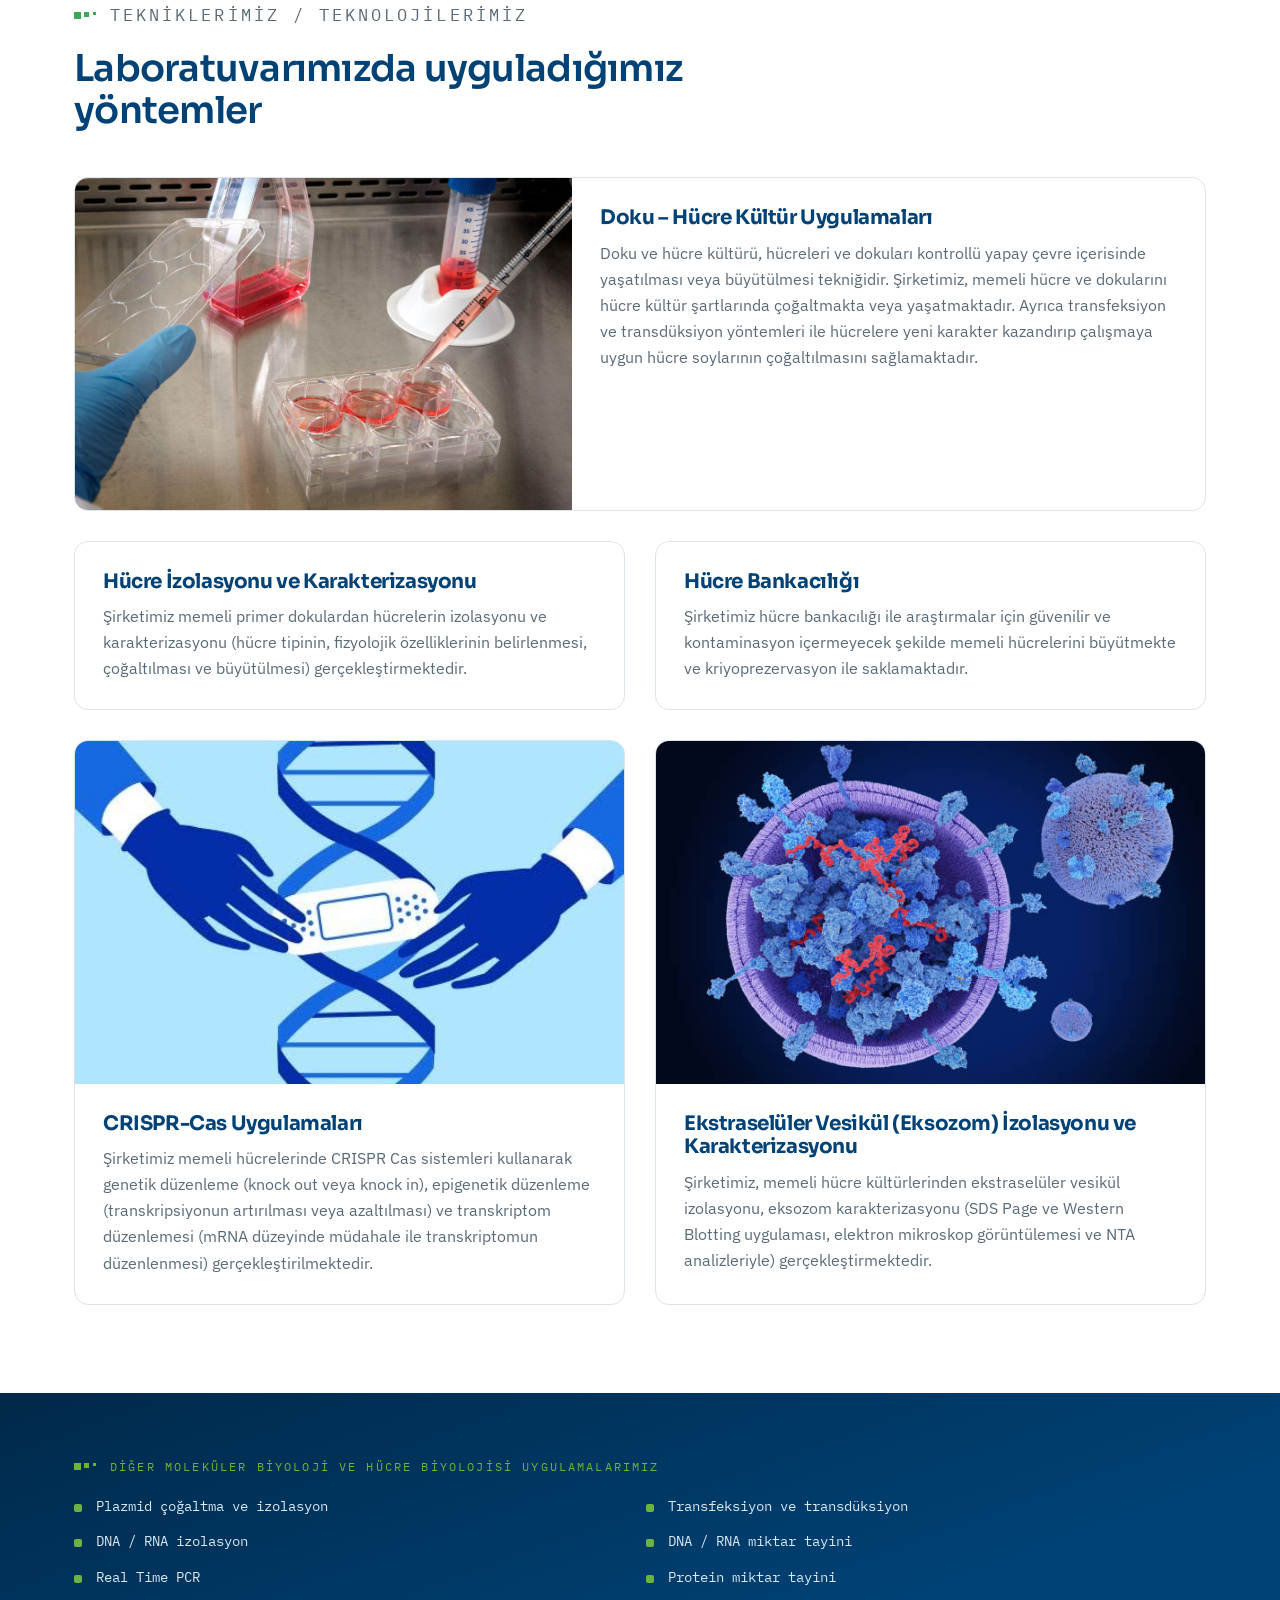
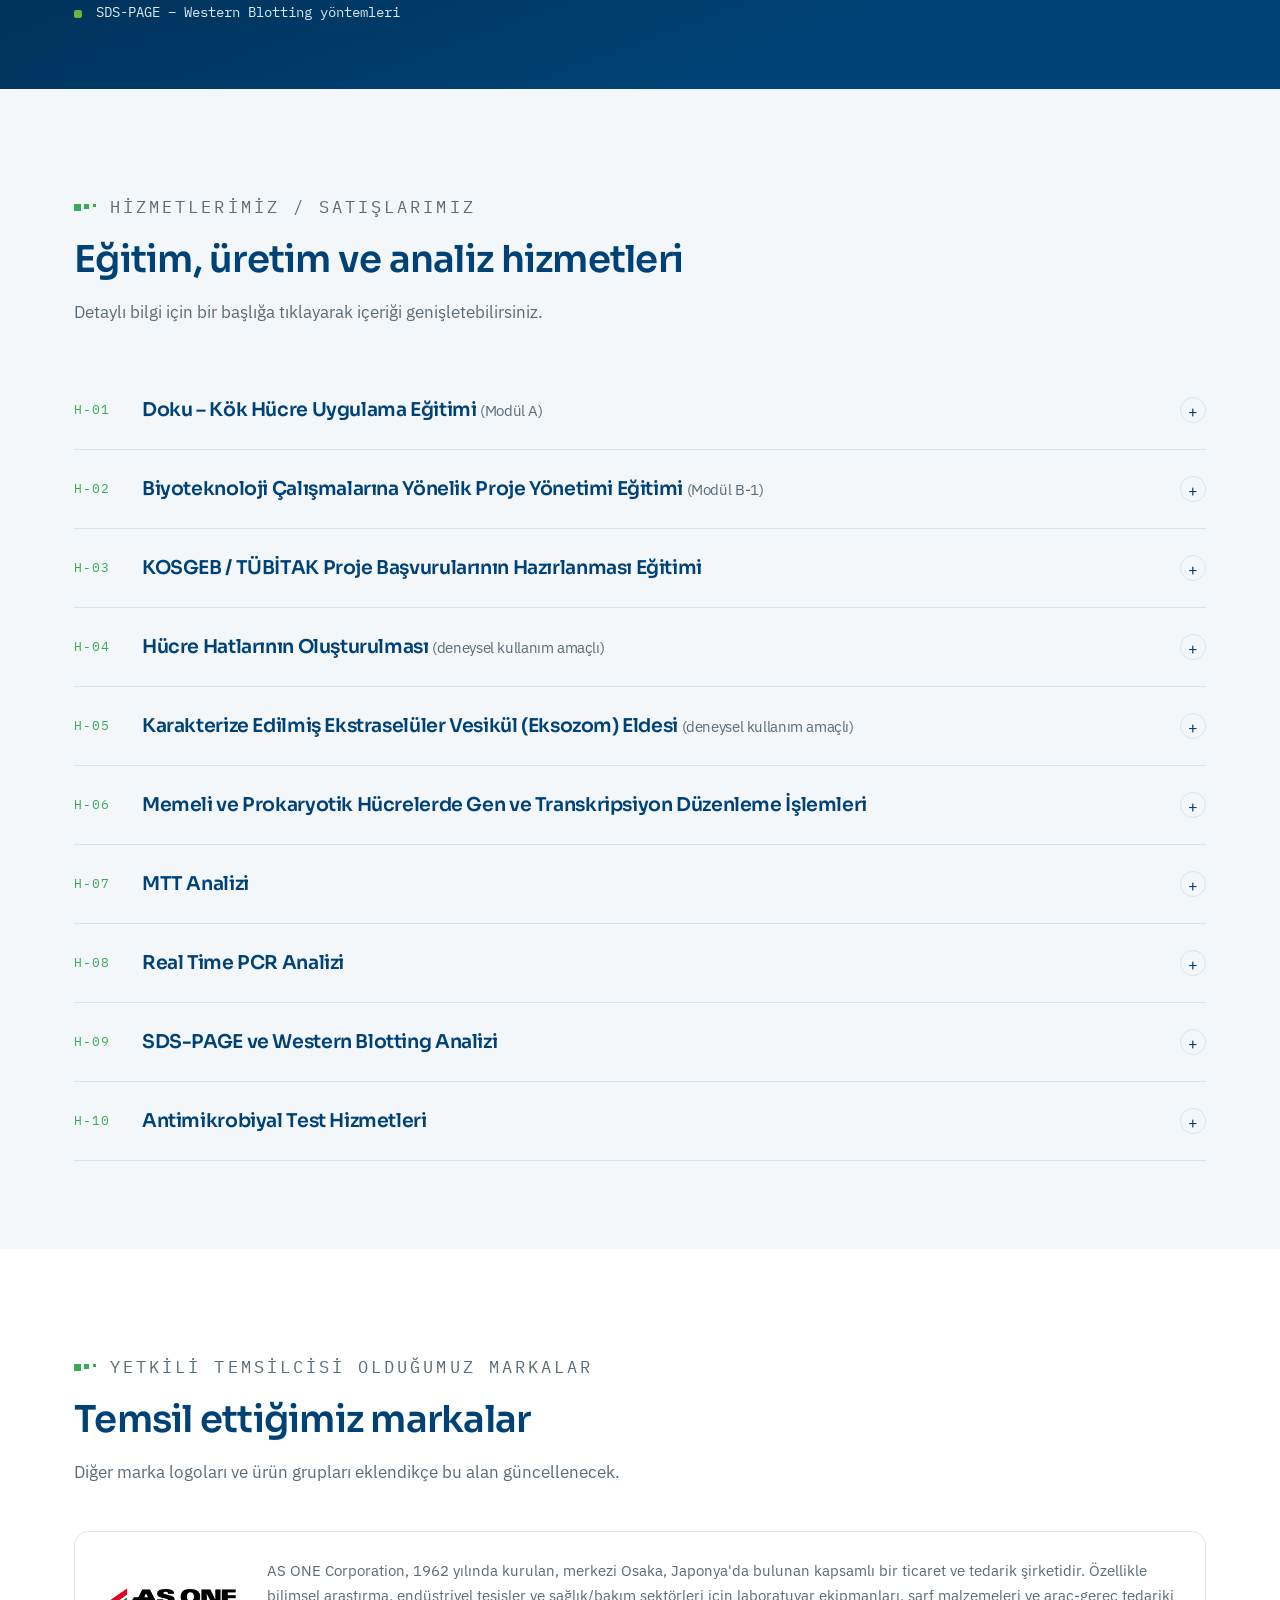
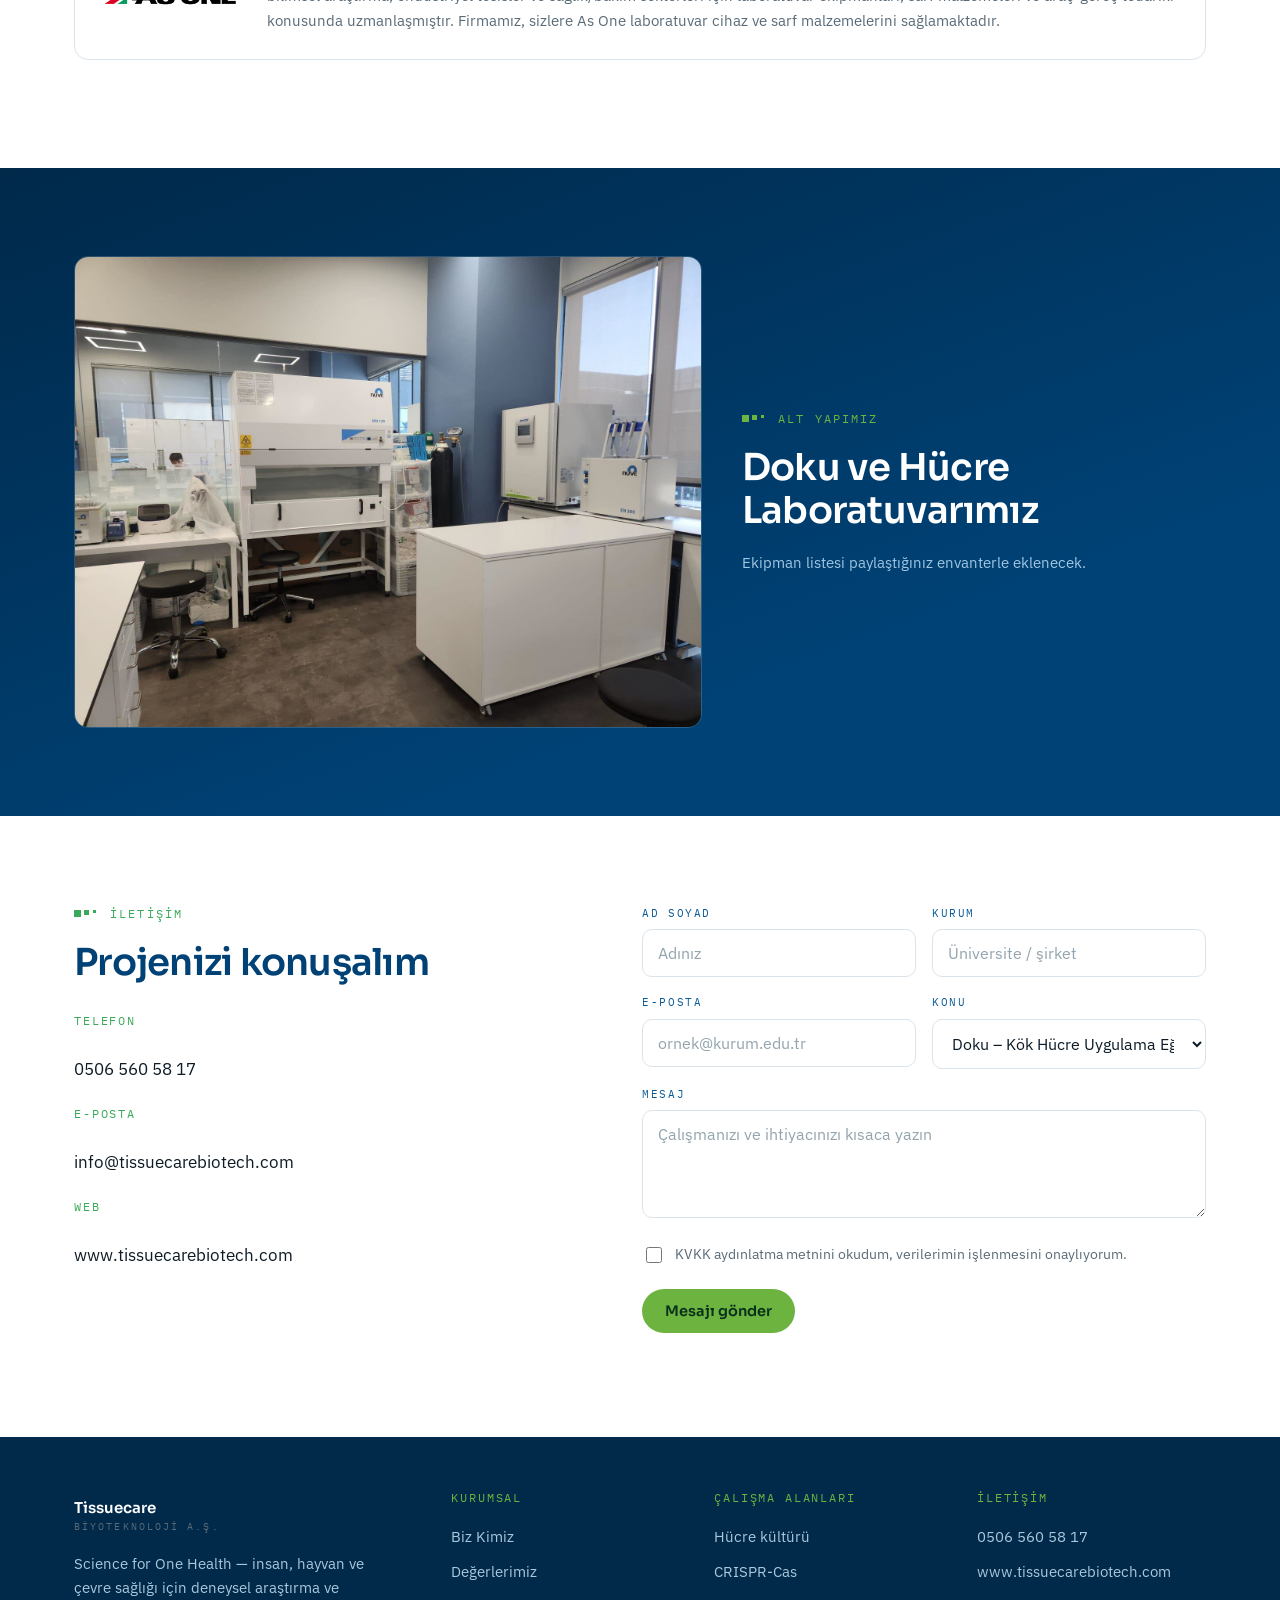
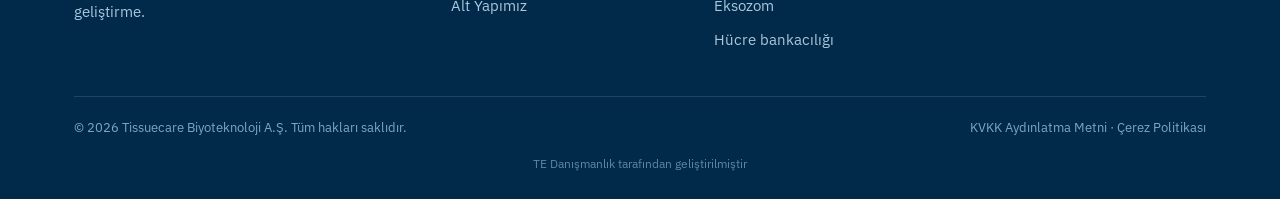
==== commit cfb3589d: "Make dense multi-column infographics swipe-scroll on mobile Shrinking a 5-column comparison (or a 6-" ====
--- a/index.html
+++ b/index.html
@@ -261,6 +261,8 @@
   .band .wrap{grid-template-columns:1fr;gap:12px}
   .svc-body{padding-left:0}
   .svc-body .cols{grid-template-columns:1fr}
+  .svc-body .ph.ph-scroll{overflow-x:auto;-webkit-overflow-scrolling:touch;max-width:100%}
+  .svc-body .ph.ph-scroll img{width:900px;max-width:none}
 }
 @media (max-width:620px){
   section{padding:62px 0}
@@ -561,8 +563,8 @@
             </ul>
           </div>
           <div class="img-stack">
-            <div class="ph"><img src="assets/images/eksozom-izolasyon-infografik.jpg?v=3" alt="Eksozom izolasyon yöntemleri infografiği" loading="lazy" width="1312" height="1199"></div>
-            <div class="ph"><img src="assets/images/eksozom-karakterizasyon-infografik.jpg?v=3" alt="Eksozom karakterizasyonu infografiği" loading="lazy" width="1407" height="768"></div>
+            <div class="ph ph-scroll"><img src="assets/images/eksozom-izolasyon-infografik.jpg?v=3" alt="Eksozom izolasyon yöntemleri infografiği" loading="lazy" width="1312" height="1199"></div>
+            <div class="ph ph-scroll"><img src="assets/images/eksozom-karakterizasyon-infografik.jpg?v=3" alt="Eksozom karakterizasyonu infografiği" loading="lazy" width="1407" height="768"></div>
           </div>
           <p class="svc-note">Fiyat ve hizmet şartları için bizimle iletişime geçebilirsiniz.</p>
         </div>
@@ -572,7 +574,7 @@
         <summary><span class="n">H-06</span><h3><span data-i18n="gen.h3">Memeli ve Prokaryotik Hücrelerde Gen ve Transkripsiyon Düzenleme İşlemleri</span></h3><span class="chev" aria-hidden="true">+</span></summary>
         <div class="svc-body" data-i18n-html="gen.body">
           <ul><li>Gen aktarımı</li><li>CRISPR Cas13d aracılı kalıcı knockdown</li><li>CRISPR Cas9 ile gen knockout</li></ul>
-          <div class="ph"><img src="assets/images/gen-crispr-infografik.jpg?v=3" alt="Gen aktarma ve CRISPR teknolojileri infografiği" loading="lazy" width="1312" height="1199"></div>
+          <div class="ph ph-scroll"><img src="assets/images/gen-crispr-infografik.jpg?v=3" alt="Gen aktarma ve CRISPR teknolojileri infografiği" loading="lazy" width="1312" height="1199"></div>
           <p class="svc-note">Fiyat ve hizmet şartları için bizimle iletişime geçebilirsiniz.</p>
         </div>
       </details>
@@ -647,7 +649,7 @@
               <p>Antimikrobiyal duyarlılık testleri, CLSI M02 ve M100 kılavuzlarında belirtilen kriterlere uygun olarak disk difüzyon yöntemiyle de sunulmaktadır.</p>
             </div>
           </div>
-          <div class="ph"><img src="assets/images/antimikrobiyal-infografik.jpg?v=3" alt="Antimikrobiyal analiz hizmetleri infografiği" loading="lazy" width="1312" height="1199"></div>
+          <div class="ph ph-scroll"><img src="assets/images/antimikrobiyal-infografik.jpg?v=3" alt="Antimikrobiyal analiz hizmetleri infografiği" loading="lazy" width="1312" height="1199"></div>
           <p class="svc-note">Fiyat ve hizmet şartları için bizimle iletişime geçebilirsiniz.</p>
         </div>
       </details>
@@ -903,13 +905,13 @@
         </ul>
       </div>
       <div class="img-stack">
-            <div class="ph"><img src="assets/images/eksozom-izolasyon-infografik.jpg?v=3" alt="Eksozom izolasyon yöntemleri infografiği" loading="lazy" width="1312" height="1199"></div>
-            <div class="ph"><img src="assets/images/eksozom-karakterizasyon-infografik.jpg?v=3" alt="Eksozom karakterizasyonu infografiği" loading="lazy" width="1407" height="768"></div>
+            <div class="ph ph-scroll"><img src="assets/images/eksozom-izolasyon-infografik.jpg?v=3" alt="Eksozom izolasyon yöntemleri infografiği" loading="lazy" width="1312" height="1199"></div>
+            <div class="ph ph-scroll"><img src="assets/images/eksozom-karakterizasyon-infografik.jpg?v=3" alt="Eksozom karakterizasyonu infografiği" loading="lazy" width="1407" height="768"></div>
           </div>
       <p class="svc-note">Fiyat ve hizmet şartları için bizimle iletişime geçebilirsiniz.</p>`,
     'gen.h3':'Memeli ve Prokaryotik Hücrelerde Gen ve Transkripsiyon Düzenleme İşlemleri',
     'gen.body':`<ul><li>Gen aktarımı</li><li>CRISPR Cas13d aracılı kalıcı knockdown</li><li>CRISPR Cas9 ile gen knockout</li></ul>
-      <div class="ph"><img src="assets/images/gen-crispr-infografik.jpg?v=3" alt="Gen aktarma ve CRISPR teknolojileri infografiği" loading="lazy" width="1312" height="1199"></div>
+      <div class="ph ph-scroll"><img src="assets/images/gen-crispr-infografik.jpg?v=3" alt="Gen aktarma ve CRISPR teknolojileri infografiği" loading="lazy" width="1312" height="1199"></div>
       <p class="svc-note">Fiyat ve hizmet şartları için bizimle iletişime geçebilirsiniz.</p>`,
     'mtt.h3':'MTT Analizi',
     'mtt.body':`<ul>
@@ -962,7 +964,7 @@
           <p>Antimikrobiyal duyarlılık testleri, CLSI M02 ve M100 kılavuzlarında belirtilen kriterlere uygun olarak disk difüzyon yöntemiyle de sunulmaktadır.</p>
         </div>
       </div>
-      <div class="ph"><img src="assets/images/antimikrobiyal-infografik.jpg?v=3" alt="Antimikrobiyal analiz hizmetleri infografiği" loading="lazy" width="1312" height="1199"></div>
+      <div class="ph ph-scroll"><img src="assets/images/antimikrobiyal-infografik.jpg?v=3" alt="Antimikrobiyal analiz hizmetleri infografiği" loading="lazy" width="1312" height="1199"></div>
       <p class="svc-note">Fiyat ve hizmet şartları için bizimle iletişime geçebilirsiniz.</p>`,
     'markalar.eyebrow':'Yetkili Temsilcisi Olduğumuz Markalar','markalar.h2':'Temsil ettiğimiz markalar',
     'markalar.p':'Diğer marka logoları ve ürün grupları eklendikçe bu alan güncellenecek.',
@@ -1115,13 +1117,13 @@
         </ul>
       </div>
       <div class="img-stack">
-            <div class="ph"><img src="assets/images/eksozom-izolasyon-infografik.jpg?v=3" alt="Exosome isolation methods infographic" loading="lazy" width="1312" height="1199"></div>
-            <div class="ph"><img src="assets/images/eksozom-karakterizasyon-infografik.jpg?v=3" alt="Exosome characterization infographic" loading="lazy" width="1407" height="768"></div>
+            <div class="ph ph-scroll"><img src="assets/images/eksozom-izolasyon-infografik.jpg?v=3" alt="Exosome isolation methods infographic" loading="lazy" width="1312" height="1199"></div>
+            <div class="ph ph-scroll"><img src="assets/images/eksozom-karakterizasyon-infografik.jpg?v=3" alt="Exosome characterization infographic" loading="lazy" width="1407" height="768"></div>
           </div>
       <p class="svc-note">Please contact us for pricing and service terms.</p>`,
     'gen.h3':'Gene and Transcription Regulation in Mammalian and Prokaryotic Cells',
     'gen.body':`<ul><li>Gene transfer</li><li>CRISPR Cas13d–mediated permanent knockdown</li><li>Gene knockout with CRISPR Cas9</li></ul>
-      <div class="ph"><img src="assets/images/gen-crispr-infografik.jpg?v=3" alt="Gene transfer and CRISPR technologies infographic" loading="lazy" width="1312" height="1199"></div>
+      <div class="ph ph-scroll"><img src="assets/images/gen-crispr-infografik.jpg?v=3" alt="Gene transfer and CRISPR technologies infographic" loading="lazy" width="1312" height="1199"></div>
       <p class="svc-note">Please contact us for pricing and service terms.</p>`,
     'mtt.h3':'MTT Assay',
     'mtt.body':`<ul>
@@ -1174,7 +1176,7 @@
           <p>Antimicrobial susceptibility testing is also offered via the disk diffusion method, in accordance with the criteria specified in the CLSI M02 and M100 guidelines.</p>
         </div>
       </div>
-      <div class="ph"><img src="assets/images/antimikrobiyal-infografik.jpg?v=3" alt="Antimicrobial testing services infographic" loading="lazy" width="1312" height="1199"></div>
+      <div class="ph ph-scroll"><img src="assets/images/antimikrobiyal-infografik.jpg?v=3" alt="Antimicrobial testing services infographic" loading="lazy" width="1312" height="1199"></div>
       <p class="svc-note">Please contact us for pricing and service terms.</p>`,
     'markalar.eyebrow':'Brands We Represent','markalar.h2':'Brands we represent',
     'markalar.p':'This area will be updated as more brand logos and product groups are added.',
@@ -1327,13 +1329,13 @@
         </ul>
       </div>
       <div class="img-stack">
-            <div class="ph"><img src="assets/images/eksozom-izolasyon-infografik.jpg?v=3" alt="エクソソーム単離方法のインフォグラフィック" loading="lazy" width="1312" height="1199"></div>
-            <div class="ph"><img src="assets/images/eksozom-karakterizasyon-infografik.jpg?v=3" alt="エクソソームキャラクタリゼーションのインフォグラフィック" loading="lazy" width="1407" height="768"></div>
+            <div class="ph ph-scroll"><img src="assets/images/eksozom-izolasyon-infografik.jpg?v=3" alt="エクソソーム単離方法のインフォグラフィック" loading="lazy" width="1312" height="1199"></div>
+            <div class="ph ph-scroll"><img src="assets/images/eksozom-karakterizasyon-infografik.jpg?v=3" alt="エクソソームキャラクタリゼーションのインフォグラフィック" loading="lazy" width="1407" height="768"></div>
           </div>
       <p class="svc-note">価格およびサービス条件についてはお問い合わせください。</p>`,
     'gen.h3':'哺乳類・原核細胞における遺伝子・転写制御処理',
     'gen.body':`<ul><li>遺伝子導入</li><li>CRISPR Cas13dによる恒久的ノックダウン</li><li>CRISPR Cas9による遺伝子ノックアウト</li></ul>
-      <div class="ph"><img src="assets/images/gen-crispr-infografik.jpg?v=3" alt="遺伝子導入・CRISPR技術のインフォグラフィック" loading="lazy" width="1312" height="1199"></div>
+      <div class="ph ph-scroll"><img src="assets/images/gen-crispr-infografik.jpg?v=3" alt="遺伝子導入・CRISPR技術のインフォグラフィック" loading="lazy" width="1312" height="1199"></div>
       <p class="svc-note">価格およびサービス条件についてはお問い合わせください。</p>`,
     'mtt.h3':'MTTアッセイ',
     'mtt.body':`<ul>
@@ -1386,7 +1388,7 @@
           <p>CLSI M02およびM100ガイドラインに定められた基準に従い、ディスク拡散法による薬剤感受性試験も提供しています。</p>
         </div>
       </div>
-      <div class="ph"><img src="assets/images/antimikrobiyal-infografik.jpg?v=3" alt="抗菌性試験サービスのインフォグラフィック" loading="lazy" width="1312" height="1199"></div>
+      <div class="ph ph-scroll"><img src="assets/images/antimikrobiyal-infografik.jpg?v=3" alt="抗菌性試験サービスのインフォグラフィック" loading="lazy" width="1312" height="1199"></div>
       <p class="svc-note">価格およびサービス条件についてはお問い合わせください。</p>`,
     'markalar.eyebrow':'正規代理店ブランド','markalar.h2':'取扱ブランド',
     'markalar.p':'他のブランドロゴや製品カテゴリーが追加され次第、このエリアも更新されます。',
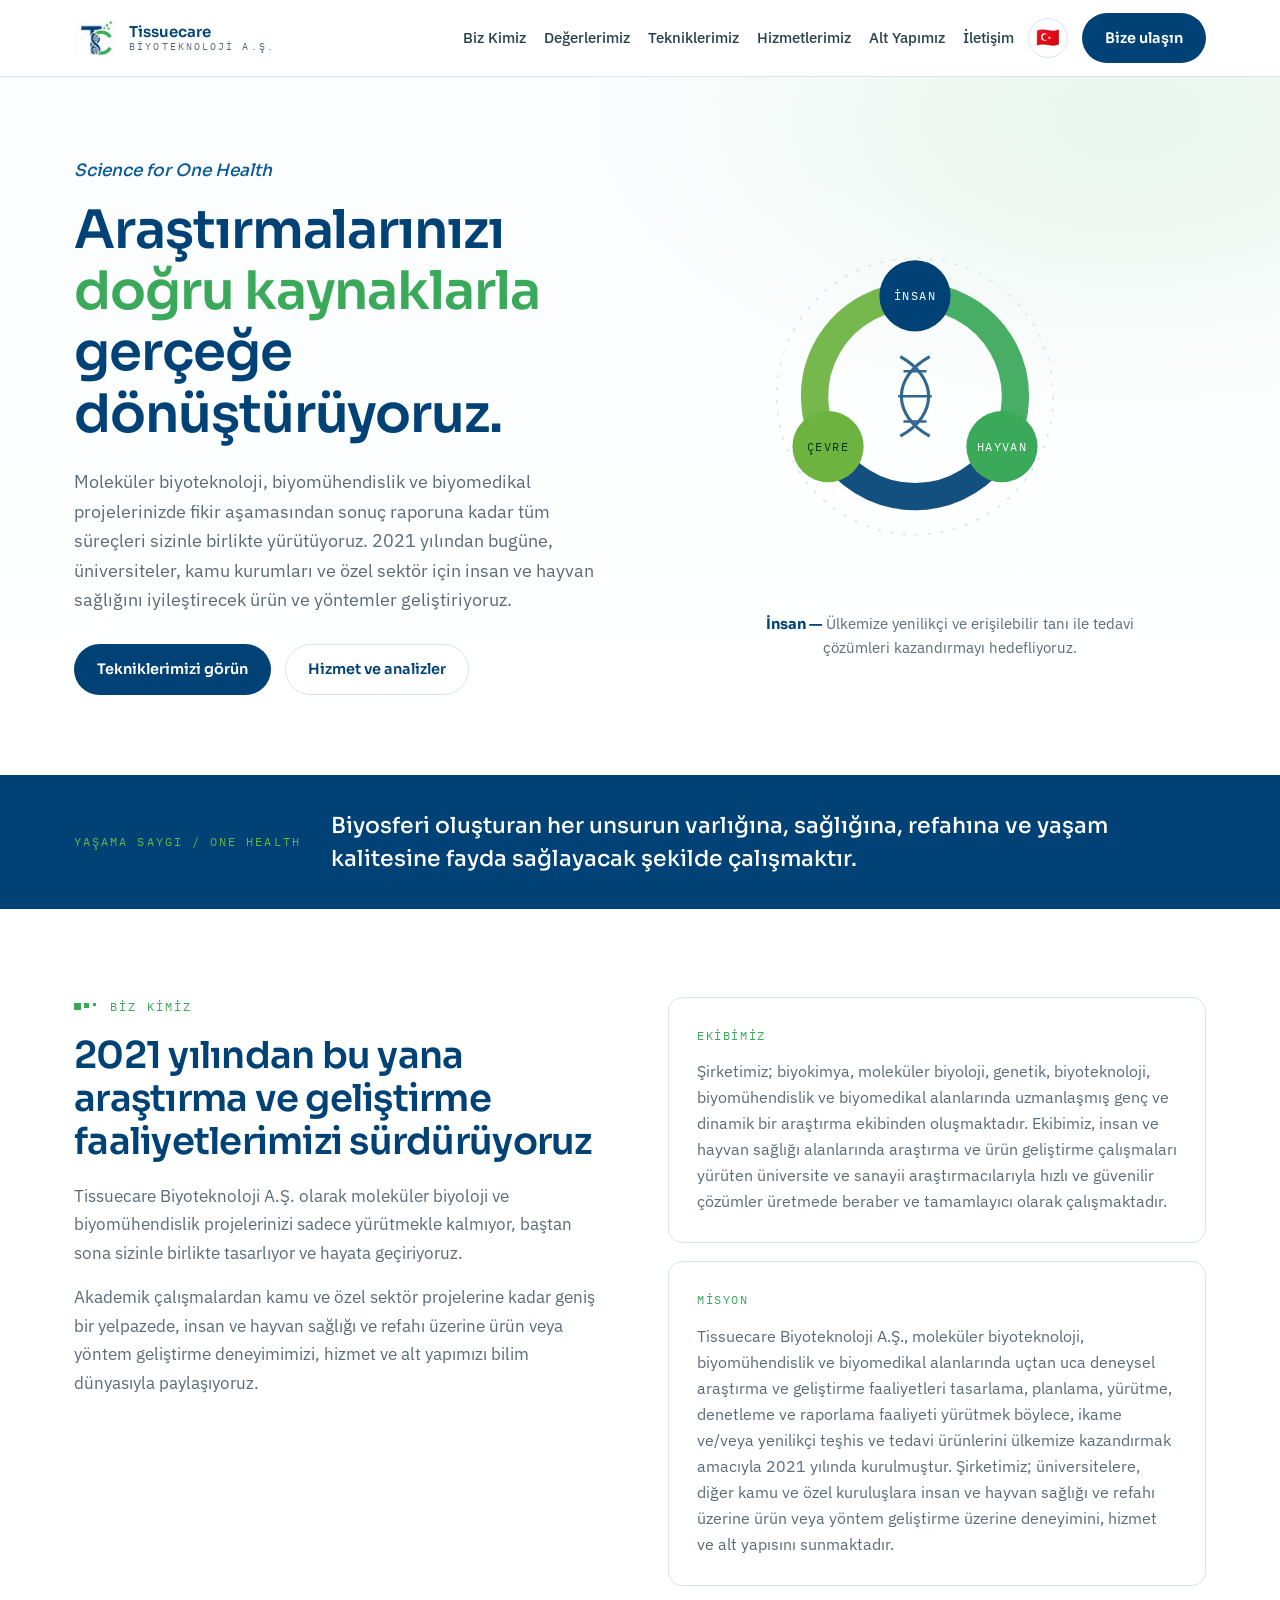
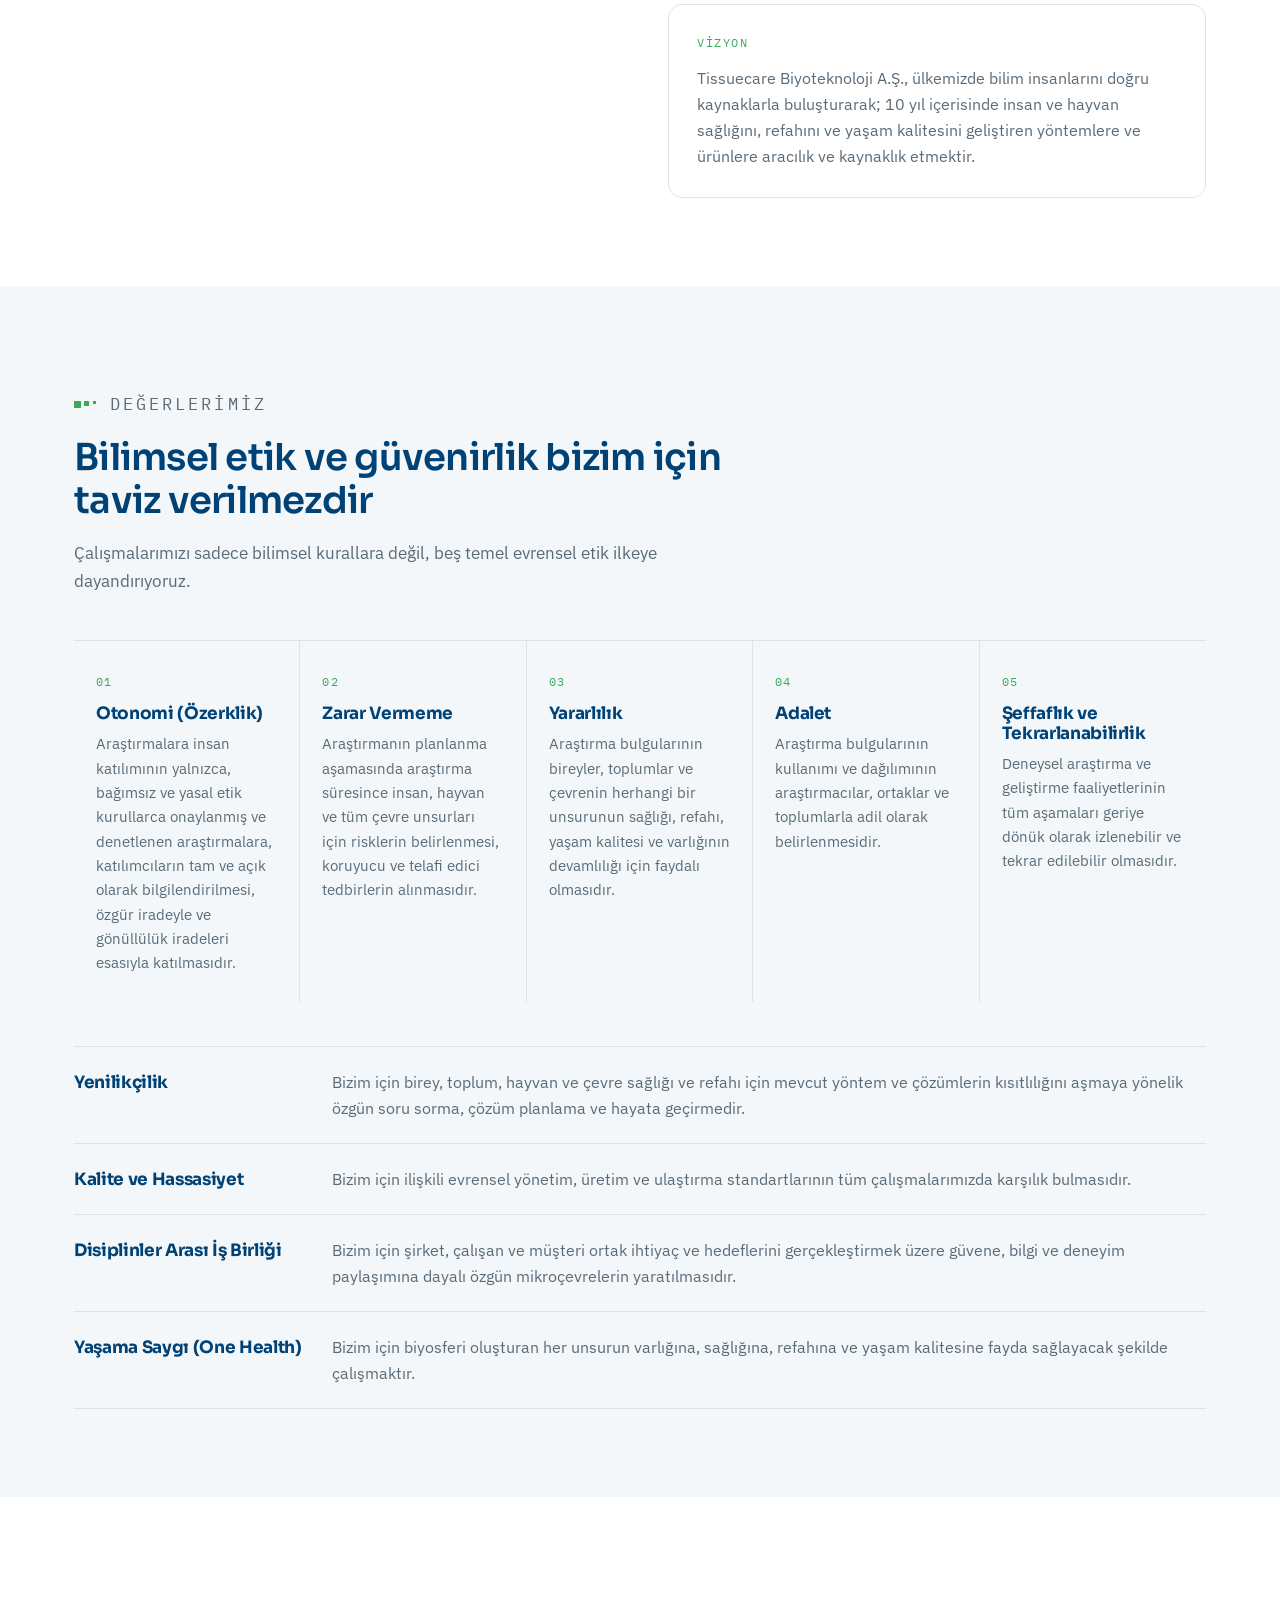
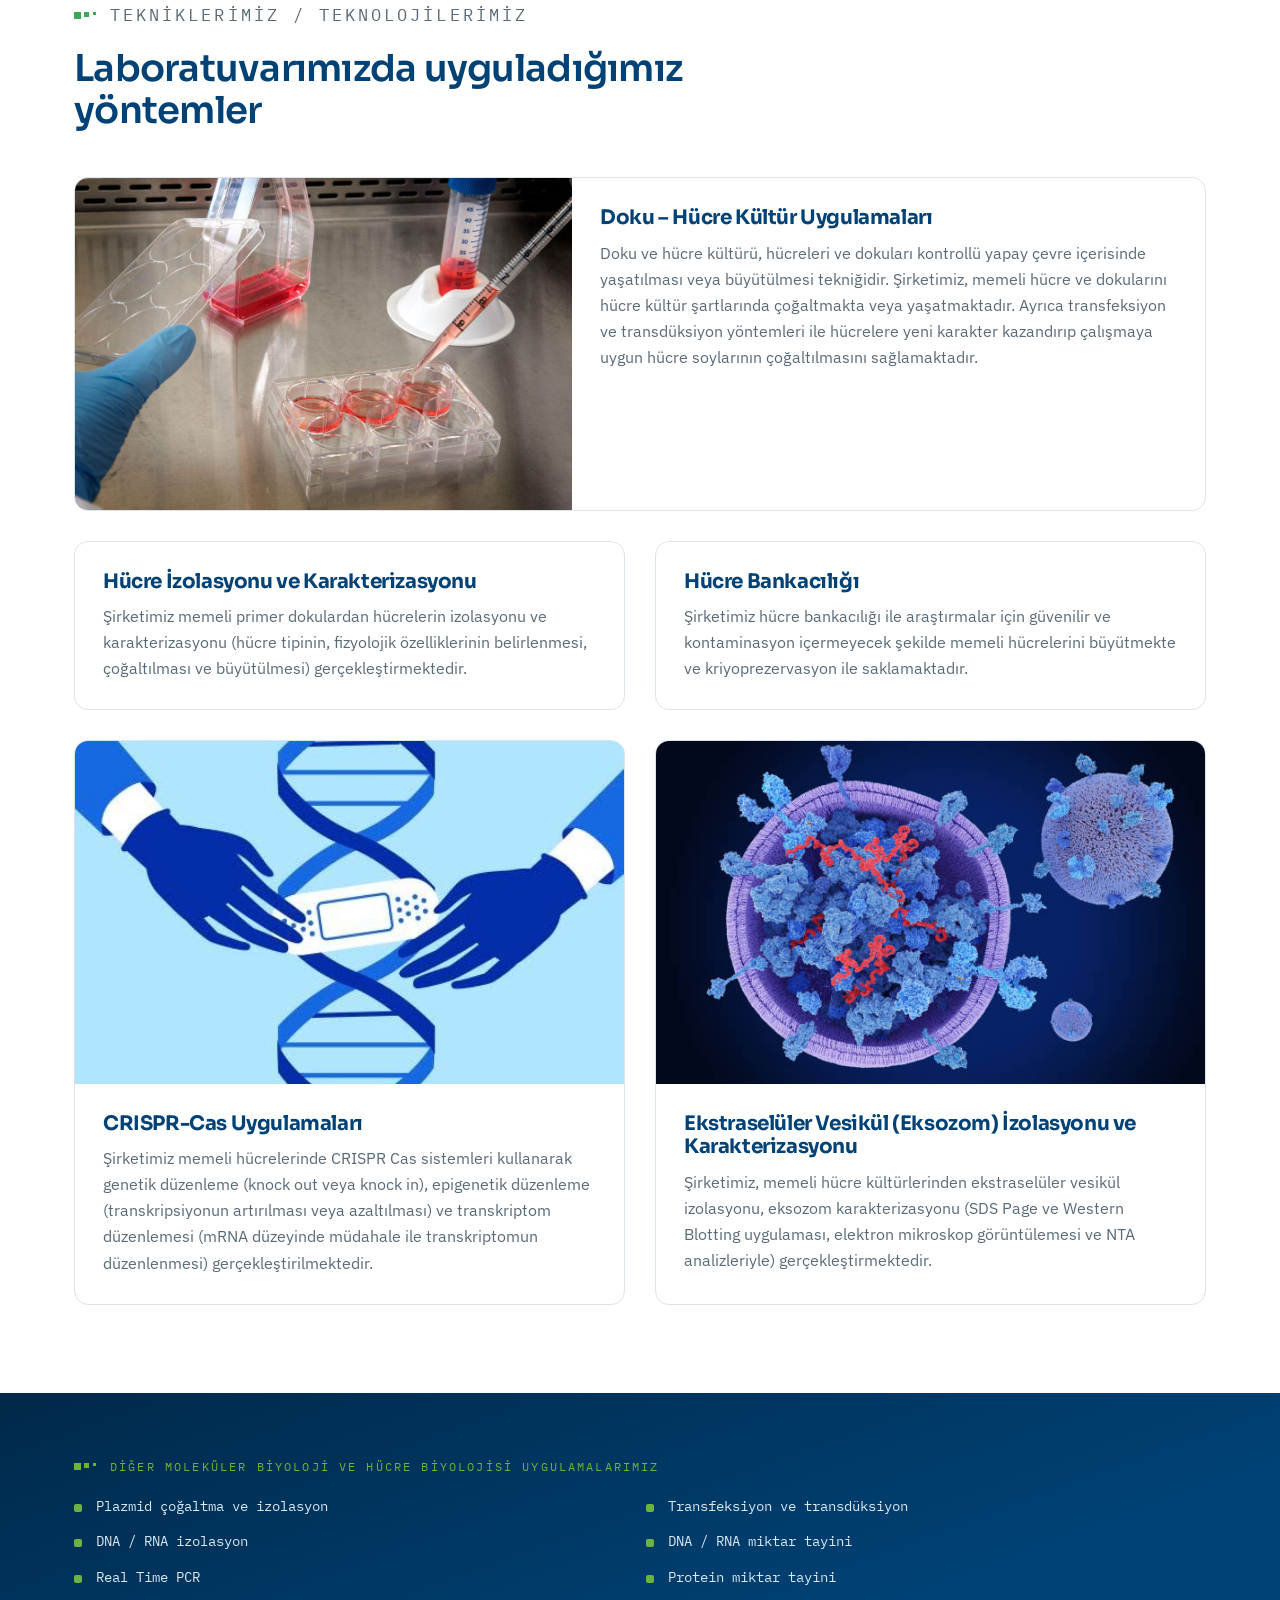
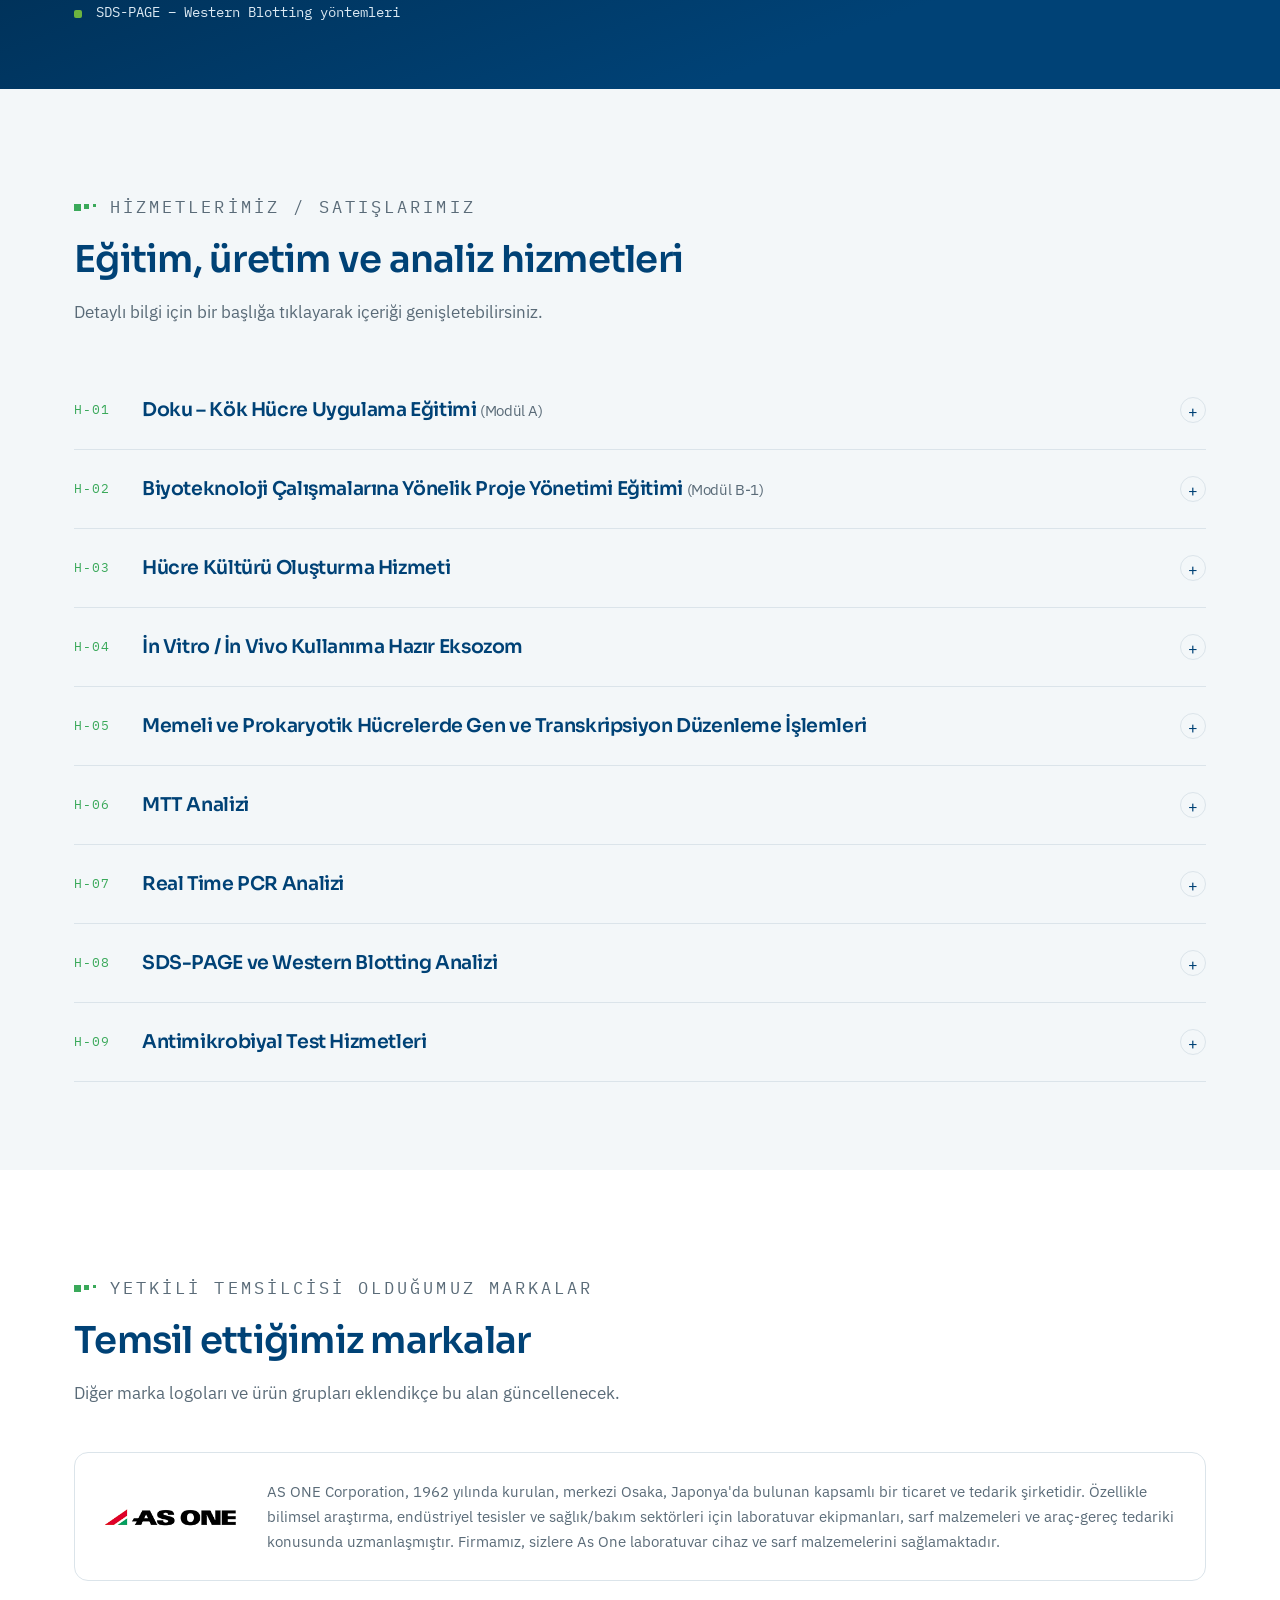
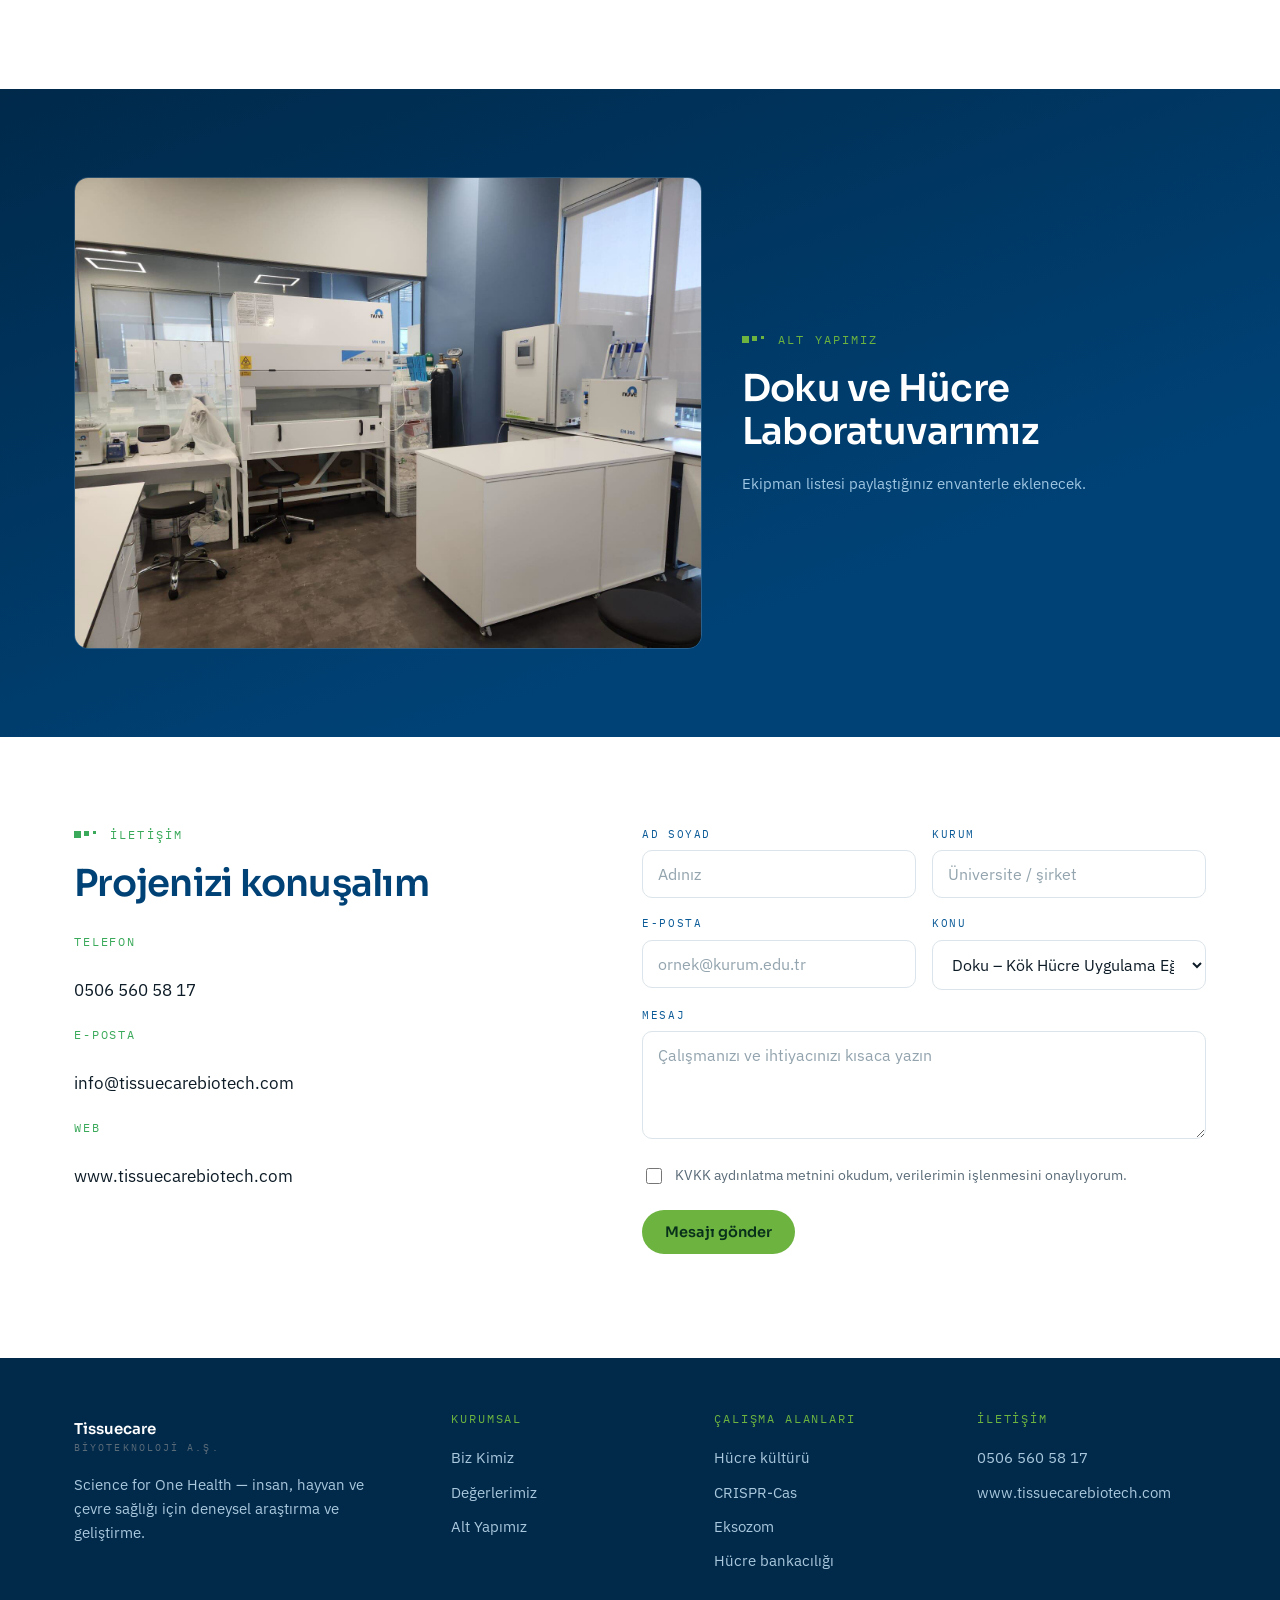
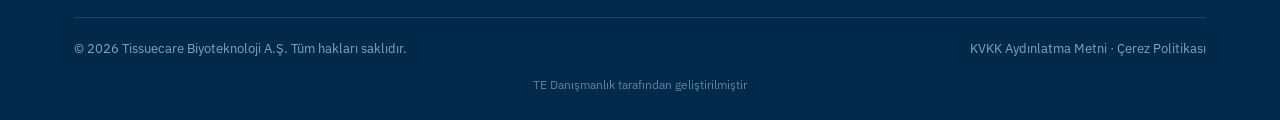
==== commit 81ac7339: "Drop KOSGEB placeholder, rename two service titles per Kaya's feedback - Remove the KOSGEB/TÜBİTAK g" ====
--- a/index.html
+++ b/index.html
@@ -518,12 +518,7 @@
       </details>
 
       <details class="svc-detail">
-        <summary><span class="n">H-03</span><h3><span data-i18n="svc2.h3">KOSGEB / TÜBİTAK Proje Başvurularının Hazırlanması Eğitimi</span></h3><span class="chev" aria-hidden="true">+</span></summary>
-        <div class="svc-body"><p data-i18n="svc.desc">Açıklama eklenecek.</p></div>
-      </details>
-
-      <details class="svc-detail">
-        <summary><span class="n">H-04</span><h3><span data-i18n="hucrehatti.h3">Hücre Hatlarının Oluşturulması</span> <span class="suf" data-i18n="svc.suffix">(deneysel kullanım amaçlı)</span></h3><span class="chev" aria-hidden="true">+</span></summary>
+        <summary><span class="n">H-03</span><h3><span data-i18n="hucrehatti.h3">Hücre Kültürü Oluşturma Hizmeti</span></h3><span class="chev" aria-hidden="true">+</span></summary>
         <div class="svc-body" data-i18n-html="hucrehatti.body">
           <p>İstenen hücre hattından deneysel kullanım amaçlı hücre kültürü oluşturma hizmeti sunuyoruz.</p>
           <ul>
@@ -539,7 +534,7 @@
       </details>
 
       <details class="svc-detail">
-        <summary><span class="n">H-05</span><h3><span data-i18n="eksozom.h3">Karakterize Edilmiş Ekstraselüler Vesikül (Eksozom) Eldesi</span> <span class="suf" data-i18n="svc.suffix">(deneysel kullanım amaçlı)</span></h3><span class="chev" aria-hidden="true">+</span></summary>
+        <summary><span class="n">H-04</span><h3><span data-i18n="eksozom.h3">İn Vitro / İn Vivo Kullanıma Hazır Eksozom</span></h3><span class="chev" aria-hidden="true">+</span></summary>
         <div class="svc-body" data-i18n-html="eksozom.body">
           <p>Mezenkimal kök hücre kaynaklı, in vitro ve in vivo çalışmalarda kullanıma hazır eksozom sağlanmaktadır.</p>
           <div class="svc-table-wrap"><table class="svc-table">
@@ -571,7 +566,7 @@
       </details>
 
       <details class="svc-detail">
-        <summary><span class="n">H-06</span><h3><span data-i18n="gen.h3">Memeli ve Prokaryotik Hücrelerde Gen ve Transkripsiyon Düzenleme İşlemleri</span></h3><span class="chev" aria-hidden="true">+</span></summary>
+        <summary><span class="n">H-05</span><h3><span data-i18n="gen.h3">Memeli ve Prokaryotik Hücrelerde Gen ve Transkripsiyon Düzenleme İşlemleri</span></h3><span class="chev" aria-hidden="true">+</span></summary>
         <div class="svc-body" data-i18n-html="gen.body">
           <ul><li>Gen aktarımı</li><li>CRISPR Cas13d aracılı kalıcı knockdown</li><li>CRISPR Cas9 ile gen knockout</li></ul>
           <div class="ph ph-scroll"><img src="assets/images/gen-crispr-infografik.jpg?v=3" alt="Gen aktarma ve CRISPR teknolojileri infografiği" loading="lazy" width="1312" height="1199"></div>
@@ -580,7 +575,7 @@
       </details>
 
       <details class="svc-detail">
-        <summary><span class="n">H-07</span><h3><span data-i18n="mtt.h3">MTT Analizi</span></h3><span class="chev" aria-hidden="true">+</span></summary>
+        <summary><span class="n">H-06</span><h3><span data-i18n="mtt.h3">MTT Analizi</span></h3><span class="chev" aria-hidden="true">+</span></summary>
         <div class="svc-body" data-i18n-html="mtt.body">
           <ul>
             <li>Adherent hücrelerde MTT canlılık analizi</li>
@@ -594,7 +589,7 @@
       </details>
 
       <details class="svc-detail">
-        <summary><span class="n">H-08</span><h3><span data-i18n="svc5.h3">Real Time PCR Analizi</span></h3><span class="chev" aria-hidden="true">+</span></summary>
+        <summary><span class="n">H-07</span><h3><span data-i18n="svc5.h3">Real Time PCR Analizi</span></h3><span class="chev" aria-hidden="true">+</span></summary>
         <div class="svc-body" data-i18n-html="qpcr.body">
           <ul>
             <li>Kalitatif analizler (internal pozitif kontrol kullanılarak var/yok analizleri)</li>
@@ -607,7 +602,7 @@
       </details>
 
       <details class="svc-detail">
-        <summary><span class="n">H-09</span><h3><span data-i18n="svc6.h3">SDS-PAGE ve Western Blotting Analizi</span></h3><span class="chev" aria-hidden="true">+</span></summary>
+        <summary><span class="n">H-08</span><h3><span data-i18n="svc6.h3">SDS-PAGE ve Western Blotting Analizi</span></h3><span class="chev" aria-hidden="true">+</span></summary>
         <div class="svc-body" data-i18n-html="western.body">
           <ul>
             <li>İzole proteinlerde BCA yöntemiyle protein miktarı tayini</li>
@@ -622,7 +617,7 @@
       </details>
 
       <details class="svc-detail">
-        <summary><span class="n">H-10</span><h3><span data-i18n="antimik.h3">Antimikrobiyal Test Hizmetleri</span></h3><span class="chev" aria-hidden="true">+</span></summary>
+        <summary><span class="n">H-09</span><h3><span data-i18n="antimik.h3">Antimikrobiyal Test Hizmetleri</span></h3><span class="chev" aria-hidden="true">+</span></summary>
         <div class="svc-body" data-i18n-html="antimik.body">
           <p>Antimikrobiyal ürün testleriniz, ürün grubuna göre belirtilen standartlara uygun olarak gerçekleştirilir.</p>
           <div class="cols">
@@ -710,15 +705,14 @@
         <div><label for="konu" data-i18n="form.konu.label">Konu</label><select id="konu">
           <option data-i18n="form.konu.opt1">Doku – Kök Hücre Uygulama Eğitimi (Modül A)</option>
           <option data-i18n="form.konu.opt2">Biyoteknoloji Proje Yönetimi Eğitimi (Modül B-1)</option>
-          <option data-i18n="form.konu.opt3">KOSGEB / TÜBİTAK Proje Başvuru Eğitimi</option>
-          <option data-i18n="form.konu.opt4">Hücre Hatlarının Oluşturulması</option>
-          <option data-i18n="form.konu.opt5">Eksozom Eldesi (Karakterize EV)</option>
-          <option data-i18n="form.konu.opt6">Gen / CRISPR Düzenleme Hizmetleri</option>
-          <option data-i18n="form.konu.opt7">MTT Analizi</option>
-          <option data-i18n="form.konu.opt8">Real Time PCR Analizi</option>
-          <option data-i18n="form.konu.opt9">SDS-PAGE / Western Blotting Analizi</option>
-          <option data-i18n="form.konu.opt10">Antimikrobiyal Test Hizmetleri</option>
-          <option data-i18n="form.konu.opt11">Diğer</option>
+          <option data-i18n="form.konu.opt3">Hücre Kültürü Oluşturma Hizmeti</option>
+          <option data-i18n="form.konu.opt4">İn Vitro / İn Vivo Kullanıma Hazır Eksozom</option>
+          <option data-i18n="form.konu.opt5">Gen / CRISPR Düzenleme Hizmetleri</option>
+          <option data-i18n="form.konu.opt6">MTT Analizi</option>
+          <option data-i18n="form.konu.opt7">Real Time PCR Analizi</option>
+          <option data-i18n="form.konu.opt8">SDS-PAGE / Western Blotting Analizi</option>
+          <option data-i18n="form.konu.opt9">Antimikrobiyal Test Hizmetleri</option>
+          <option data-i18n="form.konu.opt10">Diğer</option>
         </select></div>
       </div>
       <div><label for="mesaj" data-i18n="form.mesaj.label">Mesaj</label><textarea id="mesaj" rows="4" placeholder="Çalışmanızı ve ihtiyacınızı kısaca yazın" data-i18n-ph="form.mesaj.placeholder"></textarea></div>
@@ -820,10 +814,7 @@
     'methods.4':'DNA / RNA miktar tayini','methods.5':'Real Time PCR','methods.6':'Protein miktar tayini','methods.7':'SDS-PAGE – Western Blotting yöntemleri',
     'hizmetler.eyebrow':'Hizmetlerimiz / Satışlarımız','hizmetler.h2':'Eğitim, üretim ve analiz hizmetleri',
     'hizmetler.p':'Detaylı bilgi için bir başlığa tıklayarak içeriği genişletebilirsiniz.',
-    'svc1.h3':'Doku – Kök Hücre Uygulama Eğitimi','svc2.h3':'KOSGEB / TÜBİTAK Proje Başvurularının Hazırlanması Eğitimi',
-    'svc3.h3':'Hücre Hatlarının Oluşturulması','svc4.h3':'Karakterize Edilmiş Ekstraselüler Vesikül (Eksozom) Eldesi',
     'svc5.h3':'Real Time PCR Analizi','svc6.h3':'SDS-PAGE ve Western Blotting Analizi',
-    'svc.suffix':'(deneysel kullanım amaçlı)','svc.desc':'Açıklama eklenecek.','svc.cta1':'Bilgi alın','svc.cta2':'Numune gönderin',
     'egtA.h3':'Doku – Kök Hücre Uygulama Eğitimi','egtA.suf':'(Modül A)',
     'egtA.body':`<p>Sanayi ve akademik alanda çalışan veya çalışmak isteyen uzman ve uzman adaylarına memeli hücre kültürü tekniklerini teorik anlatım ve bire bir uygulama fırsatıyla kazandırmayı amaçlayan bir eğitim programıdır.</p>
       <div class="ph sm"><img src="assets/images/egitim-doku-kok-hucre.jpg?v=2" alt="Doku-Kök Hücre Uygulama Eğitimi'nden bir kare" loading="lazy" width="1024" height="559"></div>
@@ -871,7 +862,7 @@
         <div><dt>Belgeleme</dt><dd>Eğitim programı ve süresi eklenmiş katılım sertifikası düzenlenir.</dd></div>
       </div>
       <p class="svc-note">Başvuru için <a href="mailto:info@tissuecarebiotech.com">info@tissuecarebiotech.com</a> adresine veya <a href="#iletisim">iletişim formumuza</a> yazabilirsiniz; sizinle kuracağımız irtibata göre eğitimin başlangıç tarihi belirlenir.</p>`,
-    'hucrehatti.h3':'Hücre Hatlarının Oluşturulması',
+    'hucrehatti.h3':'Hücre Kültürü Oluşturma Hizmeti',
     'hucrehatti.body':`<p>İstenen hücre hattından deneysel kullanım amaçlı hücre kültürü oluşturma hizmeti sunuyoruz.</p>
       <ul>
         <li>In vitro / in vivo araştırma amaçlı adherent hücrelerin kültürlenmesi (istenilen hücre hattı sağlanabilir; kemik iliği, adipoz doku, umbilikal kord ve dental dokudan mezenkimal kök hücre izolasyonu yapılabilir — primer dokular istem sahibi tarafından karşılanmalıdır)</li>
@@ -882,7 +873,7 @@
         <li>Hücre sayımı ve canlılık analizi</li>
       </ul>
       <p class="svc-note">Fiyat ve hizmet şartları için bizimle iletişime geçebilirsiniz.</p>`,
-    'eksozom.h3':'Karakterize Edilmiş Ekstraselüler Vesikül (Eksozom) Eldesi',
+    'eksozom.h3':'İn Vitro / İn Vivo Kullanıma Hazır Eksozom',
     'eksozom.body':`<p>Mezenkimal kök hücre kaynaklı, in vitro ve in vivo çalışmalarda kullanıma hazır eksozom sağlanmaktadır.</p>
       <div class="svc-table-wrap"><table class="svc-table">
         <thead><tr><th>Ürün Kodu</th><th>Ürün</th><th>Miktar</th></tr></thead>
@@ -978,10 +969,10 @@
     'form.email.label':'E-posta','form.email.placeholder':'ornek@kurum.edu.tr',
     'form.konu.label':'Konu',
     'form.konu.opt1':'Doku – Kök Hücre Uygulama Eğitimi (Modül A)','form.konu.opt2':'Biyoteknoloji Proje Yönetimi Eğitimi (Modül B-1)',
-    'form.konu.opt3':'KOSGEB / TÜBİTAK Proje Başvuru Eğitimi','form.konu.opt4':'Hücre Hatlarının Oluşturulması',
-    'form.konu.opt5':'Eksozom Eldesi (Karakterize EV)','form.konu.opt6':'Gen / CRISPR Düzenleme Hizmetleri',
-    'form.konu.opt7':'MTT Analizi','form.konu.opt8':'Real Time PCR Analizi','form.konu.opt9':'SDS-PAGE / Western Blotting Analizi',
-    'form.konu.opt10':'Antimikrobiyal Test Hizmetleri','form.konu.opt11':'Diğer',
+    'form.konu.opt3':'Hücre Kültürü Oluşturma Hizmeti','form.konu.opt4':'İn Vitro / İn Vivo Kullanıma Hazır Eksozom',
+    'form.konu.opt5':'Gen / CRISPR Düzenleme Hizmetleri','form.konu.opt6':'MTT Analizi',
+    'form.konu.opt7':'Real Time PCR Analizi','form.konu.opt8':'SDS-PAGE / Western Blotting Analizi',
+    'form.konu.opt9':'Antimikrobiyal Test Hizmetleri','form.konu.opt10':'Diğer',
     'form.mesaj.label':'Mesaj','form.mesaj.placeholder':'Çalışmanızı ve ihtiyacınızı kısaca yazın',
     'form.consent':'KVKK aydınlatma metnini okudum, verilerimin işlenmesini onaylıyorum.',
     'form.submit':'Mesajı gönder',
@@ -1032,10 +1023,7 @@
     'methods.4':'DNA / RNA quantification','methods.5':'Real-Time PCR','methods.6':'Protein quantification','methods.7':'SDS-PAGE – Western Blotting methods',
     'hizmetler.eyebrow':'Our Services / Sales','hizmetler.h2':'Training, production, and analysis services',
     'hizmetler.p':'Click a heading below to expand it for more detail.',
-    'svc1.h3':'Tissue–Stem Cell Application Training','svc2.h3':'KOSGEB/TÜBİTAK Grant Application Preparation Training',
-    'svc3.h3':'Establishment of Cell Lines','svc4.h3':'Production of Characterized Extracellular Vesicles (Exosomes)',
     'svc5.h3':'Real-Time PCR Analysis','svc6.h3':'SDS-PAGE and Western Blotting Analysis',
-    'svc.suffix':'(for experimental use)','svc.desc':'Description to be added.','svc.cta1':'Get Info','svc.cta2':'Send a Sample',
     'egtA.h3':'Tissue–Stem Cell Application Training','egtA.suf':'(Module A)',
     'egtA.body':`<p>A training program for professionals and prospective professionals in industry and academia, designed to build mammalian cell culture skills through theoretical instruction and one-on-one hands-on practice.</p>
       <div class="ph sm"><img src="assets/images/egitim-doku-kok-hucre.jpg?v=2" alt="A moment from the Tissue–Stem Cell Application Training" loading="lazy" width="1024" height="559"></div>
@@ -1083,7 +1071,7 @@
         <div><dt>Certification</dt><dd>A certificate of attendance noting the training program and duration is issued.</dd></div>
       </div>
       <p class="svc-note">To apply, email <a href="mailto:info@tissuecarebiotech.com">info@tissuecarebiotech.com</a> or use <a href="#iletisim">our contact form</a>; the training start date will be set based on our correspondence with you.</p>`,
-    'hucrehatti.h3':'Establishment of Cell Lines',
+    'hucrehatti.h3':'Cell Culture Establishment Service',
     'hucrehatti.body':`<p>We provide cell culture establishment services from the cell line of your choice, for experimental use.</p>
       <ul>
         <li>Culturing of adherent cells for in vitro/in vivo research purposes (a specific cell line can be provided; mesenchymal stem cell isolation from bone marrow, adipose tissue, umbilical cord and dental tissue is available — primary tissue must be supplied by the requester)</li>
@@ -1094,7 +1082,7 @@
         <li>Cell counting and viability analysis</li>
       </ul>
       <p class="svc-note">Please contact us for pricing and service terms.</p>`,
-    'eksozom.h3':'Production of Characterized Extracellular Vesicles (Exosomes)',
+    'eksozom.h3':'In Vitro / In Vivo Ready-to-Use Exosomes',
     'eksozom.body':`<p>Ready-to-use exosomes derived from mesenchymal stem cells are provided for in vitro and in vivo studies.</p>
       <div class="svc-table-wrap"><table class="svc-table">
         <thead><tr><th>Product Code</th><th>Product</th><th>Quantity</th></tr></thead>
@@ -1190,10 +1178,10 @@
     'form.email.label':'Email','form.email.placeholder':'you@company.com',
     'form.konu.label':'Subject',
     'form.konu.opt1':'Tissue–Stem Cell Application Training (Module A)','form.konu.opt2':'Biotechnology Project Management Training (Module B-1)',
-    'form.konu.opt3':'KOSGEB / TÜBİTAK Grant Application Preparation Training','form.konu.opt4':'Establishment of Cell Lines',
-    'form.konu.opt5':'Production of Characterized Exosomes','form.konu.opt6':'Gene / CRISPR Editing Services',
-    'form.konu.opt7':'MTT Assay','form.konu.opt8':'Real-Time PCR Analysis','form.konu.opt9':'SDS-PAGE / Western Blotting Analysis',
-    'form.konu.opt10':'Antimicrobial Testing Services','form.konu.opt11':'Other',
+    'form.konu.opt3':'Cell Culture Establishment Service','form.konu.opt4':'In Vitro / In Vivo Ready-to-Use Exosomes',
+    'form.konu.opt5':'Gene / CRISPR Editing Services','form.konu.opt6':'MTT Assay',
+    'form.konu.opt7':'Real-Time PCR Analysis','form.konu.opt8':'SDS-PAGE / Western Blotting Analysis',
+    'form.konu.opt9':'Antimicrobial Testing Services','form.konu.opt10':'Other',
     'form.mesaj.label':'Message','form.mesaj.placeholder':'Briefly describe your work and your needs',
     'form.consent':'I have read the Privacy Notice and consent to the processing of my data.',
     'form.submit':'Send Message',
@@ -1244,10 +1232,7 @@
     'methods.4':'DNA/RNA定量','methods.5':'リアルタイムPCR','methods.6':'タンパク質定量','methods.7':'SDS-PAGE・ウエスタンブロッティング',
     'hizmetler.eyebrow':'サービス・販売','hizmetler.h2':'トレーニング・製造・分析サービス',
     'hizmetler.p':'各項目のタイトルをクリックすると詳細が表示されます。',
-    'svc1.h3':'組織・幹細胞応用トレーニング','svc2.h3':'KOSGEB/TÜBİTAK 助成金申請準備トレーニング',
-    'svc3.h3':'細胞株の樹立','svc4.h3':'特性評価済み細胞外小胞(エクソソーム)の作製',
     'svc5.h3':'リアルタイムPCR分析','svc6.h3':'SDS-PAGE・ウエスタンブロッティング分析',
-    'svc.suffix':'(実験用)','svc.desc':'説明は追って追加されます。','svc.cta1':'詳細を見る','svc.cta2':'サンプルを送る',
     'egtA.h3':'組織・幹細胞応用トレーニング','egtA.suf':'(モジュールA)',
     'egtA.body':`<p>産業界・学術界で活躍する、またはこれから活躍したい専門家・専門家候補を対象に、哺乳類細胞培養技術を座学と個別実習の両方で習得できるトレーニングプログラムです。</p>
       <div class="ph sm"><img src="assets/images/egitim-doku-kok-hucre.jpg?v=2" alt="組織・幹細胞応用トレーニングの様子" loading="lazy" width="1024" height="559"></div>
@@ -1295,7 +1280,7 @@
         <div><dt>修了証明</dt><dd>研修プログラムと期間を記載した参加証明書が発行されます。</dd></div>
       </div>
       <p class="svc-note">お申し込みは <a href="mailto:info@tissuecarebiotech.com">info@tissuecarebiotech.com</a> へのメール、または<a href="#iletisim">お問い合わせフォーム</a>からご連絡ください。ご連絡内容に応じて研修開始日を決定します。</p>`,
-    'hucrehatti.h3':'細胞株の樹立',
+    'hucrehatti.h3':'細胞培養樹立サービス',
     'hucrehatti.body':`<p>ご要望の細胞株から、実験用の細胞培養を樹立するサービスを提供しています。</p>
       <ul>
         <li>In vitro/in vivo研究用の接着細胞の培養(ご希望の細胞株の提供が可能です。骨髄、脂肪組織、臍帯、歯科組織由来の間葉系幹細胞の単離も可能です — 初代組織はご依頼者様にご用意いただきます)</li>
@@ -1306,7 +1291,7 @@
         <li>細胞数および生存率の測定</li>
       </ul>
       <p class="svc-note">価格およびサービス条件についてはお問い合わせください。</p>`,
-    'eksozom.h3':'特性評価済み細胞外小胞(エクソソーム)の作製',
+    'eksozom.h3':'In Vitro / In Vivo用 使用可能なエクソソーム',
     'eksozom.body':`<p>間葉系幹細胞由来の、in vitro/in vivo研究にすぐ使用できるエクソソームを提供しています。</p>
       <div class="svc-table-wrap"><table class="svc-table">
         <thead><tr><th>製品コード</th><th>製品</th><th>数量</th></tr></thead>
@@ -1402,10 +1387,10 @@
     'form.email.label':'メールアドレス','form.email.placeholder':'you@company.com',
     'form.konu.label':'件名',
     'form.konu.opt1':'組織・幹細胞応用トレーニング(モジュールA)','form.konu.opt2':'バイオテクノロジー・プロジェクトマネジメント研修(モジュールB-1)',
-    'form.konu.opt3':'KOSGEB/TÜBİTAK 助成金申請準備トレーニング','form.konu.opt4':'細胞株の樹立',
-    'form.konu.opt5':'特性評価済みエクソソームの作製','form.konu.opt6':'遺伝子・CRISPR編集サービス',
-    'form.konu.opt7':'MTTアッセイ','form.konu.opt8':'リアルタイムPCR分析','form.konu.opt9':'SDS-PAGE・ウエスタンブロッティング分析',
-    'form.konu.opt10':'抗菌性試験サービス','form.konu.opt11':'その他',
+    'form.konu.opt3':'細胞培養樹立サービス','form.konu.opt4':'In Vitro / In Vivo用 使用可能なエクソソーム',
+    'form.konu.opt5':'遺伝子・CRISPR編集サービス','form.konu.opt6':'MTTアッセイ',
+    'form.konu.opt7':'リアルタイムPCR分析','form.konu.opt8':'SDS-PAGE・ウエスタンブロッティング分析',
+    'form.konu.opt9':'抗菌性試験サービス','form.konu.opt10':'その他',
     'form.mesaj.label':'メッセージ','form.mesaj.placeholder':'ご研究内容とご要望を簡潔にご記入ください',
     'form.consent':'プライバシー通知を確認し、個人情報の取り扱いに同意します。',
     'form.submit':'送信する',
